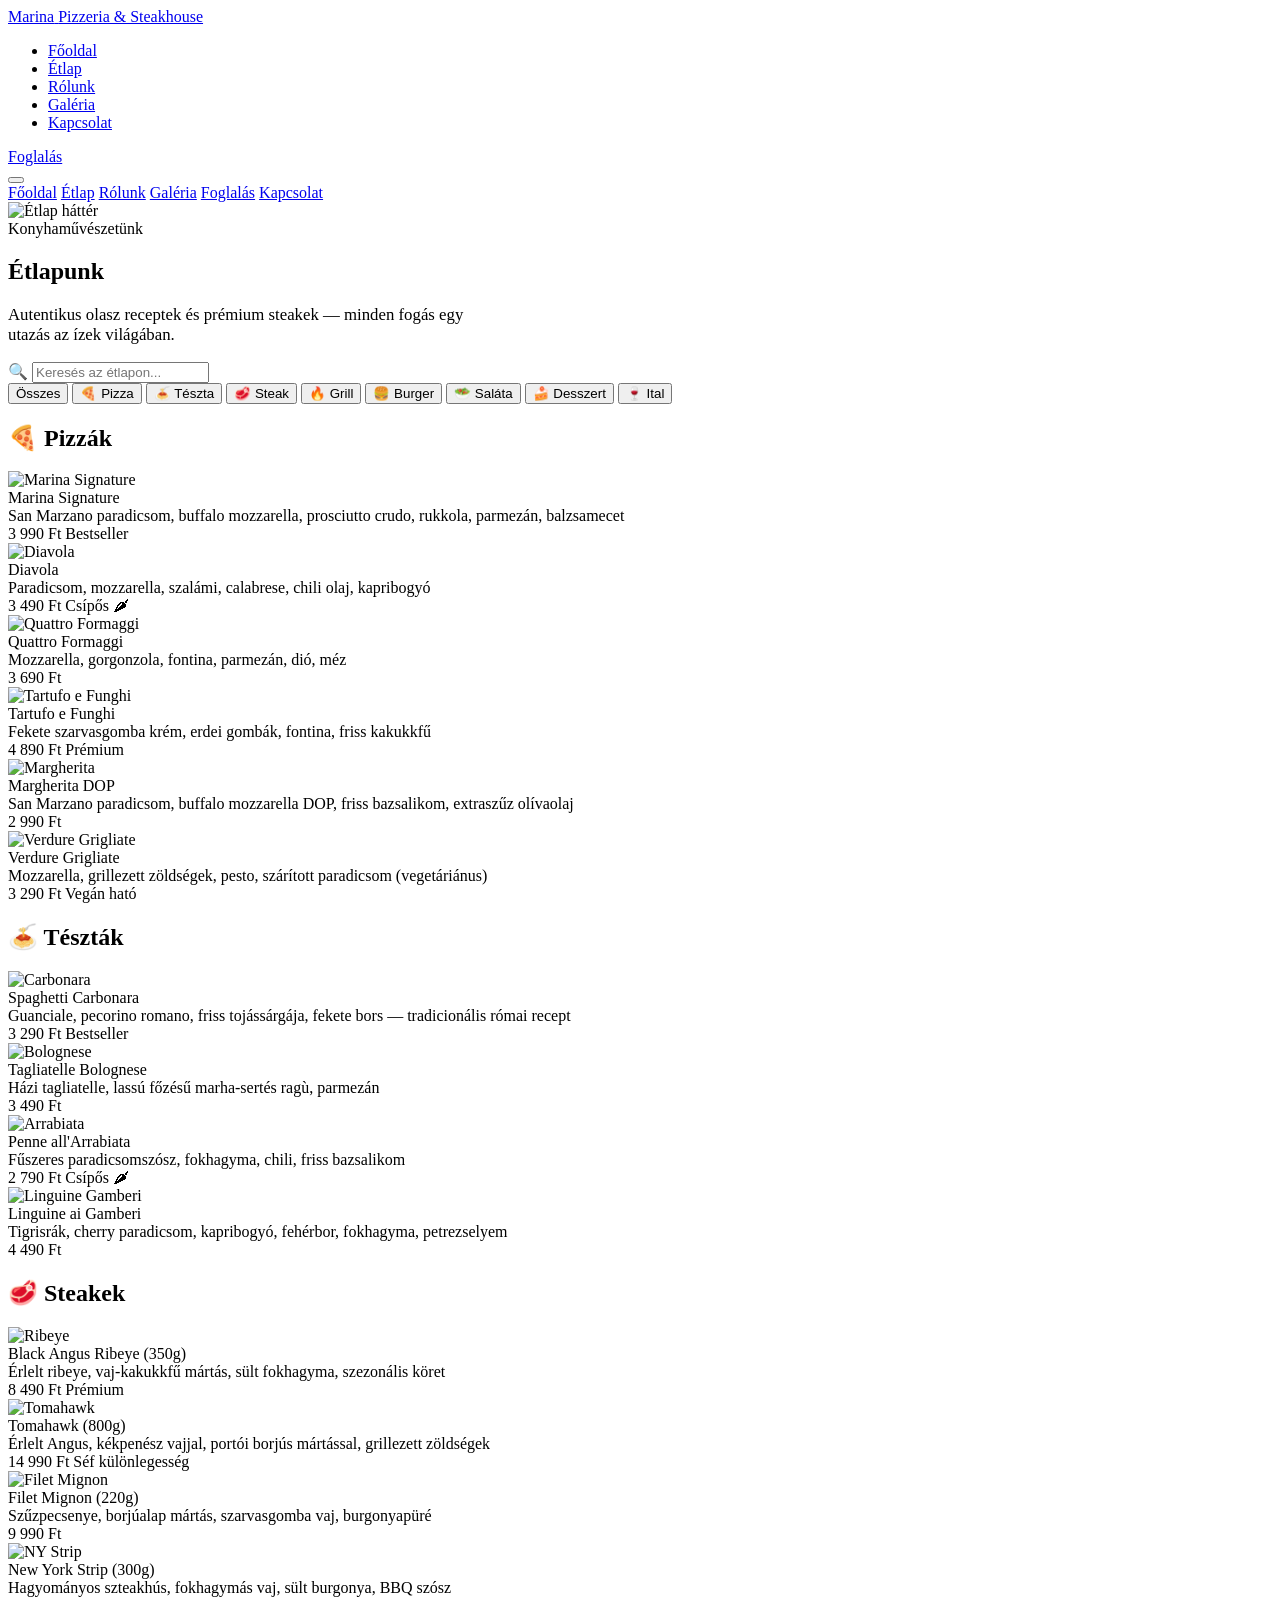
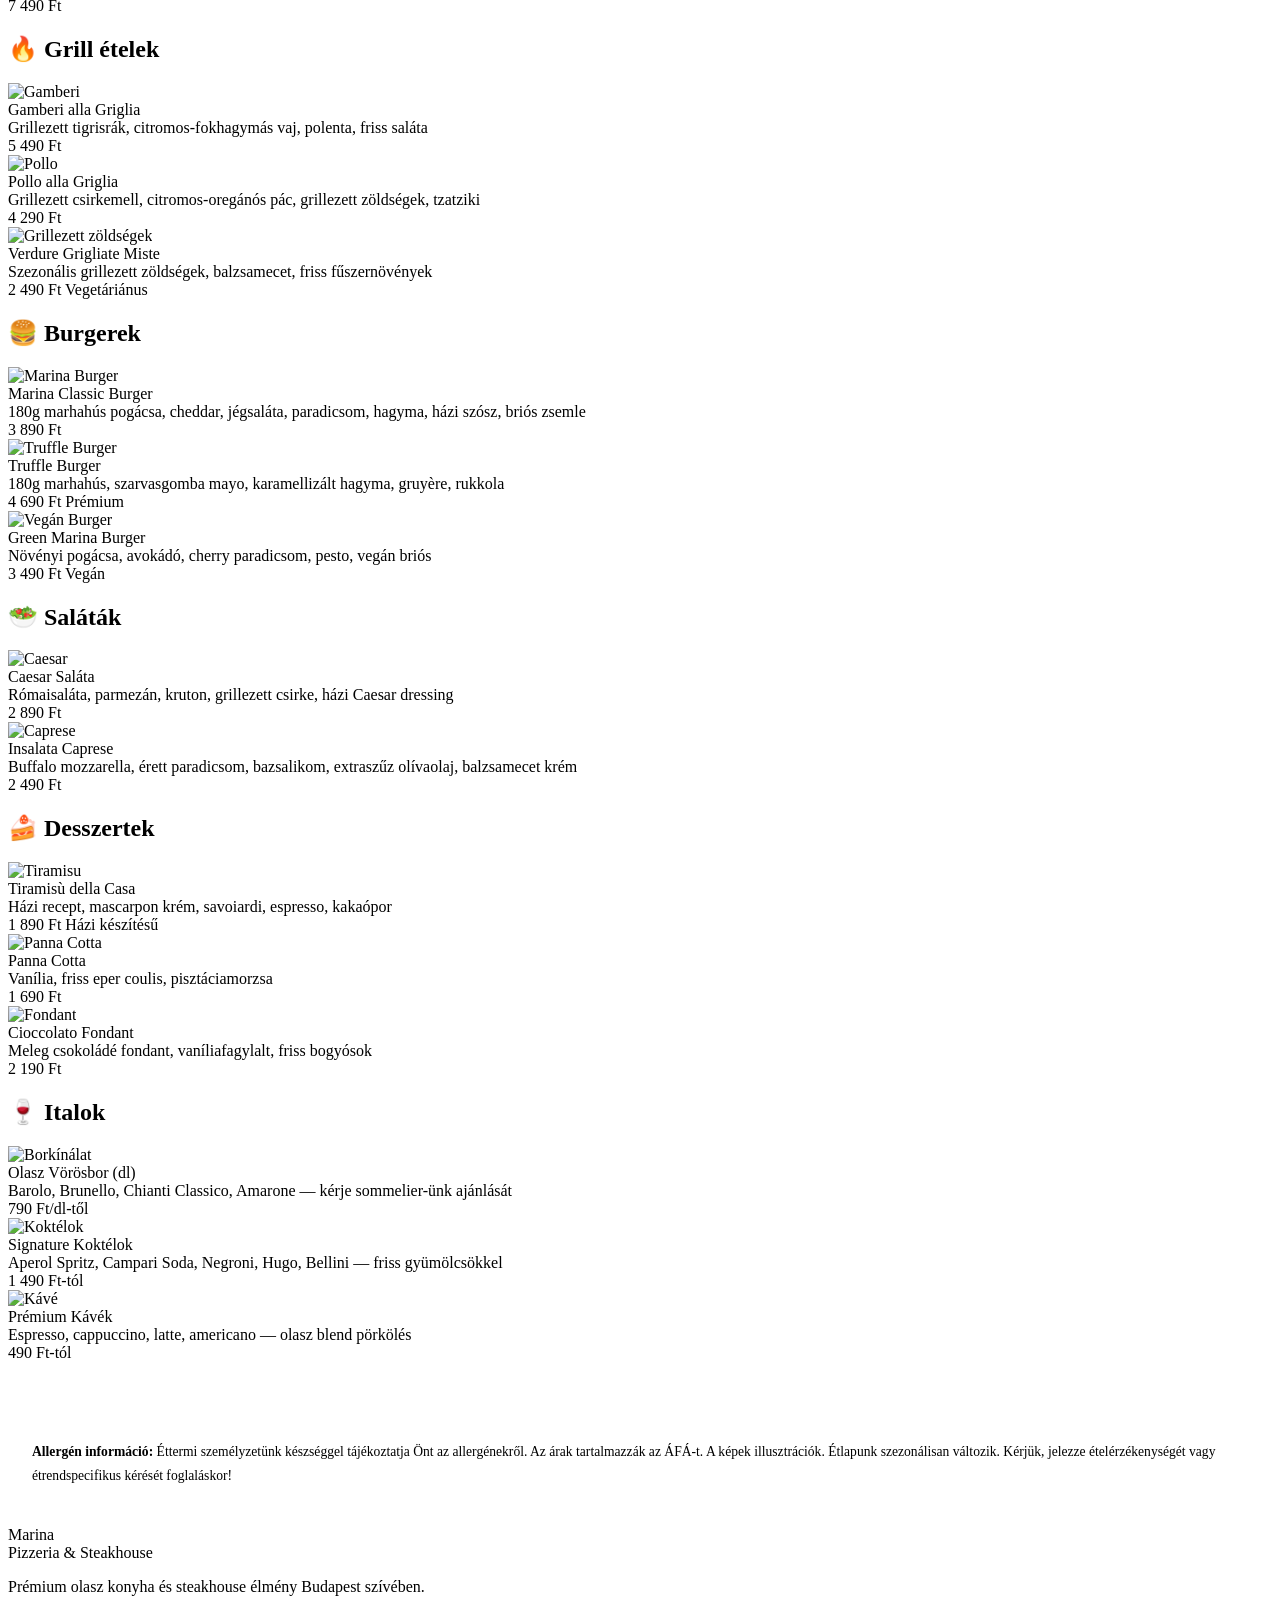
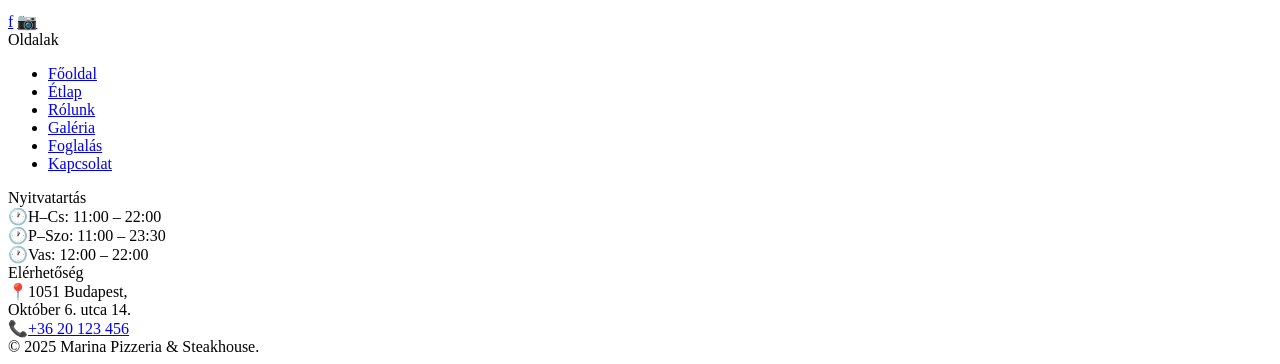
==== etlap.html @ 5c14a761 "Add files via upload" ====
<!DOCTYPE html>
<html lang="hu">
<head>
  <meta charset="UTF-8"/>
  <meta name="viewport" content="width=device-width, initial-scale=1.0"/>
  <meta name="description" content="Marina Pizzeria &amp; Steakhouse étlapja – Pizzák, steakek, tészták, saláták, desszertek és italok."/>
  <title>Étlap – Marina Pizzeria &amp; Steakhouse</title>
  <link rel="stylesheet" href="assets/css/style.css"/>
</head>
<body>

<!-- ── NAVIGATION ── -->
<nav class="nav scrolled">
  <div class="container">
    <div class="nav__inner">
      <a href="index.html" class="nav__logo">
        <span class="nav__logo-main">Marina</span>
        <span class="nav__logo-sub">Pizzeria &amp; Steakhouse</span>
      </a>
      <ul class="nav__links">
        <li><a href="index.html" class="nav__link">Főoldal</a></li>
        <li><a href="etlap.html" class="nav__link active">Étlap</a></li>
        <li><a href="rolunk.html" class="nav__link">Rólunk</a></li>
        <li><a href="galeria.html" class="nav__link">Galéria</a></li>
        <li><a href="kapcsolat.html" class="nav__link">Kapcsolat</a></li>
      </ul>
      <div class="nav__cta">
        <a href="foglalas.html" class="btn btn-gold"><span>Foglalás</span></a>
      </div>
      <button class="nav__hamburger" aria-label="Menü" aria-expanded="false">
        <span></span><span></span><span></span>
      </button>
    </div>
  </div>
</nav>
<div class="nav__mobile">
  <a href="index.html" class="nav__mobile-link">Főoldal</a>
  <a href="etlap.html" class="nav__mobile-link">Étlap</a>
  <a href="rolunk.html" class="nav__mobile-link">Rólunk</a>
  <a href="galeria.html" class="nav__mobile-link">Galéria</a>
  <a href="foglalas.html" class="nav__mobile-link">Foglalás</a>
  <a href="kapcsolat.html" class="nav__mobile-link">Kapcsolat</a>
</div>

<!-- ── PAGE HERO ── -->
<section class="page-hero">
  <div class="page-hero__bg">
    <img src="https://images.unsplash.com/photo-1555396273-367ea4eb4db5?w=1600&q=85" alt="Étlap háttér" loading="eager"/>
  </div>
  <div class="container">
    <div class="page-hero__content">
      <div class="label">Konyhaművészetünk</div>
      <h1 class="page-hero__title">Étlapunk</h1>
      <p style="color:var(--white-dim);font-size:1.05rem;margin-top:16px;max-width:500px;">
        Autentikus olasz receptek és prémium steakek — minden fogás egy utazás az ízek világában.
      </p>
    </div>
  </div>
</section>

<!-- ── MENU ── -->
<div class="menu-page">
  <div class="container">
    <!-- Controls -->
    <div class="menu-controls reveal">
      <div class="menu-search">
        <span class="menu-search-icon">🔍</span>
        <input type="search" id="menuSearch" placeholder="Keresés az étlapon..." autocomplete="off" aria-label="Étlap keresés"/>
      </div>
      <div class="menu-cats">
        <button class="menu-cat active" data-cat="all">Összes</button>
        <button class="menu-cat" data-cat="pizza">🍕 Pizza</button>
        <button class="menu-cat" data-cat="pasta">🍝 Tészta</button>
        <button class="menu-cat" data-cat="steak">🥩 Steak</button>
        <button class="menu-cat" data-cat="grill">🔥 Grill</button>
        <button class="menu-cat" data-cat="burger">🍔 Burger</button>
        <button class="menu-cat" data-cat="salata">🥗 Saláta</button>
        <button class="menu-cat" data-cat="dessert">🍰 Desszert</button>
        <button class="menu-cat" data-cat="ital">🍷 Ital</button>
      </div>
    </div>

    <!-- PIZZÁK -->
    <div class="menu-section" id="sec-pizza">
      <h2 class="menu-section-title reveal">🍕 Pizzák</h2>
      <div class="menu-grid">
        <div class="menu-item reveal" data-cat="pizza" data-name="marina signature pizza">
          <img class="menu-item__img" src="https://images.unsplash.com/photo-1574071318508-1cdbab80d002?w=200&q=80" alt="Marina Signature" loading="lazy"/>
          <div class="menu-item__body">
            <div class="menu-item__name">Marina Signature</div>
            <div class="menu-item__desc">San Marzano paradicsom, buffalo mozzarella, prosciutto crudo, rukkola, parmezán, balzsamecet</div>
            <div class="menu-item__footer">
              <span class="menu-item__price">3 990 Ft</span>
              <span class="menu-item__tag">Bestseller</span>
            </div>
          </div>
        </div>
        <div class="menu-item reveal" data-cat="pizza" data-name="diavola pizza">
          <img class="menu-item__img" src="https://images.unsplash.com/photo-1513104890138-7c749659a591?w=200&q=80" alt="Diavola" loading="lazy"/>
          <div class="menu-item__body">
            <div class="menu-item__name">Diavola</div>
            <div class="menu-item__desc">Paradicsom, mozzarella, szalámi, calabrese, chili olaj, kapribogyó</div>
            <div class="menu-item__footer">
              <span class="menu-item__price">3 490 Ft</span>
              <span class="menu-item__tag">Csípős 🌶</span>
            </div>
          </div>
        </div>
        <div class="menu-item reveal" data-cat="pizza" data-name="quattro formaggi pizza">
          <img class="menu-item__img" src="https://images.unsplash.com/photo-1548369937-47519962c11a?w=200&q=80" alt="Quattro Formaggi" loading="lazy"/>
          <div class="menu-item__body">
            <div class="menu-item__name">Quattro Formaggi</div>
            <div class="menu-item__desc">Mozzarella, gorgonzola, fontina, parmezán, dió, méz</div>
            <div class="menu-item__footer">
              <span class="menu-item__price">3 690 Ft</span>
            </div>
          </div>
        </div>
        <div class="menu-item reveal" data-cat="pizza" data-name="tartufo funghi pizza">
          <img class="menu-item__img" src="https://images.unsplash.com/photo-1565299624946-b28f40a0ae38?w=200&q=80" alt="Tartufo e Funghi" loading="lazy"/>
          <div class="menu-item__body">
            <div class="menu-item__name">Tartufo e Funghi</div>
            <div class="menu-item__desc">Fekete szarvasgomba krém, erdei gombák, fontina, friss kakukkfű</div>
            <div class="menu-item__footer">
              <span class="menu-item__price">4 890 Ft</span>
              <span class="menu-item__tag">Prémium</span>
            </div>
          </div>
        </div>
        <div class="menu-item reveal" data-cat="pizza" data-name="margherita pizza">
          <img class="menu-item__img" src="https://images.unsplash.com/photo-1574071318508-1cdbab80d002?w=200&q=80" alt="Margherita" loading="lazy"/>
          <div class="menu-item__body">
            <div class="menu-item__name">Margherita DOP</div>
            <div class="menu-item__desc">San Marzano paradicsom, buffalo mozzarella DOP, friss bazsalikom, extraszűz olívaolaj</div>
            <div class="menu-item__footer">
              <span class="menu-item__price">2 990 Ft</span>
            </div>
          </div>
        </div>
        <div class="menu-item reveal" data-cat="pizza" data-name="pizza verdure grigliate">
          <img class="menu-item__img" src="https://images.unsplash.com/photo-1565299624946-b28f40a0ae38?w=200&q=80" alt="Verdure Grigliate" loading="lazy"/>
          <div class="menu-item__body">
            <div class="menu-item__name">Verdure Grigliate</div>
            <div class="menu-item__desc">Mozzarella, grillezett zöldségek, pesto, szárított paradicsom (vegetáriánus)</div>
            <div class="menu-item__footer">
              <span class="menu-item__price">3 290 Ft</span>
              <span class="menu-item__tag">Vegán ható</span>
            </div>
          </div>
        </div>
      </div>
    </div>

    <!-- TÉSZTÁK -->
    <div class="menu-section" id="sec-pasta">
      <h2 class="menu-section-title reveal">🍝 Tészták</h2>
      <div class="menu-grid">
        <div class="menu-item reveal" data-cat="pasta" data-name="spaghetti carbonara">
          <img class="menu-item__img" src="https://images.unsplash.com/photo-1621996346565-e3dbc646d9a9?w=200&q=80" alt="Carbonara" loading="lazy"/>
          <div class="menu-item__body">
            <div class="menu-item__name">Spaghetti Carbonara</div>
            <div class="menu-item__desc">Guanciale, pecorino romano, friss tojássárgája, fekete bors — tradicionális római recept</div>
            <div class="menu-item__footer">
              <span class="menu-item__price">3 290 Ft</span>
              <span class="menu-item__tag">Bestseller</span>
            </div>
          </div>
        </div>
        <div class="menu-item reveal" data-cat="pasta" data-name="tagliatelle ragu bolognese">
          <img class="menu-item__img" src="https://images.unsplash.com/photo-1548943487-a2e4e43b4853?w=200&q=80" alt="Bolognese" loading="lazy"/>
          <div class="menu-item__body">
            <div class="menu-item__name">Tagliatelle Bolognese</div>
            <div class="menu-item__desc">Házi tagliatelle, lassú főzésű marha-sertés ragù, parmezán</div>
            <div class="menu-item__footer">
              <span class="menu-item__price">3 490 Ft</span>
            </div>
          </div>
        </div>
        <div class="menu-item reveal" data-cat="pasta" data-name="penne arrabiata">
          <img class="menu-item__img" src="https://images.unsplash.com/photo-1563379926898-05f4575a45d8?w=200&q=80" alt="Arrabiata" loading="lazy"/>
          <div class="menu-item__body">
            <div class="menu-item__name">Penne all'Arrabiata</div>
            <div class="menu-item__desc">Fűszeres paradicsomszósz, fokhagyma, chili, friss bazsalikom</div>
            <div class="menu-item__footer">
              <span class="menu-item__price">2 790 Ft</span>
              <span class="menu-item__tag">Csípős 🌶</span>
            </div>
          </div>
        </div>
        <div class="menu-item reveal" data-cat="pasta" data-name="linguine gamberi">
          <img class="menu-item__img" src="https://images.unsplash.com/photo-1555949258-eb67b1ef0ceb?w=200&q=80" alt="Linguine Gamberi" loading="lazy"/>
          <div class="menu-item__body">
            <div class="menu-item__name">Linguine ai Gamberi</div>
            <div class="menu-item__desc">Tigrisrák, cherry paradicsom, kapribogyó, fehérbor, fokhagyma, petrezselyem</div>
            <div class="menu-item__footer">
              <span class="menu-item__price">4 490 Ft</span>
            </div>
          </div>
        </div>
      </div>
    </div>

    <!-- STEAKEK -->
    <div class="menu-section" id="sec-steak">
      <h2 class="menu-section-title reveal">🥩 Steakek</h2>
      <div class="menu-grid">
        <div class="menu-item reveal" data-cat="steak" data-name="ribeye black angus steak">
          <img class="menu-item__img" src="https://images.unsplash.com/photo-1558030006-450675393462?w=200&q=80" alt="Ribeye" loading="lazy"/>
          <div class="menu-item__body">
            <div class="menu-item__name">Black Angus Ribeye (350g)</div>
            <div class="menu-item__desc">Érlelt ribeye, vaj-kakukkfű mártás, sült fokhagyma, szezonális köret</div>
            <div class="menu-item__footer">
              <span class="menu-item__price">8 490 Ft</span>
              <span class="menu-item__tag">Prémium</span>
            </div>
          </div>
        </div>
        <div class="menu-item reveal" data-cat="steak" data-name="tomahawk steak">
          <img class="menu-item__img" src="https://images.unsplash.com/photo-1544025162-d76538b2a681?w=200&q=80" alt="Tomahawk" loading="lazy"/>
          <div class="menu-item__body">
            <div class="menu-item__name">Tomahawk (800g)</div>
            <div class="menu-item__desc">Érlelt Angus, kékpenész vajjal, portói borjús mártással, grillezett zöldségek</div>
            <div class="menu-item__footer">
              <span class="menu-item__price">14 990 Ft</span>
              <span class="menu-item__tag">Séf különlegesség</span>
            </div>
          </div>
        </div>
        <div class="menu-item reveal" data-cat="steak" data-name="filet mignon tenderloin steak">
          <img class="menu-item__img" src="https://images.unsplash.com/photo-1558030006-450675393462?w=200&q=80" alt="Filet Mignon" loading="lazy"/>
          <div class="menu-item__body">
            <div class="menu-item__name">Filet Mignon (220g)</div>
            <div class="menu-item__desc">Szűzpecsenye, borjúalap mártás, szarvasgomba vaj, burgonyapüré</div>
            <div class="menu-item__footer">
              <span class="menu-item__price">9 990 Ft</span>
            </div>
          </div>
        </div>
        <div class="menu-item reveal" data-cat="steak" data-name="new york strip steak">
          <img class="menu-item__img" src="https://images.unsplash.com/photo-1544025162-d76538b2a681?w=200&q=80" alt="NY Strip" loading="lazy"/>
          <div class="menu-item__body">
            <div class="menu-item__name">New York Strip (300g)</div>
            <div class="menu-item__desc">Hagyományos szteakhús, fokhagymás vaj, sült burgonya, BBQ szósz</div>
            <div class="menu-item__footer">
              <span class="menu-item__price">7 490 Ft</span>
            </div>
          </div>
        </div>
      </div>
    </div>

    <!-- GRILL -->
    <div class="menu-section" id="sec-grill">
      <h2 class="menu-section-title reveal">🔥 Grill ételek</h2>
      <div class="menu-grid">
        <div class="menu-item reveal" data-cat="grill" data-name="gamberi alla griglia grillezett tigrisrák">
          <img class="menu-item__img" src="https://images.unsplash.com/photo-1565680018434-b513d5e5fd47?w=200&q=80" alt="Gamberi" loading="lazy"/>
          <div class="menu-item__body">
            <div class="menu-item__name">Gamberi alla Griglia</div>
            <div class="menu-item__desc">Grillezett tigrisrák, citromos-fokhagymás vaj, polenta, friss saláta</div>
            <div class="menu-item__footer">
              <span class="menu-item__price">5 490 Ft</span>
            </div>
          </div>
        </div>
        <div class="menu-item reveal" data-cat="grill" data-name="csirke grillezett">
          <img class="menu-item__img" src="https://images.unsplash.com/photo-1518492104633-130d0cc84637?w=200&q=80" alt="Pollo" loading="lazy"/>
          <div class="menu-item__body">
            <div class="menu-item__name">Pollo alla Griglia</div>
            <div class="menu-item__desc">Grillezett csirkemell, citromos-oregánós pác, grillezett zöldségek, tzatziki</div>
            <div class="menu-item__footer">
              <span class="menu-item__price">4 290 Ft</span>
            </div>
          </div>
        </div>
        <div class="menu-item reveal" data-cat="grill" data-name="grillezett zöldségek">
          <img class="menu-item__img" src="https://images.unsplash.com/photo-1490645935967-10de6ba17061?w=200&q=80" alt="Grillezett zöldségek" loading="lazy"/>
          <div class="menu-item__body">
            <div class="menu-item__name">Verdure Grigliate Miste</div>
            <div class="menu-item__desc">Szezonális grillezett zöldségek, balzsamecet, friss fűszernövények</div>
            <div class="menu-item__footer">
              <span class="menu-item__price">2 490 Ft</span>
              <span class="menu-item__tag">Vegetáriánus</span>
            </div>
          </div>
        </div>
      </div>
    </div>

    <!-- BURGEREK -->
    <div class="menu-section" id="sec-burger">
      <h2 class="menu-section-title reveal">🍔 Burgerek</h2>
      <div class="menu-grid">
        <div class="menu-item reveal" data-cat="burger" data-name="marina burger">
          <img class="menu-item__img" src="https://images.unsplash.com/photo-1568901346375-23c9450c58cd?w=200&q=80" alt="Marina Burger" loading="lazy"/>
          <div class="menu-item__body">
            <div class="menu-item__name">Marina Classic Burger</div>
            <div class="menu-item__desc">180g marhahús pogácsa, cheddar, jégsaláta, paradicsom, hagyma, házi szósz, briós zsemle</div>
            <div class="menu-item__footer">
              <span class="menu-item__price">3 890 Ft</span>
            </div>
          </div>
        </div>
        <div class="menu-item reveal" data-cat="burger" data-name="truffle burger szarvasgomba">
          <img class="menu-item__img" src="https://images.unsplash.com/photo-1551782450-a2132b4ba21d?w=200&q=80" alt="Truffle Burger" loading="lazy"/>
          <div class="menu-item__body">
            <div class="menu-item__name">Truffle Burger</div>
            <div class="menu-item__desc">180g marhahús, szarvasgomba mayo, karamellizált hagyma, gruyère, rukkola</div>
            <div class="menu-item__footer">
              <span class="menu-item__price">4 690 Ft</span>
              <span class="menu-item__tag">Prémium</span>
            </div>
          </div>
        </div>
        <div class="menu-item reveal" data-cat="burger" data-name="vegán burger">
          <img class="menu-item__img" src="https://images.unsplash.com/photo-1550547660-d9450f859349?w=200&q=80" alt="Vegán Burger" loading="lazy"/>
          <div class="menu-item__body">
            <div class="menu-item__name">Green Marina Burger</div>
            <div class="menu-item__desc">Növényi pogácsa, avokádó, cherry paradicsom, pesto, vegán briós</div>
            <div class="menu-item__footer">
              <span class="menu-item__price">3 490 Ft</span>
              <span class="menu-item__tag">Vegán</span>
            </div>
          </div>
        </div>
      </div>
    </div>

    <!-- SALÁTÁK -->
    <div class="menu-section" id="sec-salata">
      <h2 class="menu-section-title reveal">🥗 Saláták</h2>
      <div class="menu-grid">
        <div class="menu-item reveal" data-cat="salata" data-name="caesar saláta">
          <img class="menu-item__img" src="https://images.unsplash.com/photo-1550304943-4f24f54ddde9?w=200&q=80" alt="Caesar" loading="lazy"/>
          <div class="menu-item__body">
            <div class="menu-item__name">Caesar Saláta</div>
            <div class="menu-item__desc">Rómaisaláta, parmezán, kruton, grillezett csirke, házi Caesar dressing</div>
            <div class="menu-item__footer">
              <span class="menu-item__price">2 890 Ft</span>
            </div>
          </div>
        </div>
        <div class="menu-item reveal" data-cat="salata" data-name="caprese saláta">
          <img class="menu-item__img" src="https://images.unsplash.com/photo-1565299585323-38d6b0865b47?w=200&q=80" alt="Caprese" loading="lazy"/>
          <div class="menu-item__body">
            <div class="menu-item__name">Insalata Caprese</div>
            <div class="menu-item__desc">Buffalo mozzarella, érett paradicsom, bazsalikom, extraszűz olívaolaj, balzsamecet krém</div>
            <div class="menu-item__footer">
              <span class="menu-item__price">2 490 Ft</span>
            </div>
          </div>
        </div>
      </div>
    </div>

    <!-- DESSZERTEK -->
    <div class="menu-section" id="sec-dessert">
      <h2 class="menu-section-title reveal">🍰 Desszertek</h2>
      <div class="menu-grid">
        <div class="menu-item reveal" data-cat="dessert" data-name="tiramisu desszert">
          <img class="menu-item__img" src="https://images.unsplash.com/photo-1571877227200-a0d98ea607e9?w=200&q=80" alt="Tiramisu" loading="lazy"/>
          <div class="menu-item__body">
            <div class="menu-item__name">Tiramisù della Casa</div>
            <div class="menu-item__desc">Házi recept, mascarpon krém, savoiardi, espresso, kakaópor</div>
            <div class="menu-item__footer">
              <span class="menu-item__price">1 890 Ft</span>
              <span class="menu-item__tag">Házi készítésű</span>
            </div>
          </div>
        </div>
        <div class="menu-item reveal" data-cat="dessert" data-name="panna cotta desszert">
          <img class="menu-item__img" src="https://images.unsplash.com/photo-1488477181946-6428a0291777?w=200&q=80" alt="Panna Cotta" loading="lazy"/>
          <div class="menu-item__body">
            <div class="menu-item__name">Panna Cotta</div>
            <div class="menu-item__desc">Vanília, friss eper coulis, pisztáciamorzsa</div>
            <div class="menu-item__footer">
              <span class="menu-item__price">1 690 Ft</span>
            </div>
          </div>
        </div>
        <div class="menu-item reveal" data-cat="dessert" data-name="csokoládé fondant desszert">
          <img class="menu-item__img" src="https://images.unsplash.com/photo-1624353365286-3f8d62daad51?w=200&q=80" alt="Fondant" loading="lazy"/>
          <div class="menu-item__body">
            <div class="menu-item__name">Cioccolato Fondant</div>
            <div class="menu-item__desc">Meleg csokoládé fondant, vaníliafagylalt, friss bogyósok</div>
            <div class="menu-item__footer">
              <span class="menu-item__price">2 190 Ft</span>
            </div>
          </div>
        </div>
      </div>
    </div>

    <!-- ITALOK -->
    <div class="menu-section" id="sec-ital">
      <h2 class="menu-section-title reveal">🍷 Italok</h2>
      <div class="menu-grid">
        <div class="menu-item reveal" data-cat="ital" data-name="bor vörösbor fehérbor">
          <img class="menu-item__img" src="https://images.unsplash.com/photo-1510812431401-41d2bd2722f3?w=200&q=80" alt="Borkínálat" loading="lazy"/>
          <div class="menu-item__body">
            <div class="menu-item__name">Olasz Vörösbor (dl)</div>
            <div class="menu-item__desc">Barolo, Brunello, Chianti Classico, Amarone — kérje sommelier-ünk ajánlását</div>
            <div class="menu-item__footer">
              <span class="menu-item__price">790 Ft/dl-től</span>
            </div>
          </div>
        </div>
        <div class="menu-item reveal" data-cat="ital" data-name="cocktail aperol spritz campari">
          <img class="menu-item__img" src="https://images.unsplash.com/photo-1514362545857-3bc16c4c7d1b?w=200&q=80" alt="Koktélok" loading="lazy"/>
          <div class="menu-item__body">
            <div class="menu-item__name">Signature Koktélok</div>
            <div class="menu-item__desc">Aperol Spritz, Campari Soda, Negroni, Hugo, Bellini — friss gyümölcsökkel</div>
            <div class="menu-item__footer">
              <span class="menu-item__price">1 490 Ft-tól</span>
            </div>
          </div>
        </div>
        <div class="menu-item reveal" data-cat="ital" data-name="espresso kávé cappuccino">
          <img class="menu-item__img" src="https://images.unsplash.com/photo-1509042239860-f550ce710b93?w=200&q=80" alt="Kávé" loading="lazy"/>
          <div class="menu-item__body">
            <div class="menu-item__name">Prémium Kávék</div>
            <div class="menu-item__desc">Espresso, cappuccino, latte, americano — olasz blend pörkölés</div>
            <div class="menu-item__footer">
              <span class="menu-item__price">490 Ft-tól</span>
            </div>
          </div>
        </div>
      </div>
    </div>

    <!-- Allergen note -->
    <div style="border:1px solid var(--border);border-radius:4px;padding:24px;margin-top:40px;" class="reveal">
      <p style="font-size:0.85rem;color:var(--white-dim);line-height:1.8;">
        <strong style="color:var(--gold);">Allergén információ:</strong> Éttermi személyzetünk készséggel tájékoztatja Önt az allergénekről. Az árak tartalmazzák az ÁFÁ-t. A képek illusztrációk.
        Étlapunk szezonálisan változik. Kérjük, jelezze ételérzékenységét vagy étrendspecifikus kérését foglaláskor!
      </p>
    </div>
  </div>
</div>

<!-- ── FOOTER ── -->
<footer class="footer">
  <div class="container">
    <div class="footer__grid">
      <div>
        <div class="footer__brand-name">Marina</div>
        <div class="footer__brand-sub">Pizzeria &amp; Steakhouse</div>
        <p class="footer__brand-text">Prémium olasz konyha és steakhouse élmény Budapest szívében.</p>
        <div class="footer__social">
          <a href="#" class="footer__social-link" aria-label="Facebook">f</a>
          <a href="#" class="footer__social-link" aria-label="Instagram">📷</a>
        </div>
      </div>
      <div>
        <div class="footer__col-title">Oldalak</div>
        <ul class="footer__links">
          <li><a href="index.html" class="footer__link">Főoldal</a></li>
          <li><a href="etlap.html" class="footer__link">Étlap</a></li>
          <li><a href="rolunk.html" class="footer__link">Rólunk</a></li>
          <li><a href="galeria.html" class="footer__link">Galéria</a></li>
          <li><a href="foglalas.html" class="footer__link">Foglalás</a></li>
          <li><a href="kapcsolat.html" class="footer__link">Kapcsolat</a></li>
        </ul>
      </div>
      <div>
        <div class="footer__col-title">Nyitvatartás</div>
        <div class="footer__info">
          <div class="footer__info-item"><span class="footer__info-icon">🕐</span><span>H–Cs: 11:00 – 22:00</span></div>
          <div class="footer__info-item"><span class="footer__info-icon">🕐</span><span>P–Szo: 11:00 – 23:30</span></div>
          <div class="footer__info-item"><span class="footer__info-icon">🕐</span><span>Vas: 12:00 – 22:00</span></div>
        </div>
      </div>
      <div>
        <div class="footer__col-title">Elérhetőség</div>
        <div class="footer__info">
          <div class="footer__info-item"><span class="footer__info-icon">📍</span><span>1051 Budapest,<br/>Október 6. utca 14.</span></div>
          <div class="footer__info-item"><span class="footer__info-icon">📞</span><a href="tel:+3620123456" class="footer__link">+36 20 123 456</a></div>
        </div>
      </div>
    </div>
    <div class="footer__bottom">
      <span>© 2025 Marina Pizzeria &amp; Steakhouse.</span>
    </div>
  </div>
</footer>

<script src="assets/js/main.js"></script>
</body>
</html>
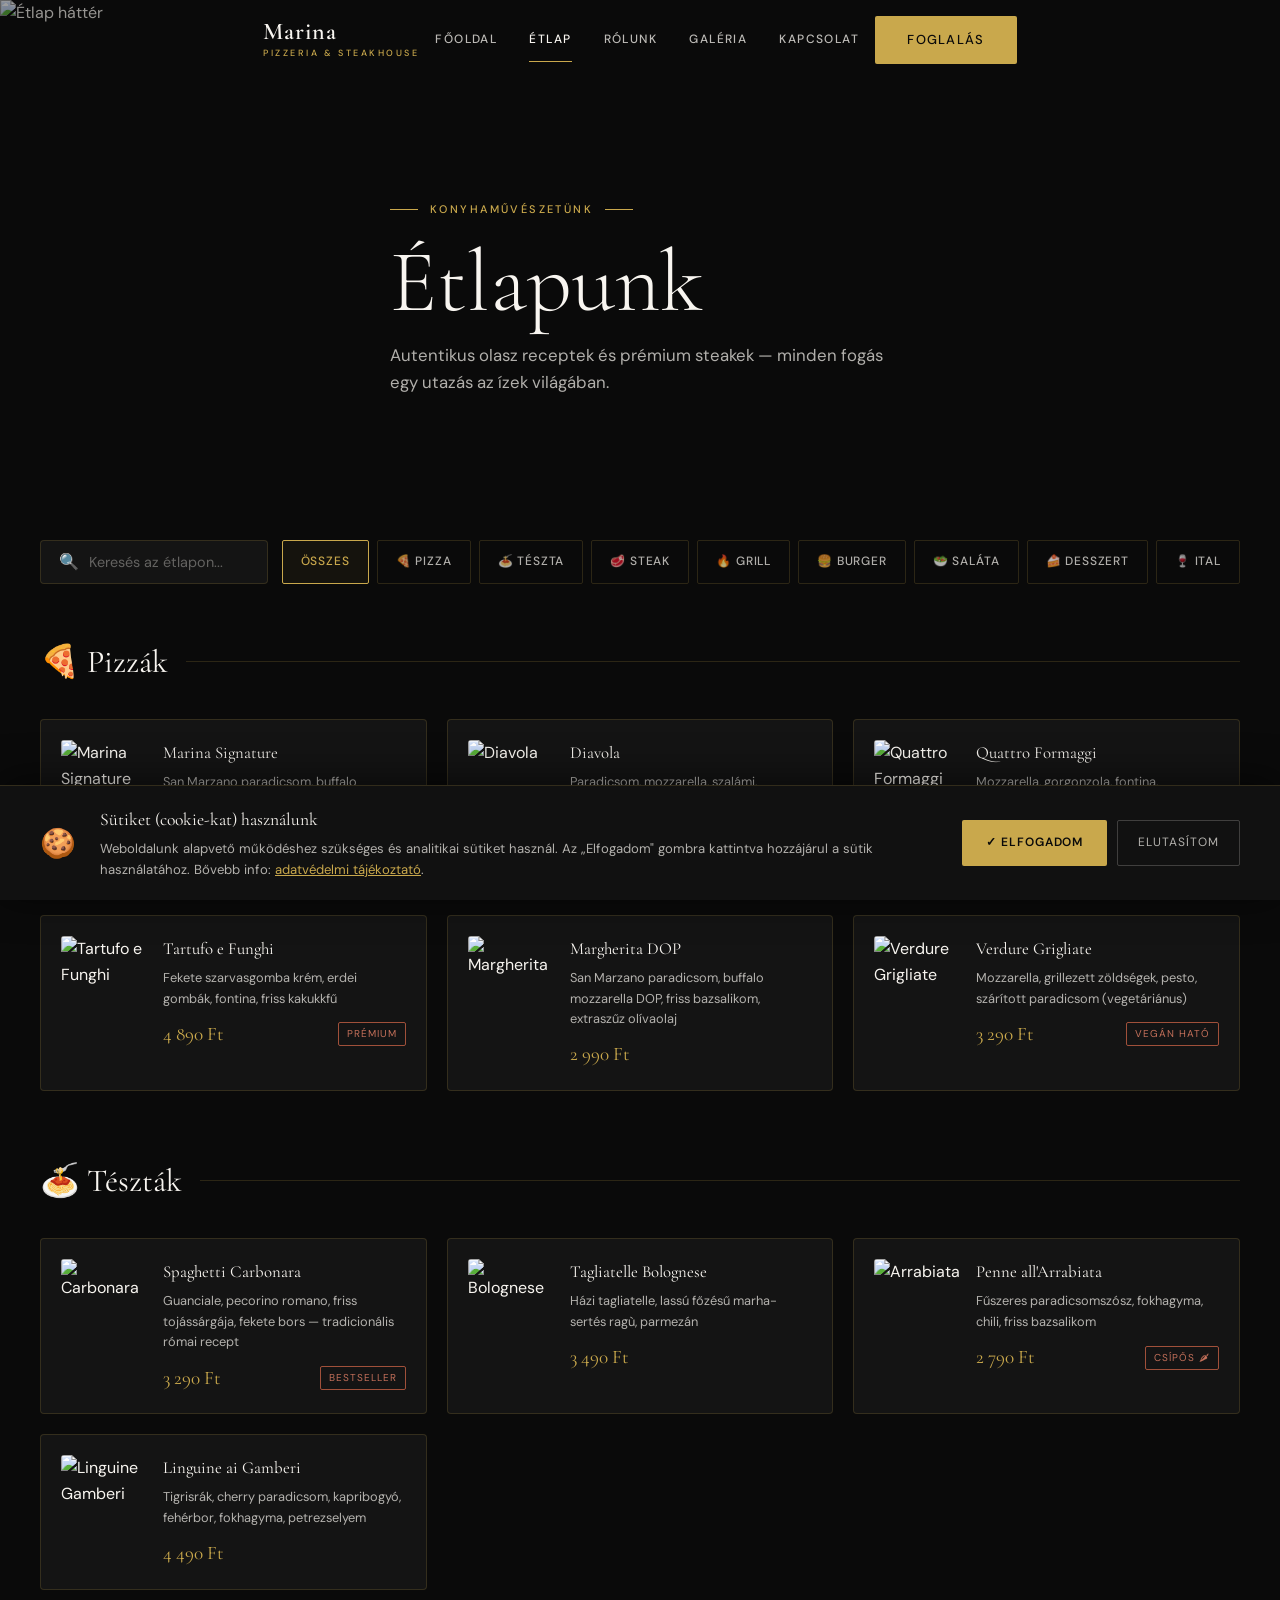
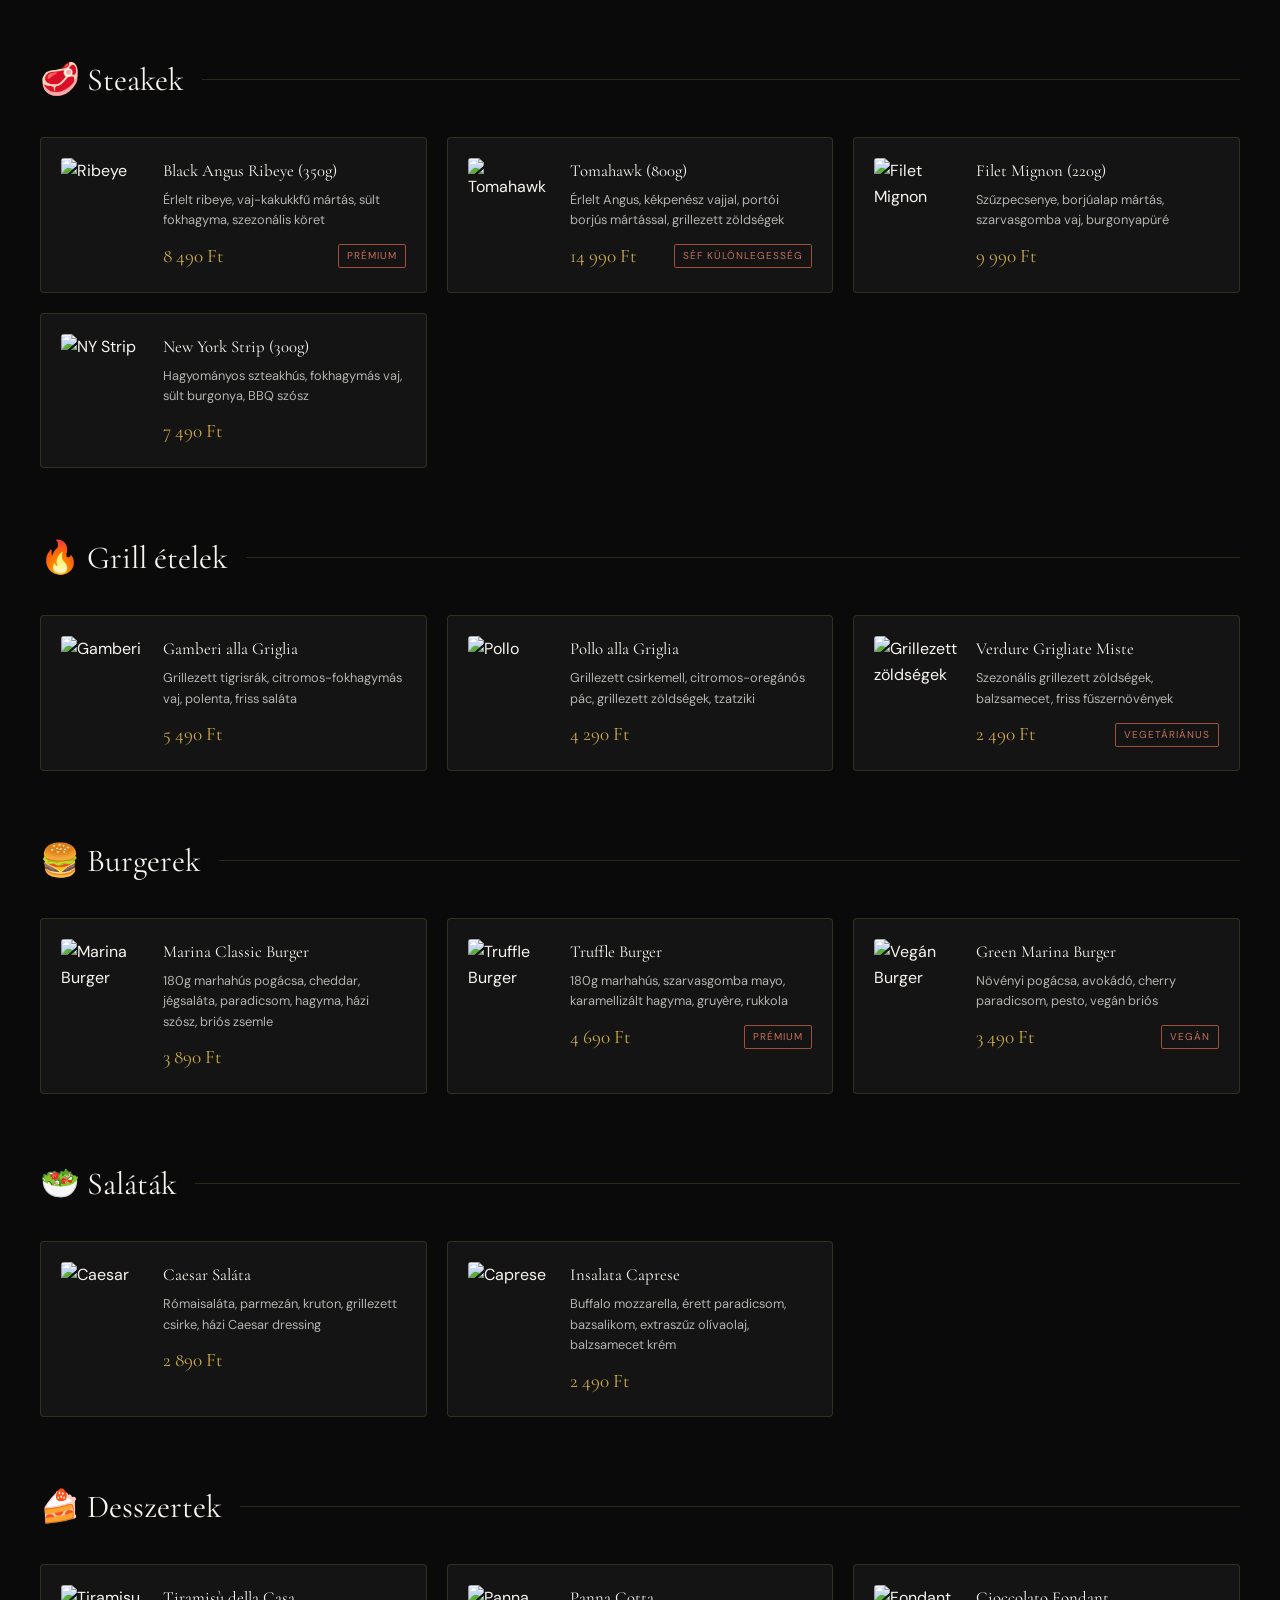
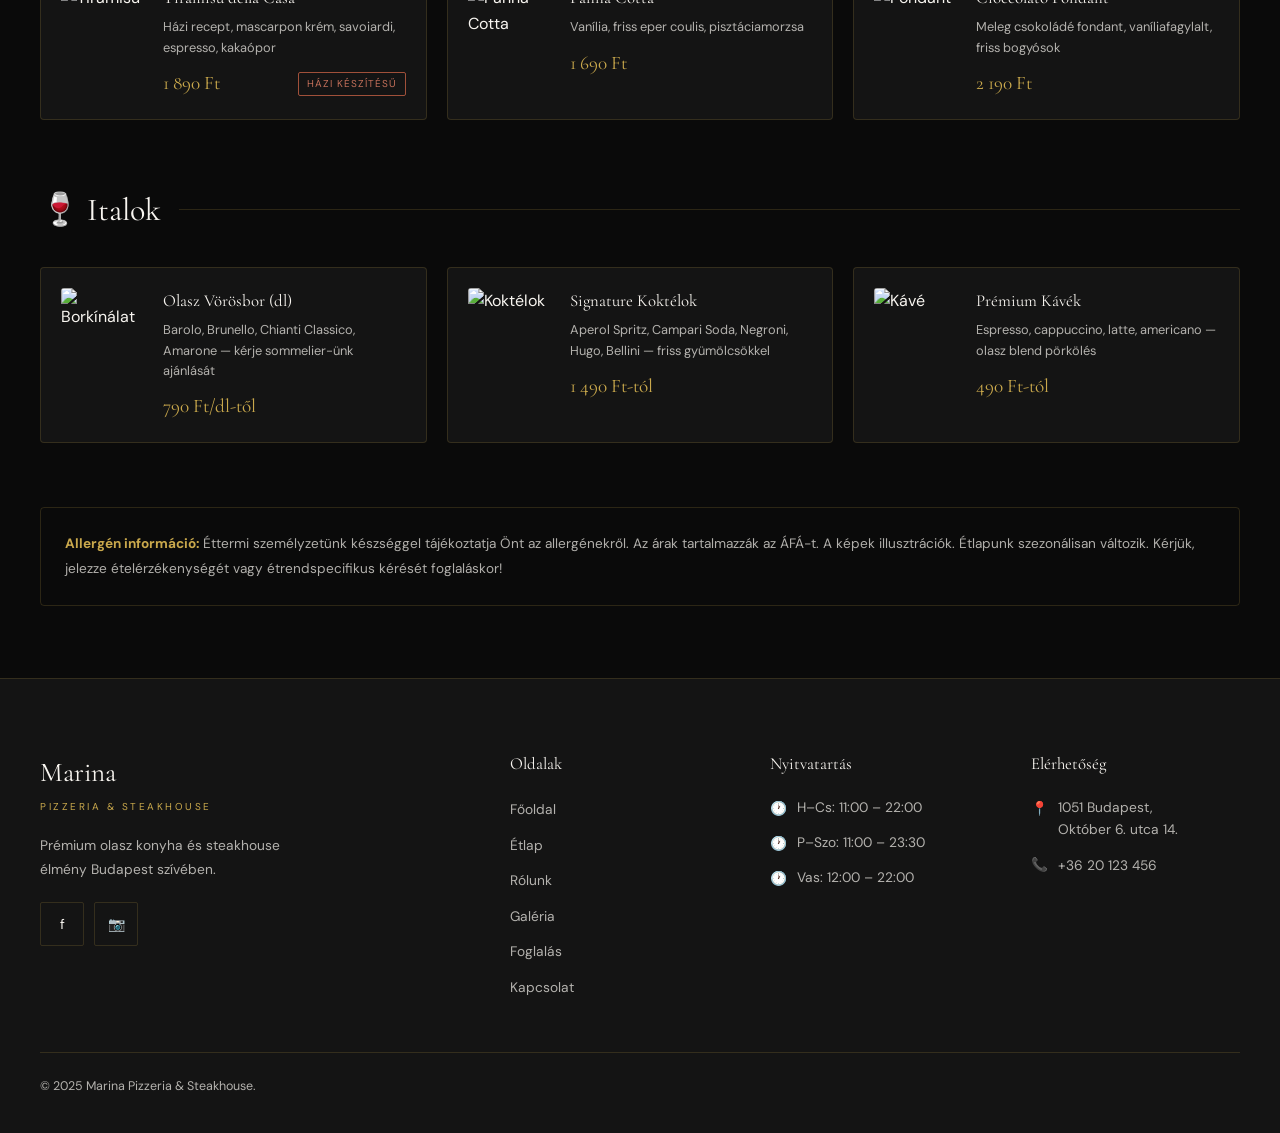
==== commit 070c11af: "Add files via upload" ====
--- a/etlap.html
+++ b/etlap.html
@@ -2,6 +2,9 @@
 <html lang="hu">
 <head>
   <meta charset="UTF-8"/>
+  <link rel="preconnect" href="https://fonts.googleapis.com"/>
+  <link rel="preconnect" href="https://fonts.gstatic.com" crossorigin/>
+  <meta name="theme-color" content="#0a0a0a"/>
   <meta name="viewport" content="width=device-width, initial-scale=1.0"/>
   <meta name="description" content="Marina Pizzeria &amp; Steakhouse étlapja – Pizzák, steakek, tészták, saláták, desszertek és italok."/>
   <title>Étlap – Marina Pizzeria &amp; Steakhouse</title>
@@ -9,17 +12,19 @@
 </head>
 <body>
 
-<!-- ── NAVIGATION ── -->
-<nav class="nav scrolled">
+<a href="#main" class="skip-link">Ugrás a tartalomhoz</a>
+
+
+<nav class="nav scrolled" role="navigation" aria-label="Főnavigáció">
   <div class="container">
     <div class="nav__inner">
-      <a href="index.html" class="nav__logo">
+      <a href="index.html" class="nav__logo" aria-label="Marina Pizzeria főoldal">
         <span class="nav__logo-main">Marina</span>
         <span class="nav__logo-sub">Pizzeria &amp; Steakhouse</span>
       </a>
-      <ul class="nav__links">
+      <ul class="nav__links" role="list">
         <li><a href="index.html" class="nav__link">Főoldal</a></li>
-        <li><a href="etlap.html" class="nav__link active">Étlap</a></li>
+        <li><a href="etlap.html" class="nav__link" aria-current="page">Étlap</a></li>
         <li><a href="rolunk.html" class="nav__link">Rólunk</a></li>
         <li><a href="galeria.html" class="nav__link">Galéria</a></li>
         <li><a href="kapcsolat.html" class="nav__link">Kapcsolat</a></li>
@@ -27,21 +32,25 @@
       <div class="nav__cta">
         <a href="foglalas.html" class="btn btn-gold"><span>Foglalás</span></a>
       </div>
-      <button class="nav__hamburger" aria-label="Menü" aria-expanded="false">
+      <button class="nav__hamburger" aria-label="Menü megnyitása" aria-expanded="false" aria-controls="mobileNav">
         <span></span><span></span><span></span>
       </button>
     </div>
   </div>
 </nav>
-<div class="nav__mobile">
+<nav class="nav__mobile" id="mobileNav" aria-label="Mobilnavigáció">
   <a href="index.html" class="nav__mobile-link">Főoldal</a>
-  <a href="etlap.html" class="nav__mobile-link">Étlap</a>
+  <a href="etlap.html" class="nav__mobile-link" aria-current="page">Étlap</a>
   <a href="rolunk.html" class="nav__mobile-link">Rólunk</a>
   <a href="galeria.html" class="nav__mobile-link">Galéria</a>
   <a href="foglalas.html" class="nav__mobile-link">Foglalás</a>
   <a href="kapcsolat.html" class="nav__mobile-link">Kapcsolat</a>
-</div>
-
+  <div class="nav__mobile-cta">
+    <a href="foglalas.html" class="btn btn-gold" style="width:100%;justify-content:center;"><span>Asztalt foglalok</span></a>
+  </div>
+</nav>
+
+<main id="main">
 <!-- ── PAGE HERO ── -->
 <section class="page-hero">
   <div class="page-hero__bg">
@@ -437,6 +446,8 @@
     </div>
   </div>
 </div>
+
+</main>
 
 <!-- ── FOOTER ── -->
 <footer class="footer">
@@ -455,7 +466,7 @@
         <div class="footer__col-title">Oldalak</div>
         <ul class="footer__links">
           <li><a href="index.html" class="footer__link">Főoldal</a></li>
-          <li><a href="etlap.html" class="footer__link">Étlap</a></li>
+          <li><a href="etlap.html" class="footer__link" aria-current="page">Étlap</a></li>
           <li><a href="rolunk.html" class="footer__link">Rólunk</a></li>
           <li><a href="galeria.html" class="footer__link">Galéria</a></li>
           <li><a href="foglalas.html" class="footer__link">Foglalás</a></li>
@@ -484,6 +495,24 @@
   </div>
 </footer>
 
+
+<!-- ── COOKIE BANNER ── -->
+<div class="cookie-banner" role="dialog" aria-live="polite" aria-label="Cookie tájékoztató">
+  <div class="container">
+    <div class="cookie-banner__inner">
+      <div class="cookie-banner__icon" aria-hidden="true">🍪</div>
+      <div class="cookie-banner__text">
+        <div class="cookie-banner__title">Sütiket (cookie-kat) használunk</div>
+        <div class="cookie-banner__desc">Weboldalunk alapvető működéshez szükséges és analitikai sütiket használ. Az „Elfogadom" gombra kattintva hozzájárul a sütik használatához. Bővebb info: <a href="#">adatvédelmi tájékoztató</a>.</div>
+      </div>
+      <div class="cookie-banner__actions">
+        <button class="cookie-btn-accept">✓ Elfogadom</button>
+        <button class="cookie-btn-decline">Elutasítom</button>
+      </div>
+    </div>
+  </div>
+</div>
+
 <script src="assets/js/main.js"></script>
 </body>
 </html>
--- a/assets/css/style.css
+++ b/assets/css/style.css
@@ -0,0 +1,588 @@
+/* ============================================================
+   MARINA PIZZERIA & STEAKHOUSE – Premium CSS v2
+   Fixes: CLS, mobile nav, touch targets, accessibility,
+          cookie banner, hamburger animation, font-display
+   ============================================================ */
+
+@import url('https://fonts.googleapis.com/css2?family=Cormorant+Garamond:ital,wght@0,300;0,400;0,500;0,600;0,700;1,300;1,400;1,600&family=DM+Sans:wght@300;400;500;600&display=swap&display=swap');
+
+/* ── CSS Variables ── */
+:root {
+  --black:        #0a0a0a;
+  --graphite:     #141414;
+  --graphite-2:   #1c1c1c;
+  --graphite-3:   #242424;
+  --graphite-4:   #2e2e2e;
+  --gold:         #c9a84c;
+  --gold-light:   #e2c57a;
+  --gold-dark:    #9c7a2e;
+  --terra:        #a0503a;
+  --terra-light:  #c4705a;
+  --white:        #f8f5f0;
+  --white-dim:    rgba(248,245,240,0.7);
+  --white-faint:  rgba(248,245,240,0.12);
+  --border:       rgba(201,168,76,0.18);
+  --border-hover: rgba(201,168,76,0.45);
+  --cookie-bg:    #111111;
+
+  --font-display: 'Cormorant Garamond', Georgia, serif;
+  --font-body:    'DM Sans', sans-serif;
+
+  --ease-out:    cubic-bezier(0.16, 1, 0.3, 1);
+  --ease-in-out: cubic-bezier(0.4, 0, 0.2, 1);
+
+  --nav-h:        80px;
+  --section-gap:  120px;
+  --touch-min:    44px;
+}
+
+/* ── Reset & Base ── */
+*, *::before, *::after { box-sizing: border-box; margin: 0; padding: 0; }
+html { scroll-behavior: smooth; font-size: 16px; }
+body {
+  background: var(--black);
+  color: var(--white);
+  font-family: var(--font-body);
+  font-weight: 400;
+  line-height: 1.6;
+  overflow-x: hidden;
+  -webkit-font-smoothing: antialiased;
+}
+img { display: block; max-width: 100%; height: auto; }
+a { text-decoration: none; color: inherit; }
+ul { list-style: none; }
+button { border: none; background: none; cursor: pointer; font: inherit; color: inherit; }
+input, textarea, select { font: inherit; }
+
+/* ── Skip link (a11y) ── */
+.skip-link {
+  position: absolute; top: -100px; left: 16px; z-index: 9999;
+  background: var(--gold); color: var(--black);
+  padding: 12px 20px; border-radius: 2px; font-weight: 600;
+  transition: top 0.2s;
+}
+.skip-link:focus { top: 16px; }
+
+/* ── Scrollbar ── */
+::-webkit-scrollbar { width: 6px; }
+::-webkit-scrollbar-track { background: var(--black); }
+::-webkit-scrollbar-thumb { background: var(--gold-dark); border-radius: 3px; }
+
+/* ── Selection ── */
+::selection { background: var(--gold); color: var(--black); }
+
+/* ── Utility ── */
+.container { max-width: 1280px; margin: 0 auto; padding: 0 40px; }
+.section { padding: var(--section-gap) 0; }
+.section--tight { padding: 80px 0; }
+.text-gold { color: var(--gold); }
+.sr-only { position: absolute; width: 1px; height: 1px; overflow: hidden; clip: rect(0,0,0,0); white-space: nowrap; }
+
+/* ── Reveal animations ── */
+.reveal { opacity: 0; transform: translateY(36px); transition: opacity 0.8s var(--ease-out), transform 0.8s var(--ease-out); }
+.reveal.visible { opacity: 1; transform: translateY(0); }
+.reveal-left { opacity: 0; transform: translateX(-36px); transition: opacity 0.8s var(--ease-out), transform 0.8s var(--ease-out); }
+.reveal-left.visible { opacity: 1; transform: translateX(0); }
+.reveal-right { opacity: 0; transform: translateX(36px); transition: opacity 0.8s var(--ease-out), transform 0.8s var(--ease-out); }
+.reveal-right.visible { opacity: 1; transform: translateX(0); }
+
+/* Respect reduced motion */
+@media (prefers-reduced-motion: reduce) {
+  .reveal, .reveal-left, .reveal-right { transition: opacity 0.3s; transform: none !important; }
+  .hero__title, .hero__eyebrow, .hero__subtitle, .hero__actions, .hero__badge { animation: none !important; opacity: 1 !important; }
+  .reviews__track { animation: none !important; }
+}
+
+/* ── Section Labels ── */
+.label {
+  display: inline-flex; align-items: center; gap: 12px;
+  font-size: 11px; font-weight: 500; letter-spacing: 0.22em;
+  text-transform: uppercase; color: var(--gold); margin-bottom: 20px;
+}
+.label::before, .label::after { content: ''; display: block; width: 28px; height: 1px; background: var(--gold); }
+
+/* ── Headings ── */
+.h-display { font-family: var(--font-display); font-size: clamp(3rem, 7vw, 6rem); font-weight: 300; line-height: 1.05; letter-spacing: -0.02em; }
+.h-section  { font-family: var(--font-display); font-size: clamp(2rem, 4.5vw, 3.8rem); font-weight: 400; line-height: 1.1; letter-spacing: -0.01em; }
+
+/* ── Buttons ── */
+.btn {
+  display: inline-flex; align-items: center; justify-content: center; gap: 10px;
+  padding: 14px 32px; min-height: var(--touch-min);
+  font-family: var(--font-body); font-size: 13px; font-weight: 500;
+  letter-spacing: 0.1em; text-transform: uppercase; border-radius: 2px;
+  transition: all 0.35s var(--ease-out); position: relative; overflow: hidden;
+  cursor: pointer; white-space: nowrap;
+}
+.btn:focus-visible { outline: 2px solid var(--gold); outline-offset: 3px; }
+.btn-gold { background: var(--gold); color: var(--black); }
+.btn-gold::after { content: ''; position: absolute; inset: 0; background: var(--gold-light); transform: translateX(-101%); transition: transform 0.4s var(--ease-out); }
+.btn-gold:hover::after { transform: translateX(0); }
+.btn-gold span { position: relative; z-index: 1; }
+.btn-outline { background: transparent; color: var(--white); border: 1px solid rgba(248,245,240,0.35); }
+.btn-outline:hover { border-color: var(--gold); color: var(--gold); background: rgba(201,168,76,0.06); }
+.btn-outline-gold { background: transparent; color: var(--gold); border: 1px solid var(--gold); }
+.btn-outline-gold:hover { background: var(--gold); color: var(--black); }
+
+/* ══════════════════════════════════════════════
+   NAVIGATION
+══════════════════════════════════════════════ */
+.nav {
+  position: fixed; top: 0; left: 0; right: 0; z-index: 1000;
+  height: var(--nav-h); display: flex; align-items: center;
+  transition: background 0.4s, backdrop-filter 0.4s, box-shadow 0.4s;
+}
+.nav.scrolled { background: rgba(10,10,10,0.95); backdrop-filter: blur(20px); box-shadow: 0 1px 0 var(--border); }
+.nav__inner { display: flex; align-items: center; justify-content: space-between; width: 100%; gap: 16px; }
+.nav__logo { display: flex; flex-direction: column; gap: 2px; text-decoration: none; min-height: var(--touch-min); justify-content: center; }
+.nav__logo-main { font-family: var(--font-display); font-size: 1.5rem; font-weight: 600; letter-spacing: 0.04em; color: var(--white); line-height: 1; }
+.nav__logo-sub  { font-size: 9px; letter-spacing: 0.28em; text-transform: uppercase; color: var(--gold); font-weight: 500; }
+.nav__links { display: flex; align-items: center; gap: 32px; }
+.nav__link {
+  font-size: 12px; font-weight: 500; letter-spacing: 0.12em; text-transform: uppercase;
+  color: rgba(248,245,240,0.75); transition: color 0.25s; position: relative;
+  padding: 6px 0; min-height: var(--touch-min); display: flex; align-items: center;
+}
+.nav__link::after { content: ''; position: absolute; left: 0; bottom: 0; width: 0; height: 1px; background: var(--gold); transition: width 0.3s var(--ease-out); }
+.nav__link:hover, .nav__link.active { color: var(--white); }
+.nav__link:hover::after, .nav__link.active::after { width: 100%; }
+.nav__link:focus-visible { outline: 2px solid var(--gold); outline-offset: 4px; border-radius: 2px; }
+.nav__cta { display: flex; align-items: center; gap: 12px; }
+
+/* ── Hamburger ── */
+.nav__hamburger {
+  display: none; flex-direction: column; justify-content: center; gap: 5px;
+  width: var(--touch-min); height: var(--touch-min); padding: 10px;
+  cursor: pointer; border-radius: 2px; transition: background 0.2s;
+  flex-shrink: 0;
+}
+.nav__hamburger:focus-visible { outline: 2px solid var(--gold); }
+.nav__hamburger span { display: block; width: 22px; height: 1.5px; background: var(--white); transition: transform 0.35s var(--ease-out), opacity 0.25s; transform-origin: center; }
+.nav__hamburger.open span:nth-child(1) { transform: translateY(6.5px) rotate(45deg); }
+.nav__hamburger.open span:nth-child(2) { opacity: 0; transform: scaleX(0); }
+.nav__hamburger.open span:nth-child(3) { transform: translateY(-6.5px) rotate(-45deg); }
+
+/* ── Mobile menu ── */
+.nav__mobile {
+  position: fixed; top: var(--nav-h); left: 0; right: 0; bottom: 0; z-index: 998;
+  background: var(--graphite);
+  padding: 40px 28px 40px;
+  display: flex; flex-direction: column; gap: 0;
+  overflow-y: auto;
+  transform: translateX(100%);
+  transition: transform 0.4s var(--ease-out);
+  visibility: hidden;
+}
+.nav__mobile.open { transform: translateX(0); visibility: visible; }
+.nav__mobile-link {
+  font-family: var(--font-display); font-size: 2rem; font-weight: 300;
+  color: var(--white); border-bottom: 1px solid var(--border);
+  padding: 20px 0; transition: color 0.25s; display: block;
+  min-height: var(--touch-min);
+}
+.nav__mobile-link:hover, .nav__mobile-link:focus-visible { color: var(--gold); outline: none; }
+.nav__mobile-cta { margin-top: 36px; }
+
+/* ══════════════════════════════════════════════
+   HERO
+══════════════════════════════════════════════ */
+.hero { position: relative; min-height: 100svh; display: flex; align-items: center; overflow: hidden; }
+.hero__bg { position: absolute; inset: 0; z-index: 0; }
+.hero__bg img { width: 100%; height: 100%; object-fit: cover; }
+.hero__bg::after { content: ''; position: absolute; inset: 0; background: linear-gradient(135deg, rgba(10,10,10,0.9) 0%, rgba(10,10,10,0.6) 55%, rgba(10,10,10,0.82) 100%); }
+.hero__content { position: relative; z-index: 1; padding-top: var(--nav-h); max-width: 760px; }
+.hero__eyebrow {
+  display: inline-flex; align-items: center; gap: 12px;
+  font-size: 11px; letter-spacing: 0.25em; text-transform: uppercase; color: var(--gold); margin-bottom: 28px;
+  opacity: 0; animation: fadeUp 0.9s 0.3s var(--ease-out) forwards;
+}
+.hero__eyebrow::before { content: ''; display: block; width: 36px; height: 1px; background: var(--gold); }
+.hero__title {
+  font-family: var(--font-display); font-size: clamp(3.2rem, 8vw, 7rem);
+  font-weight: 300; line-height: 0.95; letter-spacing: -0.02em; margin-bottom: 24px;
+  opacity: 0; animation: fadeUp 0.9s 0.5s var(--ease-out) forwards;
+}
+.hero__title em { font-style: italic; color: var(--gold-light); }
+.hero__subtitle {
+  font-size: clamp(0.95rem, 2vw, 1.1rem); color: var(--white-dim); font-weight: 300;
+  max-width: 500px; line-height: 1.75; margin-bottom: 40px;
+  opacity: 0; animation: fadeUp 0.9s 0.7s var(--ease-out) forwards;
+}
+.hero__actions {
+  display: flex; align-items: center; gap: 16px; flex-wrap: wrap;
+  opacity: 0; animation: fadeUp 0.9s 0.9s var(--ease-out) forwards;
+}
+.hero__scroll {
+  position: absolute; bottom: 36px; left: 50%; transform: translateX(-50%);
+  display: flex; flex-direction: column; align-items: center; gap: 10px;
+  color: var(--white-dim); font-size: 10px; letter-spacing: 0.2em; text-transform: uppercase; z-index: 1;
+  animation: bounce 2.5s 2s infinite;
+}
+.hero__scroll-line { width: 1px; height: 44px; background: linear-gradient(to bottom, var(--gold), transparent); }
+.hero__badge {
+  position: absolute; right: 60px; top: 50%; transform: translateY(-50%) rotate(12deg);
+  width: 130px; height: 130px; border-radius: 50%; border: 1px solid var(--border);
+  display: flex; flex-direction: column; align-items: center; justify-content: center;
+  gap: 4px; z-index: 1; opacity: 0; animation: fadeUp 1s 1.1s var(--ease-out) forwards;
+}
+.hero__badge-year { font-family: var(--font-display); font-size: 1.8rem; font-weight: 600; color: var(--gold); line-height: 1; }
+.hero__badge-text { font-size: 8px; letter-spacing: 0.2em; text-transform: uppercase; color: var(--white-dim); text-align: center; line-height: 1.5; }
+
+@keyframes fadeUp {
+  from { opacity: 0; transform: translateY(28px); }
+  to   { opacity: 1; transform: translateY(0); }
+}
+@keyframes bounce {
+  0%, 100% { transform: translateX(-50%) translateY(0); }
+  50%       { transform: translateX(-50%) translateY(8px); }
+}
+
+/* ══════════════════════════════════════════════
+   WHY MARINA
+══════════════════════════════════════════════ */
+.why { background: var(--graphite); }
+.why__grid { display: grid; grid-template-columns: 1fr 1fr; gap: 80px; align-items: center; }
+.why__features { display: grid; grid-template-columns: 1fr 1fr; gap: 24px; margin-top: 44px; }
+.why__feature { padding: 24px; border: 1px solid var(--border); border-radius: 4px; transition: border-color 0.3s, background 0.3s; }
+.why__feature:hover { border-color: var(--border-hover); background: var(--white-faint); }
+.why__feature-icon { font-size: 1.8rem; margin-bottom: 12px; }
+.why__feature-title { font-family: var(--font-display); font-size: 1.1rem; font-weight: 500; color: var(--white); margin-bottom: 6px; }
+.why__feature-text { font-size: 0.85rem; color: var(--white-dim); line-height: 1.7; }
+.why__image { position: relative; }
+.why__img-main { width: 100%; aspect-ratio: 4/5; object-fit: cover; border-radius: 4px; }
+.why__img-accent { position: absolute; bottom: -24px; left: -24px; width: 52%; aspect-ratio: 1; object-fit: cover; border-radius: 4px; border: 4px solid var(--graphite); }
+.why__stat-row { display: flex; gap: 36px; margin-top: 40px; flex-wrap: wrap; }
+.why__stat { display: flex; flex-direction: column; gap: 4px; }
+.why__stat-num { font-family: var(--font-display); font-size: 2.6rem; font-weight: 300; color: var(--gold); line-height: 1; }
+.why__stat-label { font-size: 11px; letter-spacing: 0.15em; text-transform: uppercase; color: var(--white-dim); }
+
+/* ══════════════════════════════════════════════
+   POPULAR DISHES
+══════════════════════════════════════════════ */
+.popular { background: var(--black); }
+.popular__header { display: flex; justify-content: space-between; align-items: flex-end; margin-bottom: 56px; gap: 20px; flex-wrap: wrap; }
+.popular__tabs { display: flex; gap: 4px; background: var(--graphite); border-radius: 4px; padding: 4px; flex-wrap: wrap; }
+.popular__tab { padding: 10px 18px; min-height: var(--touch-min); border-radius: 2px; font-size: 12px; letter-spacing: 0.08em; text-transform: uppercase; color: var(--white-dim); transition: all 0.25s; cursor: pointer; display: flex; align-items: center; }
+.popular__tab.active { background: var(--gold); color: var(--black); font-weight: 600; }
+.popular__grid { display: grid; grid-template-columns: repeat(3, 1fr); gap: 24px; }
+.dish-card { background: var(--graphite); border-radius: 4px; overflow: hidden; border: 1px solid var(--border); transition: transform 0.35s var(--ease-out), border-color 0.3s; }
+.dish-card:hover { transform: translateY(-5px); border-color: var(--border-hover); }
+.dish-card__img-wrap { overflow: hidden; position: relative; }
+.dish-card__img { width: 100%; aspect-ratio: 4/3; object-fit: cover; transition: transform 0.5s var(--ease-out); }
+.dish-card:hover .dish-card__img { transform: scale(1.04); }
+.dish-card__badge { position: absolute; top: 14px; left: 14px; background: var(--terra); color: var(--white); font-size: 10px; font-weight: 600; letter-spacing: 0.12em; text-transform: uppercase; padding: 5px 10px; border-radius: 2px; }
+.dish-card__body { padding: 22px; }
+.dish-card__cat { font-size: 10px; letter-spacing: 0.18em; text-transform: uppercase; color: var(--gold); margin-bottom: 6px; }
+.dish-card__name { font-family: var(--font-display); font-size: 1.25rem; font-weight: 500; color: var(--white); margin-bottom: 8px; }
+.dish-card__desc { font-size: 0.84rem; color: var(--white-dim); line-height: 1.6; margin-bottom: 18px; }
+.dish-card__footer { display: flex; align-items: center; justify-content: space-between; gap: 10px; }
+.dish-card__price { font-family: var(--font-display); font-size: 1.4rem; color: var(--gold); white-space: nowrap; }
+
+/* ══════════════════════════════════════════════
+   CHEF
+══════════════════════════════════════════════ */
+.chef { background: var(--graphite-2); position: relative; overflow: hidden; }
+.chef::before { content: ''; position: absolute; top: -50%; right: -10%; width: 60vw; height: 180%; background: radial-gradient(ellipse at center, rgba(201,168,76,0.05) 0%, transparent 65%); pointer-events: none; }
+.chef__inner { display: grid; grid-template-columns: 1fr 1fr; gap: 80px; align-items: center; }
+.chef__img-wrap { position: relative; }
+.chef__img { width: 100%; aspect-ratio: 3/4; object-fit: cover; border-radius: 4px; }
+.chef__img-overlay { position: absolute; bottom: 28px; right: -24px; background: var(--graphite-3); border: 1px solid var(--border); padding: 20px 24px; border-radius: 4px; min-width: 190px; }
+.chef__img-overlay-name { font-family: var(--font-display); font-size: 1.3rem; color: var(--white); }
+.chef__img-overlay-role { font-size: 11px; letter-spacing: 0.15em; text-transform: uppercase; color: var(--gold); margin-top: 4px; }
+.chef__quote { font-family: var(--font-display); font-size: clamp(1.2rem, 2.2vw, 1.8rem); font-weight: 300; font-style: italic; line-height: 1.55; color: var(--white-dim); border-left: 2px solid var(--gold); padding-left: 24px; margin: 32px 0; }
+.chef__special { display: grid; gap: 14px; margin-top: 32px; }
+.chef__special-item { display: flex; align-items: center; gap: 18px; padding: 18px 20px; background: var(--graphite-3); border: 1px solid var(--border); border-radius: 4px; transition: border-color 0.3s; }
+.chef__special-item:hover { border-color: var(--border-hover); }
+.chef__special-name { font-family: var(--font-display); font-size: 1.05rem; color: var(--white); }
+.chef__special-desc { font-size: 0.8rem; color: var(--white-dim); margin-top: 2px; }
+.chef__special-price { margin-left: auto; font-family: var(--font-display); font-size: 1.3rem; color: var(--gold); white-space: nowrap; }
+
+/* ══════════════════════════════════════════════
+   REVIEWS
+══════════════════════════════════════════════ */
+.reviews { background: var(--black); overflow: hidden; }
+.reviews__track-wrap { overflow: hidden; margin-top: 56px; -webkit-mask: linear-gradient(to right, transparent, black 8%, black 92%, transparent); mask: linear-gradient(to right, transparent, black 8%, black 92%, transparent); }
+.reviews__track { display: flex; gap: 20px; animation: scroll-track 45s linear infinite; width: max-content; }
+.reviews__track:hover { animation-play-state: paused; }
+@keyframes scroll-track { from { transform: translateX(0); } to { transform: translateX(-50%); } }
+.review-card { flex: 0 0 360px; background: var(--graphite); border: 1px solid var(--border); border-radius: 4px; padding: 28px; }
+.review-card__stars { color: var(--gold); font-size: 14px; letter-spacing: 2px; margin-bottom: 16px; }
+.review-card__text { font-family: var(--font-display); font-size: 1rem; font-weight: 300; font-style: italic; color: var(--white); line-height: 1.65; margin-bottom: 20px; }
+.review-card__author { display: flex; align-items: center; gap: 12px; }
+.review-card__avatar { width: 42px; height: 42px; border-radius: 50%; object-fit: cover; border: 2px solid var(--border); flex-shrink: 0; }
+.review-card__name { font-weight: 500; font-size: 0.88rem; }
+.review-card__source { font-size: 10px; letter-spacing: 0.1em; color: var(--gold); text-transform: uppercase; margin-top: 2px; }
+
+/* ══════════════════════════════════════════════
+   GALLERY PREVIEW
+══════════════════════════════════════════════ */
+.gallery-preview { background: var(--graphite); }
+.gallery-preview__grid { display: grid; grid-template-columns: repeat(4, 1fr); grid-template-rows: repeat(2, 240px); gap: 10px; margin-top: 56px; }
+.gallery-preview__item { overflow: hidden; border-radius: 4px; cursor: pointer; position: relative; }
+.gallery-preview__item:first-child { grid-column: span 2; grid-row: span 2; }
+.gallery-preview__item img { width: 100%; height: 100%; object-fit: cover; transition: transform 0.5s var(--ease-out); }
+.gallery-preview__item:hover img { transform: scale(1.05); }
+.gallery-preview__item::after { content: ''; position: absolute; inset: 0; background: rgba(10,10,10,0.25); opacity: 0; transition: opacity 0.3s; }
+.gallery-preview__item:hover::after { opacity: 1; }
+
+/* ══════════════════════════════════════════════
+   CTA BOOKING
+══════════════════════════════════════════════ */
+.cta-booking { position: relative; overflow: hidden; background: url('https://images.unsplash.com/photo-1559339352-11d035aa65de?w=1920&q=80') center/cover no-repeat; }
+.cta-booking::before { content: ''; position: absolute; inset: 0; background: rgba(10,10,10,0.84); }
+.cta-booking__inner { position: relative; z-index: 1; text-align: center; max-width: 680px; margin: 0 auto; }
+.cta-booking__title { font-family: var(--font-display); font-size: clamp(2.2rem, 5vw, 4.2rem); font-weight: 300; margin-bottom: 18px; }
+.cta-booking__subtitle { color: var(--white-dim); font-size: 1rem; margin-bottom: 36px; }
+.cta-booking__actions { display: flex; gap: 14px; justify-content: center; flex-wrap: wrap; }
+.cta-booking__tel { display: flex; align-items: center; gap: 10px; font-family: var(--font-display); font-size: 1.3rem; color: var(--gold); margin-top: 24px; justify-content: center; }
+
+/* ══════════════════════════════════════════════
+   FOOTER
+══════════════════════════════════════════════ */
+.footer { background: var(--graphite); border-top: 1px solid var(--border); padding: 72px 0 36px; }
+.footer__grid { display: grid; grid-template-columns: 2fr 1fr 1fr 1fr; gap: 52px; margin-bottom: 52px; }
+.footer__brand-name { font-family: var(--font-display); font-size: 1.7rem; color: var(--white); margin-bottom: 4px; }
+.footer__brand-sub { font-size: 10px; letter-spacing: 0.25em; text-transform: uppercase; color: var(--gold); margin-bottom: 18px; }
+.footer__brand-text { font-size: 0.86rem; color: var(--white-dim); line-height: 1.8; max-width: 280px; }
+.footer__social { display: flex; gap: 10px; margin-top: 20px; }
+.footer__social-link { width: 40px; height: 40px; min-width: var(--touch-min); min-height: var(--touch-min); border-radius: 2px; border: 1px solid var(--border); display: flex; align-items: center; justify-content: center; font-size: 14px; transition: all 0.25s; }
+.footer__social-link:hover { border-color: var(--gold); color: var(--gold); background: rgba(201,168,76,0.08); }
+.footer__col-title { font-family: var(--font-display); font-size: 1.05rem; color: var(--white); margin-bottom: 18px; }
+.footer__links { display: flex; flex-direction: column; gap: 10px; }
+.footer__link { font-size: 0.86rem; color: var(--white-dim); transition: color 0.25s; padding: 2px 0; }
+.footer__link:hover { color: var(--gold); }
+.footer__info { display: flex; flex-direction: column; gap: 12px; }
+.footer__info-item { display: flex; gap: 10px; font-size: 0.86rem; color: var(--white-dim); align-items: flex-start; }
+.footer__info-icon { color: var(--gold); flex-shrink: 0; margin-top: 1px; }
+.footer__bottom { border-top: 1px solid var(--border); padding-top: 24px; display: flex; justify-content: space-between; align-items: center; font-size: 0.78rem; color: var(--white-dim); flex-wrap: wrap; gap: 10px; }
+
+/* ══════════════════════════════════════════════
+   PAGE HERO (inner pages)
+══════════════════════════════════════════════ */
+.page-hero { min-height: 52vh; display: flex; align-items: flex-end; position: relative; overflow: hidden; padding-bottom: 72px; padding-top: var(--nav-h); }
+.page-hero__bg { position: absolute; inset: 0; z-index: 0; }
+.page-hero__bg img { width: 100%; height: 100%; object-fit: cover; }
+.page-hero__bg::after { content: ''; position: absolute; inset: 0; background: linear-gradient(to top, rgba(10,10,10,1) 0%, rgba(10,10,10,0.55) 55%, rgba(10,10,10,0.4) 100%); }
+.page-hero__content { position: relative; z-index: 1; }
+.page-hero__title { font-family: var(--font-display); font-size: clamp(2.8rem, 7vw, 5.5rem); font-weight: 300; line-height: 1; }
+
+/* ══════════════════════════════════════════════
+   MENU PAGE
+══════════════════════════════════════════════ */
+.menu-page { background: var(--black); padding: 72px 0; }
+.menu-controls { display: flex; gap: 14px; align-items: center; margin-bottom: 52px; flex-wrap: wrap; }
+.menu-search { flex: 1; min-width: 200px; display: flex; align-items: center; gap: 10px; background: var(--graphite); border: 1px solid var(--border); border-radius: 4px; padding: 0 18px; height: var(--touch-min); }
+.menu-search input { background: none; border: none; outline: none; color: var(--white); flex: 1; font-size: 0.9rem; height: 100%; }
+.menu-search input::placeholder { color: rgba(248,245,240,0.35); }
+.menu-search-icon { color: var(--gold); flex-shrink: 0; }
+.menu-cats { display: flex; gap: 8px; flex-wrap: wrap; }
+.menu-cat { padding: 0 18px; height: var(--touch-min); border-radius: 2px; border: 1px solid var(--border); font-size: 12px; font-weight: 500; letter-spacing: 0.07em; text-transform: uppercase; color: var(--white-dim); cursor: pointer; transition: all 0.25s; display: flex; align-items: center; gap: 6px; }
+.menu-cat.active, .menu-cat:hover { border-color: var(--gold); color: var(--gold); background: rgba(201,168,76,0.06); }
+.menu-section-title { font-family: var(--font-display); font-size: 2rem; font-weight: 400; color: var(--white); margin-bottom: 32px; display: flex; align-items: center; gap: 18px; }
+.menu-section-title::after { content: ''; flex: 1; height: 1px; background: var(--border); }
+.menu-grid { display: grid; grid-template-columns: repeat(auto-fill, minmax(300px, 1fr)); gap: 20px; margin-bottom: 64px; }
+.menu-item { display: flex; gap: 16px; align-items: flex-start; padding: 20px; background: var(--graphite); border: 1px solid var(--border); border-radius: 4px; transition: border-color 0.3s, transform 0.3s; }
+.menu-item:hover { border-color: var(--border-hover); transform: translateY(-3px); }
+.menu-item__img { width: 86px; height: 86px; object-fit: cover; border-radius: 3px; flex-shrink: 0; }
+.menu-item__body { flex: 1; min-width: 0; }
+.menu-item__name { font-family: var(--font-display); font-size: 1.05rem; color: var(--white); margin-bottom: 5px; }
+.menu-item__desc { font-size: 0.8rem; color: var(--white-dim); line-height: 1.6; margin-bottom: 10px; }
+.menu-item__footer { display: flex; justify-content: space-between; align-items: center; gap: 8px; flex-wrap: wrap; }
+.menu-item__price { font-family: var(--font-display); font-size: 1.2rem; color: var(--gold); }
+.menu-item__tag { font-size: 10px; letter-spacing: 0.1em; text-transform: uppercase; color: var(--terra-light); border: 1px solid var(--terra); padding: 3px 8px; border-radius: 2px; white-space: nowrap; }
+
+/* ══════════════════════════════════════════════
+   ABOUT PAGE
+══════════════════════════════════════════════ */
+.about-story { background: var(--black); }
+.about-story__inner { display: grid; grid-template-columns: 1fr 1fr; gap: 80px; align-items: center; }
+.about-timeline { margin-top: 44px; }
+.timeline-item { display: flex; gap: 20px; padding-bottom: 32px; position: relative; }
+.timeline-item::before { content: ''; position: absolute; left: 15px; top: 32px; width: 1px; height: 100%; background: var(--border); }
+.timeline-item:last-child::before { display: none; }
+.timeline-dot { width: 32px; height: 32px; border-radius: 50%; flex-shrink: 0; border: 2px solid var(--gold); background: var(--black); display: flex; align-items: center; justify-content: center; font-family: var(--font-display); font-size: 0.65rem; color: var(--gold); font-weight: 600; position: relative; z-index: 1; }
+.timeline-year { font-size: 10px; letter-spacing: 0.18em; color: var(--gold); text-transform: uppercase; margin-bottom: 4px; }
+.timeline-text { font-size: 0.88rem; color: var(--white-dim); line-height: 1.7; }
+.about-values { background: var(--graphite); }
+.about-values__grid { display: grid; grid-template-columns: repeat(3, 1fr); gap: 28px; margin-top: 56px; }
+.value-card { padding: 36px 28px; border: 1px solid var(--border); border-radius: 4px; text-align: center; transition: border-color 0.3s, background 0.3s; }
+.value-card:hover { border-color: var(--border-hover); background: var(--white-faint); }
+.value-card__icon { font-size: 2.2rem; margin-bottom: 18px; }
+.value-card__title { font-family: var(--font-display); font-size: 1.3rem; color: var(--white); margin-bottom: 12px; }
+.value-card__text { font-size: 0.85rem; color: var(--white-dim); line-height: 1.7; }
+.about-team { background: var(--black); }
+.about-team__grid { display: grid; grid-template-columns: repeat(3, 1fr); gap: 24px; margin-top: 56px; }
+.team-card { overflow: hidden; border-radius: 4px; border: 1px solid var(--border); transition: transform 0.35s var(--ease-out), border-color 0.3s; }
+.team-card:hover { transform: translateY(-5px); border-color: var(--border-hover); }
+.team-card__img { width: 100%; aspect-ratio: 3/4; object-fit: cover; }
+.team-card__body { padding: 22px; background: var(--graphite); }
+.team-card__name { font-family: var(--font-display); font-size: 1.25rem; color: var(--white); }
+.team-card__role { font-size: 11px; letter-spacing: 0.15em; text-transform: uppercase; color: var(--gold); margin-top: 4px; }
+.team-card__bio { font-size: 0.83rem; color: var(--white-dim); line-height: 1.7; margin-top: 10px; }
+
+/* ══════════════════════════════════════════════
+   GALLERY PAGE
+══════════════════════════════════════════════ */
+.gallery-page { background: var(--black); padding: 72px 0; }
+.gallery-filter { display: flex; gap: 8px; margin-bottom: 44px; flex-wrap: wrap; }
+.gallery-filter-btn { padding: 0 18px; height: var(--touch-min); border-radius: 2px; border: 1px solid var(--border); font-size: 12px; font-weight: 500; letter-spacing: 0.07em; text-transform: uppercase; color: var(--white-dim); cursor: pointer; transition: all 0.25s; display: flex; align-items: center; }
+.gallery-filter-btn.active, .gallery-filter-btn:hover { border-color: var(--gold); color: var(--gold); background: rgba(201,168,76,0.06); }
+.masonry { columns: 3; column-gap: 14px; }
+.masonry-item { break-inside: avoid; margin-bottom: 14px; position: relative; overflow: hidden; border-radius: 4px; cursor: pointer; }
+.masonry-item img { width: 100%; display: block; transition: transform 0.5s var(--ease-out); }
+.masonry-item:hover img { transform: scale(1.04); }
+.masonry-item__overlay { position: absolute; inset: 0; background: rgba(10,10,10,0.5); display: flex; align-items: center; justify-content: center; opacity: 0; transition: opacity 0.3s; }
+.masonry-item:hover .masonry-item__overlay { opacity: 1; }
+.masonry-item__overlay-icon { font-size: 2rem; color: var(--white); }
+
+/* Lightbox */
+.lightbox { position: fixed; inset: 0; z-index: 9999; background: rgba(0,0,0,0.96); display: flex; align-items: center; justify-content: center; opacity: 0; pointer-events: none; transition: opacity 0.3s; }
+.lightbox.open { opacity: 1; pointer-events: all; }
+.lightbox__img { max-width: 90vw; max-height: 88vh; object-fit: contain; border-radius: 4px; }
+.lightbox__close { position: absolute; top: 20px; right: 24px; color: var(--white); font-size: 1.8rem; cursor: pointer; transition: color 0.25s; width: var(--touch-min); height: var(--touch-min); display: flex; align-items: center; justify-content: center; }
+.lightbox__close:hover { color: var(--gold); }
+.lightbox__nav { position: absolute; top: 50%; transform: translateY(-50%); color: var(--white); font-size: 2.5rem; cursor: pointer; padding: 16px; transition: color 0.25s; min-width: var(--touch-min); min-height: var(--touch-min); display: flex; align-items: center; }
+.lightbox__nav:hover { color: var(--gold); }
+.lightbox__prev { left: 8px; }
+.lightbox__next { right: 8px; }
+
+/* ══════════════════════════════════════════════
+   BOOKING PAGE
+══════════════════════════════════════════════ */
+.booking-page { background: var(--black); padding: 72px 0; }
+.booking-page__inner { display: grid; grid-template-columns: 1fr 1fr; gap: 72px; align-items: start; }
+.booking-info__item { display: flex; gap: 16px; margin-bottom: 24px; align-items: flex-start; }
+.booking-info__icon { width: var(--touch-min); height: var(--touch-min); border-radius: 50%; border: 1px solid var(--border); display: flex; align-items: center; justify-content: center; color: var(--gold); font-size: 1rem; flex-shrink: 0; }
+.booking-info__label { font-size: 10px; letter-spacing: 0.15em; text-transform: uppercase; color: var(--gold); margin-bottom: 4px; }
+.booking-info__value { font-family: var(--font-display); font-size: 1.05rem; color: var(--white); line-height: 1.4; }
+.booking-hours { margin-top: 36px; }
+.booking-hours-grid { display: grid; gap: 0; margin-top: 16px; }
+.booking-hour-row { display: flex; justify-content: space-between; font-size: 0.88rem; padding: 11px 0; border-bottom: 1px solid var(--border); gap: 10px; }
+.booking-hour-row:last-child { border-bottom: none; }
+.booking-hour-day { color: var(--white-dim); }
+.booking-hour-time { color: var(--white); font-weight: 500; }
+.booking-form { background: var(--graphite); border: 1px solid var(--border); border-radius: 4px; padding: 44px; }
+.booking-form__title { font-family: var(--font-display); font-size: 1.7rem; color: var(--white); margin-bottom: 6px; }
+.booking-form__sub { font-size: 0.86rem; color: var(--white-dim); margin-bottom: 32px; }
+.form-group { margin-bottom: 20px; }
+.form-row { display: grid; grid-template-columns: 1fr 1fr; gap: 18px; }
+.form-label { display: block; font-size: 10px; letter-spacing: 0.15em; text-transform: uppercase; color: var(--gold); margin-bottom: 8px; }
+.form-input, .form-select, .form-textarea { width: 100%; background: var(--graphite-3); border: 1px solid var(--border); border-radius: 2px; padding: 0 16px; height: var(--touch-min); color: var(--white); font-size: 0.9rem; transition: border-color 0.25s; outline: none; appearance: none; }
+.form-textarea { height: auto; min-height: 100px; padding: 12px 16px; resize: vertical; }
+.form-input:focus, .form-select:focus, .form-textarea:focus { border-color: var(--gold); }
+.form-input::placeholder, .form-textarea::placeholder { color: rgba(248,245,240,0.3); }
+.form-select { background-image: url("data:image/svg+xml,%3Csvg xmlns='http://www.w3.org/2000/svg' width='12' height='8' viewBox='0 0 12 8'%3E%3Cpath d='M1 1l5 5 5-5' stroke='%23c9a84c' stroke-width='1.5' fill='none' stroke-linecap='round'/%3E%3C/svg%3E"); background-repeat: no-repeat; background-position: right 16px center; padding-right: 40px; cursor: pointer; }
+.form-select option { background: var(--graphite-3); }
+.form-submit { width: 100%; margin-top: 8px; }
+.form-success { display: none; text-align: center; padding: 24px 16px; }
+
+/* ══════════════════════════════════════════════
+   CONTACT PAGE
+══════════════════════════════════════════════ */
+.contact-page { background: var(--black); padding: 72px 0; }
+.contact-page__inner { display: grid; grid-template-columns: 1fr 1fr; gap: 72px; }
+.contact-cards { display: grid; gap: 14px; margin-top: 36px; }
+.contact-card { display: flex; gap: 18px; align-items: flex-start; padding: 24px; background: var(--graphite); border: 1px solid var(--border); border-radius: 4px; transition: border-color 0.3s; }
+.contact-card:hover { border-color: var(--border-hover); }
+.contact-card__icon { width: 46px; height: 46px; border-radius: 50%; border: 1px solid var(--gold); color: var(--gold); display: flex; align-items: center; justify-content: center; font-size: 1.1rem; flex-shrink: 0; }
+.contact-card__label { font-size: 10px; letter-spacing: 0.18em; text-transform: uppercase; color: var(--gold); margin-bottom: 5px; }
+.contact-card__value { font-family: var(--font-display); font-size: 1.05rem; color: var(--white); line-height: 1.5; }
+.contact-card__link { color: var(--white); transition: color 0.25s; }
+.contact-card__link:hover { color: var(--gold); }
+.contact-map { border-radius: 4px; overflow: hidden; border: 1px solid var(--border); height: 340px; margin-top: 36px; }
+.contact-map iframe { width: 100%; height: 100%; border: none; filter: invert(90%) hue-rotate(180deg) saturate(0.6); }
+.contact-social { margin-top: 32px; }
+.contact-social__grid { display: flex; gap: 12px; margin-top: 14px; flex-wrap: wrap; }
+.contact-social__item { display: flex; flex-direction: column; align-items: center; gap: 6px; }
+.contact-social__icon { width: var(--touch-min); height: var(--touch-min); border-radius: 4px; border: 1px solid var(--border); font-size: 1.2rem; display: flex; align-items: center; justify-content: center; transition: all 0.25s; }
+.contact-social__icon:hover { border-color: var(--gold); color: var(--gold); background: rgba(201,168,76,0.08); }
+.contact-social__name { font-size: 10px; letter-spacing: 0.1em; color: var(--white-dim); }
+
+/* ══════════════════════════════════════════════
+   COOKIE BANNER
+══════════════════════════════════════════════ */
+.cookie-banner {
+  position: fixed; bottom: 0; left: 0; right: 0; z-index: 8888;
+  background: var(--cookie-bg);
+  border-top: 1px solid var(--border);
+  padding: 20px 0;
+  transform: translateY(100%);
+  transition: transform 0.5s var(--ease-out);
+  box-shadow: 0 -4px 40px rgba(0,0,0,0.6);
+}
+.cookie-banner.visible { transform: translateY(0); }
+.cookie-banner__inner {
+  display: flex; align-items: center; gap: 24px; flex-wrap: wrap;
+}
+.cookie-banner__icon { font-size: 1.8rem; flex-shrink: 0; }
+.cookie-banner__text { flex: 1; min-width: 220px; }
+.cookie-banner__title { font-family: var(--font-display); font-size: 1.1rem; color: var(--white); margin-bottom: 4px; }
+.cookie-banner__desc { font-size: 0.82rem; color: var(--white-dim); line-height: 1.6; }
+.cookie-banner__desc a { color: var(--gold); text-decoration: underline; }
+.cookie-banner__actions { display: flex; gap: 10px; flex-wrap: wrap; flex-shrink: 0; }
+.cookie-btn-accept { background: var(--gold); color: var(--black); padding: 12px 24px; border-radius: 2px; font-size: 12px; font-weight: 600; letter-spacing: 0.08em; text-transform: uppercase; cursor: pointer; min-height: var(--touch-min); transition: background 0.25s; white-space: nowrap; }
+.cookie-btn-accept:hover { background: var(--gold-light); }
+.cookie-btn-decline { background: transparent; color: var(--white-dim); border: 1px solid rgba(248,245,240,0.2); padding: 12px 20px; border-radius: 2px; font-size: 12px; letter-spacing: 0.08em; text-transform: uppercase; cursor: pointer; min-height: var(--touch-min); transition: all 0.25s; white-space: nowrap; }
+.cookie-btn-decline:hover { border-color: var(--white-dim); color: var(--white); }
+
+/* ══════════════════════════════════════════════
+   RESPONSIVE
+══════════════════════════════════════════════ */
+@media (max-width: 1024px) {
+  :root { --section-gap: 88px; }
+  .why__grid, .chef__inner, .about-story__inner,
+  .booking-page__inner, .contact-page__inner { grid-template-columns: 1fr; gap: 56px; }
+  .popular__grid { grid-template-columns: repeat(2, 1fr); }
+  .about-values__grid { grid-template-columns: repeat(2, 1fr); }
+  .about-team__grid { grid-template-columns: repeat(2, 1fr); }
+  .footer__grid { grid-template-columns: 1fr 1fr; gap: 36px; }
+  .gallery-preview__grid { grid-template-columns: repeat(2, 1fr); grid-template-rows: auto; }
+  .gallery-preview__item:first-child { grid-column: span 2; grid-row: span 1; height: 280px; }
+  .masonry { columns: 2; }
+  .hero__badge { display: none; }
+  .why__img-accent { display: none; }
+  .chef__img-overlay { display: none; }
+  .chef__inner { gap: 52px; }
+}
+
+@media (max-width: 768px) {
+  :root { --section-gap: 64px; --nav-h: 64px; }
+  .container { padding: 0 18px; }
+  .nav__links, .nav__cta { display: none; }
+  .nav__hamburger { display: flex; }
+  .popular__grid { grid-template-columns: 1fr; }
+  .about-values__grid, .about-team__grid { grid-template-columns: 1fr; }
+  .footer__grid { grid-template-columns: 1fr; gap: 32px; }
+  .gallery-preview__grid { grid-template-columns: 1fr 1fr; }
+  .gallery-preview__item:first-child { grid-column: span 2; height: 220px; }
+  .masonry { columns: 2; }
+  .form-row { grid-template-columns: 1fr; }
+  .booking-form { padding: 28px 20px; }
+  .menu-grid { grid-template-columns: 1fr; }
+  .why__features { grid-template-columns: 1fr; }
+  .hero__actions { flex-direction: column; align-items: flex-start; }
+  .hero__actions .btn { width: 100%; max-width: 300px; }
+  .review-card { flex: 0 0 300px; }
+  .cookie-banner__inner { flex-direction: column; align-items: flex-start; }
+  .cookie-banner__actions { width: 100%; }
+  .cookie-btn-accept, .cookie-btn-decline { flex: 1; justify-content: center; display: flex; align-items: center; }
+}
+
+@media (max-width: 480px) {
+  :root { --nav-h: 60px; }
+  .popular__tabs { gap: 4px; }
+  .popular__tab { padding: 8px 12px; font-size: 11px; }
+  .cta-booking__actions { flex-direction: column; align-items: center; }
+  .cta-booking__actions .btn { width: 100%; max-width: 280px; }
+  .hero__title { font-size: 2.6rem; }
+  .masonry { columns: 1; }
+  .page-hero { min-height: 44vh; }
+  .menu-cat { font-size: 11px; padding: 0 12px; }
+  .gallery-preview__grid { grid-template-columns: 1fr; }
+  .gallery-preview__item:first-child { grid-column: span 1; height: 200px; }
+}
+
+/* ── Focus styles global ── */
+a:focus-visible, button:focus-visible, input:focus-visible, select:focus-visible, textarea:focus-visible {
+  outline: 2px solid var(--gold); outline-offset: 3px; border-radius: 2px;
+}
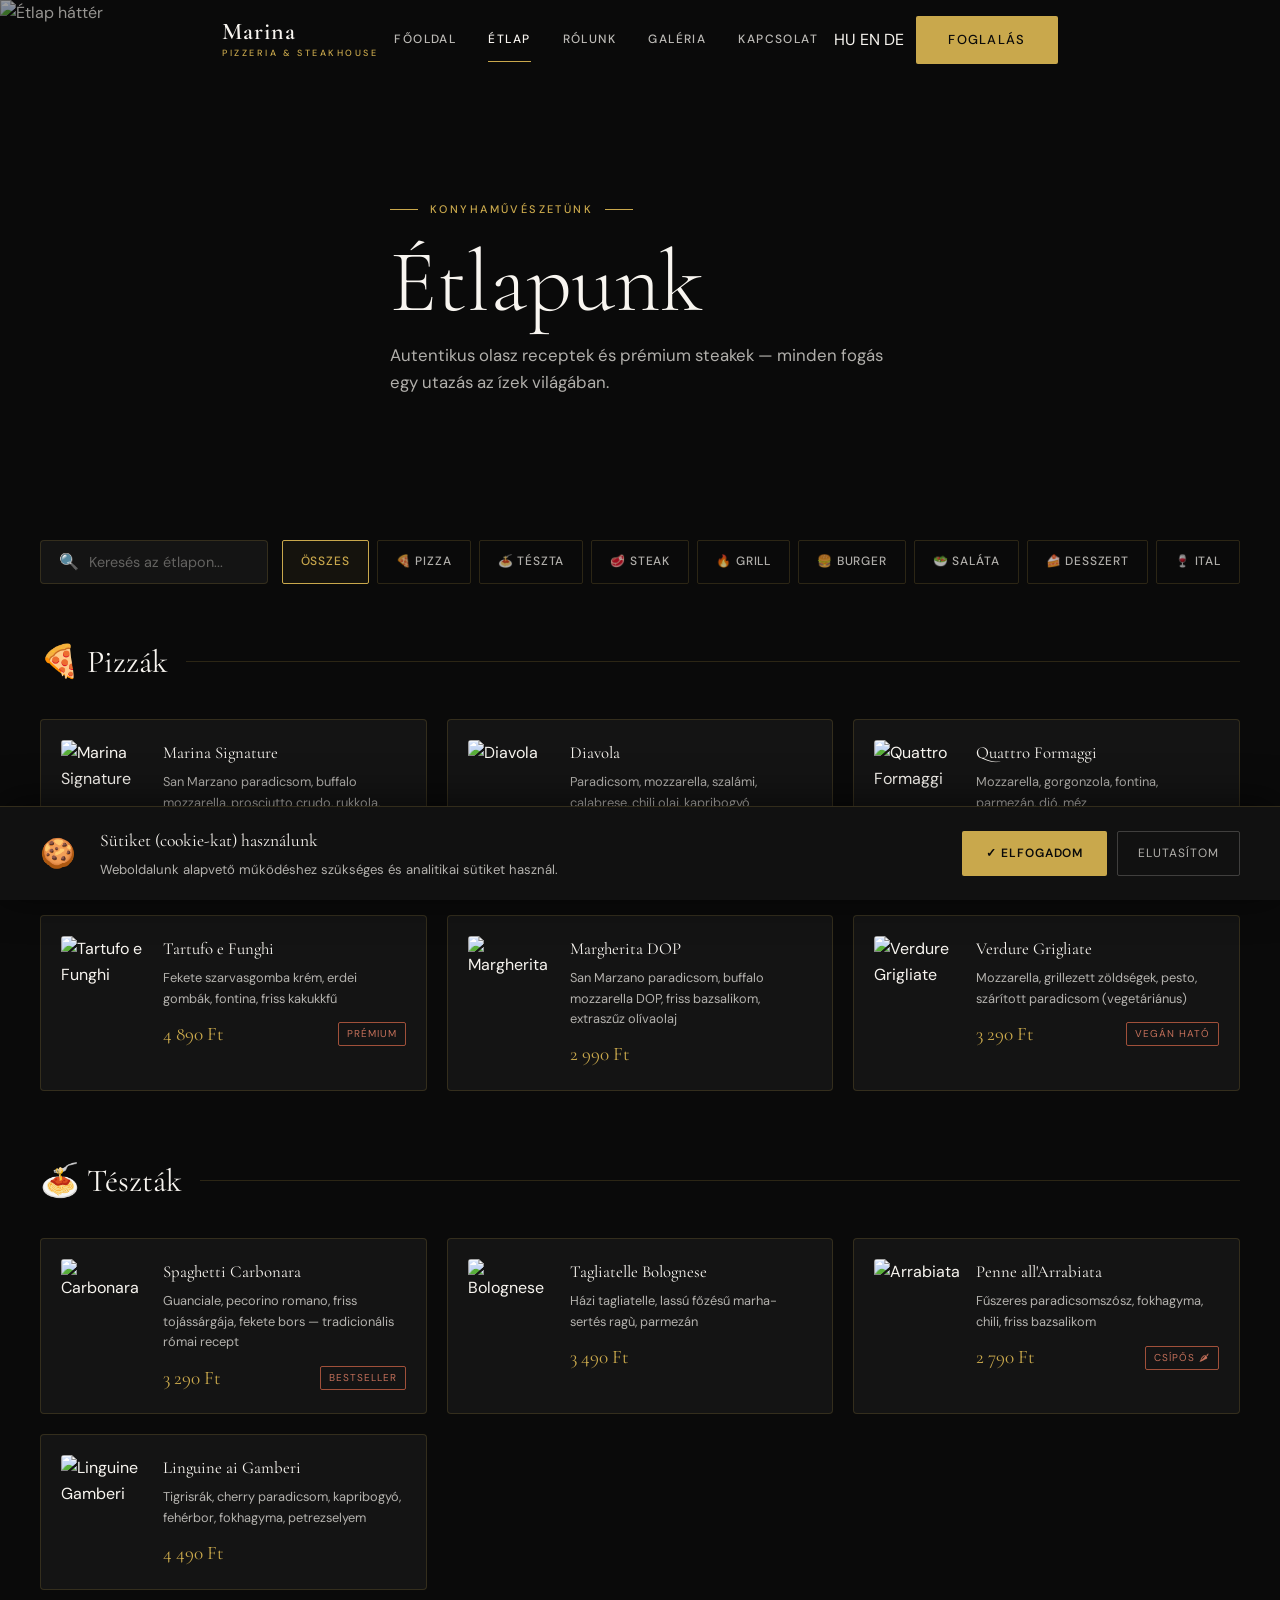
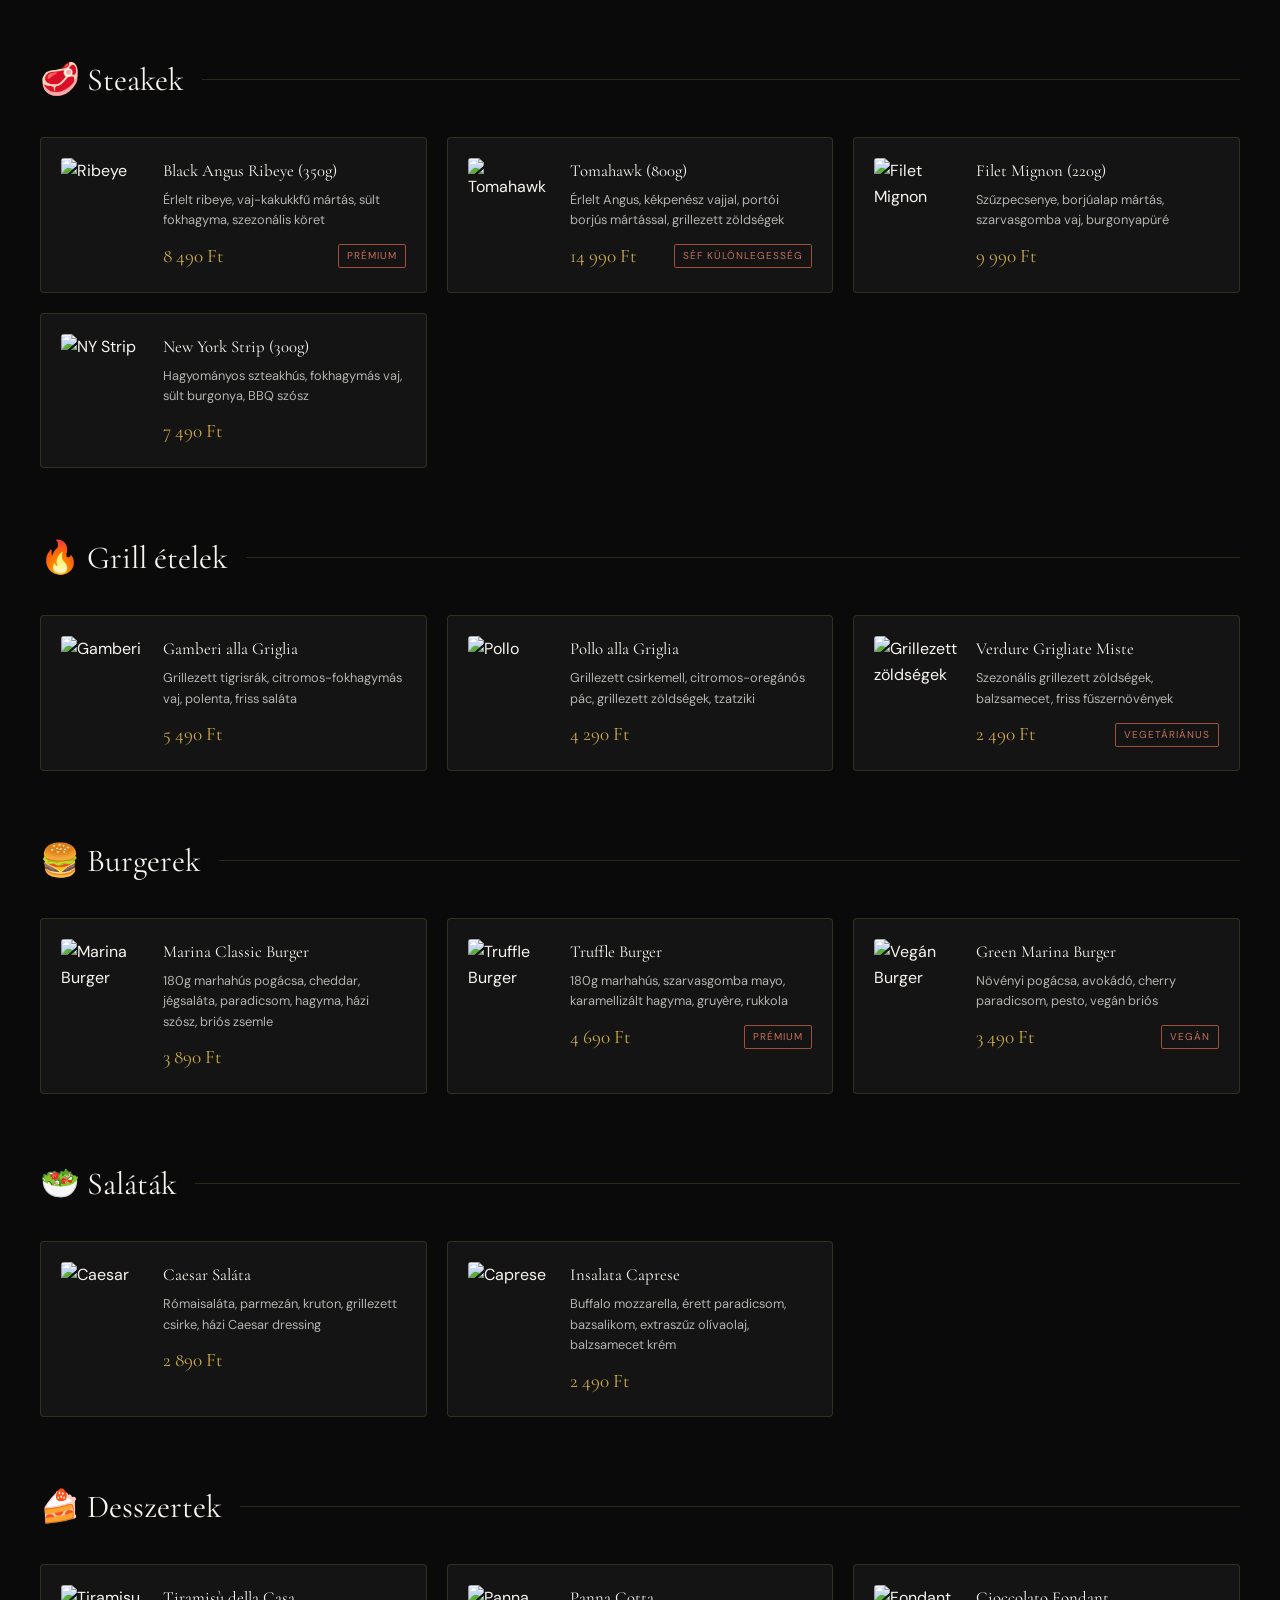
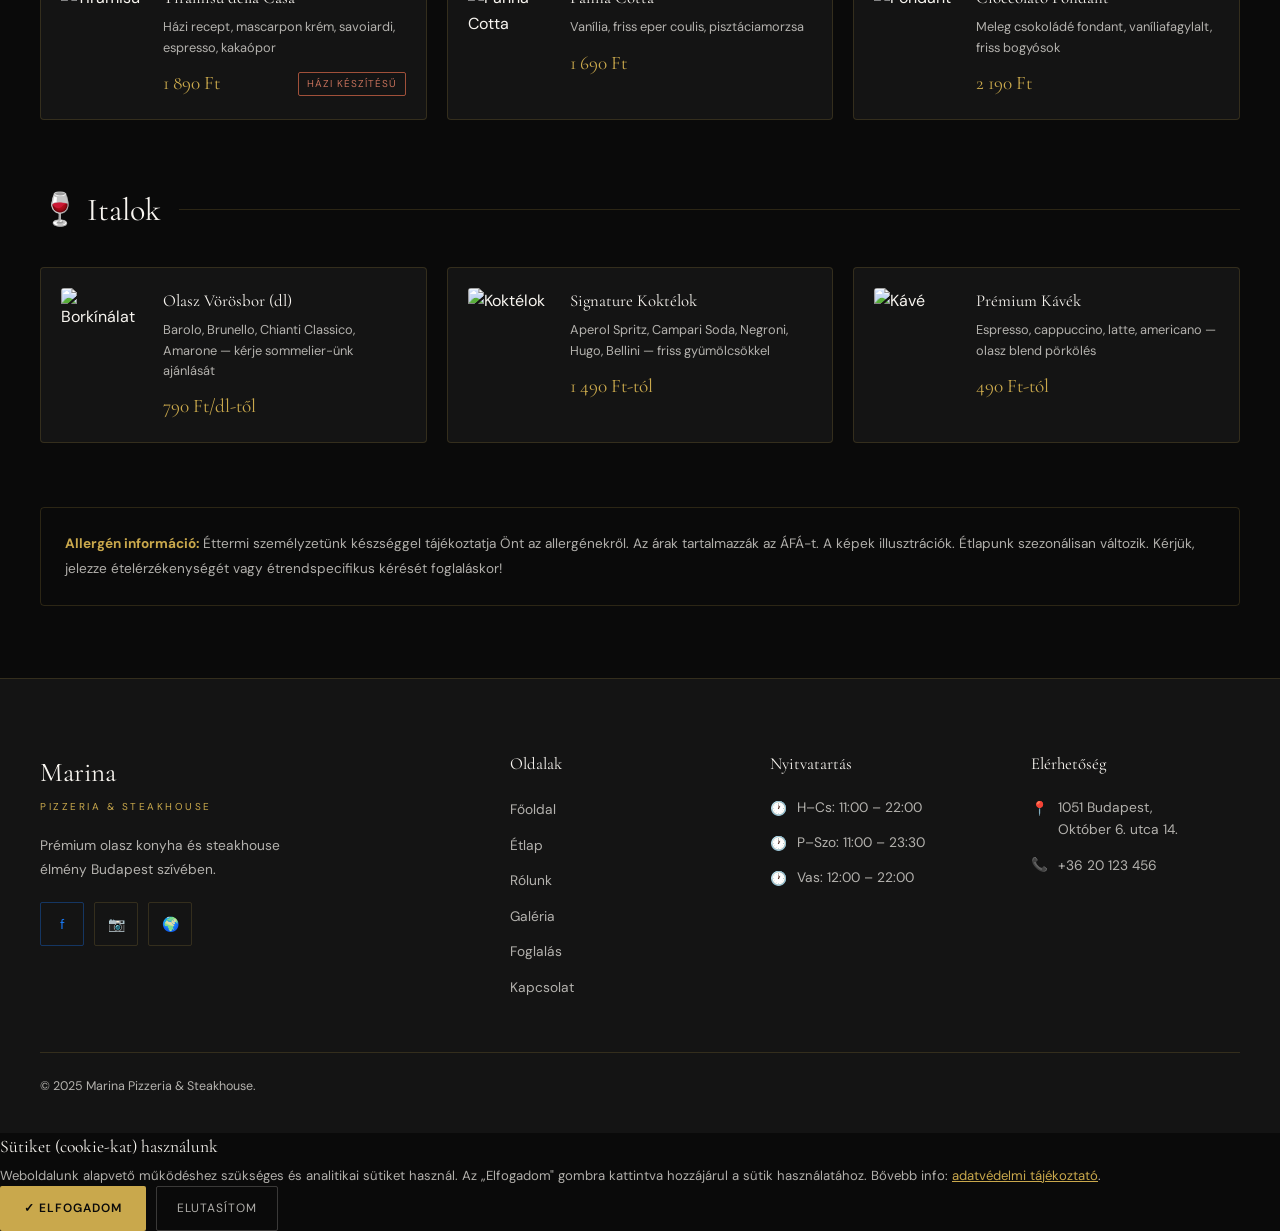
==== commit e7054291: "Add files via upload" ====
--- a/etlap.html
+++ b/etlap.html
@@ -16,37 +16,42 @@
 
 
 <nav class="nav scrolled" role="navigation" aria-label="Főnavigáció">
-  <div class="container">
-    <div class="nav__inner">
-      <a href="index.html" class="nav__logo" aria-label="Marina Pizzeria főoldal">
-        <span class="nav__logo-main">Marina</span>
-        <span class="nav__logo-sub">Pizzeria &amp; Steakhouse</span>
-      </a>
-      <ul class="nav__links" role="list">
-        <li><a href="index.html" class="nav__link">Főoldal</a></li>
-        <li><a href="etlap.html" class="nav__link" aria-current="page">Étlap</a></li>
-        <li><a href="rolunk.html" class="nav__link">Rólunk</a></li>
-        <li><a href="galeria.html" class="nav__link">Galéria</a></li>
-        <li><a href="kapcsolat.html" class="nav__link">Kapcsolat</a></li>
-      </ul>
-      <div class="nav__cta">
-        <a href="foglalas.html" class="btn btn-gold"><span>Foglalás</span></a>
-      </div>
-      <button class="nav__hamburger" aria-label="Menü megnyitása" aria-expanded="false" aria-controls="mobileNav">
-        <span></span><span></span><span></span>
-      </button>
-    </div>
-  </div>
+  <div class="container"><div class="nav__inner">
+    <a href="index.html" class="nav__logo" aria-label="Marina főoldal">
+      <span class="nav__logo-main">Marina</span>
+      <span class="nav__logo-sub">Pizzeria &amp; Steakhouse</span>
+    </a>
+    <ul class="nav__links" role="list">
+      <li><a href="index.html" class="nav__link" data-i18n="nav_home">Főoldal</a></li>
+      <li><a href="etlap.html" class="nav__link" data-i18n="nav_menu">Étlap</a></li>
+      <li><a href="rolunk.html" class="nav__link" data-i18n="nav_about">Rólunk</a></li>
+      <li><a href="galeria.html" class="nav__link" data-i18n="nav_gallery">Galéria</a></li>
+      <li><a href="kapcsolat.html" class="nav__link" data-i18n="nav_contact">Kapcsolat</a></li>
+    </ul>
+    <div class="nav__cta">
+      <div class="lang-switcher" role="group" aria-label="Nyelvválasztó">
+        <button class="lang-btn active" data-lang="hu">HU</button>
+        <button class="lang-btn" data-lang="en">EN</button>
+        <button class="lang-btn" data-lang="de">DE</button>
+      </div>
+      <a href="tel:+3620123456" class="btn btn-gold"><span data-i18n="nav_book">Foglalás</span></a>
+    </div>
+    <button class="nav__hamburger" aria-label="Menü megnyitása" aria-expanded="false" aria-controls="mobileNav">
+      <span></span><span></span><span></span>
+    </button>
+  </div></div>
 </nav>
 <nav class="nav__mobile" id="mobileNav" aria-label="Mobilnavigáció">
-  <a href="index.html" class="nav__mobile-link">Főoldal</a>
-  <a href="etlap.html" class="nav__mobile-link" aria-current="page">Étlap</a>
-  <a href="rolunk.html" class="nav__mobile-link">Rólunk</a>
-  <a href="galeria.html" class="nav__mobile-link">Galéria</a>
-  <a href="foglalas.html" class="nav__mobile-link">Foglalás</a>
-  <a href="kapcsolat.html" class="nav__mobile-link">Kapcsolat</a>
-  <div class="nav__mobile-cta">
-    <a href="foglalas.html" class="btn btn-gold" style="width:100%;justify-content:center;"><span>Asztalt foglalok</span></a>
+  <a href="index.html" class="nav__mobile-link" data-i18n="nav_home">Főoldal</a>
+  <a href="etlap.html" class="nav__mobile-link" data-i18n="nav_menu">Étlap</a>
+  <a href="rolunk.html" class="nav__mobile-link" data-i18n="nav_about">Rólunk</a>
+  <a href="galeria.html" class="nav__mobile-link" data-i18n="nav_gallery">Galéria</a>
+  <a href="kapcsolat.html" class="nav__mobile-link" data-i18n="nav_contact">Kapcsolat</a>
+  <a href="tel:+3620123456" class="btn btn-gold" style="margin-top:24px;justify-content:center;" data-i18n="nav_book">Foglalás</a>
+  <div class="lang-switcher" style="margin-top:24px;" role="group">
+    <button class="lang-btn active" data-lang="hu">HU</button>
+    <button class="lang-btn" data-lang="en">EN</button>
+    <button class="lang-btn" data-lang="de">DE</button>
   </div>
 </nav>
 
@@ -457,9 +462,10 @@
         <div class="footer__brand-name">Marina</div>
         <div class="footer__brand-sub">Pizzeria &amp; Steakhouse</div>
         <p class="footer__brand-text">Prémium olasz konyha és steakhouse élmény Budapest szívében.</p>
-        <div class="footer__social">
-          <a href="#" class="footer__social-link" aria-label="Facebook">f</a>
+                <div class="footer__social">
+          <a href="https://www.facebook.com/share/1BSnPin1i3/?mibextid=wwXIfr" class="footer__social-link" aria-label="Facebook" target="_blank" rel="noopener noreferrer" style="color:#1877F2;border-color:rgba(24,119,242,0.35);">f</a>
           <a href="#" class="footer__social-link" aria-label="Instagram">📷</a>
+          <a href="#" class="footer__social-link" aria-label="TripAdvisor">🌍</a>
         </div>
       </div>
       <div>
@@ -496,23 +502,35 @@
 </footer>
 
 
-<!-- ── COOKIE BANNER ── -->
+      <div class="cookie-banner__text">
+        <div class="cookie-banner__title">Sütiket (cookie-kat) használunk</div>
+        <div class="cookie-banner__desc">Weboldalunk alapvető működéshez szükséges és analitikai sütiket használ. Az „Elfogadom" gombra kattintva hozzájárul a sütik használatához. Bővebb info: <a href="#">adatvédelmi tájékoztató</a>.</div>
+      </div>
+      <div class="cookie-banner__actions">
+        <button class="cookie-btn-accept">✓ Elfogadom</button>
+        <button class="cookie-btn-decline">Elutasítom</button>
+      </div>
+    </div>
+  </div>
+</div>
+
+
+<!-- COOKIE -->
 <div class="cookie-banner" role="dialog" aria-live="polite" aria-label="Cookie tájékoztató">
   <div class="container">
     <div class="cookie-banner__inner">
       <div class="cookie-banner__icon" aria-hidden="true">🍪</div>
       <div class="cookie-banner__text">
-        <div class="cookie-banner__title">Sütiket (cookie-kat) használunk</div>
-        <div class="cookie-banner__desc">Weboldalunk alapvető működéshez szükséges és analitikai sütiket használ. Az „Elfogadom" gombra kattintva hozzájárul a sütik használatához. Bővebb info: <a href="#">adatvédelmi tájékoztató</a>.</div>
+        <div class="cookie-banner__title" data-i18n="ck_title">Sütiket (cookie-kat) használunk</div>
+        <div class="cookie-banner__desc" data-i18n="ck_desc">Weboldalunk alapvető működéshez szükséges és analitikai sütiket használ.</div>
       </div>
       <div class="cookie-banner__actions">
-        <button class="cookie-btn-accept">✓ Elfogadom</button>
-        <button class="cookie-btn-decline">Elutasítom</button>
+        <button class="cookie-btn-accept" data-i18n="ck_accept">✓ Elfogadom</button>
+        <button class="cookie-btn-decline" data-i18n="ck_decline">Elutasítom</button>
       </div>
     </div>
   </div>
 </div>
-
 <script src="assets/js/main.js"></script>
 </body>
 </html>
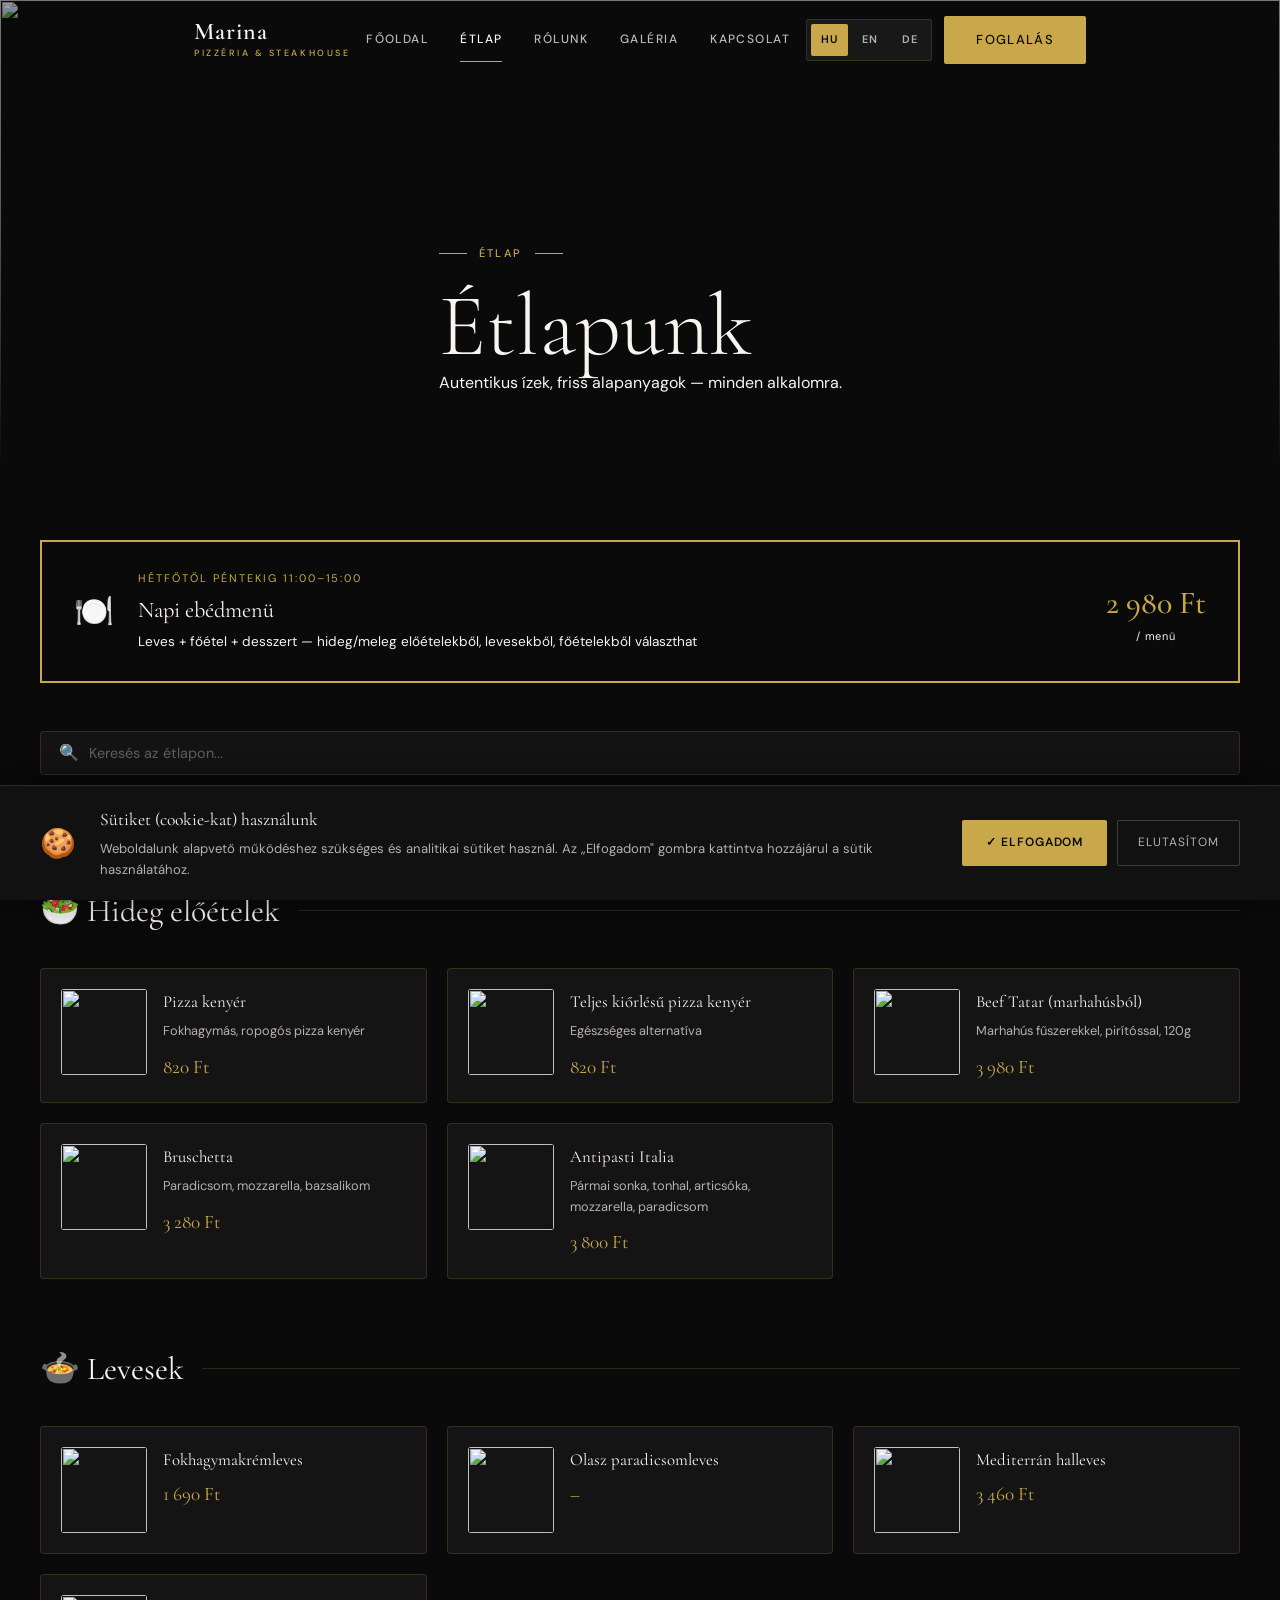
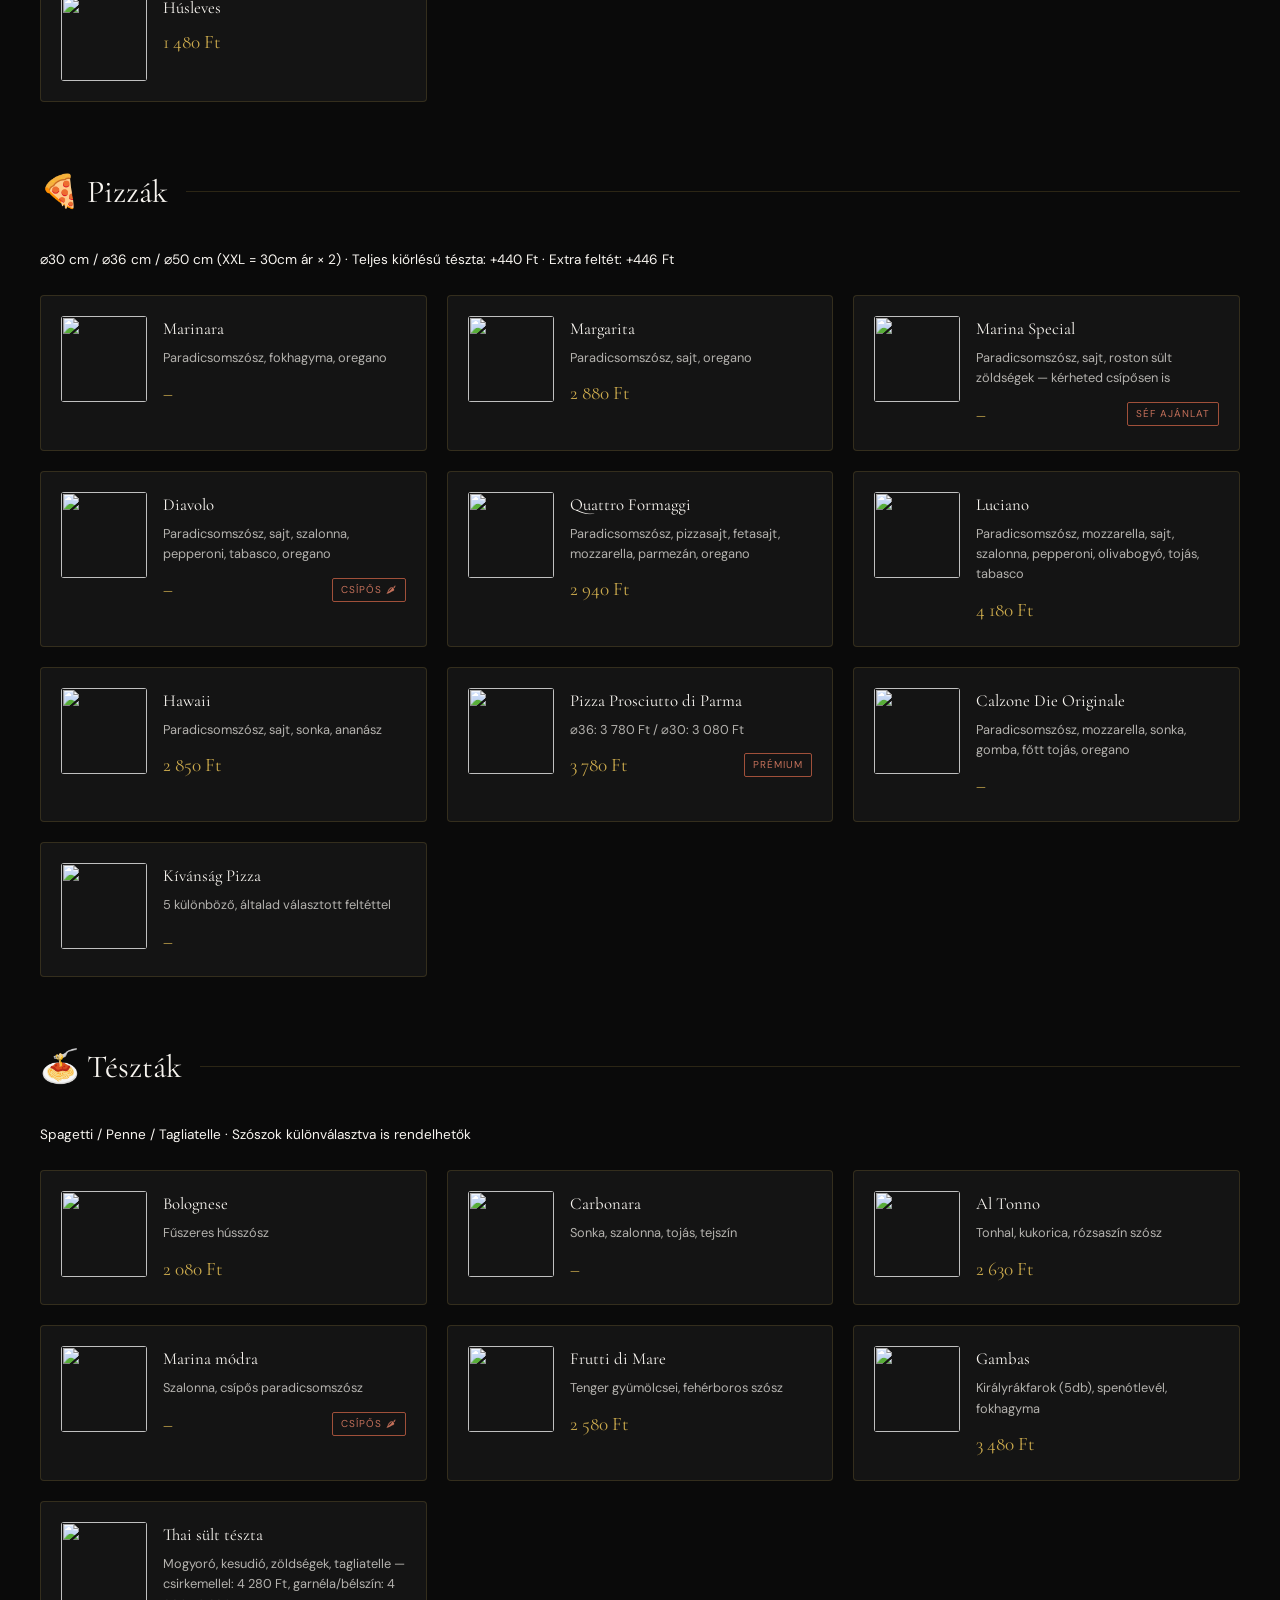
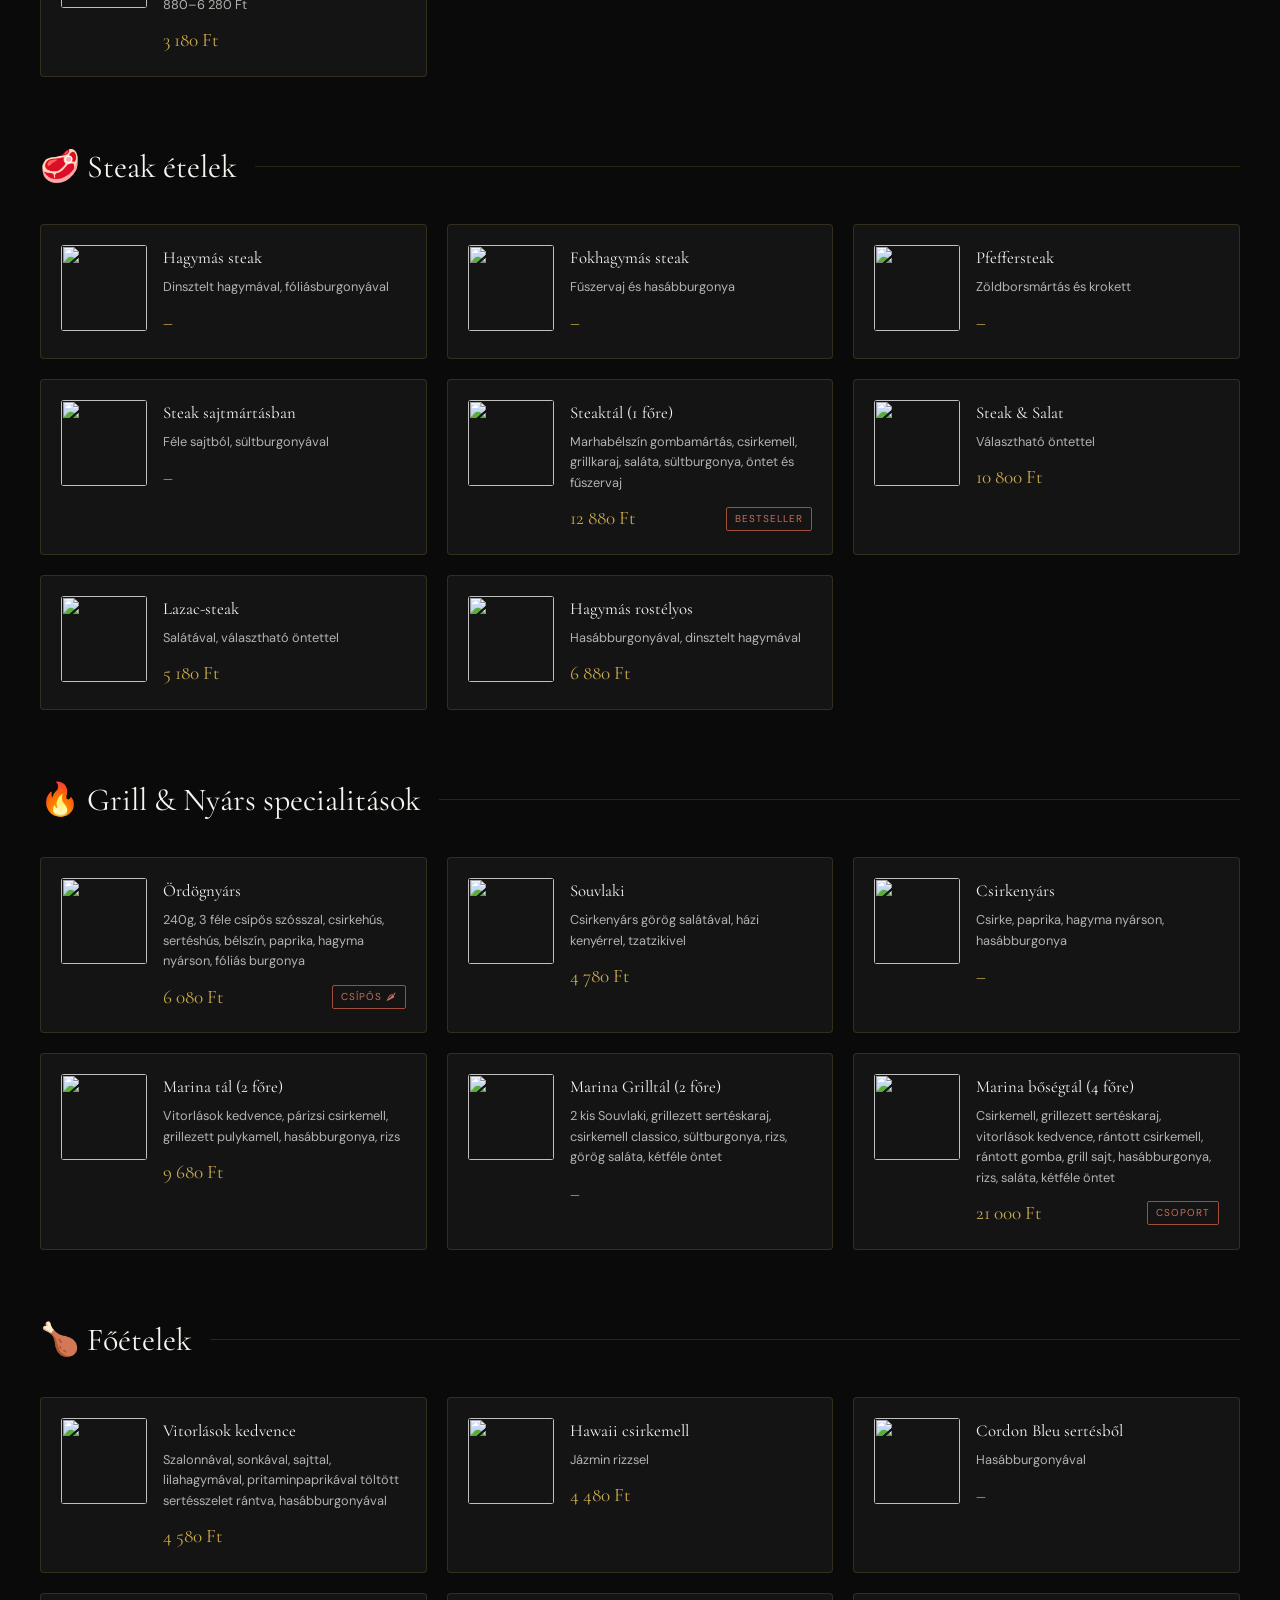
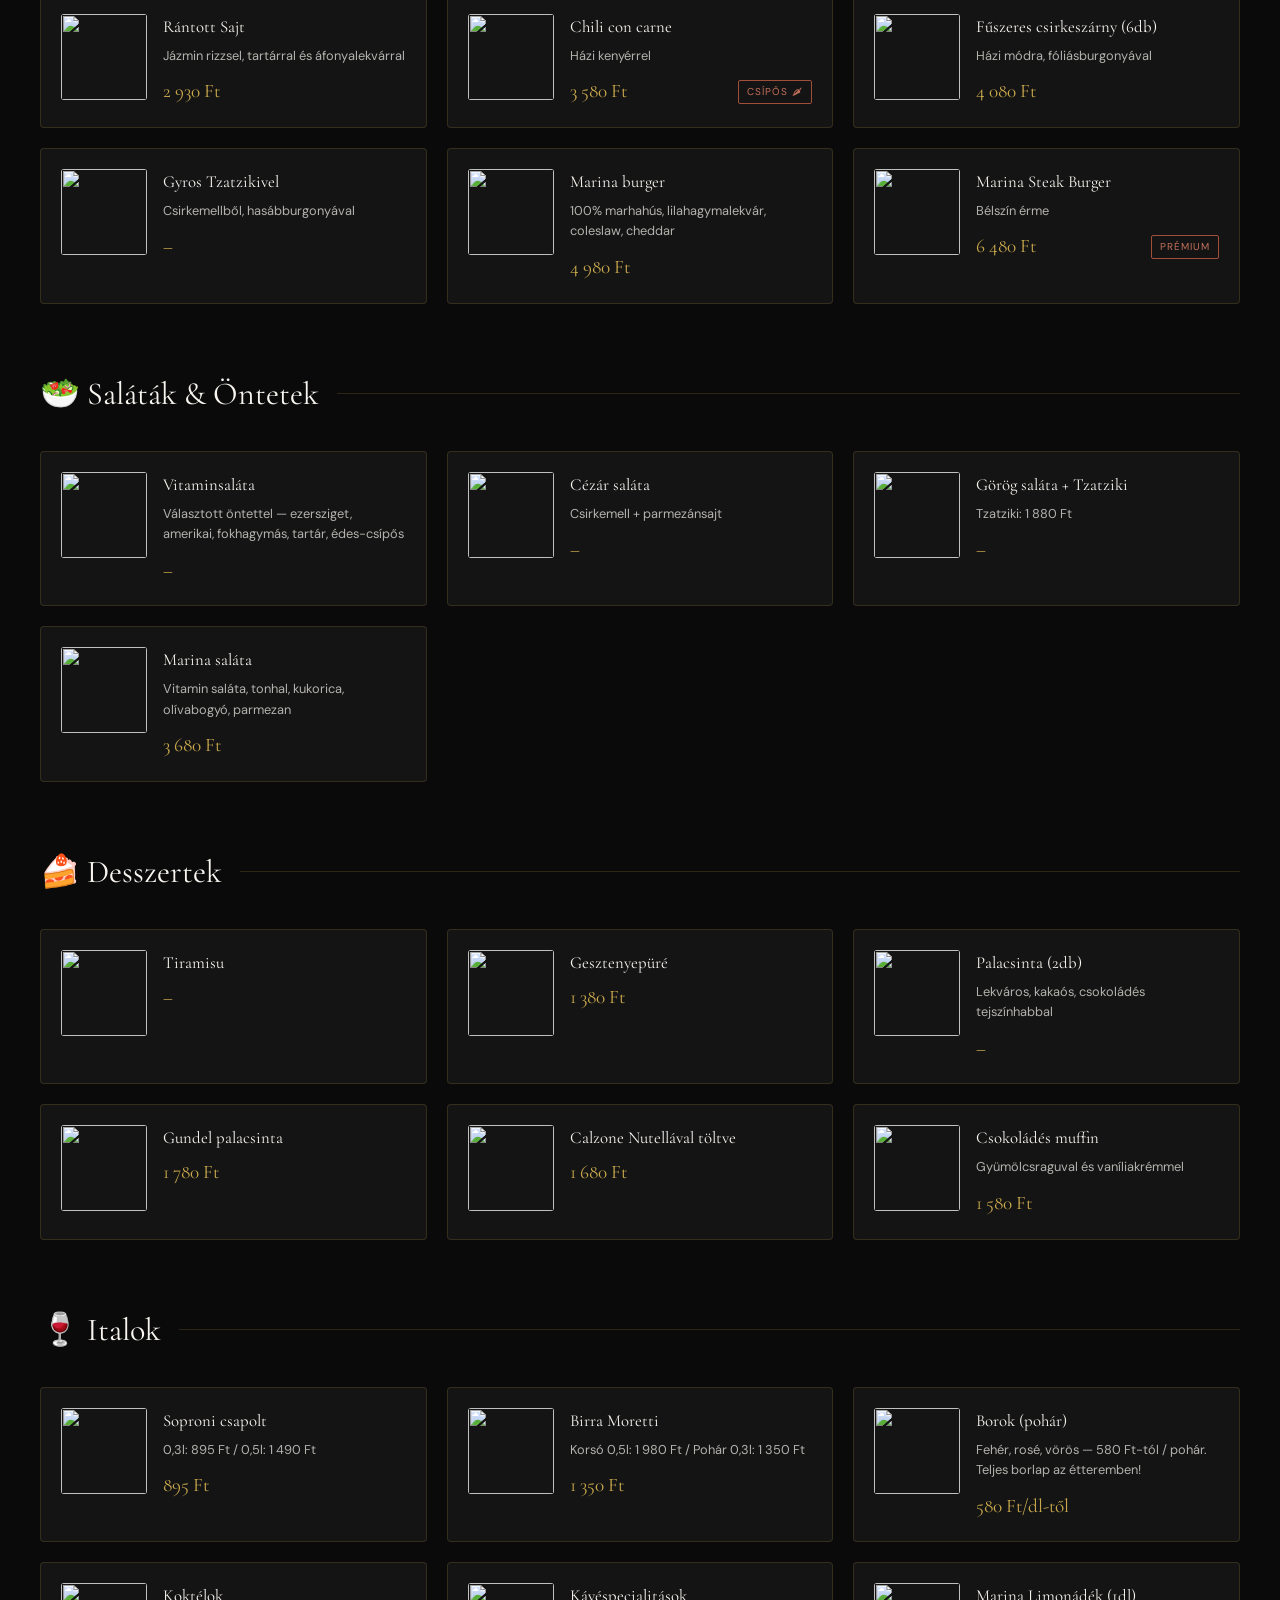
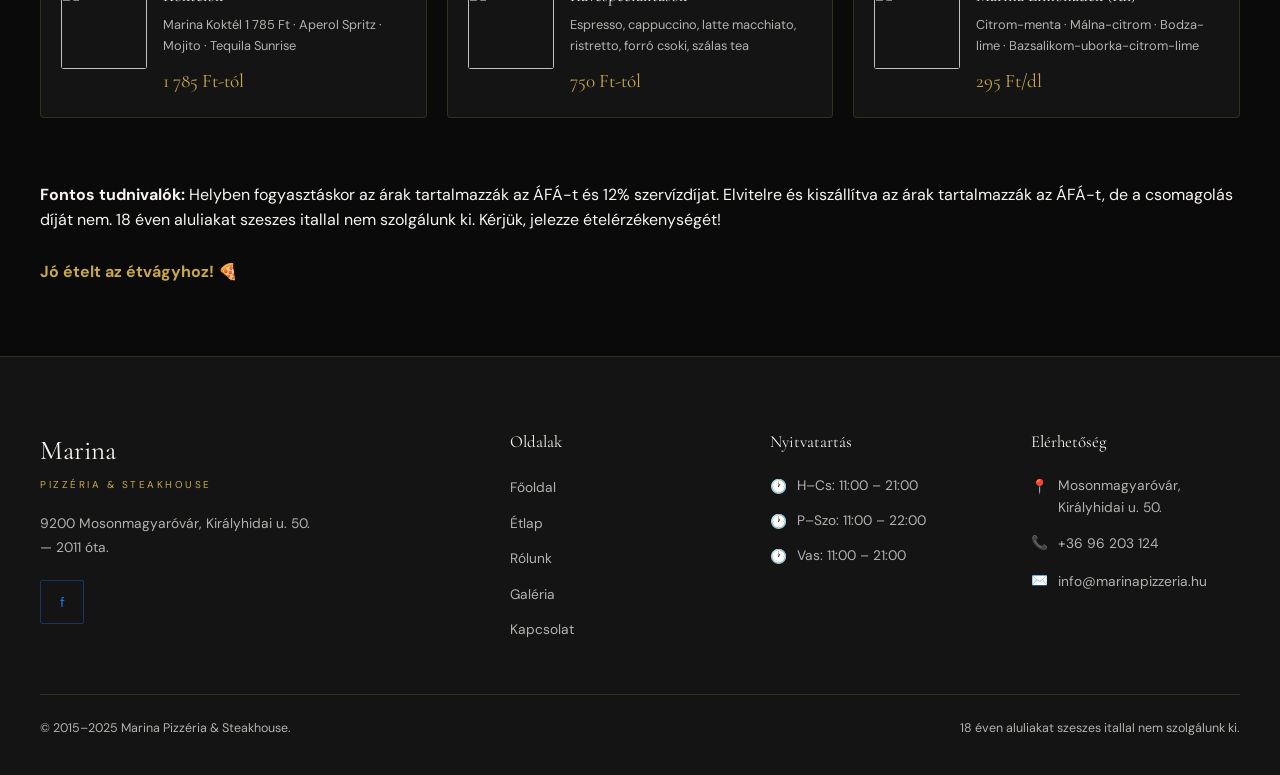
==== commit e2499b32: "Add files via upload" ====
--- a/etlap.html
+++ b/etlap.html
@@ -2,406 +2,212 @@
 <html lang="hu">
 <head>
   <meta charset="UTF-8"/>
+  <meta name="viewport" content="width=device-width, initial-scale=1.0"/>
+  <meta name="description" content="Marina Pizzéria & Steakhouse étlapja – Pizzák, steakek, tészták, grill, saláták, desszertek és italok. Mosonmagyaróvár."/>
+  <meta name="theme-color" content="#FAFAF8"/>
+  <title>Étlap – Marina Pizzéria &amp; Steakhouse</title>
   <link rel="preconnect" href="https://fonts.googleapis.com"/>
   <link rel="preconnect" href="https://fonts.gstatic.com" crossorigin/>
-  <meta name="theme-color" content="#0a0a0a"/>
-  <meta name="viewport" content="width=device-width, initial-scale=1.0"/>
-  <meta name="description" content="Marina Pizzeria &amp; Steakhouse étlapja – Pizzák, steakek, tészták, saláták, desszertek és italok."/>
-  <title>Étlap – Marina Pizzeria &amp; Steakhouse</title>
   <link rel="stylesheet" href="assets/css/style.css"/>
 </head>
 <body>
-
 <a href="#main" class="skip-link">Ugrás a tartalomhoz</a>
-
-
 <nav class="nav scrolled" role="navigation" aria-label="Főnavigáció">
   <div class="container"><div class="nav__inner">
-    <a href="index.html" class="nav__logo" aria-label="Marina főoldal">
-      <span class="nav__logo-main">Marina</span>
-      <span class="nav__logo-sub">Pizzeria &amp; Steakhouse</span>
-    </a>
+    <a href="index.html" class="nav__logo"><span class="nav__logo-main">Marina</span><span class="nav__logo-sub">Pizzéria &amp; Steakhouse</span></a>
     <ul class="nav__links" role="list">
       <li><a href="index.html" class="nav__link" data-i18n="nav_home">Főoldal</a></li>
-      <li><a href="etlap.html" class="nav__link" data-i18n="nav_menu">Étlap</a></li>
+      <li><a href="etlap.html" class="nav__link active" aria-current="page" data-i18n="nav_menu">Étlap</a></li>
       <li><a href="rolunk.html" class="nav__link" data-i18n="nav_about">Rólunk</a></li>
       <li><a href="galeria.html" class="nav__link" data-i18n="nav_gallery">Galéria</a></li>
       <li><a href="kapcsolat.html" class="nav__link" data-i18n="nav_contact">Kapcsolat</a></li>
     </ul>
     <div class="nav__cta">
-      <div class="lang-switcher" role="group" aria-label="Nyelvválasztó">
-        <button class="lang-btn active" data-lang="hu">HU</button>
-        <button class="lang-btn" data-lang="en">EN</button>
-        <button class="lang-btn" data-lang="de">DE</button>
-      </div>
-      <a href="tel:+3620123456" class="btn btn-gold"><span data-i18n="nav_book">Foglalás</span></a>
-    </div>
-    <button class="nav__hamburger" aria-label="Menü megnyitása" aria-expanded="false" aria-controls="mobileNav">
-      <span></span><span></span><span></span>
-    </button>
+      <div class="lang-switcher" role="group"><button class="lang-btn active" data-lang="hu">HU</button><button class="lang-btn" data-lang="en">EN</button><button class="lang-btn" data-lang="de">DE</button></div>
+      <a href="tel:+36962031124" class="btn btn-gold"><span data-i18n="nav_book">Foglalás</span></a>
+    </div>
+    <button class="nav__hamburger" aria-label="Menü" aria-expanded="false" aria-controls="mobileNav"><span></span><span></span><span></span></button>
   </div></div>
 </nav>
-<nav class="nav__mobile" id="mobileNav" aria-label="Mobilnavigáció">
+<nav class="nav__mobile" id="mobileNav">
   <a href="index.html" class="nav__mobile-link" data-i18n="nav_home">Főoldal</a>
   <a href="etlap.html" class="nav__mobile-link" data-i18n="nav_menu">Étlap</a>
   <a href="rolunk.html" class="nav__mobile-link" data-i18n="nav_about">Rólunk</a>
   <a href="galeria.html" class="nav__mobile-link" data-i18n="nav_gallery">Galéria</a>
   <a href="kapcsolat.html" class="nav__mobile-link" data-i18n="nav_contact">Kapcsolat</a>
-  <a href="tel:+3620123456" class="btn btn-gold" style="margin-top:24px;justify-content:center;" data-i18n="nav_book">Foglalás</a>
-  <div class="lang-switcher" style="margin-top:24px;" role="group">
-    <button class="lang-btn active" data-lang="hu">HU</button>
-    <button class="lang-btn" data-lang="en">EN</button>
-    <button class="lang-btn" data-lang="de">DE</button>
-  </div>
+  <a href="tel:+36962031124" class="btn btn-gold" style="margin-top:24px;justify-content:center;">📞 Foglalás</a>
+  <div class="lang-switcher" style="margin-top:24px;"><button class="lang-btn active" data-lang="hu">HU</button><button class="lang-btn" data-lang="en">EN</button><button class="lang-btn" data-lang="de">DE</button></div>
 </nav>
 
 <main id="main">
-<!-- ── PAGE HERO ── -->
 <section class="page-hero">
-  <div class="page-hero__bg">
-    <img src="https://images.unsplash.com/photo-1555396273-367ea4eb4db5?w=1600&q=85" alt="Étlap háttér" loading="eager"/>
-  </div>
-  <div class="container">
-    <div class="page-hero__content">
-      <div class="label">Konyhaművészetünk</div>
-      <h1 class="page-hero__title">Étlapunk</h1>
-      <p style="color:var(--white-dim);font-size:1.05rem;margin-top:16px;max-width:500px;">
-        Autentikus olasz receptek és prémium steakek — minden fogás egy utazás az ízek világában.
-      </p>
-    </div>
-  </div>
+  <div class="page-hero__bg"><img src="https://images.unsplash.com/photo-1555396273-367ea4eb4db5?w=1600&q=85" alt="" width="1600" height="900" loading="eager"/></div>
+  <div class="container"><div class="page-hero__content">
+    <div class="label" data-i18n="nav_menu">Étlap</div>
+    <h1 class="page-hero__title">Étlapunk</h1>
+    <p class="page-hero__sub">Autentikus ízek, friss alapanyagok — minden alkalomra.</p>
+  </div></div>
 </section>
 
-<!-- ── MENU ── -->
 <div class="menu-page">
   <div class="container">
+
+    <!-- Napi menü -->
+    <div style="background:var(--surface);border:2px solid var(--gold);border-radius:var(--radius);padding:28px 32px;margin-bottom:48px;display:flex;align-items:center;gap:24px;flex-wrap:wrap;" class="reveal">
+      <div style="font-size:2rem;">🍽️</div>
+      <div>
+        <div style="font-size:11px;letter-spacing:0.18em;text-transform:uppercase;color:var(--gold);margin-bottom:4px;">Hétfőtől péntekig 11:00–15:00</div>
+        <div style="font-family:var(--font-display);font-size:1.4rem;color:var(--ink);">Napi ebédmenü</div>
+        <div style="font-size:0.85rem;color:var(--ink-dim);margin-top:4px;">Leves + főétel + desszert — hideg/meleg előételekből, levesekből, főételekből választhat</div>
+      </div>
+      <div style="margin-left:auto;text-align:center;">
+        <div style="font-family:var(--font-display);font-size:2rem;color:var(--gold);font-weight:500;">2 980 Ft</div>
+        <div style="font-size:11px;color:var(--ink-dim);letter-spacing:0.08em;">/ menü</div>
+      </div>
+    </div>
+
     <!-- Controls -->
     <div class="menu-controls reveal">
       <div class="menu-search">
         <span class="menu-search-icon">🔍</span>
-        <input type="search" id="menuSearch" placeholder="Keresés az étlapon..." autocomplete="off" aria-label="Étlap keresés"/>
+        <input type="search" id="menuSearch" placeholder="Keresés az étlapon..." autocomplete="off" aria-label="Keresés"/>
       </div>
       <div class="menu-cats">
-        <button class="menu-cat active" data-cat="all">Összes</button>
+        <button class="menu-cat active" data-cat="all">🍽 Összes</button>
+        <button class="menu-cat" data-cat="eloetel">🥗 Előétel</button>
+        <button class="menu-cat" data-cat="leves">🍲 Leves</button>
         <button class="menu-cat" data-cat="pizza">🍕 Pizza</button>
         <button class="menu-cat" data-cat="pasta">🍝 Tészta</button>
         <button class="menu-cat" data-cat="steak">🥩 Steak</button>
         <button class="menu-cat" data-cat="grill">🔥 Grill</button>
-        <button class="menu-cat" data-cat="burger">🍔 Burger</button>
+        <button class="menu-cat" data-cat="foetes">🍗 Főétel</button>
         <button class="menu-cat" data-cat="salata">🥗 Saláta</button>
-        <button class="menu-cat" data-cat="dessert">🍰 Desszert</button>
+        <button class="menu-cat" data-cat="desszert">🍰 Desszert</button>
         <button class="menu-cat" data-cat="ital">🍷 Ital</button>
+      </div>
+    </div>
+
+    <!-- ELŐÉTELEK -->
+    <div class="menu-section" id="sec-eloetel">
+      <h2 class="menu-section-title reveal">🥗 Hideg előételek</h2>
+      <div class="menu-grid">
+        <div class="menu-item reveal" data-cat="eloetel" data-name="pizza kenyér"><img class="menu-item__img" src="https://images.unsplash.com/photo-1565299585323-38d6b0865b47?w=180&q=80" alt="" width="80" height="80" loading="lazy"/><div class="menu-item__body"><div class="menu-item__name">Pizza kenyér</div><div class="menu-item__desc">Fokhagymás, ropogós pizza kenyér</div><div class="menu-item__footer"><span class="menu-item__price">820 Ft</span></div></div></div>
+        <div class="menu-item reveal" data-cat="eloetel" data-name="teljes kiőrlésű pizza kenyér"><img class="menu-item__img" src="https://images.unsplash.com/photo-1565299585323-38d6b0865b47?w=180&q=80" alt="" width="80" height="80" loading="lazy"/><div class="menu-item__body"><div class="menu-item__name">Teljes kiőrlésű pizza kenyér</div><div class="menu-item__desc">Egészséges alternatíva</div><div class="menu-item__footer"><span class="menu-item__price">820 Ft</span></div></div></div>
+        <div class="menu-item reveal" data-cat="eloetel" data-name="beef tatar"><img class="menu-item__img" src="https://images.unsplash.com/photo-1544025162-d76538b2a681?w=180&q=80" alt="" width="80" height="80" loading="lazy"/><div class="menu-item__body"><div class="menu-item__name">Beef Tatar (marhahúsból)</div><div class="menu-item__desc">Marhahús fűszerekkel, pirítóssal, 120g</div><div class="menu-item__footer"><span class="menu-item__price">3 980 Ft</span></div></div></div>
+        <div class="menu-item reveal" data-cat="eloetel" data-name="bruschetta"><img class="menu-item__img" src="https://images.unsplash.com/photo-1565299585323-38d6b0865b47?w=180&q=80" alt="" width="80" height="80" loading="lazy"/><div class="menu-item__body"><div class="menu-item__name">Bruschetta</div><div class="menu-item__desc">Paradicsom, mozzarella, bazsalikom</div><div class="menu-item__footer"><span class="menu-item__price">3 280 Ft</span></div></div></div>
+        <div class="menu-item reveal" data-cat="eloetel" data-name="antipasti italia"><img class="menu-item__img" src="https://images.unsplash.com/photo-1565299585323-38d6b0865b47?w=180&q=80" alt="" width="80" height="80" loading="lazy"/><div class="menu-item__body"><div class="menu-item__name">Antipasti Italia</div><div class="menu-item__desc">Pármai sonka, tonhal, articsóka, mozzarella, paradicsom</div><div class="menu-item__footer"><span class="menu-item__price">3 800 Ft</span></div></div></div>
+      </div>
+    </div>
+
+    <!-- LEVESEK -->
+    <div class="menu-section" id="sec-leves">
+      <h2 class="menu-section-title reveal">🍲 Levesek</h2>
+      <div class="menu-grid">
+        <div class="menu-item reveal" data-cat="leves" data-name="fokhagymakrémleves"><img class="menu-item__img" src="https://images.unsplash.com/photo-1547592166-23ac45744acd?w=180&q=80" alt="" width="80" height="80" loading="lazy"/><div class="menu-item__body"><div class="menu-item__name">Fokhagymakrémleves</div><div class="menu-item__footer"><span class="menu-item__price">1 690 Ft</span></div></div></div>
+        <div class="menu-item reveal" data-cat="leves" data-name="olasz paradicsomleves"><img class="menu-item__img" src="https://images.unsplash.com/photo-1547592166-23ac45744acd?w=180&q=80" alt="" width="80" height="80" loading="lazy"/><div class="menu-item__body"><div class="menu-item__name">Olasz paradicsomleves</div><div class="menu-item__footer"><span class="menu-item__price">–</span></div></div></div>
+        <div class="menu-item reveal" data-cat="leves" data-name="mediterrán halleves"><img class="menu-item__img" src="https://images.unsplash.com/photo-1547592166-23ac45744acd?w=180&q=80" alt="" width="80" height="80" loading="lazy"/><div class="menu-item__body"><div class="menu-item__name">Mediterrán halleves</div><div class="menu-item__footer"><span class="menu-item__price">3 460 Ft</span></div></div></div>
+        <div class="menu-item reveal" data-cat="leves" data-name="húsleves"><img class="menu-item__img" src="https://images.unsplash.com/photo-1547592166-23ac45744acd?w=180&q=80" alt="" width="80" height="80" loading="lazy"/><div class="menu-item__body"><div class="menu-item__name">Húsleves</div><div class="menu-item__footer"><span class="menu-item__price">1 480 Ft</span></div></div></div>
       </div>
     </div>
 
     <!-- PIZZÁK -->
     <div class="menu-section" id="sec-pizza">
       <h2 class="menu-section-title reveal">🍕 Pizzák</h2>
-      <div class="menu-grid">
-        <div class="menu-item reveal" data-cat="pizza" data-name="marina signature pizza">
-          <img class="menu-item__img" src="https://images.unsplash.com/photo-1574071318508-1cdbab80d002?w=200&q=80" alt="Marina Signature" loading="lazy"/>
-          <div class="menu-item__body">
-            <div class="menu-item__name">Marina Signature</div>
-            <div class="menu-item__desc">San Marzano paradicsom, buffalo mozzarella, prosciutto crudo, rukkola, parmezán, balzsamecet</div>
-            <div class="menu-item__footer">
-              <span class="menu-item__price">3 990 Ft</span>
-              <span class="menu-item__tag">Bestseller</span>
-            </div>
-          </div>
-        </div>
-        <div class="menu-item reveal" data-cat="pizza" data-name="diavola pizza">
-          <img class="menu-item__img" src="https://images.unsplash.com/photo-1513104890138-7c749659a591?w=200&q=80" alt="Diavola" loading="lazy"/>
-          <div class="menu-item__body">
-            <div class="menu-item__name">Diavola</div>
-            <div class="menu-item__desc">Paradicsom, mozzarella, szalámi, calabrese, chili olaj, kapribogyó</div>
-            <div class="menu-item__footer">
-              <span class="menu-item__price">3 490 Ft</span>
-              <span class="menu-item__tag">Csípős 🌶</span>
-            </div>
-          </div>
-        </div>
-        <div class="menu-item reveal" data-cat="pizza" data-name="quattro formaggi pizza">
-          <img class="menu-item__img" src="https://images.unsplash.com/photo-1548369937-47519962c11a?w=200&q=80" alt="Quattro Formaggi" loading="lazy"/>
-          <div class="menu-item__body">
-            <div class="menu-item__name">Quattro Formaggi</div>
-            <div class="menu-item__desc">Mozzarella, gorgonzola, fontina, parmezán, dió, méz</div>
-            <div class="menu-item__footer">
-              <span class="menu-item__price">3 690 Ft</span>
-            </div>
-          </div>
-        </div>
-        <div class="menu-item reveal" data-cat="pizza" data-name="tartufo funghi pizza">
-          <img class="menu-item__img" src="https://images.unsplash.com/photo-1565299624946-b28f40a0ae38?w=200&q=80" alt="Tartufo e Funghi" loading="lazy"/>
-          <div class="menu-item__body">
-            <div class="menu-item__name">Tartufo e Funghi</div>
-            <div class="menu-item__desc">Fekete szarvasgomba krém, erdei gombák, fontina, friss kakukkfű</div>
-            <div class="menu-item__footer">
-              <span class="menu-item__price">4 890 Ft</span>
-              <span class="menu-item__tag">Prémium</span>
-            </div>
-          </div>
-        </div>
-        <div class="menu-item reveal" data-cat="pizza" data-name="margherita pizza">
-          <img class="menu-item__img" src="https://images.unsplash.com/photo-1574071318508-1cdbab80d002?w=200&q=80" alt="Margherita" loading="lazy"/>
-          <div class="menu-item__body">
-            <div class="menu-item__name">Margherita DOP</div>
-            <div class="menu-item__desc">San Marzano paradicsom, buffalo mozzarella DOP, friss bazsalikom, extraszűz olívaolaj</div>
-            <div class="menu-item__footer">
-              <span class="menu-item__price">2 990 Ft</span>
-            </div>
-          </div>
-        </div>
-        <div class="menu-item reveal" data-cat="pizza" data-name="pizza verdure grigliate">
-          <img class="menu-item__img" src="https://images.unsplash.com/photo-1565299624946-b28f40a0ae38?w=200&q=80" alt="Verdure Grigliate" loading="lazy"/>
-          <div class="menu-item__body">
-            <div class="menu-item__name">Verdure Grigliate</div>
-            <div class="menu-item__desc">Mozzarella, grillezett zöldségek, pesto, szárított paradicsom (vegetáriánus)</div>
-            <div class="menu-item__footer">
-              <span class="menu-item__price">3 290 Ft</span>
-              <span class="menu-item__tag">Vegán ható</span>
-            </div>
-          </div>
-        </div>
+      <p style="color:var(--ink-dim);font-size:0.85rem;margin-bottom:24px;">⌀30 cm / ⌀36 cm / ⌀50 cm (XXL = 30cm ár × 2) · Teljes kiőrlésű tészta: +440 Ft · Extra feltét: +446 Ft</p>
+      <div class="menu-grid">
+        <div class="menu-item reveal" data-cat="pizza" data-name="marinara pizza"><img class="menu-item__img" src="https://images.unsplash.com/photo-1574071318508-1cdbab80d002?w=180&q=80" alt="" width="80" height="80" loading="lazy"/><div class="menu-item__body"><div class="menu-item__name">Marinara</div><div class="menu-item__desc">Paradicsomszósz, fokhagyma, oregano</div><div class="menu-item__footer"><span class="menu-item__price">–</span></div></div></div>
+        <div class="menu-item reveal" data-cat="pizza" data-name="margarita pizza"><img class="menu-item__img" src="https://images.unsplash.com/photo-1574071318508-1cdbab80d002?w=180&q=80" alt="" width="80" height="80" loading="lazy"/><div class="menu-item__body"><div class="menu-item__name">Margarita</div><div class="menu-item__desc">Paradicsomszósz, sajt, oregano</div><div class="menu-item__footer"><span class="menu-item__price">2 880 Ft</span></div></div></div>
+        <div class="menu-item reveal" data-cat="pizza" data-name="marina special pizza"><img class="menu-item__img" src="https://images.unsplash.com/photo-1574071318508-1cdbab80d002?w=180&q=80" alt="" width="80" height="80" loading="lazy"/><div class="menu-item__body"><div class="menu-item__name">Marina Special</div><div class="menu-item__desc">Paradicsomszósz, sajt, roston sült zöldségek — kérheted csípősen is</div><div class="menu-item__footer"><span class="menu-item__price">–</span><span class="menu-item__tag">Séf ajánlat</span></div></div></div>
+        <div class="menu-item reveal" data-cat="pizza" data-name="diavolo pizza csípős"><img class="menu-item__img" src="https://images.unsplash.com/photo-1574071318508-1cdbab80d002?w=180&q=80" alt="" width="80" height="80" loading="lazy"/><div class="menu-item__body"><div class="menu-item__name">Diavolo</div><div class="menu-item__desc">Paradicsomszósz, sajt, szalonna, pepperoni, tabasco, oregano</div><div class="menu-item__footer"><span class="menu-item__price">–</span><span class="menu-item__tag">Csípős 🌶</span></div></div></div>
+        <div class="menu-item reveal" data-cat="pizza" data-name="quattro formaggi pizza"><img class="menu-item__img" src="https://images.unsplash.com/photo-1574071318508-1cdbab80d002?w=180&q=80" alt="" width="80" height="80" loading="lazy"/><div class="menu-item__body"><div class="menu-item__name">Quattro Formaggi</div><div class="menu-item__desc">Paradicsomszósz, pizzasajt, fetasajt, mozzarella, parmezán, oregano</div><div class="menu-item__footer"><span class="menu-item__price">2 940 Ft</span></div></div></div>
+        <div class="menu-item reveal" data-cat="pizza" data-name="luciano pizza"><img class="menu-item__img" src="https://images.unsplash.com/photo-1574071318508-1cdbab80d002?w=180&q=80" alt="" width="80" height="80" loading="lazy"/><div class="menu-item__body"><div class="menu-item__name">Luciano</div><div class="menu-item__desc">Paradicsomszósz, mozzarella, sajt, szalonna, pepperoni, olivabogyó, tojás, tabasco</div><div class="menu-item__footer"><span class="menu-item__price">4 180 Ft</span></div></div></div>
+        <div class="menu-item reveal" data-cat="pizza" data-name="hawaii pizza"><img class="menu-item__img" src="https://images.unsplash.com/photo-1574071318508-1cdbab80d002?w=180&q=80" alt="" width="80" height="80" loading="lazy"/><div class="menu-item__body"><div class="menu-item__name">Hawaii</div><div class="menu-item__desc">Paradicsomszósz, sajt, sonka, ananász</div><div class="menu-item__footer"><span class="menu-item__price">2 850 Ft</span></div></div></div>
+        <div class="menu-item reveal" data-cat="pizza" data-name="prosciutto di parma pizza"><img class="menu-item__img" src="https://images.unsplash.com/photo-1574071318508-1cdbab80d002?w=180&q=80" alt="" width="80" height="80" loading="lazy"/><div class="menu-item__body"><div class="menu-item__name">Pizza Prosciutto di Parma</div><div class="menu-item__desc">⌀36: 3 780 Ft / ⌀30: 3 080 Ft</div><div class="menu-item__footer"><span class="menu-item__price">3 780 Ft</span><span class="menu-item__tag">Prémium</span></div></div></div>
+        <div class="menu-item reveal" data-cat="pizza" data-name="calzone pizza töltött"><img class="menu-item__img" src="https://images.unsplash.com/photo-1574071318508-1cdbab80d002?w=180&q=80" alt="" width="80" height="80" loading="lazy"/><div class="menu-item__body"><div class="menu-item__name">Calzone Die Originale</div><div class="menu-item__desc">Paradicsomszósz, mozzarella, sonka, gomba, főtt tojás, oregano</div><div class="menu-item__footer"><span class="menu-item__price">–</span></div></div></div>
+        <div class="menu-item reveal" data-cat="pizza" data-name="kívánság pizza feltét"><img class="menu-item__img" src="https://images.unsplash.com/photo-1574071318508-1cdbab80d002?w=180&q=80" alt="" width="80" height="80" loading="lazy"/><div class="menu-item__body"><div class="menu-item__name">Kívánság Pizza</div><div class="menu-item__desc">5 különböző, általad választott feltéttel</div><div class="menu-item__footer"><span class="menu-item__price">–</span></div></div></div>
       </div>
     </div>
 
     <!-- TÉSZTÁK -->
     <div class="menu-section" id="sec-pasta">
       <h2 class="menu-section-title reveal">🍝 Tészták</h2>
-      <div class="menu-grid">
-        <div class="menu-item reveal" data-cat="pasta" data-name="spaghetti carbonara">
-          <img class="menu-item__img" src="https://images.unsplash.com/photo-1621996346565-e3dbc646d9a9?w=200&q=80" alt="Carbonara" loading="lazy"/>
-          <div class="menu-item__body">
-            <div class="menu-item__name">Spaghetti Carbonara</div>
-            <div class="menu-item__desc">Guanciale, pecorino romano, friss tojássárgája, fekete bors — tradicionális római recept</div>
-            <div class="menu-item__footer">
-              <span class="menu-item__price">3 290 Ft</span>
-              <span class="menu-item__tag">Bestseller</span>
-            </div>
-          </div>
-        </div>
-        <div class="menu-item reveal" data-cat="pasta" data-name="tagliatelle ragu bolognese">
-          <img class="menu-item__img" src="https://images.unsplash.com/photo-1548943487-a2e4e43b4853?w=200&q=80" alt="Bolognese" loading="lazy"/>
-          <div class="menu-item__body">
-            <div class="menu-item__name">Tagliatelle Bolognese</div>
-            <div class="menu-item__desc">Házi tagliatelle, lassú főzésű marha-sertés ragù, parmezán</div>
-            <div class="menu-item__footer">
-              <span class="menu-item__price">3 490 Ft</span>
-            </div>
-          </div>
-        </div>
-        <div class="menu-item reveal" data-cat="pasta" data-name="penne arrabiata">
-          <img class="menu-item__img" src="https://images.unsplash.com/photo-1563379926898-05f4575a45d8?w=200&q=80" alt="Arrabiata" loading="lazy"/>
-          <div class="menu-item__body">
-            <div class="menu-item__name">Penne all'Arrabiata</div>
-            <div class="menu-item__desc">Fűszeres paradicsomszósz, fokhagyma, chili, friss bazsalikom</div>
-            <div class="menu-item__footer">
-              <span class="menu-item__price">2 790 Ft</span>
-              <span class="menu-item__tag">Csípős 🌶</span>
-            </div>
-          </div>
-        </div>
-        <div class="menu-item reveal" data-cat="pasta" data-name="linguine gamberi">
-          <img class="menu-item__img" src="https://images.unsplash.com/photo-1555949258-eb67b1ef0ceb?w=200&q=80" alt="Linguine Gamberi" loading="lazy"/>
-          <div class="menu-item__body">
-            <div class="menu-item__name">Linguine ai Gamberi</div>
-            <div class="menu-item__desc">Tigrisrák, cherry paradicsom, kapribogyó, fehérbor, fokhagyma, petrezselyem</div>
-            <div class="menu-item__footer">
-              <span class="menu-item__price">4 490 Ft</span>
-            </div>
-          </div>
-        </div>
+      <p style="color:var(--ink-dim);font-size:0.85rem;margin-bottom:24px;">Spagetti / Penne / Tagliatelle · Szószok különválasztva is rendelhetők</p>
+      <div class="menu-grid">
+        <div class="menu-item reveal" data-cat="pasta" data-name="bolognese tészta"><img class="menu-item__img" src="https://images.unsplash.com/photo-1621996346565-e3dbc646d9a9?w=180&q=80" alt="" width="80" height="80" loading="lazy"/><div class="menu-item__body"><div class="menu-item__name">Bolognese</div><div class="menu-item__desc">Fűszeres hússzósz</div><div class="menu-item__footer"><span class="menu-item__price">2 080 Ft</span></div></div></div>
+        <div class="menu-item reveal" data-cat="pasta" data-name="carbonara tészta"><img class="menu-item__img" src="https://images.unsplash.com/photo-1621996346565-e3dbc646d9a9?w=180&q=80" alt="" width="80" height="80" loading="lazy"/><div class="menu-item__body"><div class="menu-item__name">Carbonara</div><div class="menu-item__desc">Sonka, szalonna, tojás, tejszín</div><div class="menu-item__footer"><span class="menu-item__price">–</span></div></div></div>
+        <div class="menu-item reveal" data-cat="pasta" data-name="al tonno tészta tonhal"><img class="menu-item__img" src="https://images.unsplash.com/photo-1621996346565-e3dbc646d9a9?w=180&q=80" alt="" width="80" height="80" loading="lazy"/><div class="menu-item__body"><div class="menu-item__name">Al Tonno</div><div class="menu-item__desc">Tonhal, kukorica, rózsaszín szósz</div><div class="menu-item__footer"><span class="menu-item__price">2 630 Ft</span></div></div></div>
+        <div class="menu-item reveal" data-cat="pasta" data-name="marina módra tészta csípős"><img class="menu-item__img" src="https://images.unsplash.com/photo-1621996346565-e3dbc646d9a9?w=180&q=80" alt="" width="80" height="80" loading="lazy"/><div class="menu-item__body"><div class="menu-item__name">Marina módra</div><div class="menu-item__desc">Szalonna, csípős paradicsomszósz</div><div class="menu-item__footer"><span class="menu-item__price">–</span><span class="menu-item__tag">Csípős 🌶</span></div></div></div>
+        <div class="menu-item reveal" data-cat="pasta" data-name="frutti di mare tenger gyümölcsei"><img class="menu-item__img" src="https://images.unsplash.com/photo-1621996346565-e3dbc646d9a9?w=180&q=80" alt="" width="80" height="80" loading="lazy"/><div class="menu-item__body"><div class="menu-item__name">Frutti di Mare</div><div class="menu-item__desc">Tenger gyümölcsei, fehérboros szósz</div><div class="menu-item__footer"><span class="menu-item__price">2 580 Ft</span></div></div></div>
+        <div class="menu-item reveal" data-cat="pasta" data-name="gambas garnéla rák tészta"><img class="menu-item__img" src="https://images.unsplash.com/photo-1621996346565-e3dbc646d9a9?w=180&q=80" alt="" width="80" height="80" loading="lazy"/><div class="menu-item__body"><div class="menu-item__name">Gambas</div><div class="menu-item__desc">Királyrákfarok (5db), spenótlevél, fokhagyma</div><div class="menu-item__footer"><span class="menu-item__price">3 480 Ft</span></div></div></div>
+        <div class="menu-item reveal" data-cat="pasta" data-name="thai sült tészta wok"><img class="menu-item__img" src="https://images.unsplash.com/photo-1621996346565-e3dbc646d9a9?w=180&q=80" alt="" width="80" height="80" loading="lazy"/><div class="menu-item__body"><div class="menu-item__name">Thai sült tészta</div><div class="menu-item__desc">Mogyoró, kesudió, zöldségek, tagliatelle — csirkemellel: 4 280 Ft, garnéla/bélszín: 4 880–6 280 Ft</div><div class="menu-item__footer"><span class="menu-item__price">3 180 Ft</span></div></div></div>
       </div>
     </div>
 
     <!-- STEAKEK -->
     <div class="menu-section" id="sec-steak">
-      <h2 class="menu-section-title reveal">🥩 Steakek</h2>
-      <div class="menu-grid">
-        <div class="menu-item reveal" data-cat="steak" data-name="ribeye black angus steak">
-          <img class="menu-item__img" src="https://images.unsplash.com/photo-1558030006-450675393462?w=200&q=80" alt="Ribeye" loading="lazy"/>
-          <div class="menu-item__body">
-            <div class="menu-item__name">Black Angus Ribeye (350g)</div>
-            <div class="menu-item__desc">Érlelt ribeye, vaj-kakukkfű mártás, sült fokhagyma, szezonális köret</div>
-            <div class="menu-item__footer">
-              <span class="menu-item__price">8 490 Ft</span>
-              <span class="menu-item__tag">Prémium</span>
-            </div>
-          </div>
-        </div>
-        <div class="menu-item reveal" data-cat="steak" data-name="tomahawk steak">
-          <img class="menu-item__img" src="https://images.unsplash.com/photo-1544025162-d76538b2a681?w=200&q=80" alt="Tomahawk" loading="lazy"/>
-          <div class="menu-item__body">
-            <div class="menu-item__name">Tomahawk (800g)</div>
-            <div class="menu-item__desc">Érlelt Angus, kékpenész vajjal, portói borjús mártással, grillezett zöldségek</div>
-            <div class="menu-item__footer">
-              <span class="menu-item__price">14 990 Ft</span>
-              <span class="menu-item__tag">Séf különlegesség</span>
-            </div>
-          </div>
-        </div>
-        <div class="menu-item reveal" data-cat="steak" data-name="filet mignon tenderloin steak">
-          <img class="menu-item__img" src="https://images.unsplash.com/photo-1558030006-450675393462?w=200&q=80" alt="Filet Mignon" loading="lazy"/>
-          <div class="menu-item__body">
-            <div class="menu-item__name">Filet Mignon (220g)</div>
-            <div class="menu-item__desc">Szűzpecsenye, borjúalap mártás, szarvasgomba vaj, burgonyapüré</div>
-            <div class="menu-item__footer">
-              <span class="menu-item__price">9 990 Ft</span>
-            </div>
-          </div>
-        </div>
-        <div class="menu-item reveal" data-cat="steak" data-name="new york strip steak">
-          <img class="menu-item__img" src="https://images.unsplash.com/photo-1544025162-d76538b2a681?w=200&q=80" alt="NY Strip" loading="lazy"/>
-          <div class="menu-item__body">
-            <div class="menu-item__name">New York Strip (300g)</div>
-            <div class="menu-item__desc">Hagyományos szteakhús, fokhagymás vaj, sült burgonya, BBQ szósz</div>
-            <div class="menu-item__footer">
-              <span class="menu-item__price">7 490 Ft</span>
-            </div>
-          </div>
-        </div>
+      <h2 class="menu-section-title reveal">🥩 Steak ételek</h2>
+      <div class="menu-grid">
+        <div class="menu-item reveal" data-cat="steak" data-name="hagymás steak"><img class="menu-item__img" src="https://images.unsplash.com/photo-1558030006-450675393462?w=180&q=80" alt="" width="80" height="80" loading="lazy"/><div class="menu-item__body"><div class="menu-item__name">Hagymás steak</div><div class="menu-item__desc">Dinsztelt hagymával, fóliásburgonyával</div><div class="menu-item__footer"><span class="menu-item__price">–</span></div></div></div>
+        <div class="menu-item reveal" data-cat="steak" data-name="fokhagymás steak"><img class="menu-item__img" src="https://images.unsplash.com/photo-1558030006-450675393462?w=180&q=80" alt="" width="80" height="80" loading="lazy"/><div class="menu-item__body"><div class="menu-item__name">Fokhagymás steak</div><div class="menu-item__desc">Fűszervaj és hasábburgonya</div><div class="menu-item__footer"><span class="menu-item__price">–</span></div></div></div>
+        <div class="menu-item reveal" data-cat="steak" data-name="pfeffersteak zöldbors"><img class="menu-item__img" src="https://images.unsplash.com/photo-1558030006-450675393462?w=180&q=80" alt="" width="80" height="80" loading="lazy"/><div class="menu-item__body"><div class="menu-item__name">Pfeffersteak</div><div class="menu-item__desc">Zöldborsmártás és krokett</div><div class="menu-item__footer"><span class="menu-item__price">–</span></div></div></div>
+        <div class="menu-item reveal" data-cat="steak" data-name="steak sajtmártásban"><img class="menu-item__img" src="https://images.unsplash.com/photo-1558030006-450675393462?w=180&q=80" alt="" width="80" height="80" loading="lazy"/><div class="menu-item__body"><div class="menu-item__name">Steak sajtmártásban</div><div class="menu-item__desc">Féle sajtból, sültburgonyával</div><div class="menu-item__footer"><span class="menu-item__price">–</span></div></div></div>
+        <div class="menu-item reveal" data-cat="steak" data-name="steaktál 1 fő marhabélszín"><img class="menu-item__img" src="https://images.unsplash.com/photo-1558030006-450675393462?w=180&q=80" alt="" width="80" height="80" loading="lazy"/><div class="menu-item__body"><div class="menu-item__name">Steaktál (1 főre)</div><div class="menu-item__desc">Marhabélszín gombamártás, csirkemell, grillkaraj, saláta, sültburgonya, öntet és fűszervaj</div><div class="menu-item__footer"><span class="menu-item__price">12 880 Ft</span><span class="menu-item__tag">Bestseller</span></div></div></div>
+        <div class="menu-item reveal" data-cat="steak" data-name="steak salat marha"><img class="menu-item__img" src="https://images.unsplash.com/photo-1558030006-450675393462?w=180&q=80" alt="" width="80" height="80" loading="lazy"/><div class="menu-item__body"><div class="menu-item__name">Steak &amp; Salat</div><div class="menu-item__desc">Választható öntettel</div><div class="menu-item__footer"><span class="menu-item__price">10 800 Ft</span></div></div></div>
+        <div class="menu-item reveal" data-cat="steak" data-name="lazac steak hal"><img class="menu-item__img" src="https://images.unsplash.com/photo-1558030006-450675393462?w=180&q=80" alt="" width="80" height="80" loading="lazy"/><div class="menu-item__body"><div class="menu-item__name">Lazac-steak</div><div class="menu-item__desc">Salátával, választható öntettel</div><div class="menu-item__footer"><span class="menu-item__price">5 180 Ft</span></div></div></div>
+        <div class="menu-item reveal" data-cat="steak" data-name="hagymás rostélyos"><img class="menu-item__img" src="https://images.unsplash.com/photo-1558030006-450675393462?w=180&q=80" alt="" width="80" height="80" loading="lazy"/><div class="menu-item__body"><div class="menu-item__name">Hagymás rostélyos</div><div class="menu-item__desc">Hasábburgonyával, dinsztelt hagymával</div><div class="menu-item__footer"><span class="menu-item__price">6 880 Ft</span></div></div></div>
       </div>
     </div>
 
     <!-- GRILL -->
     <div class="menu-section" id="sec-grill">
-      <h2 class="menu-section-title reveal">🔥 Grill ételek</h2>
-      <div class="menu-grid">
-        <div class="menu-item reveal" data-cat="grill" data-name="gamberi alla griglia grillezett tigrisrák">
-          <img class="menu-item__img" src="https://images.unsplash.com/photo-1565680018434-b513d5e5fd47?w=200&q=80" alt="Gamberi" loading="lazy"/>
-          <div class="menu-item__body">
-            <div class="menu-item__name">Gamberi alla Griglia</div>
-            <div class="menu-item__desc">Grillezett tigrisrák, citromos-fokhagymás vaj, polenta, friss saláta</div>
-            <div class="menu-item__footer">
-              <span class="menu-item__price">5 490 Ft</span>
-            </div>
-          </div>
-        </div>
-        <div class="menu-item reveal" data-cat="grill" data-name="csirke grillezett">
-          <img class="menu-item__img" src="https://images.unsplash.com/photo-1518492104633-130d0cc84637?w=200&q=80" alt="Pollo" loading="lazy"/>
-          <div class="menu-item__body">
-            <div class="menu-item__name">Pollo alla Griglia</div>
-            <div class="menu-item__desc">Grillezett csirkemell, citromos-oregánós pác, grillezett zöldségek, tzatziki</div>
-            <div class="menu-item__footer">
-              <span class="menu-item__price">4 290 Ft</span>
-            </div>
-          </div>
-        </div>
-        <div class="menu-item reveal" data-cat="grill" data-name="grillezett zöldségek">
-          <img class="menu-item__img" src="https://images.unsplash.com/photo-1490645935967-10de6ba17061?w=200&q=80" alt="Grillezett zöldségek" loading="lazy"/>
-          <div class="menu-item__body">
-            <div class="menu-item__name">Verdure Grigliate Miste</div>
-            <div class="menu-item__desc">Szezonális grillezett zöldségek, balzsamecet, friss fűszernövények</div>
-            <div class="menu-item__footer">
-              <span class="menu-item__price">2 490 Ft</span>
-              <span class="menu-item__tag">Vegetáriánus</span>
-            </div>
-          </div>
-        </div>
-      </div>
-    </div>
-
-    <!-- BURGEREK -->
-    <div class="menu-section" id="sec-burger">
-      <h2 class="menu-section-title reveal">🍔 Burgerek</h2>
-      <div class="menu-grid">
-        <div class="menu-item reveal" data-cat="burger" data-name="marina burger">
-          <img class="menu-item__img" src="https://images.unsplash.com/photo-1568901346375-23c9450c58cd?w=200&q=80" alt="Marina Burger" loading="lazy"/>
-          <div class="menu-item__body">
-            <div class="menu-item__name">Marina Classic Burger</div>
-            <div class="menu-item__desc">180g marhahús pogácsa, cheddar, jégsaláta, paradicsom, hagyma, házi szósz, briós zsemle</div>
-            <div class="menu-item__footer">
-              <span class="menu-item__price">3 890 Ft</span>
-            </div>
-          </div>
-        </div>
-        <div class="menu-item reveal" data-cat="burger" data-name="truffle burger szarvasgomba">
-          <img class="menu-item__img" src="https://images.unsplash.com/photo-1551782450-a2132b4ba21d?w=200&q=80" alt="Truffle Burger" loading="lazy"/>
-          <div class="menu-item__body">
-            <div class="menu-item__name">Truffle Burger</div>
-            <div class="menu-item__desc">180g marhahús, szarvasgomba mayo, karamellizált hagyma, gruyère, rukkola</div>
-            <div class="menu-item__footer">
-              <span class="menu-item__price">4 690 Ft</span>
-              <span class="menu-item__tag">Prémium</span>
-            </div>
-          </div>
-        </div>
-        <div class="menu-item reveal" data-cat="burger" data-name="vegán burger">
-          <img class="menu-item__img" src="https://images.unsplash.com/photo-1550547660-d9450f859349?w=200&q=80" alt="Vegán Burger" loading="lazy"/>
-          <div class="menu-item__body">
-            <div class="menu-item__name">Green Marina Burger</div>
-            <div class="menu-item__desc">Növényi pogácsa, avokádó, cherry paradicsom, pesto, vegán briós</div>
-            <div class="menu-item__footer">
-              <span class="menu-item__price">3 490 Ft</span>
-              <span class="menu-item__tag">Vegán</span>
-            </div>
-          </div>
-        </div>
+      <h2 class="menu-section-title reveal">🔥 Grill &amp; Nyárs specialitások</h2>
+      <div class="menu-grid">
+        <div class="menu-item reveal" data-cat="grill" data-name="ördögnyárs csípős"><img class="menu-item__img" src="https://images.unsplash.com/photo-1565680018434-b513d5e5fd47?w=180&q=80" alt="" width="80" height="80" loading="lazy"/><div class="menu-item__body"><div class="menu-item__name">Ördögnyárs</div><div class="menu-item__desc">240g, 3 féle csípős szósszal, csirkehús, sertéshús, bélszín, paprika, hagyma nyárson, fóliás burgonya</div><div class="menu-item__footer"><span class="menu-item__price">6 080 Ft</span><span class="menu-item__tag">Csípős 🌶</span></div></div></div>
+        <div class="menu-item reveal" data-cat="grill" data-name="souvlaki görög nyárs"><img class="menu-item__img" src="https://images.unsplash.com/photo-1565680018434-b513d5e5fd47?w=180&q=80" alt="" width="80" height="80" loading="lazy"/><div class="menu-item__body"><div class="menu-item__name">Souvlaki</div><div class="menu-item__desc">Csirkenyárs görög salátával, házi kenyérrel, tzatzikivel</div><div class="menu-item__footer"><span class="menu-item__price">4 780 Ft</span></div></div></div>
+        <div class="menu-item reveal" data-cat="grill" data-name="csirkenyárs grill paprika hagyma"><img class="menu-item__img" src="https://images.unsplash.com/photo-1565680018434-b513d5e5fd47?w=180&q=80" alt="" width="80" height="80" loading="lazy"/><div class="menu-item__body"><div class="menu-item__name">Csirkenyárs</div><div class="menu-item__desc">Csirke, paprika, hagyma nyárson, hasábburgonya</div><div class="menu-item__footer"><span class="menu-item__price">–</span></div></div></div>
+        <div class="menu-item reveal" data-cat="grill" data-name="marina tál 2 főre"><img class="menu-item__img" src="https://images.unsplash.com/photo-1565680018434-b513d5e5fd47?w=180&q=80" alt="" width="80" height="80" loading="lazy"/><div class="menu-item__body"><div class="menu-item__name">Marina tál (2 főre)</div><div class="menu-item__desc">Vitorlások kedvence, párizsi csirkemell, grillezett pulykamell, hasábburgonya, rizs</div><div class="menu-item__footer"><span class="menu-item__price">9 680 Ft</span></div></div></div>
+        <div class="menu-item reveal" data-cat="grill" data-name="marina grilltál 2 főre"><img class="menu-item__img" src="https://images.unsplash.com/photo-1565680018434-b513d5e5fd47?w=180&q=80" alt="" width="80" height="80" loading="lazy"/><div class="menu-item__body"><div class="menu-item__name">Marina Grilltál (2 főre)</div><div class="menu-item__desc">2 kis Souvlaki, grillezett sertéskaraj, csirkemell classico, sültburgonya, rizs, görög saláta, kétféle öntet</div><div class="menu-item__footer"><span class="menu-item__price">–</span></div></div></div>
+        <div class="menu-item reveal" data-cat="grill" data-name="marina bőségtál 4 főre"><img class="menu-item__img" src="https://images.unsplash.com/photo-1565680018434-b513d5e5fd47?w=180&q=80" alt="" width="80" height="80" loading="lazy"/><div class="menu-item__body"><div class="menu-item__name">Marina bőségtál (4 főre)</div><div class="menu-item__desc">Csirkemell, grillezett sertéskaraj, vitorlások kedvence, rántott csirkemell, rántott gomba, grill sajt, hasábburgonya, rizs, saláta, kétféle öntet</div><div class="menu-item__footer"><span class="menu-item__price">21 000 Ft</span><span class="menu-item__tag">Csoport</span></div></div></div>
+      </div>
+    </div>
+
+    <!-- FŐÉTELEK -->
+    <div class="menu-section" id="sec-foetes">
+      <h2 class="menu-section-title reveal">🍗 Főételek</h2>
+      <div class="menu-grid">
+        <div class="menu-item reveal" data-cat="foetes" data-name="vitorlások kedvence rántott sertés"><img class="menu-item__img" src="https://images.unsplash.com/photo-1518492104633-130d0cc84637?w=180&q=80" alt="" width="80" height="80" loading="lazy"/><div class="menu-item__body"><div class="menu-item__name">Vitorlások kedvence</div><div class="menu-item__desc">Szalonnával, sonkával, sajttal, lilahagymával, pritaminpaprikával töltött sertésszelet rántva, hasábburgonyával</div><div class="menu-item__footer"><span class="menu-item__price">4 580 Ft</span></div></div></div>
+        <div class="menu-item reveal" data-cat="foetes" data-name="hawaii csirkemell rizs"><img class="menu-item__img" src="https://images.unsplash.com/photo-1518492104633-130d0cc84637?w=180&q=80" alt="" width="80" height="80" loading="lazy"/><div class="menu-item__body"><div class="menu-item__name">Hawaii csirkemell</div><div class="menu-item__desc">Jázmin rizzsel</div><div class="menu-item__footer"><span class="menu-item__price">4 480 Ft</span></div></div></div>
+        <div class="menu-item reveal" data-cat="foetes" data-name="cordon bleu sertés hasáb"><img class="menu-item__img" src="https://images.unsplash.com/photo-1518492104633-130d0cc84637?w=180&q=80" alt="" width="80" height="80" loading="lazy"/><div class="menu-item__body"><div class="menu-item__name">Cordon Bleu sertésből</div><div class="menu-item__desc">Hasábburgonyával</div><div class="menu-item__footer"><span class="menu-item__price">–</span></div></div></div>
+        <div class="menu-item reveal" data-cat="foetes" data-name="rántott sajt rizs tartár"><img class="menu-item__img" src="https://images.unsplash.com/photo-1518492104633-130d0cc84637?w=180&q=80" alt="" width="80" height="80" loading="lazy"/><div class="menu-item__body"><div class="menu-item__name">Rántott Sajt</div><div class="menu-item__desc">Jázmin rizzsel, tartárral és áfonyalekvárral</div><div class="menu-item__footer"><span class="menu-item__price">2 930 Ft</span></div></div></div>
+        <div class="menu-item reveal" data-cat="foetes" data-name="chili con carne házi kenyér"><img class="menu-item__img" src="https://images.unsplash.com/photo-1518492104633-130d0cc84637?w=180&q=80" alt="" width="80" height="80" loading="lazy"/><div class="menu-item__body"><div class="menu-item__name">Chili con carne</div><div class="menu-item__desc">Házi kenyérrel</div><div class="menu-item__footer"><span class="menu-item__price">3 580 Ft</span><span class="menu-item__tag">Csípős 🌶</span></div></div></div>
+        <div class="menu-item reveal" data-cat="foetes" data-name="fűszeres csirkeszárny házi módra foliás burgonya"><img class="menu-item__img" src="https://images.unsplash.com/photo-1518492104633-130d0cc84637?w=180&q=80" alt="" width="80" height="80" loading="lazy"/><div class="menu-item__body"><div class="menu-item__name">Fűszeres csirkeszárny (6db)</div><div class="menu-item__desc">Házi módra, fóliásburgonyával</div><div class="menu-item__footer"><span class="menu-item__price">4 080 Ft</span></div></div></div>
+        <div class="menu-item reveal" data-cat="foetes" data-name="gyros tzatziki csirkemell hasáb"><img class="menu-item__img" src="https://images.unsplash.com/photo-1518492104633-130d0cc84637?w=180&q=80" alt="" width="80" height="80" loading="lazy"/><div class="menu-item__body"><div class="menu-item__name">Gyros Tzatzikivel</div><div class="menu-item__desc">Csirkemellből, hasábburgonyával</div><div class="menu-item__footer"><span class="menu-item__price">–</span></div></div></div>
+        <div class="menu-item reveal" data-cat="foetes" data-name="burger marina csirke marha"><img class="menu-item__img" src="https://images.unsplash.com/photo-1568901346375-23c9450c58cd?w=180&q=80" alt="" width="80" height="80" loading="lazy"/><div class="menu-item__body"><div class="menu-item__name">Marina burger</div><div class="menu-item__desc">100% marhahús, lilahagymalekvár, coleslaw, cheddar</div><div class="menu-item__footer"><span class="menu-item__price">4 980 Ft</span></div></div></div>
+        <div class="menu-item reveal" data-cat="foetes" data-name="marina steak burger bélszín"><img class="menu-item__img" src="https://images.unsplash.com/photo-1568901346375-23c9450c58cd?w=180&q=80" alt="" width="80" height="80" loading="lazy"/><div class="menu-item__body"><div class="menu-item__name">Marina Steak Burger</div><div class="menu-item__desc">Bélszín érme</div><div class="menu-item__footer"><span class="menu-item__price">6 480 Ft</span><span class="menu-item__tag">Prémium</span></div></div></div>
       </div>
     </div>
 
     <!-- SALÁTÁK -->
     <div class="menu-section" id="sec-salata">
-      <h2 class="menu-section-title reveal">🥗 Saláták</h2>
-      <div class="menu-grid">
-        <div class="menu-item reveal" data-cat="salata" data-name="caesar saláta">
-          <img class="menu-item__img" src="https://images.unsplash.com/photo-1550304943-4f24f54ddde9?w=200&q=80" alt="Caesar" loading="lazy"/>
-          <div class="menu-item__body">
-            <div class="menu-item__name">Caesar Saláta</div>
-            <div class="menu-item__desc">Rómaisaláta, parmezán, kruton, grillezett csirke, házi Caesar dressing</div>
-            <div class="menu-item__footer">
-              <span class="menu-item__price">2 890 Ft</span>
-            </div>
-          </div>
-        </div>
-        <div class="menu-item reveal" data-cat="salata" data-name="caprese saláta">
-          <img class="menu-item__img" src="https://images.unsplash.com/photo-1565299585323-38d6b0865b47?w=200&q=80" alt="Caprese" loading="lazy"/>
-          <div class="menu-item__body">
-            <div class="menu-item__name">Insalata Caprese</div>
-            <div class="menu-item__desc">Buffalo mozzarella, érett paradicsom, bazsalikom, extraszűz olívaolaj, balzsamecet krém</div>
-            <div class="menu-item__footer">
-              <span class="menu-item__price">2 490 Ft</span>
-            </div>
-          </div>
-        </div>
+      <h2 class="menu-section-title reveal">🥗 Saláták &amp; Öntetek</h2>
+      <div class="menu-grid">
+        <div class="menu-item reveal" data-cat="salata" data-name="vitaminsaláta"><img class="menu-item__img" src="https://images.unsplash.com/photo-1550304943-4f24f54ddde9?w=180&q=80" alt="" width="80" height="80" loading="lazy"/><div class="menu-item__body"><div class="menu-item__name">Vitaminsaláta</div><div class="menu-item__desc">Választott öntettel — ezersziget, amerikai, fokhagymás, tartár, édes-csípős</div><div class="menu-item__footer"><span class="menu-item__price">–</span></div></div></div>
+        <div class="menu-item reveal" data-cat="salata" data-name="cézár saláta csirkemell parmezán"><img class="menu-item__img" src="https://images.unsplash.com/photo-1550304943-4f24f54ddde9?w=180&q=80" alt="" width="80" height="80" loading="lazy"/><div class="menu-item__body"><div class="menu-item__name">Cézár saláta</div><div class="menu-item__desc">Csirkemell + parmezánsajt</div><div class="menu-item__footer"><span class="menu-item__price">–</span></div></div></div>
+        <div class="menu-item reveal" data-cat="salata" data-name="görög saláta tzatziki"><img class="menu-item__img" src="https://images.unsplash.com/photo-1550304943-4f24f54ddde9?w=180&q=80" alt="" width="80" height="80" loading="lazy"/><div class="menu-item__body"><div class="menu-item__name">Görög saláta + Tzatziki</div><div class="menu-item__desc">Tzatziki: 1 880 Ft</div><div class="menu-item__footer"><span class="menu-item__price">–</span></div></div></div>
+        <div class="menu-item reveal" data-cat="salata" data-name="marina saláta tonhal kukorica olíva"><img class="menu-item__img" src="https://images.unsplash.com/photo-1550304943-4f24f54ddde9?w=180&q=80" alt="" width="80" height="80" loading="lazy"/><div class="menu-item__body"><div class="menu-item__name">Marina saláta</div><div class="menu-item__desc">Vitamin saláta, tonhal, kukorica, olívabogyó, parmezan</div><div class="menu-item__footer"><span class="menu-item__price">3 680 Ft</span></div></div></div>
       </div>
     </div>
 
     <!-- DESSZERTEK -->
-    <div class="menu-section" id="sec-dessert">
+    <div class="menu-section" id="sec-desszert">
       <h2 class="menu-section-title reveal">🍰 Desszertek</h2>
       <div class="menu-grid">
-        <div class="menu-item reveal" data-cat="dessert" data-name="tiramisu desszert">
-          <img class="menu-item__img" src="https://images.unsplash.com/photo-1571877227200-a0d98ea607e9?w=200&q=80" alt="Tiramisu" loading="lazy"/>
-          <div class="menu-item__body">
-            <div class="menu-item__name">Tiramisù della Casa</div>
-            <div class="menu-item__desc">Házi recept, mascarpon krém, savoiardi, espresso, kakaópor</div>
-            <div class="menu-item__footer">
-              <span class="menu-item__price">1 890 Ft</span>
-              <span class="menu-item__tag">Házi készítésű</span>
-            </div>
-          </div>
-        </div>
-        <div class="menu-item reveal" data-cat="dessert" data-name="panna cotta desszert">
-          <img class="menu-item__img" src="https://images.unsplash.com/photo-1488477181946-6428a0291777?w=200&q=80" alt="Panna Cotta" loading="lazy"/>
-          <div class="menu-item__body">
-            <div class="menu-item__name">Panna Cotta</div>
-            <div class="menu-item__desc">Vanília, friss eper coulis, pisztáciamorzsa</div>
-            <div class="menu-item__footer">
-              <span class="menu-item__price">1 690 Ft</span>
-            </div>
-          </div>
-        </div>
-        <div class="menu-item reveal" data-cat="dessert" data-name="csokoládé fondant desszert">
-          <img class="menu-item__img" src="https://images.unsplash.com/photo-1624353365286-3f8d62daad51?w=200&q=80" alt="Fondant" loading="lazy"/>
-          <div class="menu-item__body">
-            <div class="menu-item__name">Cioccolato Fondant</div>
-            <div class="menu-item__desc">Meleg csokoládé fondant, vaníliafagylalt, friss bogyósok</div>
-            <div class="menu-item__footer">
-              <span class="menu-item__price">2 190 Ft</span>
-            </div>
-          </div>
-        </div>
+        <div class="menu-item reveal" data-cat="desszert" data-name="tiramisu desszert"><img class="menu-item__img" src="https://images.unsplash.com/photo-1571877227200-a0d98ea607e9?w=180&q=80" alt="" width="80" height="80" loading="lazy"/><div class="menu-item__body"><div class="menu-item__name">Tiramisu</div><div class="menu-item__footer"><span class="menu-item__price">–</span></div></div></div>
+        <div class="menu-item reveal" data-cat="desszert" data-name="gesztenyepüré desszert"><img class="menu-item__img" src="https://images.unsplash.com/photo-1488477181946-6428a0291777?w=180&q=80" alt="" width="80" height="80" loading="lazy"/><div class="menu-item__body"><div class="menu-item__name">Gesztenyepüré</div><div class="menu-item__footer"><span class="menu-item__price">1 380 Ft</span></div></div></div>
+        <div class="menu-item reveal" data-cat="desszert" data-name="palacsinta lekvár kakaó csokoládé"><img class="menu-item__img" src="https://images.unsplash.com/photo-1488477181946-6428a0291777?w=180&q=80" alt="" width="80" height="80" loading="lazy"/><div class="menu-item__body"><div class="menu-item__name">Palacsinta (2db)</div><div class="menu-item__desc">Lekváros, kakaós, csokoládés tejszínhabbal</div><div class="menu-item__footer"><span class="menu-item__price">–</span></div></div></div>
+        <div class="menu-item reveal" data-cat="desszert" data-name="gundel palacsinta"><img class="menu-item__img" src="https://images.unsplash.com/photo-1488477181946-6428a0291777?w=180&q=80" alt="" width="80" height="80" loading="lazy"/><div class="menu-item__body"><div class="menu-item__name">Gundel palacsinta</div><div class="menu-item__footer"><span class="menu-item__price">1 780 Ft</span></div></div></div>
+        <div class="menu-item reveal" data-cat="desszert" data-name="calzone nutella töltött"><img class="menu-item__img" src="https://images.unsplash.com/photo-1624353365286-3f8d62daad51?w=180&q=80" alt="" width="80" height="80" loading="lazy"/><div class="menu-item__body"><div class="menu-item__name">Calzone Nutellával töltve</div><div class="menu-item__footer"><span class="menu-item__price">1 680 Ft</span></div></div></div>
+        <div class="menu-item reveal" data-cat="desszert" data-name="csokoládés muffin gyümölcs vanília"><img class="menu-item__img" src="https://images.unsplash.com/photo-1624353365286-3f8d62daad51?w=180&q=80" alt="" width="80" height="80" loading="lazy"/><div class="menu-item__body"><div class="menu-item__name">Csokoládés muffin</div><div class="menu-item__desc">Gyümölcsraguval és vaníliakrémmel</div><div class="menu-item__footer"><span class="menu-item__price">1 580 Ft</span></div></div></div>
       </div>
     </div>
 
@@ -409,127 +215,41 @@
     <div class="menu-section" id="sec-ital">
       <h2 class="menu-section-title reveal">🍷 Italok</h2>
       <div class="menu-grid">
-        <div class="menu-item reveal" data-cat="ital" data-name="bor vörösbor fehérbor">
-          <img class="menu-item__img" src="https://images.unsplash.com/photo-1510812431401-41d2bd2722f3?w=200&q=80" alt="Borkínálat" loading="lazy"/>
-          <div class="menu-item__body">
-            <div class="menu-item__name">Olasz Vörösbor (dl)</div>
-            <div class="menu-item__desc">Barolo, Brunello, Chianti Classico, Amarone — kérje sommelier-ünk ajánlását</div>
-            <div class="menu-item__footer">
-              <span class="menu-item__price">790 Ft/dl-től</span>
-            </div>
-          </div>
-        </div>
-        <div class="menu-item reveal" data-cat="ital" data-name="cocktail aperol spritz campari">
-          <img class="menu-item__img" src="https://images.unsplash.com/photo-1514362545857-3bc16c4c7d1b?w=200&q=80" alt="Koktélok" loading="lazy"/>
-          <div class="menu-item__body">
-            <div class="menu-item__name">Signature Koktélok</div>
-            <div class="menu-item__desc">Aperol Spritz, Campari Soda, Negroni, Hugo, Bellini — friss gyümölcsökkel</div>
-            <div class="menu-item__footer">
-              <span class="menu-item__price">1 490 Ft-tól</span>
-            </div>
-          </div>
-        </div>
-        <div class="menu-item reveal" data-cat="ital" data-name="espresso kávé cappuccino">
-          <img class="menu-item__img" src="https://images.unsplash.com/photo-1509042239860-f550ce710b93?w=200&q=80" alt="Kávé" loading="lazy"/>
-          <div class="menu-item__body">
-            <div class="menu-item__name">Prémium Kávék</div>
-            <div class="menu-item__desc">Espresso, cappuccino, latte, americano — olasz blend pörkölés</div>
-            <div class="menu-item__footer">
-              <span class="menu-item__price">490 Ft-tól</span>
-            </div>
-          </div>
-        </div>
-      </div>
-    </div>
-
-    <!-- Allergen note -->
-    <div style="border:1px solid var(--border);border-radius:4px;padding:24px;margin-top:40px;" class="reveal">
-      <p style="font-size:0.85rem;color:var(--white-dim);line-height:1.8;">
-        <strong style="color:var(--gold);">Allergén információ:</strong> Éttermi személyzetünk készséggel tájékoztatja Önt az allergénekről. Az árak tartalmazzák az ÁFÁ-t. A képek illusztrációk.
-        Étlapunk szezonálisan változik. Kérjük, jelezze ételérzékenységét vagy étrendspecifikus kérését foglaláskor!
-      </p>
+        <div class="menu-item reveal" data-cat="ital" data-name="soproni csapolt sör"><img class="menu-item__img" src="https://images.unsplash.com/photo-1510812431401-41d2bd2722f3?w=180&q=80" alt="" width="80" height="80" loading="lazy"/><div class="menu-item__body"><div class="menu-item__name">Soproni csapolt</div><div class="menu-item__desc">0,3l: 895 Ft / 0,5l: 1 490 Ft</div><div class="menu-item__footer"><span class="menu-item__price">895 Ft</span></div></div></div>
+        <div class="menu-item reveal" data-cat="ital" data-name="birra moretti olasz sör"><img class="menu-item__img" src="https://images.unsplash.com/photo-1510812431401-41d2bd2722f3?w=180&q=80" alt="" width="80" height="80" loading="lazy"/><div class="menu-item__body"><div class="menu-item__name">Birra Moretti</div><div class="menu-item__desc">Korsó 0,5l: 1 980 Ft / Pohár 0,3l: 1 350 Ft</div><div class="menu-item__footer"><span class="menu-item__price">1 350 Ft</span></div></div></div>
+        <div class="menu-item reveal" data-cat="ital" data-name="bor fehér vörös rosé pohár"><img class="menu-item__img" src="https://images.unsplash.com/photo-1510812431401-41d2bd2722f3?w=180&q=80" alt="" width="80" height="80" loading="lazy"/><div class="menu-item__body"><div class="menu-item__name">Borok (pohár)</div><div class="menu-item__desc">Fehér, rosé, vörös — 580 Ft-tól / pohár. Teljes borlap az étteremben!</div><div class="menu-item__footer"><span class="menu-item__price">580 Ft/dl-től</span></div></div></div>
+        <div class="menu-item reveal" data-cat="ital" data-name="marina koktél aperol mojito"><img class="menu-item__img" src="https://images.unsplash.com/photo-1514362545857-3bc16c4c7d1b?w=180&q=80" alt="" width="80" height="80" loading="lazy"/><div class="menu-item__body"><div class="menu-item__name">Koktélok</div><div class="menu-item__desc">Marina Koktél 1 785 Ft · Aperol Spritz · Mojito · Tequila Sunrise</div><div class="menu-item__footer"><span class="menu-item__price">1 785 Ft-tól</span></div></div></div>
+        <div class="menu-item reveal" data-cat="ital" data-name="espresso kávé cappuccino latte"><img class="menu-item__img" src="https://images.unsplash.com/photo-1509042239860-f550ce710b93?w=180&q=80" alt="" width="80" height="80" loading="lazy"/><div class="menu-item__body"><div class="menu-item__name">Kávéspecialitások</div><div class="menu-item__desc">Espresso, cappuccino, latte macchiato, ristretto, forró csoki, szálas tea</div><div class="menu-item__footer"><span class="menu-item__price">750 Ft-tól</span></div></div></div>
+        <div class="menu-item reveal" data-cat="ital" data-name="limonádé citrom málna bodza uborka"><img class="menu-item__img" src="https://images.unsplash.com/photo-1514362545857-3bc16c4c7d1b?w=180&q=80" alt="" width="80" height="80" loading="lazy"/><div class="menu-item__body"><div class="menu-item__name">Marina Limonádék (1dl)</div><div class="menu-item__desc">Citrom-menta · Málna-citrom · Bodza-lime · Bazsalikom-uborka-citrom-lime</div><div class="menu-item__footer"><span class="menu-item__price">295 Ft/dl</span></div></div></div>
+      </div>
+    </div>
+
+    <div class="menu-note reveal">
+      <strong style="color:var(--ink);">Fontos tudnivalók:</strong> Helyben fogyasztáskor az árak tartalmazzák az ÁFÁ-t és 12% szervízdíjat. Elvitelre és kiszállítva az árak tartalmazzák az ÁFÁ-t, de a csomagolás díját nem. 18 éven aluliakat szeszes itallal nem szolgálunk ki. Kérjük, jelezze ételérzékenységét!<br/><br/>
+      <strong style="color:var(--gold);">Jó ételt az étvágyhoz! 🍕</strong>
     </div>
   </div>
 </div>
-
 </main>
 
-<!-- ── FOOTER ── -->
-<footer class="footer">
+<footer class="footer" role="contentinfo">
   <div class="container">
     <div class="footer__grid">
-      <div>
-        <div class="footer__brand-name">Marina</div>
-        <div class="footer__brand-sub">Pizzeria &amp; Steakhouse</div>
-        <p class="footer__brand-text">Prémium olasz konyha és steakhouse élmény Budapest szívében.</p>
-                <div class="footer__social">
-          <a href="https://www.facebook.com/share/1BSnPin1i3/?mibextid=wwXIfr" class="footer__social-link" aria-label="Facebook" target="_blank" rel="noopener noreferrer" style="color:#1877F2;border-color:rgba(24,119,242,0.35);">f</a>
-          <a href="#" class="footer__social-link" aria-label="Instagram">📷</a>
-          <a href="#" class="footer__social-link" aria-label="TripAdvisor">🌍</a>
-        </div>
-      </div>
-      <div>
-        <div class="footer__col-title">Oldalak</div>
-        <ul class="footer__links">
-          <li><a href="index.html" class="footer__link">Főoldal</a></li>
-          <li><a href="etlap.html" class="footer__link" aria-current="page">Étlap</a></li>
-          <li><a href="rolunk.html" class="footer__link">Rólunk</a></li>
-          <li><a href="galeria.html" class="footer__link">Galéria</a></li>
-          <li><a href="foglalas.html" class="footer__link">Foglalás</a></li>
-          <li><a href="kapcsolat.html" class="footer__link">Kapcsolat</a></li>
-        </ul>
-      </div>
-      <div>
-        <div class="footer__col-title">Nyitvatartás</div>
-        <div class="footer__info">
-          <div class="footer__info-item"><span class="footer__info-icon">🕐</span><span>H–Cs: 11:00 – 22:00</span></div>
-          <div class="footer__info-item"><span class="footer__info-icon">🕐</span><span>P–Szo: 11:00 – 23:30</span></div>
-          <div class="footer__info-item"><span class="footer__info-icon">🕐</span><span>Vas: 12:00 – 22:00</span></div>
-        </div>
-      </div>
-      <div>
-        <div class="footer__col-title">Elérhetőség</div>
-        <div class="footer__info">
-          <div class="footer__info-item"><span class="footer__info-icon">📍</span><span>1051 Budapest,<br/>Október 6. utca 14.</span></div>
-          <div class="footer__info-item"><span class="footer__info-icon">📞</span><a href="tel:+3620123456" class="footer__link">+36 20 123 456</a></div>
-        </div>
-      </div>
-    </div>
-    <div class="footer__bottom">
-      <span>© 2025 Marina Pizzeria &amp; Steakhouse.</span>
-    </div>
+      <div><div class="footer__brand-name">Marina</div><div class="footer__brand-sub">Pizzéria &amp; Steakhouse</div><p class="footer__brand-text">9200 Mosonmagyaróvár, Királyhidai u. 50. — 2011 óta.</p><div class="footer__social"><a href="https://www.facebook.com/share/1BSnPin1i3/?mibextid=wwXIfr" class="footer__social-link" target="_blank" rel="noopener" style="color:#1877F2;border-color:rgba(24,119,242,0.35);">f</a></div></div>
+      <div><div class="footer__col-title" data-i18n="foot_pages">Oldalak</div><ul class="footer__links"><li><a href="index.html" class="footer__link">Főoldal</a></li><li><a href="etlap.html" class="footer__link">Étlap</a></li><li><a href="rolunk.html" class="footer__link">Rólunk</a></li><li><a href="galeria.html" class="footer__link">Galéria</a></li><li><a href="kapcsolat.html" class="footer__link">Kapcsolat</a></li></ul></div>
+      <div><div class="footer__col-title">Nyitvatartás</div><div class="footer__info"><div class="footer__info-item"><span class="footer__info-icon">🕐</span><span>H–Cs: 11:00 – 21:00</span></div><div class="footer__info-item"><span class="footer__info-icon">🕐</span><span>P–Szo: 11:00 – 22:00</span></div><div class="footer__info-item"><span class="footer__info-icon">🕐</span><span>Vas: 11:00 – 21:00</span></div></div></div>
+      <div><div class="footer__col-title">Elérhetőség</div><div class="footer__info"><div class="footer__info-item"><span class="footer__info-icon">📍</span><span>Mosonmagyaróvár,<br/>Királyhidai u. 50.</span></div><div class="footer__info-item"><span class="footer__info-icon">📞</span><a href="tel:+36962031124" class="footer__link">+36 96 203 124</a></div><div class="footer__info-item"><span class="footer__info-icon">✉️</span><a href="mailto:info@marinapizzeria.hu" class="footer__link">info@marinapizzeria.hu</a></div></div></div>
+    </div>
+    <div class="footer__bottom"><span>© 2015–2025 Marina Pizzéria &amp; Steakhouse.</span><span>18 éven aluliakat szeszes itallal nem szolgálunk ki.</span></div>
   </div>
 </footer>
 
-
-      <div class="cookie-banner__text">
-        <div class="cookie-banner__title">Sütiket (cookie-kat) használunk</div>
-        <div class="cookie-banner__desc">Weboldalunk alapvető működéshez szükséges és analitikai sütiket használ. Az „Elfogadom" gombra kattintva hozzájárul a sütik használatához. Bővebb info: <a href="#">adatvédelmi tájékoztató</a>.</div>
-      </div>
-      <div class="cookie-banner__actions">
-        <button class="cookie-btn-accept">✓ Elfogadom</button>
-        <button class="cookie-btn-decline">Elutasítom</button>
-      </div>
-    </div>
-  </div>
-</div>
-
-
-<!-- COOKIE -->
-<div class="cookie-banner" role="dialog" aria-live="polite" aria-label="Cookie tájékoztató">
-  <div class="container">
-    <div class="cookie-banner__inner">
-      <div class="cookie-banner__icon" aria-hidden="true">🍪</div>
-      <div class="cookie-banner__text">
-        <div class="cookie-banner__title" data-i18n="ck_title">Sütiket (cookie-kat) használunk</div>
-        <div class="cookie-banner__desc" data-i18n="ck_desc">Weboldalunk alapvető működéshez szükséges és analitikai sütiket használ.</div>
-      </div>
-      <div class="cookie-banner__actions">
-        <button class="cookie-btn-accept" data-i18n="ck_accept">✓ Elfogadom</button>
-        <button class="cookie-btn-decline" data-i18n="ck_decline">Elutasítom</button>
-      </div>
-    </div>
-  </div>
+<div class="cookie-banner" role="dialog" aria-live="polite">
+  <div class="container"><div class="cookie-banner__inner">
+    <div class="cookie-banner__icon">🍪</div>
+    <div class="cookie-banner__text"><div class="cookie-banner__title" data-i18n="ck_title">Sütiket használunk</div><div class="cookie-banner__desc" data-i18n="ck_desc">Weboldalunk sütiket használ a jobb működés érdekében.</div></div>
+    <div class="cookie-banner__actions"><button class="cookie-btn-accept" data-i18n="ck_accept">✓ Elfogadom</button><button class="cookie-btn-decline" data-i18n="ck_decline">Elutasítom</button></div>
+  </div></div>
 </div>
 <script src="assets/js/main.js"></script>
 </body>
--- a/assets/css/style.css
+++ b/assets/css/style.css
@@ -586,3 +586,180 @@
 a:focus-visible, button:focus-visible, input:focus-visible, select:focus-visible, textarea:focus-visible {
   outline: 2px solid var(--gold); outline-offset: 3px; border-radius: 2px;
 }
+
+/* ══════════════════════════════════════════════
+   LANGUAGE SWITCHER
+══════════════════════════════════════════════ */
+.lang-switcher {
+  display: flex; align-items: center; gap: 4px;
+  background: rgba(248,245,240,0.06);
+  border: 1px solid var(--border);
+  border-radius: 3px; padding: 4px;
+}
+.lang-btn {
+  padding: 6px 10px; border-radius: 2px;
+  font-size: 11px; font-weight: 600; letter-spacing: 0.08em;
+  text-transform: uppercase; color: var(--white-dim);
+  cursor: pointer; transition: all 0.2s;
+  min-height: 32px; display: flex; align-items: center;
+  background: transparent; border: none;
+}
+.lang-btn:hover { color: var(--white); }
+.lang-btn.active {
+  background: var(--gold); color: var(--black);
+}
+.lang-btn:focus-visible { outline: 2px solid var(--gold); outline-offset: 2px; }
+
+/* Mobile lang switcher */
+.nav__mobile .lang-switcher {
+  margin-top: 32px; align-self: flex-start;
+}
+
+/* ══════════════════════════════════════════════
+   BOOKING – PHONE ONLY (replaces form)
+══════════════════════════════════════════════ */
+.book-phone {
+  background: var(--black); padding: 80px 0;
+}
+.book-phone__inner {
+  display: grid; grid-template-columns: 1fr 1fr; gap: 80px; align-items: center;
+}
+.book-phone__info { }
+.book-phone__cards { display: grid; gap: 20px; margin-top: 40px; }
+.book-phone__card {
+  display: flex; gap: 20px; align-items: center;
+  padding: 28px 32px; border-radius: 4px;
+  border: 1px solid var(--border);
+  transition: border-color 0.3s, background 0.3s;
+}
+.book-phone__card:hover { border-color: var(--border-hover); background: var(--white-faint); }
+.book-phone__card-icon {
+  width: 52px; height: 52px; border-radius: 50%;
+  border: 1px solid var(--gold); color: var(--gold);
+  display: flex; align-items: center; justify-content: center;
+  font-size: 1.3rem; flex-shrink: 0;
+}
+.book-phone__card-label {
+  font-size: 10px; letter-spacing: 0.18em; text-transform: uppercase;
+  color: var(--gold); margin-bottom: 6px;
+}
+.book-phone__card-value {
+  font-family: var(--font-display); font-size: 1.15rem; color: var(--white); line-height: 1.4;
+}
+.book-phone__card-link { color: var(--white); transition: color 0.25s; }
+.book-phone__card-link:hover { color: var(--gold); }
+.book-phone__note {
+  margin-top: 36px; padding: 24px 28px;
+  border-left: 2px solid var(--gold);
+  background: var(--graphite); border-radius: 0 4px 4px 0;
+  font-size: 0.9rem; color: var(--white-dim); line-height: 1.75;
+}
+.book-phone__hours {
+  margin-top: 32px;
+}
+.book-phone__hour-row {
+  display: flex; justify-content: space-between;
+  font-size: 0.88rem; padding: 10px 0;
+  border-bottom: 1px solid var(--border);
+}
+.book-phone__hour-row:last-child { border-bottom: none; }
+.book-phone__hour-day { color: var(--white-dim); }
+.book-phone__hour-time { color: var(--white); font-weight: 500; }
+.book-phone__visual {
+  position: relative;
+}
+.book-phone__img {
+  width: 100%; border-radius: 4px; object-fit: cover; aspect-ratio: 4/5;
+}
+.book-phone__cta-box {
+  position: absolute; bottom: 32px; left: -24px;
+  background: var(--graphite-3); border: 1px solid var(--border);
+  border-radius: 4px; padding: 24px 28px; text-align: center;
+  min-width: 200px;
+}
+.book-phone__cta-box .label { justify-content: center; margin-bottom: 12px; }
+.book-phone__big-btn {
+  display: flex; align-items: center; justify-content: center; gap: 10px;
+  width: 100%; padding: 16px; border-radius: 2px;
+  background: var(--gold); color: var(--black);
+  font-size: 14px; font-weight: 700; letter-spacing: 0.08em;
+  text-transform: uppercase; text-decoration: none;
+  transition: background 0.25s; margin-top: 12px;
+  min-height: var(--touch-min);
+}
+.book-phone__big-btn:hover { background: var(--gold-light); }
+
+/* ══════════════════════════════════════════════
+   FACEBOOK SECTION
+══════════════════════════════════════════════ */
+.facebook-section {
+  background: var(--graphite-2); padding: 72px 0;
+  border-top: 1px solid var(--border);
+}
+.facebook-section__inner {
+  display: flex; align-items: center; gap: 60px; flex-wrap: wrap;
+}
+.facebook-section__text { flex: 1; min-width: 240px; }
+.facebook-section__icon {
+  font-size: 4rem; color: #1877F2; line-height: 1;
+  margin-bottom: 16px;
+}
+.facebook-section__title {
+  font-family: var(--font-display); font-size: 2rem; color: var(--white);
+  margin-bottom: 12px;
+}
+.facebook-section__desc {
+  font-size: 0.92rem; color: var(--white-dim); line-height: 1.8;
+  max-width: 420px; margin-bottom: 28px;
+}
+.facebook-section__btn {
+  display: inline-flex; align-items: center; gap: 10px;
+  padding: 14px 28px; border-radius: 2px;
+  background: #1877F2; color: #fff;
+  font-size: 13px; font-weight: 600; letter-spacing: 0.06em;
+  text-transform: uppercase; transition: background 0.25s;
+  min-height: var(--touch-min);
+}
+.facebook-section__btn:hover { background: #1565d8; }
+.facebook-section__preview {
+  flex: 0 0 320px; max-width: 320px;
+}
+.facebook-section__preview-card {
+  background: var(--graphite-3); border: 1px solid var(--border);
+  border-radius: 8px; overflow: hidden;
+}
+.facebook-section__preview-header {
+  display: flex; align-items: center; gap: 12px;
+  padding: 16px; border-bottom: 1px solid var(--border);
+}
+.facebook-section__preview-avatar {
+  width: 44px; height: 44px; border-radius: 50%;
+  background: #1877F2; display: flex; align-items: center; justify-content: center;
+  font-size: 1.4rem; color: #fff; flex-shrink: 0;
+}
+.facebook-section__preview-name { font-weight: 600; font-size: 0.9rem; }
+.facebook-section__preview-page { font-size: 11px; color: var(--gold); }
+.facebook-section__preview-img {
+  width: 100%; aspect-ratio: 4/3; object-fit: cover;
+}
+.facebook-section__preview-text {
+  padding: 16px; font-size: 0.84rem; color: var(--white-dim); line-height: 1.65;
+}
+.facebook-section__preview-link {
+  display: block; padding: 12px 16px; border-top: 1px solid var(--border);
+  color: #1877F2; font-size: 12px; font-weight: 500; text-align: center;
+  transition: background 0.2s;
+}
+.facebook-section__preview-link:hover { background: rgba(24,119,242,0.08); }
+
+@media (max-width: 768px) {
+  .book-phone__inner { grid-template-columns: 1fr; gap: 48px; }
+  .book-phone__cta-box { display: none; }
+  .facebook-section__inner { flex-direction: column; gap: 36px; }
+  .facebook-section__preview { max-width: 100%; flex: none; width: 100%; }
+  .lang-switcher { gap: 2px; }
+  .lang-btn { padding: 5px 8px; font-size: 10px; }
+}
+@media (max-width: 480px) {
+  .book-phone__card { padding: 20px; }
+}
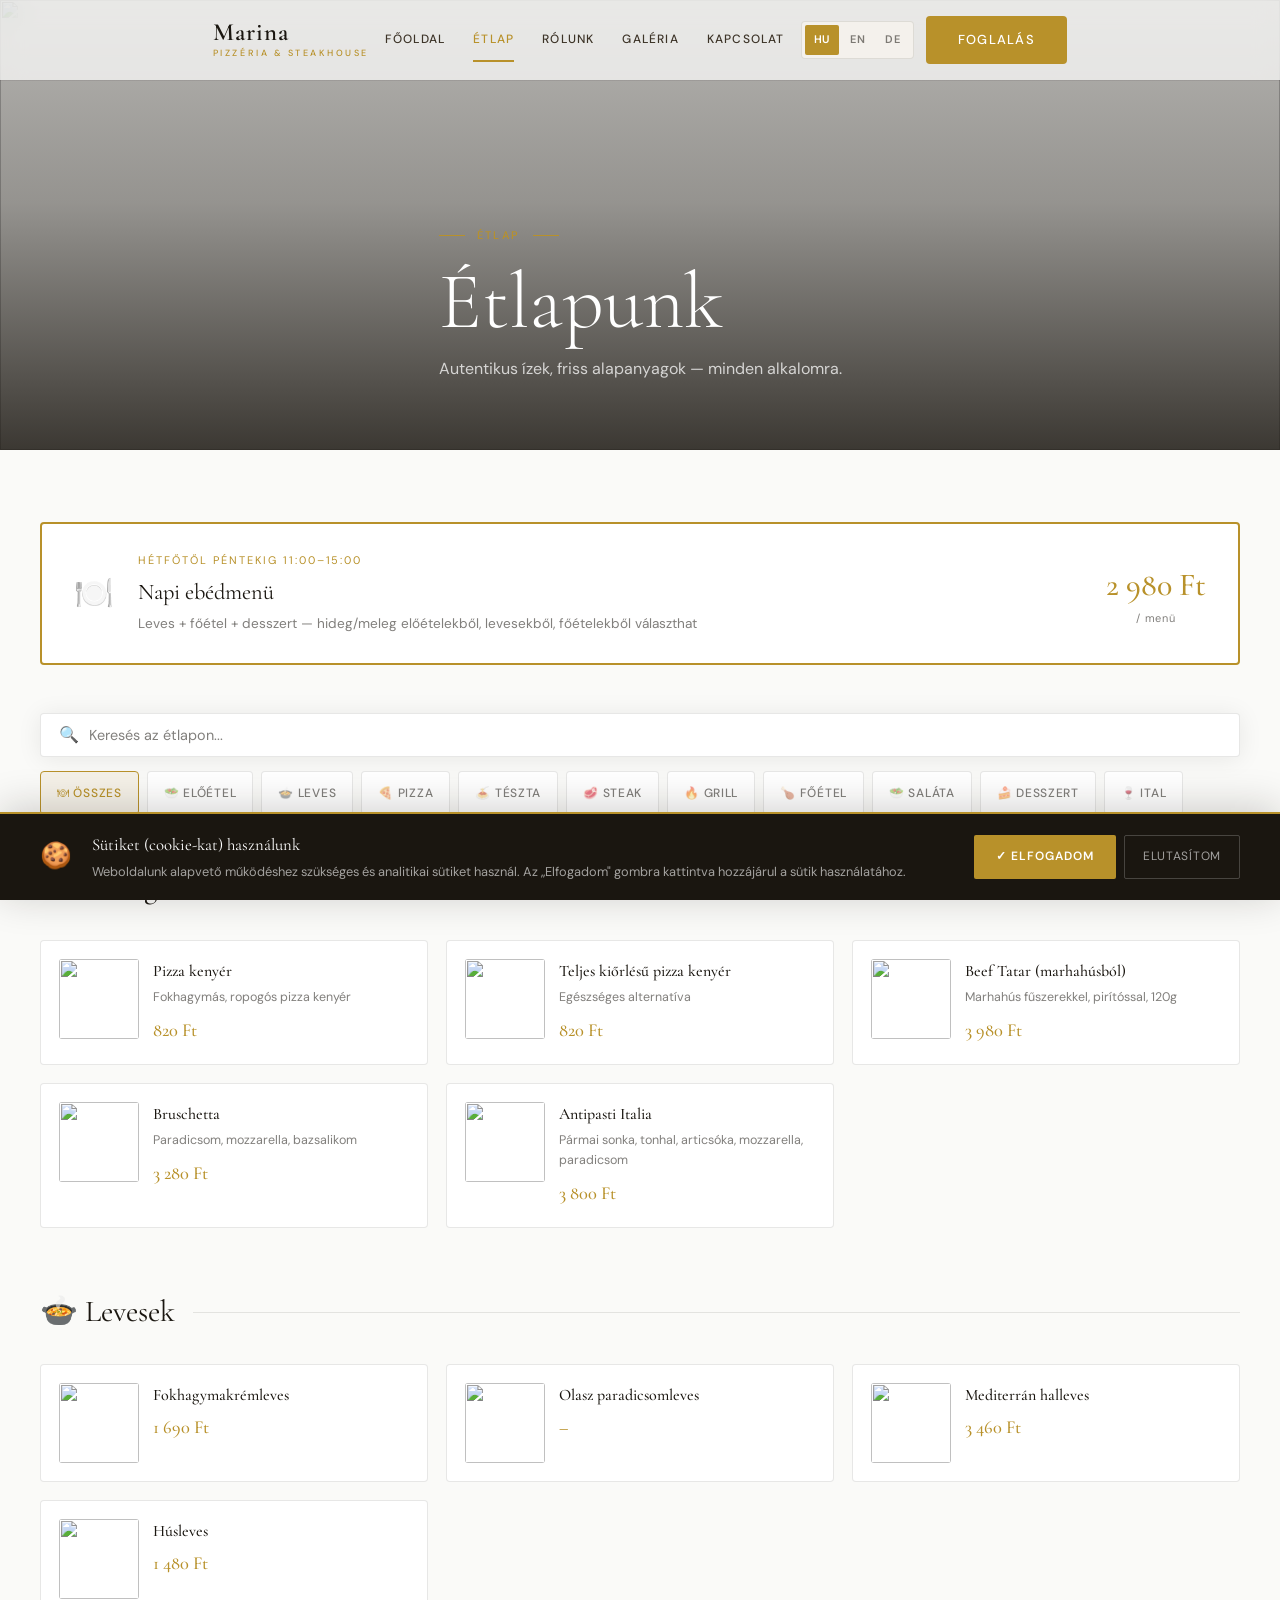
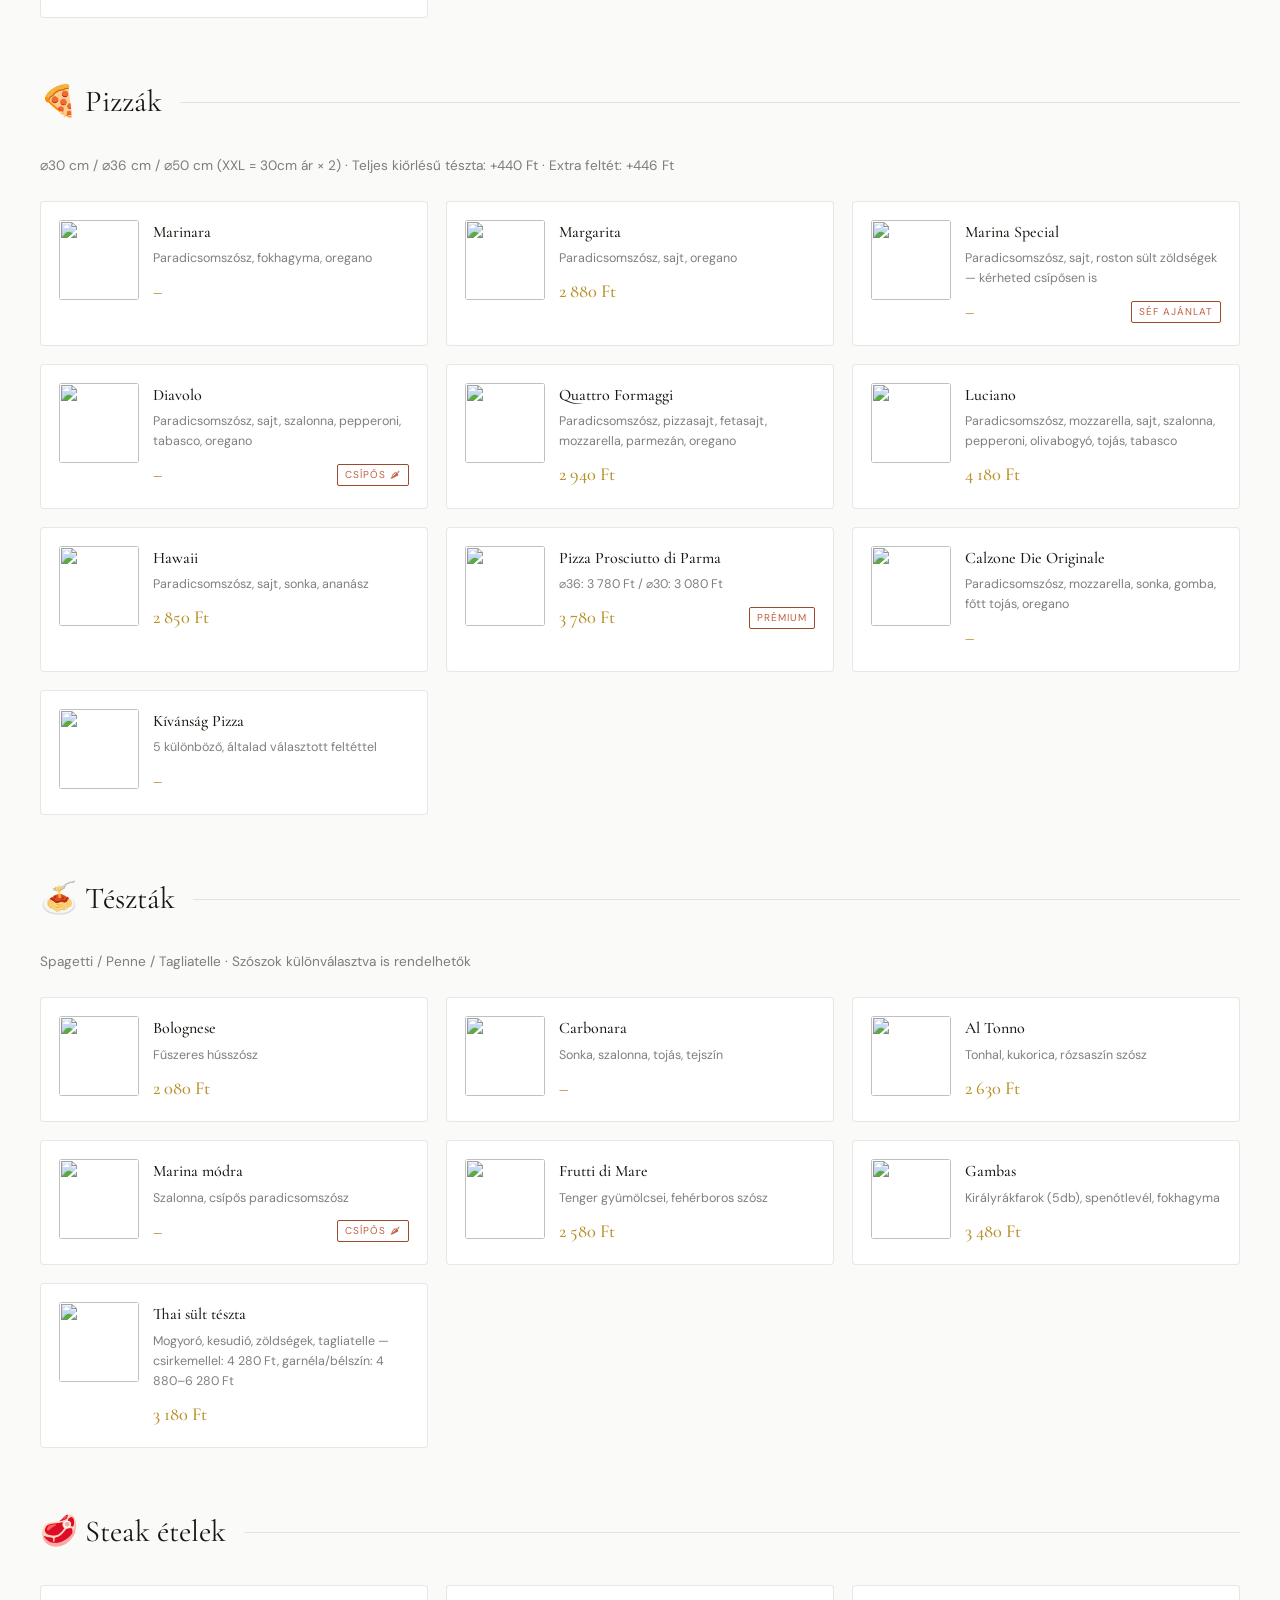
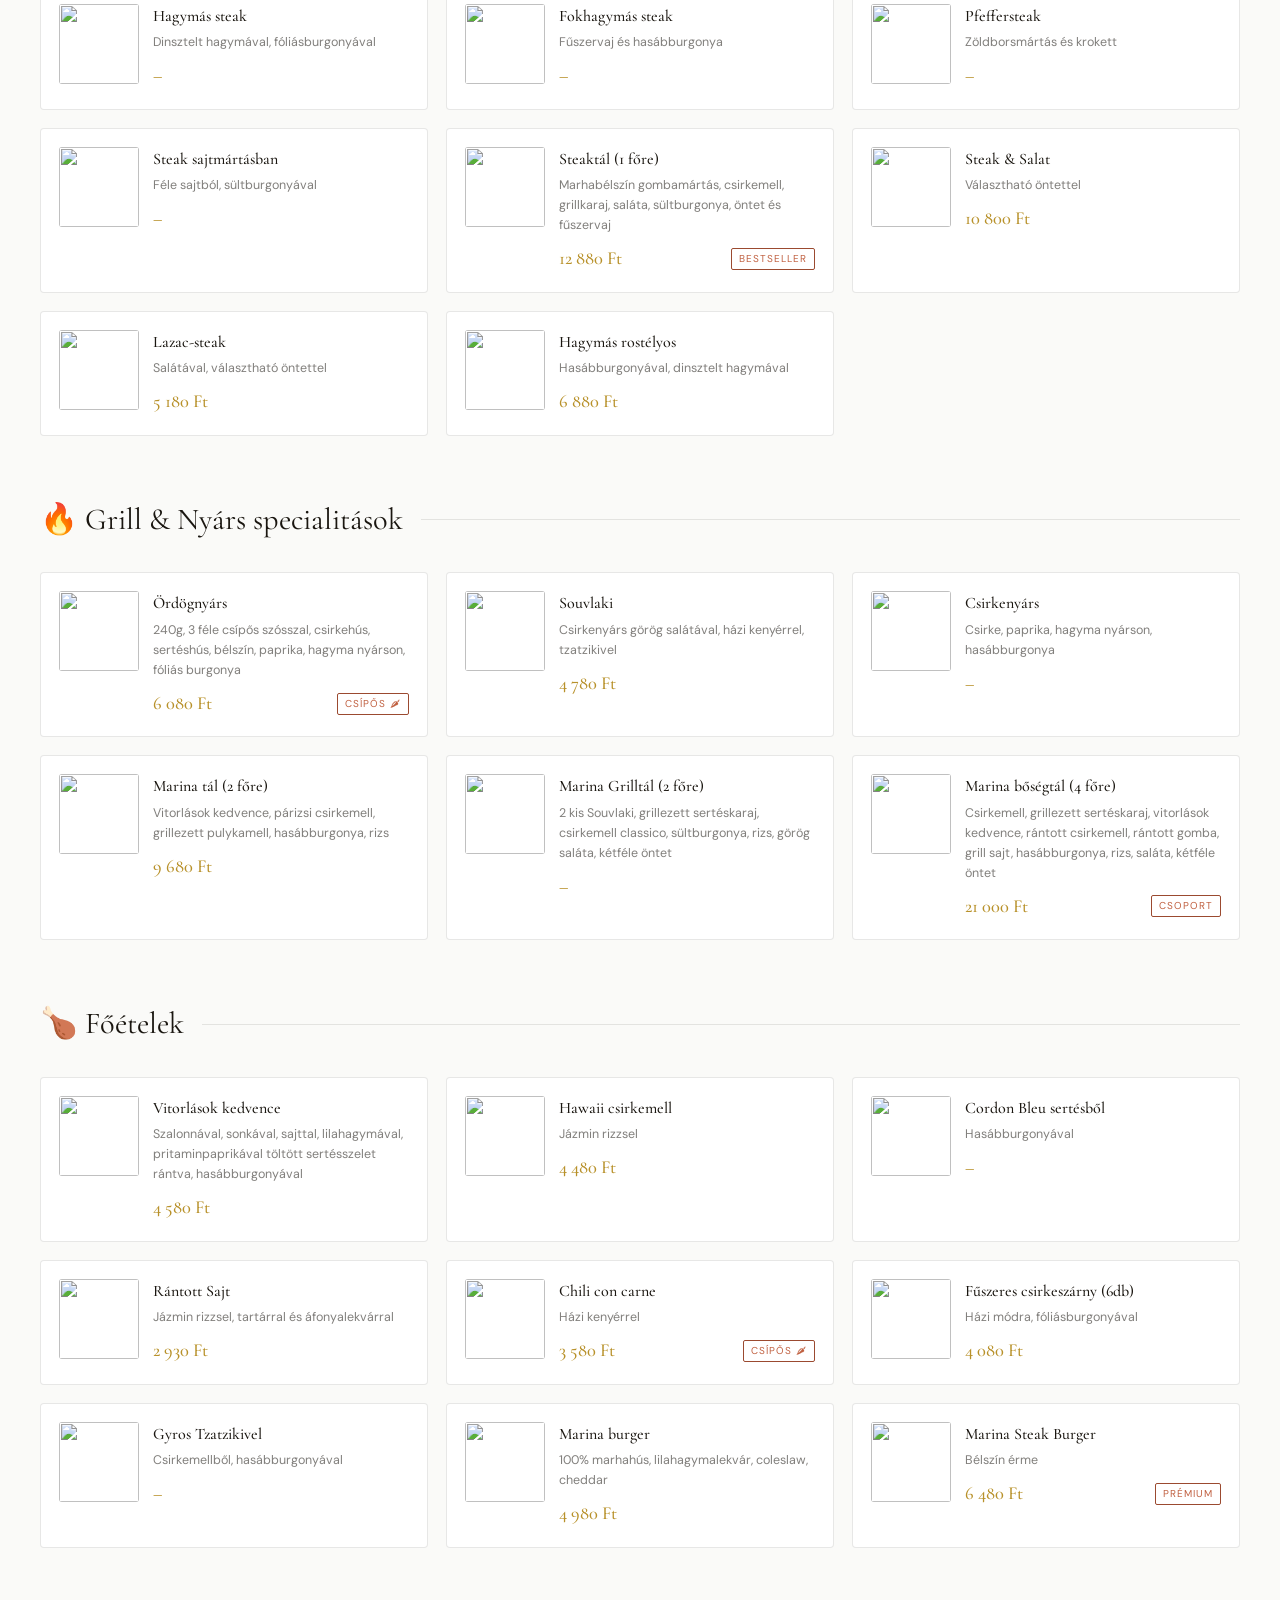
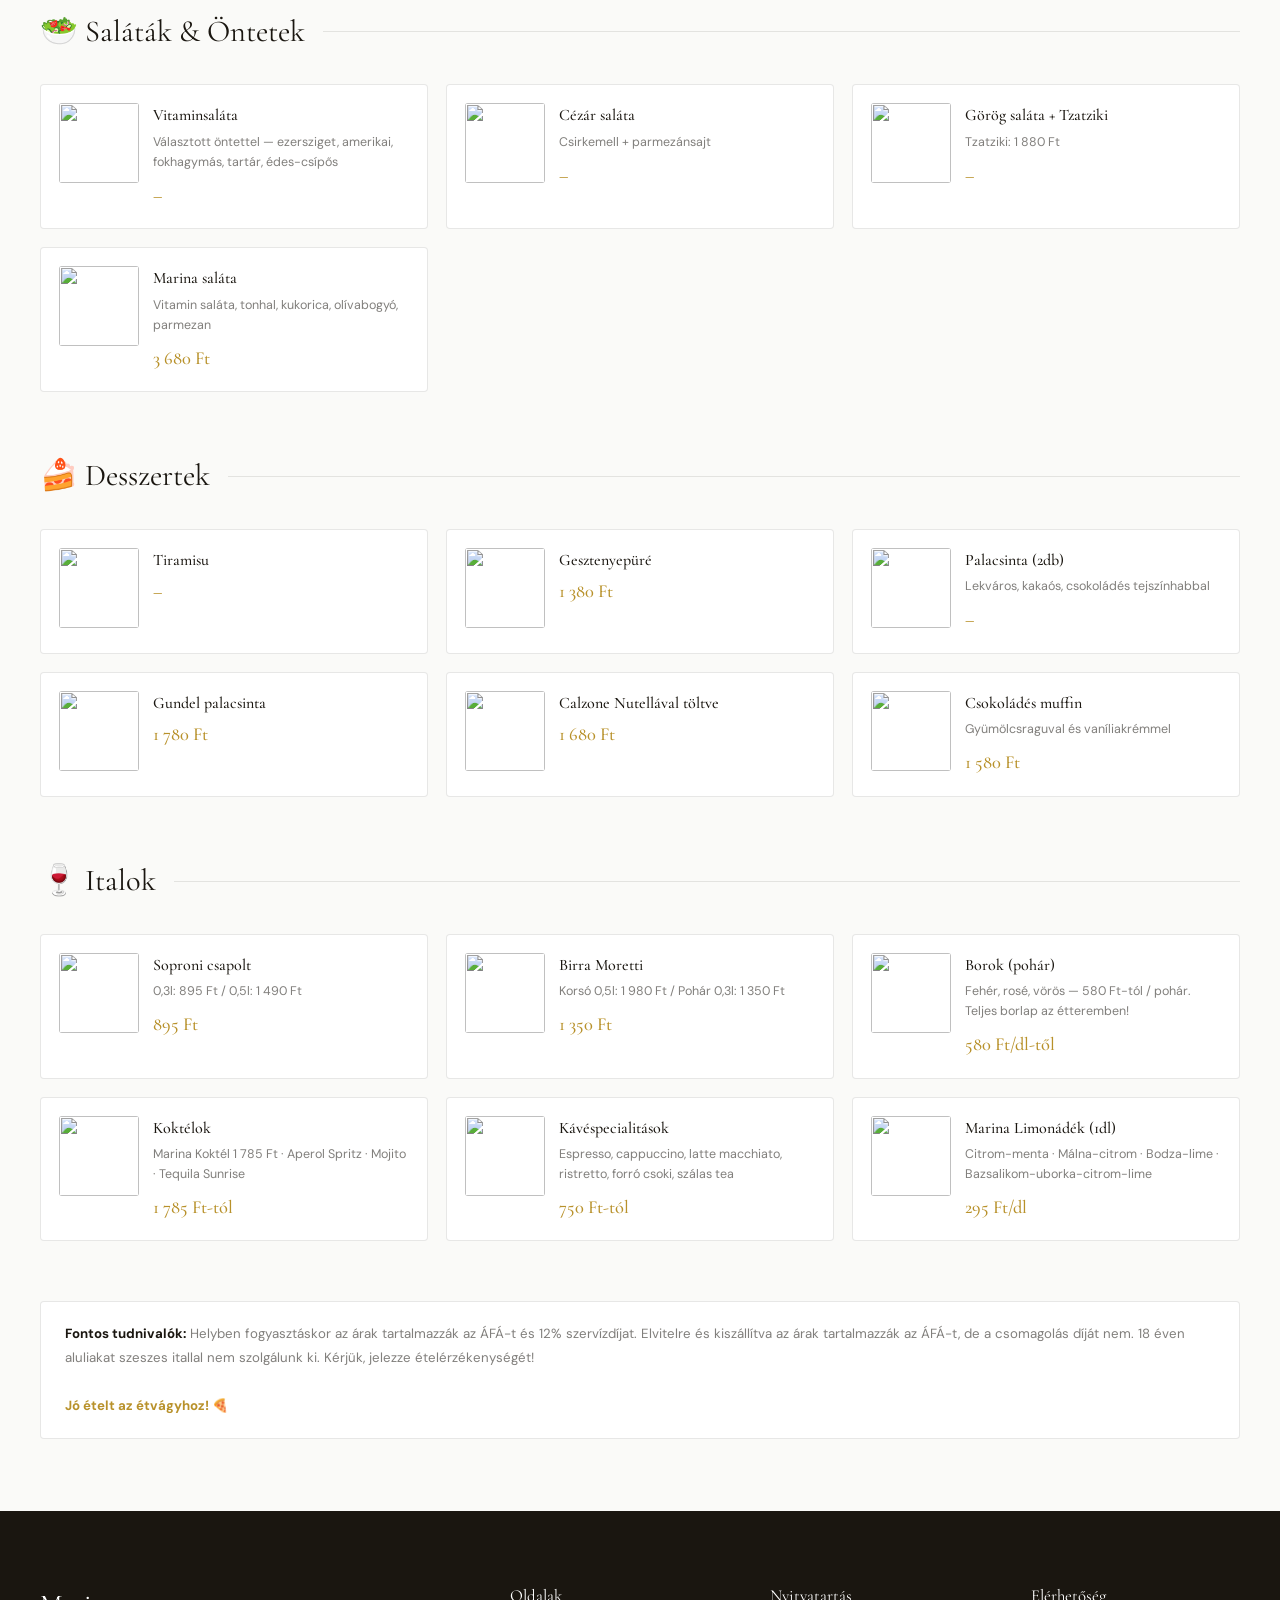
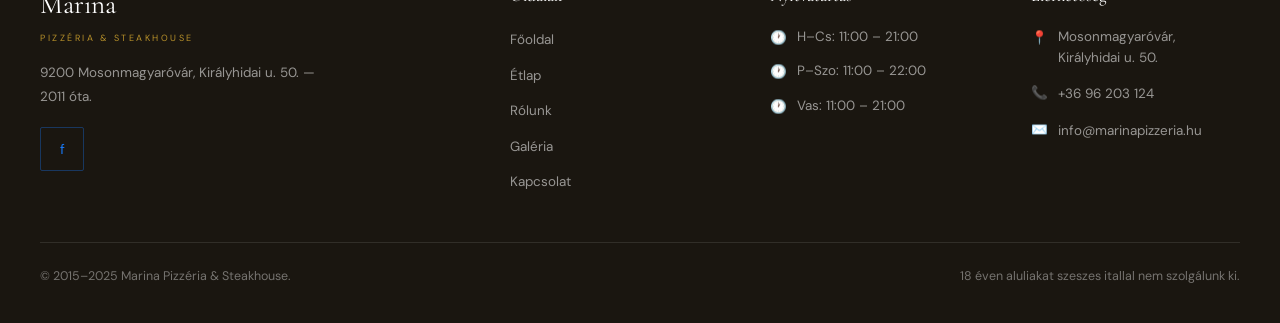
==== commit e629c056: "Add files via upload" ====
--- a/etlap.html
+++ b/etlap.html
@@ -41,7 +41,7 @@
 
 <main id="main">
 <section class="page-hero">
-  <div class="page-hero__bg"><img src="https://images.unsplash.com/photo-1555396273-367ea4eb4db5?w=1600&q=85" alt="" width="1600" height="900" loading="eager"/></div>
+  <div class="page-hero__bg"><img src="https://www.marinapizzeria.hu/img/gallery/galeria-marina-2019-02-26-13-33-33.jpg" alt="" width="1600" height="900" loading="eager"/></div>
   <div class="container"><div class="page-hero__content">
     <div class="label" data-i18n="nav_menu">Étlap</div>
     <h1 class="page-hero__title">Étlapunk</h1>
@@ -91,11 +91,11 @@
     <div class="menu-section" id="sec-eloetel">
       <h2 class="menu-section-title reveal">🥗 Hideg előételek</h2>
       <div class="menu-grid">
-        <div class="menu-item reveal" data-cat="eloetel" data-name="pizza kenyér"><img class="menu-item__img" src="https://images.unsplash.com/photo-1565299585323-38d6b0865b47?w=180&q=80" alt="" width="80" height="80" loading="lazy"/><div class="menu-item__body"><div class="menu-item__name">Pizza kenyér</div><div class="menu-item__desc">Fokhagymás, ropogós pizza kenyér</div><div class="menu-item__footer"><span class="menu-item__price">820 Ft</span></div></div></div>
-        <div class="menu-item reveal" data-cat="eloetel" data-name="teljes kiőrlésű pizza kenyér"><img class="menu-item__img" src="https://images.unsplash.com/photo-1565299585323-38d6b0865b47?w=180&q=80" alt="" width="80" height="80" loading="lazy"/><div class="menu-item__body"><div class="menu-item__name">Teljes kiőrlésű pizza kenyér</div><div class="menu-item__desc">Egészséges alternatíva</div><div class="menu-item__footer"><span class="menu-item__price">820 Ft</span></div></div></div>
-        <div class="menu-item reveal" data-cat="eloetel" data-name="beef tatar"><img class="menu-item__img" src="https://images.unsplash.com/photo-1544025162-d76538b2a681?w=180&q=80" alt="" width="80" height="80" loading="lazy"/><div class="menu-item__body"><div class="menu-item__name">Beef Tatar (marhahúsból)</div><div class="menu-item__desc">Marhahús fűszerekkel, pirítóssal, 120g</div><div class="menu-item__footer"><span class="menu-item__price">3 980 Ft</span></div></div></div>
-        <div class="menu-item reveal" data-cat="eloetel" data-name="bruschetta"><img class="menu-item__img" src="https://images.unsplash.com/photo-1565299585323-38d6b0865b47?w=180&q=80" alt="" width="80" height="80" loading="lazy"/><div class="menu-item__body"><div class="menu-item__name">Bruschetta</div><div class="menu-item__desc">Paradicsom, mozzarella, bazsalikom</div><div class="menu-item__footer"><span class="menu-item__price">3 280 Ft</span></div></div></div>
-        <div class="menu-item reveal" data-cat="eloetel" data-name="antipasti italia"><img class="menu-item__img" src="https://images.unsplash.com/photo-1565299585323-38d6b0865b47?w=180&q=80" alt="" width="80" height="80" loading="lazy"/><div class="menu-item__body"><div class="menu-item__name">Antipasti Italia</div><div class="menu-item__desc">Pármai sonka, tonhal, articsóka, mozzarella, paradicsom</div><div class="menu-item__footer"><span class="menu-item__price">3 800 Ft</span></div></div></div>
+        <div class="menu-item reveal" data-cat="eloetel" data-name="pizza kenyér"><img class="menu-item__img" src="https://www.marinapizzeria.hu/img/gallery/galeria-bruscetta-2022-03-18-14-52-57.jpg" alt="" width="80" height="80" loading="lazy"/><div class="menu-item__body"><div class="menu-item__name">Pizza kenyér</div><div class="menu-item__desc">Fokhagymás, ropogós pizza kenyér</div><div class="menu-item__footer"><span class="menu-item__price">820 Ft</span></div></div></div>
+        <div class="menu-item reveal" data-cat="eloetel" data-name="teljes kiőrlésű pizza kenyér"><img class="menu-item__img" src="https://www.marinapizzeria.hu/img/gallery/galeria-bruscetta-2022-03-18-14-52-57.jpg" alt="" width="80" height="80" loading="lazy"/><div class="menu-item__body"><div class="menu-item__name">Teljes kiőrlésű pizza kenyér</div><div class="menu-item__desc">Egészséges alternatíva</div><div class="menu-item__footer"><span class="menu-item__price">820 Ft</span></div></div></div>
+        <div class="menu-item reveal" data-cat="eloetel" data-name="beef tatar"><img class="menu-item__img" src="https://www.marinapizzeria.hu/img/gallery/galeria-tatar-2022-03-18-14-52-34.jpg" alt="" width="80" height="80" loading="lazy"/><div class="menu-item__body"><div class="menu-item__name">Beef Tatar (marhahúsból)</div><div class="menu-item__desc">Marhahús fűszerekkel, pirítóssal, 120g</div><div class="menu-item__footer"><span class="menu-item__price">3 980 Ft</span></div></div></div>
+        <div class="menu-item reveal" data-cat="eloetel" data-name="bruschetta"><img class="menu-item__img" src="https://www.marinapizzeria.hu/img/gallery/galeria-bruscetta-2022-03-18-14-52-57.jpg" alt="" width="80" height="80" loading="lazy"/><div class="menu-item__body"><div class="menu-item__name">Bruschetta</div><div class="menu-item__desc">Paradicsom, mozzarella, bazsalikom</div><div class="menu-item__footer"><span class="menu-item__price">3 280 Ft</span></div></div></div>
+        <div class="menu-item reveal" data-cat="eloetel" data-name="antipasti italia"><img class="menu-item__img" src="https://www.marinapizzeria.hu/img/gallery/galeria-bruscetta-2022-03-18-14-52-57.jpg" alt="" width="80" height="80" loading="lazy"/><div class="menu-item__body"><div class="menu-item__name">Antipasti Italia</div><div class="menu-item__desc">Pármai sonka, tonhal, articsóka, mozzarella, paradicsom</div><div class="menu-item__footer"><span class="menu-item__price">3 800 Ft</span></div></div></div>
       </div>
     </div>
 
@@ -103,10 +103,10 @@
     <div class="menu-section" id="sec-leves">
       <h2 class="menu-section-title reveal">🍲 Levesek</h2>
       <div class="menu-grid">
-        <div class="menu-item reveal" data-cat="leves" data-name="fokhagymakrémleves"><img class="menu-item__img" src="https://images.unsplash.com/photo-1547592166-23ac45744acd?w=180&q=80" alt="" width="80" height="80" loading="lazy"/><div class="menu-item__body"><div class="menu-item__name">Fokhagymakrémleves</div><div class="menu-item__footer"><span class="menu-item__price">1 690 Ft</span></div></div></div>
-        <div class="menu-item reveal" data-cat="leves" data-name="olasz paradicsomleves"><img class="menu-item__img" src="https://images.unsplash.com/photo-1547592166-23ac45744acd?w=180&q=80" alt="" width="80" height="80" loading="lazy"/><div class="menu-item__body"><div class="menu-item__name">Olasz paradicsomleves</div><div class="menu-item__footer"><span class="menu-item__price">–</span></div></div></div>
-        <div class="menu-item reveal" data-cat="leves" data-name="mediterrán halleves"><img class="menu-item__img" src="https://images.unsplash.com/photo-1547592166-23ac45744acd?w=180&q=80" alt="" width="80" height="80" loading="lazy"/><div class="menu-item__body"><div class="menu-item__name">Mediterrán halleves</div><div class="menu-item__footer"><span class="menu-item__price">3 460 Ft</span></div></div></div>
-        <div class="menu-item reveal" data-cat="leves" data-name="húsleves"><img class="menu-item__img" src="https://images.unsplash.com/photo-1547592166-23ac45744acd?w=180&q=80" alt="" width="80" height="80" loading="lazy"/><div class="menu-item__body"><div class="menu-item__name">Húsleves</div><div class="menu-item__footer"><span class="menu-item__price">1 480 Ft</span></div></div></div>
+        <div class="menu-item reveal" data-cat="leves" data-name="fokhagymakrémleves"><img class="menu-item__img" src="https://www.marinapizzeria.hu/img/gallery/galeria-vitamin-salata-2022-03-18-15-05-29.jpg" alt="" width="80" height="80" loading="lazy"/><div class="menu-item__body"><div class="menu-item__name">Fokhagymakrémleves</div><div class="menu-item__footer"><span class="menu-item__price">1 690 Ft</span></div></div></div>
+        <div class="menu-item reveal" data-cat="leves" data-name="olasz paradicsomleves"><img class="menu-item__img" src="https://www.marinapizzeria.hu/img/gallery/galeria-vitamin-salata-2022-03-18-15-05-29.jpg" alt="" width="80" height="80" loading="lazy"/><div class="menu-item__body"><div class="menu-item__name">Olasz paradicsomleves</div><div class="menu-item__footer"><span class="menu-item__price">–</span></div></div></div>
+        <div class="menu-item reveal" data-cat="leves" data-name="mediterrán halleves"><img class="menu-item__img" src="https://www.marinapizzeria.hu/img/gallery/galeria-vitamin-salata-2022-03-18-15-05-29.jpg" alt="" width="80" height="80" loading="lazy"/><div class="menu-item__body"><div class="menu-item__name">Mediterrán halleves</div><div class="menu-item__footer"><span class="menu-item__price">3 460 Ft</span></div></div></div>
+        <div class="menu-item reveal" data-cat="leves" data-name="húsleves"><img class="menu-item__img" src="https://www.marinapizzeria.hu/img/gallery/galeria-vitamin-salata-2022-03-18-15-05-29.jpg" alt="" width="80" height="80" loading="lazy"/><div class="menu-item__body"><div class="menu-item__name">Húsleves</div><div class="menu-item__footer"><span class="menu-item__price">1 480 Ft</span></div></div></div>
       </div>
     </div>
 
@@ -115,16 +115,16 @@
       <h2 class="menu-section-title reveal">🍕 Pizzák</h2>
       <p style="color:var(--ink-dim);font-size:0.85rem;margin-bottom:24px;">⌀30 cm / ⌀36 cm / ⌀50 cm (XXL = 30cm ár × 2) · Teljes kiőrlésű tészta: +440 Ft · Extra feltét: +446 Ft</p>
       <div class="menu-grid">
-        <div class="menu-item reveal" data-cat="pizza" data-name="marinara pizza"><img class="menu-item__img" src="https://images.unsplash.com/photo-1574071318508-1cdbab80d002?w=180&q=80" alt="" width="80" height="80" loading="lazy"/><div class="menu-item__body"><div class="menu-item__name">Marinara</div><div class="menu-item__desc">Paradicsomszósz, fokhagyma, oregano</div><div class="menu-item__footer"><span class="menu-item__price">–</span></div></div></div>
-        <div class="menu-item reveal" data-cat="pizza" data-name="margarita pizza"><img class="menu-item__img" src="https://images.unsplash.com/photo-1574071318508-1cdbab80d002?w=180&q=80" alt="" width="80" height="80" loading="lazy"/><div class="menu-item__body"><div class="menu-item__name">Margarita</div><div class="menu-item__desc">Paradicsomszósz, sajt, oregano</div><div class="menu-item__footer"><span class="menu-item__price">2 880 Ft</span></div></div></div>
-        <div class="menu-item reveal" data-cat="pizza" data-name="marina special pizza"><img class="menu-item__img" src="https://images.unsplash.com/photo-1574071318508-1cdbab80d002?w=180&q=80" alt="" width="80" height="80" loading="lazy"/><div class="menu-item__body"><div class="menu-item__name">Marina Special</div><div class="menu-item__desc">Paradicsomszósz, sajt, roston sült zöldségek — kérheted csípősen is</div><div class="menu-item__footer"><span class="menu-item__price">–</span><span class="menu-item__tag">Séf ajánlat</span></div></div></div>
-        <div class="menu-item reveal" data-cat="pizza" data-name="diavolo pizza csípős"><img class="menu-item__img" src="https://images.unsplash.com/photo-1574071318508-1cdbab80d002?w=180&q=80" alt="" width="80" height="80" loading="lazy"/><div class="menu-item__body"><div class="menu-item__name">Diavolo</div><div class="menu-item__desc">Paradicsomszósz, sajt, szalonna, pepperoni, tabasco, oregano</div><div class="menu-item__footer"><span class="menu-item__price">–</span><span class="menu-item__tag">Csípős 🌶</span></div></div></div>
-        <div class="menu-item reveal" data-cat="pizza" data-name="quattro formaggi pizza"><img class="menu-item__img" src="https://images.unsplash.com/photo-1574071318508-1cdbab80d002?w=180&q=80" alt="" width="80" height="80" loading="lazy"/><div class="menu-item__body"><div class="menu-item__name">Quattro Formaggi</div><div class="menu-item__desc">Paradicsomszósz, pizzasajt, fetasajt, mozzarella, parmezán, oregano</div><div class="menu-item__footer"><span class="menu-item__price">2 940 Ft</span></div></div></div>
-        <div class="menu-item reveal" data-cat="pizza" data-name="luciano pizza"><img class="menu-item__img" src="https://images.unsplash.com/photo-1574071318508-1cdbab80d002?w=180&q=80" alt="" width="80" height="80" loading="lazy"/><div class="menu-item__body"><div class="menu-item__name">Luciano</div><div class="menu-item__desc">Paradicsomszósz, mozzarella, sajt, szalonna, pepperoni, olivabogyó, tojás, tabasco</div><div class="menu-item__footer"><span class="menu-item__price">4 180 Ft</span></div></div></div>
-        <div class="menu-item reveal" data-cat="pizza" data-name="hawaii pizza"><img class="menu-item__img" src="https://images.unsplash.com/photo-1574071318508-1cdbab80d002?w=180&q=80" alt="" width="80" height="80" loading="lazy"/><div class="menu-item__body"><div class="menu-item__name">Hawaii</div><div class="menu-item__desc">Paradicsomszósz, sajt, sonka, ananász</div><div class="menu-item__footer"><span class="menu-item__price">2 850 Ft</span></div></div></div>
-        <div class="menu-item reveal" data-cat="pizza" data-name="prosciutto di parma pizza"><img class="menu-item__img" src="https://images.unsplash.com/photo-1574071318508-1cdbab80d002?w=180&q=80" alt="" width="80" height="80" loading="lazy"/><div class="menu-item__body"><div class="menu-item__name">Pizza Prosciutto di Parma</div><div class="menu-item__desc">⌀36: 3 780 Ft / ⌀30: 3 080 Ft</div><div class="menu-item__footer"><span class="menu-item__price">3 780 Ft</span><span class="menu-item__tag">Prémium</span></div></div></div>
-        <div class="menu-item reveal" data-cat="pizza" data-name="calzone pizza töltött"><img class="menu-item__img" src="https://images.unsplash.com/photo-1574071318508-1cdbab80d002?w=180&q=80" alt="" width="80" height="80" loading="lazy"/><div class="menu-item__body"><div class="menu-item__name">Calzone Die Originale</div><div class="menu-item__desc">Paradicsomszósz, mozzarella, sonka, gomba, főtt tojás, oregano</div><div class="menu-item__footer"><span class="menu-item__price">–</span></div></div></div>
-        <div class="menu-item reveal" data-cat="pizza" data-name="kívánság pizza feltét"><img class="menu-item__img" src="https://images.unsplash.com/photo-1574071318508-1cdbab80d002?w=180&q=80" alt="" width="80" height="80" loading="lazy"/><div class="menu-item__body"><div class="menu-item__name">Kívánság Pizza</div><div class="menu-item__desc">5 különböző, általad választott feltéttel</div><div class="menu-item__footer"><span class="menu-item__price">–</span></div></div></div>
+        <div class="menu-item reveal" data-cat="pizza" data-name="marinara pizza"><img class="menu-item__img" src="https://www.marinapizzeria.hu/img/gallery/galeria-calzone-nutella-2023-06-28-21-25-47.jpg" alt="" width="80" height="80" loading="lazy"/><div class="menu-item__body"><div class="menu-item__name">Marinara</div><div class="menu-item__desc">Paradicsomszósz, fokhagyma, oregano</div><div class="menu-item__footer"><span class="menu-item__price">–</span></div></div></div>
+        <div class="menu-item reveal" data-cat="pizza" data-name="margarita pizza"><img class="menu-item__img" src="https://www.marinapizzeria.hu/img/gallery/galeria-calzone-nutella-2023-06-28-21-25-47.jpg" alt="" width="80" height="80" loading="lazy"/><div class="menu-item__body"><div class="menu-item__name">Margarita</div><div class="menu-item__desc">Paradicsomszósz, sajt, oregano</div><div class="menu-item__footer"><span class="menu-item__price">2 880 Ft</span></div></div></div>
+        <div class="menu-item reveal" data-cat="pizza" data-name="marina special pizza"><img class="menu-item__img" src="https://www.marinapizzeria.hu/img/gallery/galeria-calzone-nutella-2023-06-28-21-25-47.jpg" alt="" width="80" height="80" loading="lazy"/><div class="menu-item__body"><div class="menu-item__name">Marina Special</div><div class="menu-item__desc">Paradicsomszósz, sajt, roston sült zöldségek — kérheted csípősen is</div><div class="menu-item__footer"><span class="menu-item__price">–</span><span class="menu-item__tag">Séf ajánlat</span></div></div></div>
+        <div class="menu-item reveal" data-cat="pizza" data-name="diavolo pizza csípős"><img class="menu-item__img" src="https://www.marinapizzeria.hu/img/gallery/galeria-calzone-nutella-2023-06-28-21-25-47.jpg" alt="" width="80" height="80" loading="lazy"/><div class="menu-item__body"><div class="menu-item__name">Diavolo</div><div class="menu-item__desc">Paradicsomszósz, sajt, szalonna, pepperoni, tabasco, oregano</div><div class="menu-item__footer"><span class="menu-item__price">–</span><span class="menu-item__tag">Csípős 🌶</span></div></div></div>
+        <div class="menu-item reveal" data-cat="pizza" data-name="quattro formaggi pizza"><img class="menu-item__img" src="https://www.marinapizzeria.hu/img/gallery/galeria-calzone-nutella-2023-06-28-21-25-47.jpg" alt="" width="80" height="80" loading="lazy"/><div class="menu-item__body"><div class="menu-item__name">Quattro Formaggi</div><div class="menu-item__desc">Paradicsomszósz, pizzasajt, fetasajt, mozzarella, parmezán, oregano</div><div class="menu-item__footer"><span class="menu-item__price">2 940 Ft</span></div></div></div>
+        <div class="menu-item reveal" data-cat="pizza" data-name="luciano pizza"><img class="menu-item__img" src="https://www.marinapizzeria.hu/img/gallery/galeria-calzone-nutella-2023-06-28-21-25-47.jpg" alt="" width="80" height="80" loading="lazy"/><div class="menu-item__body"><div class="menu-item__name">Luciano</div><div class="menu-item__desc">Paradicsomszósz, mozzarella, sajt, szalonna, pepperoni, olivabogyó, tojás, tabasco</div><div class="menu-item__footer"><span class="menu-item__price">4 180 Ft</span></div></div></div>
+        <div class="menu-item reveal" data-cat="pizza" data-name="hawaii pizza"><img class="menu-item__img" src="https://www.marinapizzeria.hu/img/gallery/galeria-calzone-nutella-2023-06-28-21-25-47.jpg" alt="" width="80" height="80" loading="lazy"/><div class="menu-item__body"><div class="menu-item__name">Hawaii</div><div class="menu-item__desc">Paradicsomszósz, sajt, sonka, ananász</div><div class="menu-item__footer"><span class="menu-item__price">2 850 Ft</span></div></div></div>
+        <div class="menu-item reveal" data-cat="pizza" data-name="prosciutto di parma pizza"><img class="menu-item__img" src="https://www.marinapizzeria.hu/img/gallery/galeria-calzone-nutella-2023-06-28-21-25-47.jpg" alt="" width="80" height="80" loading="lazy"/><div class="menu-item__body"><div class="menu-item__name">Pizza Prosciutto di Parma</div><div class="menu-item__desc">⌀36: 3 780 Ft / ⌀30: 3 080 Ft</div><div class="menu-item__footer"><span class="menu-item__price">3 780 Ft</span><span class="menu-item__tag">Prémium</span></div></div></div>
+        <div class="menu-item reveal" data-cat="pizza" data-name="calzone pizza töltött"><img class="menu-item__img" src="https://www.marinapizzeria.hu/img/gallery/galeria-calzone-nutella-2023-06-28-21-25-47.jpg" alt="" width="80" height="80" loading="lazy"/><div class="menu-item__body"><div class="menu-item__name">Calzone Die Originale</div><div class="menu-item__desc">Paradicsomszósz, mozzarella, sonka, gomba, főtt tojás, oregano</div><div class="menu-item__footer"><span class="menu-item__price">–</span></div></div></div>
+        <div class="menu-item reveal" data-cat="pizza" data-name="kívánság pizza feltét"><img class="menu-item__img" src="https://www.marinapizzeria.hu/img/gallery/galeria-calzone-nutella-2023-06-28-21-25-47.jpg" alt="" width="80" height="80" loading="lazy"/><div class="menu-item__body"><div class="menu-item__name">Kívánság Pizza</div><div class="menu-item__desc">5 különböző, általad választott feltéttel</div><div class="menu-item__footer"><span class="menu-item__price">–</span></div></div></div>
       </div>
     </div>
 
@@ -133,13 +133,13 @@
       <h2 class="menu-section-title reveal">🍝 Tészták</h2>
       <p style="color:var(--ink-dim);font-size:0.85rem;margin-bottom:24px;">Spagetti / Penne / Tagliatelle · Szószok különválasztva is rendelhetők</p>
       <div class="menu-grid">
-        <div class="menu-item reveal" data-cat="pasta" data-name="bolognese tészta"><img class="menu-item__img" src="https://images.unsplash.com/photo-1621996346565-e3dbc646d9a9?w=180&q=80" alt="" width="80" height="80" loading="lazy"/><div class="menu-item__body"><div class="menu-item__name">Bolognese</div><div class="menu-item__desc">Fűszeres hússzósz</div><div class="menu-item__footer"><span class="menu-item__price">2 080 Ft</span></div></div></div>
-        <div class="menu-item reveal" data-cat="pasta" data-name="carbonara tészta"><img class="menu-item__img" src="https://images.unsplash.com/photo-1621996346565-e3dbc646d9a9?w=180&q=80" alt="" width="80" height="80" loading="lazy"/><div class="menu-item__body"><div class="menu-item__name">Carbonara</div><div class="menu-item__desc">Sonka, szalonna, tojás, tejszín</div><div class="menu-item__footer"><span class="menu-item__price">–</span></div></div></div>
-        <div class="menu-item reveal" data-cat="pasta" data-name="al tonno tészta tonhal"><img class="menu-item__img" src="https://images.unsplash.com/photo-1621996346565-e3dbc646d9a9?w=180&q=80" alt="" width="80" height="80" loading="lazy"/><div class="menu-item__body"><div class="menu-item__name">Al Tonno</div><div class="menu-item__desc">Tonhal, kukorica, rózsaszín szósz</div><div class="menu-item__footer"><span class="menu-item__price">2 630 Ft</span></div></div></div>
-        <div class="menu-item reveal" data-cat="pasta" data-name="marina módra tészta csípős"><img class="menu-item__img" src="https://images.unsplash.com/photo-1621996346565-e3dbc646d9a9?w=180&q=80" alt="" width="80" height="80" loading="lazy"/><div class="menu-item__body"><div class="menu-item__name">Marina módra</div><div class="menu-item__desc">Szalonna, csípős paradicsomszósz</div><div class="menu-item__footer"><span class="menu-item__price">–</span><span class="menu-item__tag">Csípős 🌶</span></div></div></div>
-        <div class="menu-item reveal" data-cat="pasta" data-name="frutti di mare tenger gyümölcsei"><img class="menu-item__img" src="https://images.unsplash.com/photo-1621996346565-e3dbc646d9a9?w=180&q=80" alt="" width="80" height="80" loading="lazy"/><div class="menu-item__body"><div class="menu-item__name">Frutti di Mare</div><div class="menu-item__desc">Tenger gyümölcsei, fehérboros szósz</div><div class="menu-item__footer"><span class="menu-item__price">2 580 Ft</span></div></div></div>
-        <div class="menu-item reveal" data-cat="pasta" data-name="gambas garnéla rák tészta"><img class="menu-item__img" src="https://images.unsplash.com/photo-1621996346565-e3dbc646d9a9?w=180&q=80" alt="" width="80" height="80" loading="lazy"/><div class="menu-item__body"><div class="menu-item__name">Gambas</div><div class="menu-item__desc">Királyrákfarok (5db), spenótlevél, fokhagyma</div><div class="menu-item__footer"><span class="menu-item__price">3 480 Ft</span></div></div></div>
-        <div class="menu-item reveal" data-cat="pasta" data-name="thai sült tészta wok"><img class="menu-item__img" src="https://images.unsplash.com/photo-1621996346565-e3dbc646d9a9?w=180&q=80" alt="" width="80" height="80" loading="lazy"/><div class="menu-item__body"><div class="menu-item__name">Thai sült tészta</div><div class="menu-item__desc">Mogyoró, kesudió, zöldségek, tagliatelle — csirkemellel: 4 280 Ft, garnéla/bélszín: 4 880–6 280 Ft</div><div class="menu-item__footer"><span class="menu-item__price">3 180 Ft</span></div></div></div>
+        <div class="menu-item reveal" data-cat="pasta" data-name="bolognese tészta"><img class="menu-item__img" src="https://www.marinapizzeria.hu/img/gallery/galeria-penne-carbonara-2022-03-18-15-21-00.jpg" alt="" width="80" height="80" loading="lazy"/><div class="menu-item__body"><div class="menu-item__name">Bolognese</div><div class="menu-item__desc">Fűszeres hússzósz</div><div class="menu-item__footer"><span class="menu-item__price">2 080 Ft</span></div></div></div>
+        <div class="menu-item reveal" data-cat="pasta" data-name="carbonara tészta"><img class="menu-item__img" src="https://www.marinapizzeria.hu/img/gallery/galeria-penne-carbonara-2022-03-18-15-21-00.jpg" alt="" width="80" height="80" loading="lazy"/><div class="menu-item__body"><div class="menu-item__name">Carbonara</div><div class="menu-item__desc">Sonka, szalonna, tojás, tejszín</div><div class="menu-item__footer"><span class="menu-item__price">–</span></div></div></div>
+        <div class="menu-item reveal" data-cat="pasta" data-name="al tonno tészta tonhal"><img class="menu-item__img" src="https://www.marinapizzeria.hu/img/gallery/galeria-penne-carbonara-2022-03-18-15-21-00.jpg" alt="" width="80" height="80" loading="lazy"/><div class="menu-item__body"><div class="menu-item__name">Al Tonno</div><div class="menu-item__desc">Tonhal, kukorica, rózsaszín szósz</div><div class="menu-item__footer"><span class="menu-item__price">2 630 Ft</span></div></div></div>
+        <div class="menu-item reveal" data-cat="pasta" data-name="marina módra tészta csípős"><img class="menu-item__img" src="https://www.marinapizzeria.hu/img/gallery/galeria-penne-carbonara-2022-03-18-15-21-00.jpg" alt="" width="80" height="80" loading="lazy"/><div class="menu-item__body"><div class="menu-item__name">Marina módra</div><div class="menu-item__desc">Szalonna, csípős paradicsomszósz</div><div class="menu-item__footer"><span class="menu-item__price">–</span><span class="menu-item__tag">Csípős 🌶</span></div></div></div>
+        <div class="menu-item reveal" data-cat="pasta" data-name="frutti di mare tenger gyümölcsei"><img class="menu-item__img" src="https://www.marinapizzeria.hu/img/gallery/galeria-penne-carbonara-2022-03-18-15-21-00.jpg" alt="" width="80" height="80" loading="lazy"/><div class="menu-item__body"><div class="menu-item__name">Frutti di Mare</div><div class="menu-item__desc">Tenger gyümölcsei, fehérboros szósz</div><div class="menu-item__footer"><span class="menu-item__price">2 580 Ft</span></div></div></div>
+        <div class="menu-item reveal" data-cat="pasta" data-name="gambas garnéla rák tészta"><img class="menu-item__img" src="https://www.marinapizzeria.hu/img/gallery/galeria-penne-carbonara-2022-03-18-15-21-00.jpg" alt="" width="80" height="80" loading="lazy"/><div class="menu-item__body"><div class="menu-item__name">Gambas</div><div class="menu-item__desc">Királyrákfarok (5db), spenótlevél, fokhagyma</div><div class="menu-item__footer"><span class="menu-item__price">3 480 Ft</span></div></div></div>
+        <div class="menu-item reveal" data-cat="pasta" data-name="thai sült tészta wok"><img class="menu-item__img" src="https://www.marinapizzeria.hu/img/gallery/galeria-penne-carbonara-2022-03-18-15-21-00.jpg" alt="" width="80" height="80" loading="lazy"/><div class="menu-item__body"><div class="menu-item__name">Thai sült tészta</div><div class="menu-item__desc">Mogyoró, kesudió, zöldségek, tagliatelle — csirkemellel: 4 280 Ft, garnéla/bélszín: 4 880–6 280 Ft</div><div class="menu-item__footer"><span class="menu-item__price">3 180 Ft</span></div></div></div>
       </div>
     </div>
 
@@ -147,14 +147,14 @@
     <div class="menu-section" id="sec-steak">
       <h2 class="menu-section-title reveal">🥩 Steak ételek</h2>
       <div class="menu-grid">
-        <div class="menu-item reveal" data-cat="steak" data-name="hagymás steak"><img class="menu-item__img" src="https://images.unsplash.com/photo-1558030006-450675393462?w=180&q=80" alt="" width="80" height="80" loading="lazy"/><div class="menu-item__body"><div class="menu-item__name">Hagymás steak</div><div class="menu-item__desc">Dinsztelt hagymával, fóliásburgonyával</div><div class="menu-item__footer"><span class="menu-item__price">–</span></div></div></div>
-        <div class="menu-item reveal" data-cat="steak" data-name="fokhagymás steak"><img class="menu-item__img" src="https://images.unsplash.com/photo-1558030006-450675393462?w=180&q=80" alt="" width="80" height="80" loading="lazy"/><div class="menu-item__body"><div class="menu-item__name">Fokhagymás steak</div><div class="menu-item__desc">Fűszervaj és hasábburgonya</div><div class="menu-item__footer"><span class="menu-item__price">–</span></div></div></div>
-        <div class="menu-item reveal" data-cat="steak" data-name="pfeffersteak zöldbors"><img class="menu-item__img" src="https://images.unsplash.com/photo-1558030006-450675393462?w=180&q=80" alt="" width="80" height="80" loading="lazy"/><div class="menu-item__body"><div class="menu-item__name">Pfeffersteak</div><div class="menu-item__desc">Zöldborsmártás és krokett</div><div class="menu-item__footer"><span class="menu-item__price">–</span></div></div></div>
-        <div class="menu-item reveal" data-cat="steak" data-name="steak sajtmártásban"><img class="menu-item__img" src="https://images.unsplash.com/photo-1558030006-450675393462?w=180&q=80" alt="" width="80" height="80" loading="lazy"/><div class="menu-item__body"><div class="menu-item__name">Steak sajtmártásban</div><div class="menu-item__desc">Féle sajtból, sültburgonyával</div><div class="menu-item__footer"><span class="menu-item__price">–</span></div></div></div>
-        <div class="menu-item reveal" data-cat="steak" data-name="steaktál 1 fő marhabélszín"><img class="menu-item__img" src="https://images.unsplash.com/photo-1558030006-450675393462?w=180&q=80" alt="" width="80" height="80" loading="lazy"/><div class="menu-item__body"><div class="menu-item__name">Steaktál (1 főre)</div><div class="menu-item__desc">Marhabélszín gombamártás, csirkemell, grillkaraj, saláta, sültburgonya, öntet és fűszervaj</div><div class="menu-item__footer"><span class="menu-item__price">12 880 Ft</span><span class="menu-item__tag">Bestseller</span></div></div></div>
-        <div class="menu-item reveal" data-cat="steak" data-name="steak salat marha"><img class="menu-item__img" src="https://images.unsplash.com/photo-1558030006-450675393462?w=180&q=80" alt="" width="80" height="80" loading="lazy"/><div class="menu-item__body"><div class="menu-item__name">Steak &amp; Salat</div><div class="menu-item__desc">Választható öntettel</div><div class="menu-item__footer"><span class="menu-item__price">10 800 Ft</span></div></div></div>
-        <div class="menu-item reveal" data-cat="steak" data-name="lazac steak hal"><img class="menu-item__img" src="https://images.unsplash.com/photo-1558030006-450675393462?w=180&q=80" alt="" width="80" height="80" loading="lazy"/><div class="menu-item__body"><div class="menu-item__name">Lazac-steak</div><div class="menu-item__desc">Salátával, választható öntettel</div><div class="menu-item__footer"><span class="menu-item__price">5 180 Ft</span></div></div></div>
-        <div class="menu-item reveal" data-cat="steak" data-name="hagymás rostélyos"><img class="menu-item__img" src="https://images.unsplash.com/photo-1558030006-450675393462?w=180&q=80" alt="" width="80" height="80" loading="lazy"/><div class="menu-item__body"><div class="menu-item__name">Hagymás rostélyos</div><div class="menu-item__desc">Hasábburgonyával, dinsztelt hagymával</div><div class="menu-item__footer"><span class="menu-item__price">6 880 Ft</span></div></div></div>
+        <div class="menu-item reveal" data-cat="steak" data-name="hagymás steak"><img class="menu-item__img" src="https://www.marinapizzeria.hu/img/gallery/galeria-grillsteak-2022-03-18-15-23-38.jpg" alt="" width="80" height="80" loading="lazy"/><div class="menu-item__body"><div class="menu-item__name">Hagymás steak</div><div class="menu-item__desc">Dinsztelt hagymával, fóliásburgonyával</div><div class="menu-item__footer"><span class="menu-item__price">–</span></div></div></div>
+        <div class="menu-item reveal" data-cat="steak" data-name="fokhagymás steak"><img class="menu-item__img" src="https://www.marinapizzeria.hu/img/gallery/galeria-grillsteak-2022-03-18-15-23-38.jpg" alt="" width="80" height="80" loading="lazy"/><div class="menu-item__body"><div class="menu-item__name">Fokhagymás steak</div><div class="menu-item__desc">Fűszervaj és hasábburgonya</div><div class="menu-item__footer"><span class="menu-item__price">–</span></div></div></div>
+        <div class="menu-item reveal" data-cat="steak" data-name="pfeffersteak zöldbors"><img class="menu-item__img" src="https://www.marinapizzeria.hu/img/gallery/galeria-grillsteak-2022-03-18-15-23-38.jpg" alt="" width="80" height="80" loading="lazy"/><div class="menu-item__body"><div class="menu-item__name">Pfeffersteak</div><div class="menu-item__desc">Zöldborsmártás és krokett</div><div class="menu-item__footer"><span class="menu-item__price">–</span></div></div></div>
+        <div class="menu-item reveal" data-cat="steak" data-name="steak sajtmártásban"><img class="menu-item__img" src="https://www.marinapizzeria.hu/img/gallery/galeria-grillsteak-2022-03-18-15-23-38.jpg" alt="" width="80" height="80" loading="lazy"/><div class="menu-item__body"><div class="menu-item__name">Steak sajtmártásban</div><div class="menu-item__desc">Féle sajtból, sültburgonyával</div><div class="menu-item__footer"><span class="menu-item__price">–</span></div></div></div>
+        <div class="menu-item reveal" data-cat="steak" data-name="steaktál 1 fő marhabélszín"><img class="menu-item__img" src="https://www.marinapizzeria.hu/img/gallery/galeria-grillsteak-2022-03-18-15-23-38.jpg" alt="" width="80" height="80" loading="lazy"/><div class="menu-item__body"><div class="menu-item__name">Steaktál (1 főre)</div><div class="menu-item__desc">Marhabélszín gombamártás, csirkemell, grillkaraj, saláta, sültburgonya, öntet és fűszervaj</div><div class="menu-item__footer"><span class="menu-item__price">12 880 Ft</span><span class="menu-item__tag">Bestseller</span></div></div></div>
+        <div class="menu-item reveal" data-cat="steak" data-name="steak salat marha"><img class="menu-item__img" src="https://www.marinapizzeria.hu/img/gallery/galeria-grillsteak-2022-03-18-15-23-38.jpg" alt="" width="80" height="80" loading="lazy"/><div class="menu-item__body"><div class="menu-item__name">Steak &amp; Salat</div><div class="menu-item__desc">Választható öntettel</div><div class="menu-item__footer"><span class="menu-item__price">10 800 Ft</span></div></div></div>
+        <div class="menu-item reveal" data-cat="steak" data-name="lazac steak hal"><img class="menu-item__img" src="https://www.marinapizzeria.hu/img/gallery/galeria-grillsteak-2022-03-18-15-23-38.jpg" alt="" width="80" height="80" loading="lazy"/><div class="menu-item__body"><div class="menu-item__name">Lazac-steak</div><div class="menu-item__desc">Salátával, választható öntettel</div><div class="menu-item__footer"><span class="menu-item__price">5 180 Ft</span></div></div></div>
+        <div class="menu-item reveal" data-cat="steak" data-name="hagymás rostélyos"><img class="menu-item__img" src="https://www.marinapizzeria.hu/img/gallery/galeria-grillsteak-2022-03-18-15-23-38.jpg" alt="" width="80" height="80" loading="lazy"/><div class="menu-item__body"><div class="menu-item__name">Hagymás rostélyos</div><div class="menu-item__desc">Hasábburgonyával, dinsztelt hagymával</div><div class="menu-item__footer"><span class="menu-item__price">6 880 Ft</span></div></div></div>
       </div>
     </div>
 
@@ -162,12 +162,12 @@
     <div class="menu-section" id="sec-grill">
       <h2 class="menu-section-title reveal">🔥 Grill &amp; Nyárs specialitások</h2>
       <div class="menu-grid">
-        <div class="menu-item reveal" data-cat="grill" data-name="ördögnyárs csípős"><img class="menu-item__img" src="https://images.unsplash.com/photo-1565680018434-b513d5e5fd47?w=180&q=80" alt="" width="80" height="80" loading="lazy"/><div class="menu-item__body"><div class="menu-item__name">Ördögnyárs</div><div class="menu-item__desc">240g, 3 féle csípős szósszal, csirkehús, sertéshús, bélszín, paprika, hagyma nyárson, fóliás burgonya</div><div class="menu-item__footer"><span class="menu-item__price">6 080 Ft</span><span class="menu-item__tag">Csípős 🌶</span></div></div></div>
-        <div class="menu-item reveal" data-cat="grill" data-name="souvlaki görög nyárs"><img class="menu-item__img" src="https://images.unsplash.com/photo-1565680018434-b513d5e5fd47?w=180&q=80" alt="" width="80" height="80" loading="lazy"/><div class="menu-item__body"><div class="menu-item__name">Souvlaki</div><div class="menu-item__desc">Csirkenyárs görög salátával, házi kenyérrel, tzatzikivel</div><div class="menu-item__footer"><span class="menu-item__price">4 780 Ft</span></div></div></div>
-        <div class="menu-item reveal" data-cat="grill" data-name="csirkenyárs grill paprika hagyma"><img class="menu-item__img" src="https://images.unsplash.com/photo-1565680018434-b513d5e5fd47?w=180&q=80" alt="" width="80" height="80" loading="lazy"/><div class="menu-item__body"><div class="menu-item__name">Csirkenyárs</div><div class="menu-item__desc">Csirke, paprika, hagyma nyárson, hasábburgonya</div><div class="menu-item__footer"><span class="menu-item__price">–</span></div></div></div>
-        <div class="menu-item reveal" data-cat="grill" data-name="marina tál 2 főre"><img class="menu-item__img" src="https://images.unsplash.com/photo-1565680018434-b513d5e5fd47?w=180&q=80" alt="" width="80" height="80" loading="lazy"/><div class="menu-item__body"><div class="menu-item__name">Marina tál (2 főre)</div><div class="menu-item__desc">Vitorlások kedvence, párizsi csirkemell, grillezett pulykamell, hasábburgonya, rizs</div><div class="menu-item__footer"><span class="menu-item__price">9 680 Ft</span></div></div></div>
-        <div class="menu-item reveal" data-cat="grill" data-name="marina grilltál 2 főre"><img class="menu-item__img" src="https://images.unsplash.com/photo-1565680018434-b513d5e5fd47?w=180&q=80" alt="" width="80" height="80" loading="lazy"/><div class="menu-item__body"><div class="menu-item__name">Marina Grilltál (2 főre)</div><div class="menu-item__desc">2 kis Souvlaki, grillezett sertéskaraj, csirkemell classico, sültburgonya, rizs, görög saláta, kétféle öntet</div><div class="menu-item__footer"><span class="menu-item__price">–</span></div></div></div>
-        <div class="menu-item reveal" data-cat="grill" data-name="marina bőségtál 4 főre"><img class="menu-item__img" src="https://images.unsplash.com/photo-1565680018434-b513d5e5fd47?w=180&q=80" alt="" width="80" height="80" loading="lazy"/><div class="menu-item__body"><div class="menu-item__name">Marina bőségtál (4 főre)</div><div class="menu-item__desc">Csirkemell, grillezett sertéskaraj, vitorlások kedvence, rántott csirkemell, rántott gomba, grill sajt, hasábburgonya, rizs, saláta, kétféle öntet</div><div class="menu-item__footer"><span class="menu-item__price">21 000 Ft</span><span class="menu-item__tag">Csoport</span></div></div></div>
+        <div class="menu-item reveal" data-cat="grill" data-name="ördögnyárs csípős"><img class="menu-item__img" src="https://www.marinapizzeria.hu/img/gallery/galeria-csirknyars-2022-03-18-15-16-10.jpg" alt="" width="80" height="80" loading="lazy"/><div class="menu-item__body"><div class="menu-item__name">Ördögnyárs</div><div class="menu-item__desc">240g, 3 féle csípős szósszal, csirkehús, sertéshús, bélszín, paprika, hagyma nyárson, fóliás burgonya</div><div class="menu-item__footer"><span class="menu-item__price">6 080 Ft</span><span class="menu-item__tag">Csípős 🌶</span></div></div></div>
+        <div class="menu-item reveal" data-cat="grill" data-name="souvlaki görög nyárs"><img class="menu-item__img" src="https://www.marinapizzeria.hu/img/gallery/galeria-csirknyars-2022-03-18-15-16-10.jpg" alt="" width="80" height="80" loading="lazy"/><div class="menu-item__body"><div class="menu-item__name">Souvlaki</div><div class="menu-item__desc">Csirkenyárs görög salátával, házi kenyérrel, tzatzikivel</div><div class="menu-item__footer"><span class="menu-item__price">4 780 Ft</span></div></div></div>
+        <div class="menu-item reveal" data-cat="grill" data-name="csirkenyárs grill paprika hagyma"><img class="menu-item__img" src="https://www.marinapizzeria.hu/img/gallery/galeria-csirknyars-2022-03-18-15-16-10.jpg" alt="" width="80" height="80" loading="lazy"/><div class="menu-item__body"><div class="menu-item__name">Csirkenyárs</div><div class="menu-item__desc">Csirke, paprika, hagyma nyárson, hasábburgonya</div><div class="menu-item__footer"><span class="menu-item__price">–</span></div></div></div>
+        <div class="menu-item reveal" data-cat="grill" data-name="marina tál 2 főre"><img class="menu-item__img" src="https://www.marinapizzeria.hu/img/gallery/galeria-csirknyars-2022-03-18-15-16-10.jpg" alt="" width="80" height="80" loading="lazy"/><div class="menu-item__body"><div class="menu-item__name">Marina tál (2 főre)</div><div class="menu-item__desc">Vitorlások kedvence, párizsi csirkemell, grillezett pulykamell, hasábburgonya, rizs</div><div class="menu-item__footer"><span class="menu-item__price">9 680 Ft</span></div></div></div>
+        <div class="menu-item reveal" data-cat="grill" data-name="marina grilltál 2 főre"><img class="menu-item__img" src="https://www.marinapizzeria.hu/img/gallery/galeria-csirknyars-2022-03-18-15-16-10.jpg" alt="" width="80" height="80" loading="lazy"/><div class="menu-item__body"><div class="menu-item__name">Marina Grilltál (2 főre)</div><div class="menu-item__desc">2 kis Souvlaki, grillezett sertéskaraj, csirkemell classico, sültburgonya, rizs, görög saláta, kétféle öntet</div><div class="menu-item__footer"><span class="menu-item__price">–</span></div></div></div>
+        <div class="menu-item reveal" data-cat="grill" data-name="marina bőségtál 4 főre"><img class="menu-item__img" src="https://www.marinapizzeria.hu/img/gallery/galeria-csirknyars-2022-03-18-15-16-10.jpg" alt="" width="80" height="80" loading="lazy"/><div class="menu-item__body"><div class="menu-item__name">Marina bőségtál (4 főre)</div><div class="menu-item__desc">Csirkemell, grillezett sertéskaraj, vitorlások kedvence, rántott csirkemell, rántott gomba, grill sajt, hasábburgonya, rizs, saláta, kétféle öntet</div><div class="menu-item__footer"><span class="menu-item__price">21 000 Ft</span><span class="menu-item__tag">Csoport</span></div></div></div>
       </div>
     </div>
 
@@ -175,15 +175,15 @@
     <div class="menu-section" id="sec-foetes">
       <h2 class="menu-section-title reveal">🍗 Főételek</h2>
       <div class="menu-grid">
-        <div class="menu-item reveal" data-cat="foetes" data-name="vitorlások kedvence rántott sertés"><img class="menu-item__img" src="https://images.unsplash.com/photo-1518492104633-130d0cc84637?w=180&q=80" alt="" width="80" height="80" loading="lazy"/><div class="menu-item__body"><div class="menu-item__name">Vitorlások kedvence</div><div class="menu-item__desc">Szalonnával, sonkával, sajttal, lilahagymával, pritaminpaprikával töltött sertésszelet rántva, hasábburgonyával</div><div class="menu-item__footer"><span class="menu-item__price">4 580 Ft</span></div></div></div>
-        <div class="menu-item reveal" data-cat="foetes" data-name="hawaii csirkemell rizs"><img class="menu-item__img" src="https://images.unsplash.com/photo-1518492104633-130d0cc84637?w=180&q=80" alt="" width="80" height="80" loading="lazy"/><div class="menu-item__body"><div class="menu-item__name">Hawaii csirkemell</div><div class="menu-item__desc">Jázmin rizzsel</div><div class="menu-item__footer"><span class="menu-item__price">4 480 Ft</span></div></div></div>
-        <div class="menu-item reveal" data-cat="foetes" data-name="cordon bleu sertés hasáb"><img class="menu-item__img" src="https://images.unsplash.com/photo-1518492104633-130d0cc84637?w=180&q=80" alt="" width="80" height="80" loading="lazy"/><div class="menu-item__body"><div class="menu-item__name">Cordon Bleu sertésből</div><div class="menu-item__desc">Hasábburgonyával</div><div class="menu-item__footer"><span class="menu-item__price">–</span></div></div></div>
-        <div class="menu-item reveal" data-cat="foetes" data-name="rántott sajt rizs tartár"><img class="menu-item__img" src="https://images.unsplash.com/photo-1518492104633-130d0cc84637?w=180&q=80" alt="" width="80" height="80" loading="lazy"/><div class="menu-item__body"><div class="menu-item__name">Rántott Sajt</div><div class="menu-item__desc">Jázmin rizzsel, tartárral és áfonyalekvárral</div><div class="menu-item__footer"><span class="menu-item__price">2 930 Ft</span></div></div></div>
-        <div class="menu-item reveal" data-cat="foetes" data-name="chili con carne házi kenyér"><img class="menu-item__img" src="https://images.unsplash.com/photo-1518492104633-130d0cc84637?w=180&q=80" alt="" width="80" height="80" loading="lazy"/><div class="menu-item__body"><div class="menu-item__name">Chili con carne</div><div class="menu-item__desc">Házi kenyérrel</div><div class="menu-item__footer"><span class="menu-item__price">3 580 Ft</span><span class="menu-item__tag">Csípős 🌶</span></div></div></div>
-        <div class="menu-item reveal" data-cat="foetes" data-name="fűszeres csirkeszárny házi módra foliás burgonya"><img class="menu-item__img" src="https://images.unsplash.com/photo-1518492104633-130d0cc84637?w=180&q=80" alt="" width="80" height="80" loading="lazy"/><div class="menu-item__body"><div class="menu-item__name">Fűszeres csirkeszárny (6db)</div><div class="menu-item__desc">Házi módra, fóliásburgonyával</div><div class="menu-item__footer"><span class="menu-item__price">4 080 Ft</span></div></div></div>
-        <div class="menu-item reveal" data-cat="foetes" data-name="gyros tzatziki csirkemell hasáb"><img class="menu-item__img" src="https://images.unsplash.com/photo-1518492104633-130d0cc84637?w=180&q=80" alt="" width="80" height="80" loading="lazy"/><div class="menu-item__body"><div class="menu-item__name">Gyros Tzatzikivel</div><div class="menu-item__desc">Csirkemellből, hasábburgonyával</div><div class="menu-item__footer"><span class="menu-item__price">–</span></div></div></div>
-        <div class="menu-item reveal" data-cat="foetes" data-name="burger marina csirke marha"><img class="menu-item__img" src="https://images.unsplash.com/photo-1568901346375-23c9450c58cd?w=180&q=80" alt="" width="80" height="80" loading="lazy"/><div class="menu-item__body"><div class="menu-item__name">Marina burger</div><div class="menu-item__desc">100% marhahús, lilahagymalekvár, coleslaw, cheddar</div><div class="menu-item__footer"><span class="menu-item__price">4 980 Ft</span></div></div></div>
-        <div class="menu-item reveal" data-cat="foetes" data-name="marina steak burger bélszín"><img class="menu-item__img" src="https://images.unsplash.com/photo-1568901346375-23c9450c58cd?w=180&q=80" alt="" width="80" height="80" loading="lazy"/><div class="menu-item__body"><div class="menu-item__name">Marina Steak Burger</div><div class="menu-item__desc">Bélszín érme</div><div class="menu-item__footer"><span class="menu-item__price">6 480 Ft</span><span class="menu-item__tag">Prémium</span></div></div></div>
+        <div class="menu-item reveal" data-cat="foetes" data-name="vitorlások kedvence rántott sertés"><img class="menu-item__img" src="https://www.marinapizzeria.hu/img/gallery/galeria-csirkemell-classico-2022-03-18-15-25-16.jpg" alt="" width="80" height="80" loading="lazy"/><div class="menu-item__body"><div class="menu-item__name">Vitorlások kedvence</div><div class="menu-item__desc">Szalonnával, sonkával, sajttal, lilahagymával, pritaminpaprikával töltött sertésszelet rántva, hasábburgonyával</div><div class="menu-item__footer"><span class="menu-item__price">4 580 Ft</span></div></div></div>
+        <div class="menu-item reveal" data-cat="foetes" data-name="hawaii csirkemell rizs"><img class="menu-item__img" src="https://www.marinapizzeria.hu/img/gallery/galeria-csirkemell-classico-2022-03-18-15-25-16.jpg" alt="" width="80" height="80" loading="lazy"/><div class="menu-item__body"><div class="menu-item__name">Hawaii csirkemell</div><div class="menu-item__desc">Jázmin rizzsel</div><div class="menu-item__footer"><span class="menu-item__price">4 480 Ft</span></div></div></div>
+        <div class="menu-item reveal" data-cat="foetes" data-name="cordon bleu sertés hasáb"><img class="menu-item__img" src="https://www.marinapizzeria.hu/img/gallery/galeria-csirkemell-classico-2022-03-18-15-25-16.jpg" alt="" width="80" height="80" loading="lazy"/><div class="menu-item__body"><div class="menu-item__name">Cordon Bleu sertésből</div><div class="menu-item__desc">Hasábburgonyával</div><div class="menu-item__footer"><span class="menu-item__price">–</span></div></div></div>
+        <div class="menu-item reveal" data-cat="foetes" data-name="rántott sajt rizs tartár"><img class="menu-item__img" src="https://www.marinapizzeria.hu/img/gallery/galeria-csirkemell-classico-2022-03-18-15-25-16.jpg" alt="" width="80" height="80" loading="lazy"/><div class="menu-item__body"><div class="menu-item__name">Rántott Sajt</div><div class="menu-item__desc">Jázmin rizzsel, tartárral és áfonyalekvárral</div><div class="menu-item__footer"><span class="menu-item__price">2 930 Ft</span></div></div></div>
+        <div class="menu-item reveal" data-cat="foetes" data-name="chili con carne házi kenyér"><img class="menu-item__img" src="https://www.marinapizzeria.hu/img/gallery/galeria-csirkemell-classico-2022-03-18-15-25-16.jpg" alt="" width="80" height="80" loading="lazy"/><div class="menu-item__body"><div class="menu-item__name">Chili con carne</div><div class="menu-item__desc">Házi kenyérrel</div><div class="menu-item__footer"><span class="menu-item__price">3 580 Ft</span><span class="menu-item__tag">Csípős 🌶</span></div></div></div>
+        <div class="menu-item reveal" data-cat="foetes" data-name="fűszeres csirkeszárny házi módra foliás burgonya"><img class="menu-item__img" src="https://www.marinapizzeria.hu/img/gallery/galeria-csirkemell-classico-2022-03-18-15-25-16.jpg" alt="" width="80" height="80" loading="lazy"/><div class="menu-item__body"><div class="menu-item__name">Fűszeres csirkeszárny (6db)</div><div class="menu-item__desc">Házi módra, fóliásburgonyával</div><div class="menu-item__footer"><span class="menu-item__price">4 080 Ft</span></div></div></div>
+        <div class="menu-item reveal" data-cat="foetes" data-name="gyros tzatziki csirkemell hasáb"><img class="menu-item__img" src="https://www.marinapizzeria.hu/img/gallery/galeria-csirkemell-classico-2022-03-18-15-25-16.jpg" alt="" width="80" height="80" loading="lazy"/><div class="menu-item__body"><div class="menu-item__name">Gyros Tzatzikivel</div><div class="menu-item__desc">Csirkemellből, hasábburgonyával</div><div class="menu-item__footer"><span class="menu-item__price">–</span></div></div></div>
+        <div class="menu-item reveal" data-cat="foetes" data-name="burger marina csirke marha"><img class="menu-item__img" src="https://www.marinapizzeria.hu/img/gallery/galeria-vitorlasok-kedvence-2022-03-18-15-11-58.jpg" alt="" width="80" height="80" loading="lazy"/><div class="menu-item__body"><div class="menu-item__name">Marina burger</div><div class="menu-item__desc">100% marhahús, lilahagymalekvár, coleslaw, cheddar</div><div class="menu-item__footer"><span class="menu-item__price">4 980 Ft</span></div></div></div>
+        <div class="menu-item reveal" data-cat="foetes" data-name="marina steak burger bélszín"><img class="menu-item__img" src="https://www.marinapizzeria.hu/img/gallery/galeria-vitorlasok-kedvence-2022-03-18-15-11-58.jpg" alt="" width="80" height="80" loading="lazy"/><div class="menu-item__body"><div class="menu-item__name">Marina Steak Burger</div><div class="menu-item__desc">Bélszín érme</div><div class="menu-item__footer"><span class="menu-item__price">6 480 Ft</span><span class="menu-item__tag">Prémium</span></div></div></div>
       </div>
     </div>
 
@@ -191,10 +191,10 @@
     <div class="menu-section" id="sec-salata">
       <h2 class="menu-section-title reveal">🥗 Saláták &amp; Öntetek</h2>
       <div class="menu-grid">
-        <div class="menu-item reveal" data-cat="salata" data-name="vitaminsaláta"><img class="menu-item__img" src="https://images.unsplash.com/photo-1550304943-4f24f54ddde9?w=180&q=80" alt="" width="80" height="80" loading="lazy"/><div class="menu-item__body"><div class="menu-item__name">Vitaminsaláta</div><div class="menu-item__desc">Választott öntettel — ezersziget, amerikai, fokhagymás, tartár, édes-csípős</div><div class="menu-item__footer"><span class="menu-item__price">–</span></div></div></div>
-        <div class="menu-item reveal" data-cat="salata" data-name="cézár saláta csirkemell parmezán"><img class="menu-item__img" src="https://images.unsplash.com/photo-1550304943-4f24f54ddde9?w=180&q=80" alt="" width="80" height="80" loading="lazy"/><div class="menu-item__body"><div class="menu-item__name">Cézár saláta</div><div class="menu-item__desc">Csirkemell + parmezánsajt</div><div class="menu-item__footer"><span class="menu-item__price">–</span></div></div></div>
-        <div class="menu-item reveal" data-cat="salata" data-name="görög saláta tzatziki"><img class="menu-item__img" src="https://images.unsplash.com/photo-1550304943-4f24f54ddde9?w=180&q=80" alt="" width="80" height="80" loading="lazy"/><div class="menu-item__body"><div class="menu-item__name">Görög saláta + Tzatziki</div><div class="menu-item__desc">Tzatziki: 1 880 Ft</div><div class="menu-item__footer"><span class="menu-item__price">–</span></div></div></div>
-        <div class="menu-item reveal" data-cat="salata" data-name="marina saláta tonhal kukorica olíva"><img class="menu-item__img" src="https://images.unsplash.com/photo-1550304943-4f24f54ddde9?w=180&q=80" alt="" width="80" height="80" loading="lazy"/><div class="menu-item__body"><div class="menu-item__name">Marina saláta</div><div class="menu-item__desc">Vitamin saláta, tonhal, kukorica, olívabogyó, parmezan</div><div class="menu-item__footer"><span class="menu-item__price">3 680 Ft</span></div></div></div>
+        <div class="menu-item reveal" data-cat="salata" data-name="vitaminsaláta"><img class="menu-item__img" src="https://www.marinapizzeria.hu/img/gallery/galeria-vitamin-salata-2022-03-18-15-05-29.jpg" alt="" width="80" height="80" loading="lazy"/><div class="menu-item__body"><div class="menu-item__name">Vitaminsaláta</div><div class="menu-item__desc">Választott öntettel — ezersziget, amerikai, fokhagymás, tartár, édes-csípős</div><div class="menu-item__footer"><span class="menu-item__price">–</span></div></div></div>
+        <div class="menu-item reveal" data-cat="salata" data-name="cézár saláta csirkemell parmezán"><img class="menu-item__img" src="https://www.marinapizzeria.hu/img/gallery/galeria-vitamin-salata-2022-03-18-15-05-29.jpg" alt="" width="80" height="80" loading="lazy"/><div class="menu-item__body"><div class="menu-item__name">Cézár saláta</div><div class="menu-item__desc">Csirkemell + parmezánsajt</div><div class="menu-item__footer"><span class="menu-item__price">–</span></div></div></div>
+        <div class="menu-item reveal" data-cat="salata" data-name="görög saláta tzatziki"><img class="menu-item__img" src="https://www.marinapizzeria.hu/img/gallery/galeria-vitamin-salata-2022-03-18-15-05-29.jpg" alt="" width="80" height="80" loading="lazy"/><div class="menu-item__body"><div class="menu-item__name">Görög saláta + Tzatziki</div><div class="menu-item__desc">Tzatziki: 1 880 Ft</div><div class="menu-item__footer"><span class="menu-item__price">–</span></div></div></div>
+        <div class="menu-item reveal" data-cat="salata" data-name="marina saláta tonhal kukorica olíva"><img class="menu-item__img" src="https://www.marinapizzeria.hu/img/gallery/galeria-vitamin-salata-2022-03-18-15-05-29.jpg" alt="" width="80" height="80" loading="lazy"/><div class="menu-item__body"><div class="menu-item__name">Marina saláta</div><div class="menu-item__desc">Vitamin saláta, tonhal, kukorica, olívabogyó, parmezan</div><div class="menu-item__footer"><span class="menu-item__price">3 680 Ft</span></div></div></div>
       </div>
     </div>
 
@@ -202,12 +202,12 @@
     <div class="menu-section" id="sec-desszert">
       <h2 class="menu-section-title reveal">🍰 Desszertek</h2>
       <div class="menu-grid">
-        <div class="menu-item reveal" data-cat="desszert" data-name="tiramisu desszert"><img class="menu-item__img" src="https://images.unsplash.com/photo-1571877227200-a0d98ea607e9?w=180&q=80" alt="" width="80" height="80" loading="lazy"/><div class="menu-item__body"><div class="menu-item__name">Tiramisu</div><div class="menu-item__footer"><span class="menu-item__price">–</span></div></div></div>
-        <div class="menu-item reveal" data-cat="desszert" data-name="gesztenyepüré desszert"><img class="menu-item__img" src="https://images.unsplash.com/photo-1488477181946-6428a0291777?w=180&q=80" alt="" width="80" height="80" loading="lazy"/><div class="menu-item__body"><div class="menu-item__name">Gesztenyepüré</div><div class="menu-item__footer"><span class="menu-item__price">1 380 Ft</span></div></div></div>
-        <div class="menu-item reveal" data-cat="desszert" data-name="palacsinta lekvár kakaó csokoládé"><img class="menu-item__img" src="https://images.unsplash.com/photo-1488477181946-6428a0291777?w=180&q=80" alt="" width="80" height="80" loading="lazy"/><div class="menu-item__body"><div class="menu-item__name">Palacsinta (2db)</div><div class="menu-item__desc">Lekváros, kakaós, csokoládés tejszínhabbal</div><div class="menu-item__footer"><span class="menu-item__price">–</span></div></div></div>
-        <div class="menu-item reveal" data-cat="desszert" data-name="gundel palacsinta"><img class="menu-item__img" src="https://images.unsplash.com/photo-1488477181946-6428a0291777?w=180&q=80" alt="" width="80" height="80" loading="lazy"/><div class="menu-item__body"><div class="menu-item__name">Gundel palacsinta</div><div class="menu-item__footer"><span class="menu-item__price">1 780 Ft</span></div></div></div>
-        <div class="menu-item reveal" data-cat="desszert" data-name="calzone nutella töltött"><img class="menu-item__img" src="https://images.unsplash.com/photo-1624353365286-3f8d62daad51?w=180&q=80" alt="" width="80" height="80" loading="lazy"/><div class="menu-item__body"><div class="menu-item__name">Calzone Nutellával töltve</div><div class="menu-item__footer"><span class="menu-item__price">1 680 Ft</span></div></div></div>
-        <div class="menu-item reveal" data-cat="desszert" data-name="csokoládés muffin gyümölcs vanília"><img class="menu-item__img" src="https://images.unsplash.com/photo-1624353365286-3f8d62daad51?w=180&q=80" alt="" width="80" height="80" loading="lazy"/><div class="menu-item__body"><div class="menu-item__name">Csokoládés muffin</div><div class="menu-item__desc">Gyümölcsraguval és vaníliakrémmel</div><div class="menu-item__footer"><span class="menu-item__price">1 580 Ft</span></div></div></div>
+        <div class="menu-item reveal" data-cat="desszert" data-name="tiramisu desszert"><img class="menu-item__img" src="https://www.marinapizzeria.hu/img/gallery/galeria-gundel-palacsinta-2022-03-18-15-13-54.jpg" alt="" width="80" height="80" loading="lazy"/><div class="menu-item__body"><div class="menu-item__name">Tiramisu</div><div class="menu-item__footer"><span class="menu-item__price">–</span></div></div></div>
+        <div class="menu-item reveal" data-cat="desszert" data-name="gesztenyepüré desszert"><img class="menu-item__img" src="https://www.marinapizzeria.hu/img/gallery/galeria-lekvaros-palacsinta-2022-03-18-15-14-19.jpg" alt="" width="80" height="80" loading="lazy"/><div class="menu-item__body"><div class="menu-item__name">Gesztenyepüré</div><div class="menu-item__footer"><span class="menu-item__price">1 380 Ft</span></div></div></div>
+        <div class="menu-item reveal" data-cat="desszert" data-name="palacsinta lekvár kakaó csokoládé"><img class="menu-item__img" src="https://www.marinapizzeria.hu/img/gallery/galeria-lekvaros-palacsinta-2022-03-18-15-14-19.jpg" alt="" width="80" height="80" loading="lazy"/><div class="menu-item__body"><div class="menu-item__name">Palacsinta (2db)</div><div class="menu-item__desc">Lekváros, kakaós, csokoládés tejszínhabbal</div><div class="menu-item__footer"><span class="menu-item__price">–</span></div></div></div>
+        <div class="menu-item reveal" data-cat="desszert" data-name="gundel palacsinta"><img class="menu-item__img" src="https://www.marinapizzeria.hu/img/gallery/galeria-lekvaros-palacsinta-2022-03-18-15-14-19.jpg" alt="" width="80" height="80" loading="lazy"/><div class="menu-item__body"><div class="menu-item__name">Gundel palacsinta</div><div class="menu-item__footer"><span class="menu-item__price">1 780 Ft</span></div></div></div>
+        <div class="menu-item reveal" data-cat="desszert" data-name="calzone nutella töltött"><img class="menu-item__img" src="https://www.marinapizzeria.hu/img/gallery/galeria-csokis-muffin-2022-03-18-15-13-19.jpg" alt="" width="80" height="80" loading="lazy"/><div class="menu-item__body"><div class="menu-item__name">Calzone Nutellával töltve</div><div class="menu-item__footer"><span class="menu-item__price">1 680 Ft</span></div></div></div>
+        <div class="menu-item reveal" data-cat="desszert" data-name="csokoládés muffin gyümölcs vanília"><img class="menu-item__img" src="https://www.marinapizzeria.hu/img/gallery/galeria-csokis-muffin-2022-03-18-15-13-19.jpg" alt="" width="80" height="80" loading="lazy"/><div class="menu-item__body"><div class="menu-item__name">Csokoládés muffin</div><div class="menu-item__desc">Gyümölcsraguval és vaníliakrémmel</div><div class="menu-item__footer"><span class="menu-item__price">1 580 Ft</span></div></div></div>
       </div>
     </div>
 
@@ -215,12 +215,12 @@
     <div class="menu-section" id="sec-ital">
       <h2 class="menu-section-title reveal">🍷 Italok</h2>
       <div class="menu-grid">
-        <div class="menu-item reveal" data-cat="ital" data-name="soproni csapolt sör"><img class="menu-item__img" src="https://images.unsplash.com/photo-1510812431401-41d2bd2722f3?w=180&q=80" alt="" width="80" height="80" loading="lazy"/><div class="menu-item__body"><div class="menu-item__name">Soproni csapolt</div><div class="menu-item__desc">0,3l: 895 Ft / 0,5l: 1 490 Ft</div><div class="menu-item__footer"><span class="menu-item__price">895 Ft</span></div></div></div>
-        <div class="menu-item reveal" data-cat="ital" data-name="birra moretti olasz sör"><img class="menu-item__img" src="https://images.unsplash.com/photo-1510812431401-41d2bd2722f3?w=180&q=80" alt="" width="80" height="80" loading="lazy"/><div class="menu-item__body"><div class="menu-item__name">Birra Moretti</div><div class="menu-item__desc">Korsó 0,5l: 1 980 Ft / Pohár 0,3l: 1 350 Ft</div><div class="menu-item__footer"><span class="menu-item__price">1 350 Ft</span></div></div></div>
-        <div class="menu-item reveal" data-cat="ital" data-name="bor fehér vörös rosé pohár"><img class="menu-item__img" src="https://images.unsplash.com/photo-1510812431401-41d2bd2722f3?w=180&q=80" alt="" width="80" height="80" loading="lazy"/><div class="menu-item__body"><div class="menu-item__name">Borok (pohár)</div><div class="menu-item__desc">Fehér, rosé, vörös — 580 Ft-tól / pohár. Teljes borlap az étteremben!</div><div class="menu-item__footer"><span class="menu-item__price">580 Ft/dl-től</span></div></div></div>
-        <div class="menu-item reveal" data-cat="ital" data-name="marina koktél aperol mojito"><img class="menu-item__img" src="https://images.unsplash.com/photo-1514362545857-3bc16c4c7d1b?w=180&q=80" alt="" width="80" height="80" loading="lazy"/><div class="menu-item__body"><div class="menu-item__name">Koktélok</div><div class="menu-item__desc">Marina Koktél 1 785 Ft · Aperol Spritz · Mojito · Tequila Sunrise</div><div class="menu-item__footer"><span class="menu-item__price">1 785 Ft-tól</span></div></div></div>
-        <div class="menu-item reveal" data-cat="ital" data-name="espresso kávé cappuccino latte"><img class="menu-item__img" src="https://images.unsplash.com/photo-1509042239860-f550ce710b93?w=180&q=80" alt="" width="80" height="80" loading="lazy"/><div class="menu-item__body"><div class="menu-item__name">Kávéspecialitások</div><div class="menu-item__desc">Espresso, cappuccino, latte macchiato, ristretto, forró csoki, szálas tea</div><div class="menu-item__footer"><span class="menu-item__price">750 Ft-tól</span></div></div></div>
-        <div class="menu-item reveal" data-cat="ital" data-name="limonádé citrom málna bodza uborka"><img class="menu-item__img" src="https://images.unsplash.com/photo-1514362545857-3bc16c4c7d1b?w=180&q=80" alt="" width="80" height="80" loading="lazy"/><div class="menu-item__body"><div class="menu-item__name">Marina Limonádék (1dl)</div><div class="menu-item__desc">Citrom-menta · Málna-citrom · Bodza-lime · Bazsalikom-uborka-citrom-lime</div><div class="menu-item__footer"><span class="menu-item__price">295 Ft/dl</span></div></div></div>
+        <div class="menu-item reveal" data-cat="ital" data-name="soproni csapolt sör"><img class="menu-item__img" src="https://www.marinapizzeria.hu/img/gallery/galeria-marina-salata-2022-03-18-14-53-57.jpg" alt="" width="80" height="80" loading="lazy"/><div class="menu-item__body"><div class="menu-item__name">Soproni csapolt</div><div class="menu-item__desc">0,3l: 895 Ft / 0,5l: 1 490 Ft</div><div class="menu-item__footer"><span class="menu-item__price">895 Ft</span></div></div></div>
+        <div class="menu-item reveal" data-cat="ital" data-name="birra moretti olasz sör"><img class="menu-item__img" src="https://www.marinapizzeria.hu/img/gallery/galeria-marina-salata-2022-03-18-14-53-57.jpg" alt="" width="80" height="80" loading="lazy"/><div class="menu-item__body"><div class="menu-item__name">Birra Moretti</div><div class="menu-item__desc">Korsó 0,5l: 1 980 Ft / Pohár 0,3l: 1 350 Ft</div><div class="menu-item__footer"><span class="menu-item__price">1 350 Ft</span></div></div></div>
+        <div class="menu-item reveal" data-cat="ital" data-name="bor fehér vörös rosé pohár"><img class="menu-item__img" src="https://www.marinapizzeria.hu/img/gallery/galeria-marina-salata-2022-03-18-14-53-57.jpg" alt="" width="80" height="80" loading="lazy"/><div class="menu-item__body"><div class="menu-item__name">Borok (pohár)</div><div class="menu-item__desc">Fehér, rosé, vörös — 580 Ft-tól / pohár. Teljes borlap az étteremben!</div><div class="menu-item__footer"><span class="menu-item__price">580 Ft/dl-től</span></div></div></div>
+        <div class="menu-item reveal" data-cat="ital" data-name="marina koktél aperol mojito"><img class="menu-item__img" src="https://www.marinapizzeria.hu/img/gallery/galeria-forro-malna-vaniliaval-2022-03-18-15-12-53.jpg" alt="" width="80" height="80" loading="lazy"/><div class="menu-item__body"><div class="menu-item__name">Koktélok</div><div class="menu-item__desc">Marina Koktél 1 785 Ft · Aperol Spritz · Mojito · Tequila Sunrise</div><div class="menu-item__footer"><span class="menu-item__price">1 785 Ft-tól</span></div></div></div>
+        <div class="menu-item reveal" data-cat="ital" data-name="espresso kávé cappuccino latte"><img class="menu-item__img" src="https://www.marinapizzeria.hu/img/gallery/galeria-csokis-muffin-2022-03-18-15-13-19.jpg" alt="" width="80" height="80" loading="lazy"/><div class="menu-item__body"><div class="menu-item__name">Kávéspecialitások</div><div class="menu-item__desc">Espresso, cappuccino, latte macchiato, ristretto, forró csoki, szálas tea</div><div class="menu-item__footer"><span class="menu-item__price">750 Ft-tól</span></div></div></div>
+        <div class="menu-item reveal" data-cat="ital" data-name="limonádé citrom málna bodza uborka"><img class="menu-item__img" src="https://www.marinapizzeria.hu/img/gallery/galeria-forro-malna-vaniliaval-2022-03-18-15-12-53.jpg" alt="" width="80" height="80" loading="lazy"/><div class="menu-item__body"><div class="menu-item__name">Marina Limonádék (1dl)</div><div class="menu-item__desc">Citrom-menta · Málna-citrom · Bodza-lime · Bazsalikom-uborka-citrom-lime</div><div class="menu-item__footer"><span class="menu-item__price">295 Ft/dl</span></div></div></div>
       </div>
     </div>
 
--- a/assets/css/style.css
+++ b/assets/css/style.css
@@ -1,187 +1,150 @@
 /* ============================================================
-   MARINA PIZZERIA & STEAKHOUSE – Premium CSS v2
-   Fixes: CLS, mobile nav, touch targets, accessibility,
-          cookie banner, hamburger animation, font-display
+   MARINA PIZZERIA & STEAKHOUSE – Premium CSS v4
+   Design: LIGHT – fehér háttér, arany + fekete
    ============================================================ */
 
-@import url('https://fonts.googleapis.com/css2?family=Cormorant+Garamond:ital,wght@0,300;0,400;0,500;0,600;0,700;1,300;1,400;1,600&family=DM+Sans:wght@300;400;500;600&display=swap&display=swap');
-
-/* ── CSS Variables ── */
+@import url('https://fonts.googleapis.com/css2?family=Cormorant+Garamond:ital,wght@0,300;0,400;0,500;0,600;0,700;1,300;1,400;1,600&family=DM+Sans:wght@300;400;500;600&display=swap');
+
 :root {
-  --black:        #0a0a0a;
-  --graphite:     #141414;
-  --graphite-2:   #1c1c1c;
-  --graphite-3:   #242424;
-  --graphite-4:   #2e2e2e;
-  --gold:         #c9a84c;
-  --gold-light:   #e2c57a;
-  --gold-dark:    #9c7a2e;
-  --terra:        #a0503a;
-  --terra-light:  #c4705a;
-  --white:        #f8f5f0;
-  --white-dim:    rgba(248,245,240,0.7);
-  --white-faint:  rgba(248,245,240,0.12);
-  --border:       rgba(201,168,76,0.18);
-  --border-hover: rgba(201,168,76,0.45);
-  --cookie-bg:    #111111;
+  /* Light palette */
+  --bg:           #FAFAF8;
+  --bg-2:         #F4F1EC;
+  --bg-3:         #EDE9E1;
+  --surface:      #FFFFFF;
+  --surface-2:    #F8F5EF;
+
+  /* Text */
+  --ink:          #1A1610;
+  --ink-2:        #3D3428;
+  --ink-dim:      rgba(26,22,16,0.55);
+  --ink-faint:    rgba(26,22,16,0.12);
+
+  /* Gold */
+  --gold:         #B8912A;
+  --gold-light:   #D4A93C;
+  --gold-dark:    #8C6B1A;
+  --gold-bg:      rgba(184,145,42,0.08);
+  --gold-border:  rgba(184,145,42,0.25);
+  --gold-border-h:rgba(184,145,42,0.55);
+
+  /* Terra */
+  --terra:        #9B4A30;
+  --terra-light:  #C06040;
+
+  /* Borders */
+  --border:       rgba(26,22,16,0.10);
+  --border-hover: rgba(184,145,42,0.45);
 
   --font-display: 'Cormorant Garamond', Georgia, serif;
   --font-body:    'DM Sans', sans-serif;
-
-  --ease-out:    cubic-bezier(0.16, 1, 0.3, 1);
-  --ease-in-out: cubic-bezier(0.4, 0, 0.2, 1);
-
+  --ease-out:     cubic-bezier(0.16, 1, 0.3, 1);
+  --ease-in-out:  cubic-bezier(0.4, 0, 0.2, 1);
   --nav-h:        80px;
-  --section-gap:  120px;
+  --section-gap:  110px;
   --touch-min:    44px;
+  --radius:       4px;
+  --shadow:       0 2px 24px rgba(26,22,16,0.08);
+  --shadow-lg:    0 8px 48px rgba(26,22,16,0.12);
 }
 
-/* ── Reset & Base ── */
+/* ── Reset ── */
 *, *::before, *::after { box-sizing: border-box; margin: 0; padding: 0; }
 html { scroll-behavior: smooth; font-size: 16px; }
-body {
-  background: var(--black);
-  color: var(--white);
-  font-family: var(--font-body);
-  font-weight: 400;
-  line-height: 1.6;
-  overflow-x: hidden;
-  -webkit-font-smoothing: antialiased;
-}
+body { background: var(--bg); color: var(--ink); font-family: var(--font-body); font-weight: 400; line-height: 1.6; overflow-x: hidden; -webkit-font-smoothing: antialiased; }
 img { display: block; max-width: 100%; height: auto; }
 a { text-decoration: none; color: inherit; }
 ul { list-style: none; }
 button { border: none; background: none; cursor: pointer; font: inherit; color: inherit; }
 input, textarea, select { font: inherit; }
 
-/* ── Skip link (a11y) ── */
-.skip-link {
-  position: absolute; top: -100px; left: 16px; z-index: 9999;
-  background: var(--gold); color: var(--black);
-  padding: 12px 20px; border-radius: 2px; font-weight: 600;
-  transition: top 0.2s;
-}
+/* ── Skip link ── */
+.skip-link { position: absolute; top: -100px; left: 16px; z-index: 9999; background: var(--gold); color: #fff; padding: 12px 20px; border-radius: 2px; font-weight: 600; transition: top 0.2s; }
 .skip-link:focus { top: 16px; }
 
 /* ── Scrollbar ── */
-::-webkit-scrollbar { width: 6px; }
-::-webkit-scrollbar-track { background: var(--black); }
-::-webkit-scrollbar-thumb { background: var(--gold-dark); border-radius: 3px; }
-
-/* ── Selection ── */
-::selection { background: var(--gold); color: var(--black); }
+::-webkit-scrollbar { width: 5px; }
+::-webkit-scrollbar-track { background: var(--bg-2); }
+::-webkit-scrollbar-thumb { background: var(--gold); border-radius: 3px; }
+::selection { background: var(--gold); color: #fff; }
 
 /* ── Utility ── */
 .container { max-width: 1280px; margin: 0 auto; padding: 0 40px; }
 .section { padding: var(--section-gap) 0; }
-.section--tight { padding: 80px 0; }
-.text-gold { color: var(--gold); }
 .sr-only { position: absolute; width: 1px; height: 1px; overflow: hidden; clip: rect(0,0,0,0); white-space: nowrap; }
 
-/* ── Reveal animations ── */
-.reveal { opacity: 0; transform: translateY(36px); transition: opacity 0.8s var(--ease-out), transform 0.8s var(--ease-out); }
+/* ── Reveal ── */
+.reveal       { opacity: 0; transform: translateY(32px); transition: opacity 0.75s var(--ease-out), transform 0.75s var(--ease-out); }
 .reveal.visible { opacity: 1; transform: translateY(0); }
-.reveal-left { opacity: 0; transform: translateX(-36px); transition: opacity 0.8s var(--ease-out), transform 0.8s var(--ease-out); }
+.reveal-left  { opacity: 0; transform: translateX(-32px); transition: opacity 0.75s var(--ease-out), transform 0.75s var(--ease-out); }
 .reveal-left.visible { opacity: 1; transform: translateX(0); }
-.reveal-right { opacity: 0; transform: translateX(36px); transition: opacity 0.8s var(--ease-out), transform 0.8s var(--ease-out); }
+.reveal-right { opacity: 0; transform: translateX(32px); transition: opacity 0.75s var(--ease-out), transform 0.75s var(--ease-out); }
 .reveal-right.visible { opacity: 1; transform: translateX(0); }
-
-/* Respect reduced motion */
 @media (prefers-reduced-motion: reduce) {
   .reveal, .reveal-left, .reveal-right { transition: opacity 0.3s; transform: none !important; }
-  .hero__title, .hero__eyebrow, .hero__subtitle, .hero__actions, .hero__badge { animation: none !important; opacity: 1 !important; }
+  .hero__eyebrow, .hero__title, .hero__subtitle, .hero__actions, .hero__badge { animation: none !important; opacity: 1 !important; }
   .reviews__track { animation: none !important; }
 }
 
-/* ── Section Labels ── */
-.label {
-  display: inline-flex; align-items: center; gap: 12px;
-  font-size: 11px; font-weight: 500; letter-spacing: 0.22em;
-  text-transform: uppercase; color: var(--gold); margin-bottom: 20px;
-}
-.label::before, .label::after { content: ''; display: block; width: 28px; height: 1px; background: var(--gold); }
+/* ── Label ── */
+.label { display: inline-flex; align-items: center; gap: 12px; font-size: 11px; font-weight: 500; letter-spacing: 0.22em; text-transform: uppercase; color: var(--gold); margin-bottom: 18px; }
+.label::before, .label::after { content: ''; display: block; width: 26px; height: 1px; background: var(--gold); }
 
 /* ── Headings ── */
-.h-display { font-family: var(--font-display); font-size: clamp(3rem, 7vw, 6rem); font-weight: 300; line-height: 1.05; letter-spacing: -0.02em; }
-.h-section  { font-family: var(--font-display); font-size: clamp(2rem, 4.5vw, 3.8rem); font-weight: 400; line-height: 1.1; letter-spacing: -0.01em; }
+.h-display { font-family: var(--font-display); font-size: clamp(3rem, 7vw, 6rem); font-weight: 300; line-height: 1.05; letter-spacing: -0.02em; color: var(--ink); }
+.h-section  { font-family: var(--font-display); font-size: clamp(2rem, 4.5vw, 3.6rem); font-weight: 400; line-height: 1.1; letter-spacing: -0.01em; color: var(--ink); }
+
+/* ── Divider ── */
+.gold-line { width: 60px; height: 2px; background: var(--gold); margin: 20px 0; }
+.gold-line--center { margin: 20px auto; }
 
 /* ── Buttons ── */
-.btn {
-  display: inline-flex; align-items: center; justify-content: center; gap: 10px;
-  padding: 14px 32px; min-height: var(--touch-min);
-  font-family: var(--font-body); font-size: 13px; font-weight: 500;
-  letter-spacing: 0.1em; text-transform: uppercase; border-radius: 2px;
-  transition: all 0.35s var(--ease-out); position: relative; overflow: hidden;
-  cursor: pointer; white-space: nowrap;
-}
+.btn { display: inline-flex; align-items: center; justify-content: center; gap: 10px; padding: 14px 32px; min-height: var(--touch-min); font-size: 13px; font-weight: 500; letter-spacing: 0.1em; text-transform: uppercase; border-radius: var(--radius); transition: all 0.3s var(--ease-out); position: relative; overflow: hidden; cursor: pointer; white-space: nowrap; }
 .btn:focus-visible { outline: 2px solid var(--gold); outline-offset: 3px; }
-.btn-gold { background: var(--gold); color: var(--black); }
-.btn-gold::after { content: ''; position: absolute; inset: 0; background: var(--gold-light); transform: translateX(-101%); transition: transform 0.4s var(--ease-out); }
-.btn-gold:hover::after { transform: translateX(0); }
+.btn-gold { background: var(--gold); color: #fff; }
+.btn-gold:hover { background: var(--gold-dark); }
 .btn-gold span { position: relative; z-index: 1; }
-.btn-outline { background: transparent; color: var(--white); border: 1px solid rgba(248,245,240,0.35); }
-.btn-outline:hover { border-color: var(--gold); color: var(--gold); background: rgba(201,168,76,0.06); }
-.btn-outline-gold { background: transparent; color: var(--gold); border: 1px solid var(--gold); }
-.btn-outline-gold:hover { background: var(--gold); color: var(--black); }
+.btn-outline { background: transparent; color: var(--ink); border: 1.5px solid rgba(26,22,16,0.25); }
+.btn-outline:hover { border-color: var(--gold); color: var(--gold); background: var(--gold-bg); }
+.btn-outline-gold { background: transparent; color: var(--gold); border: 1.5px solid var(--gold); }
+.btn-outline-gold:hover { background: var(--gold); color: #fff; }
+.btn-dark { background: var(--ink); color: #fff; }
+.btn-dark:hover { background: var(--ink-2); }
 
 /* ══════════════════════════════════════════════
    NAVIGATION
 ══════════════════════════════════════════════ */
-.nav {
-  position: fixed; top: 0; left: 0; right: 0; z-index: 1000;
-  height: var(--nav-h); display: flex; align-items: center;
-  transition: background 0.4s, backdrop-filter 0.4s, box-shadow 0.4s;
-}
-.nav.scrolled { background: rgba(10,10,10,0.95); backdrop-filter: blur(20px); box-shadow: 0 1px 0 var(--border); }
+.nav { position: fixed; top: 0; left: 0; right: 0; z-index: 1000; height: var(--nav-h); display: flex; align-items: center; transition: background 0.4s, box-shadow 0.4s; background: rgba(250,250,248,0.75); backdrop-filter: blur(12px); -webkit-backdrop-filter: blur(12px); box-shadow: 0 1px 0 rgba(26,22,16,0.08); }
+.nav.scrolled { background: rgba(250,250,248,0.98); backdrop-filter: blur(20px); -webkit-backdrop-filter: blur(20px); box-shadow: 0 1px 0 var(--border), 0 4px 24px rgba(26,22,16,0.08); }
 .nav__inner { display: flex; align-items: center; justify-content: space-between; width: 100%; gap: 16px; }
-.nav__logo { display: flex; flex-direction: column; gap: 2px; text-decoration: none; min-height: var(--touch-min); justify-content: center; }
-.nav__logo-main { font-family: var(--font-display); font-size: 1.5rem; font-weight: 600; letter-spacing: 0.04em; color: var(--white); line-height: 1; }
+.nav__logo { display: flex; flex-direction: column; gap: 1px; min-height: var(--touch-min); justify-content: center; }
+.nav__logo-main { font-family: var(--font-display); font-size: 1.55rem; font-weight: 600; letter-spacing: 0.04em; color: var(--ink); line-height: 1; }
 .nav__logo-sub  { font-size: 9px; letter-spacing: 0.28em; text-transform: uppercase; color: var(--gold); font-weight: 500; }
-.nav__links { display: flex; align-items: center; gap: 32px; }
-.nav__link {
-  font-size: 12px; font-weight: 500; letter-spacing: 0.12em; text-transform: uppercase;
-  color: rgba(248,245,240,0.75); transition: color 0.25s; position: relative;
-  padding: 6px 0; min-height: var(--touch-min); display: flex; align-items: center;
-}
-.nav__link::after { content: ''; position: absolute; left: 0; bottom: 0; width: 0; height: 1px; background: var(--gold); transition: width 0.3s var(--ease-out); }
-.nav__link:hover, .nav__link.active { color: var(--white); }
+.nav__links { display: flex; align-items: center; gap: 28px; }
+.nav__link { font-size: 12px; font-weight: 500; letter-spacing: 0.1em; text-transform: uppercase; color: var(--ink-2); transition: color 0.2s; position: relative; padding: 6px 0; min-height: var(--touch-min); display: flex; align-items: center; }
+.nav__link::after { content: ''; position: absolute; left: 0; bottom: 0; width: 0; height: 1.5px; background: var(--gold); transition: width 0.3s var(--ease-out); }
+.nav__link:hover, .nav__link.active { color: var(--gold); }
 .nav__link:hover::after, .nav__link.active::after { width: 100%; }
-.nav__link:focus-visible { outline: 2px solid var(--gold); outline-offset: 4px; border-radius: 2px; }
 .nav__cta { display: flex; align-items: center; gap: 12px; }
 
-/* ── Hamburger ── */
-.nav__hamburger {
-  display: none; flex-direction: column; justify-content: center; gap: 5px;
-  width: var(--touch-min); height: var(--touch-min); padding: 10px;
-  cursor: pointer; border-radius: 2px; transition: background 0.2s;
-  flex-shrink: 0;
-}
-.nav__hamburger:focus-visible { outline: 2px solid var(--gold); }
-.nav__hamburger span { display: block; width: 22px; height: 1.5px; background: var(--white); transition: transform 0.35s var(--ease-out), opacity 0.25s; transform-origin: center; }
+/* Lang switcher */
+.lang-switcher { display: flex; align-items: center; gap: 2px; background: var(--bg-2); border: 1px solid var(--border); border-radius: var(--radius); padding: 3px; }
+.lang-btn { padding: 5px 9px; border-radius: 2px; font-size: 11px; font-weight: 600; letter-spacing: 0.06em; text-transform: uppercase; color: var(--ink-dim); cursor: pointer; transition: all 0.2s; min-height: 30px; display: flex; align-items: center; }
+.lang-btn:hover { color: var(--ink); }
+.lang-btn.active { background: var(--gold); color: #fff; }
+
+/* Hamburger */
+.nav__hamburger { display: none; flex-direction: column; justify-content: center; gap: 5px; width: var(--touch-min); height: var(--touch-min); padding: 10px; cursor: pointer; border-radius: 2px; flex-shrink: 0; }
+.nav__hamburger span { display: block; width: 22px; height: 1.5px; background: var(--ink); transition: transform 0.35s var(--ease-out), opacity 0.25s; transform-origin: center; }
 .nav__hamburger.open span:nth-child(1) { transform: translateY(6.5px) rotate(45deg); }
 .nav__hamburger.open span:nth-child(2) { opacity: 0; transform: scaleX(0); }
 .nav__hamburger.open span:nth-child(3) { transform: translateY(-6.5px) rotate(-45deg); }
 
-/* ── Mobile menu ── */
-.nav__mobile {
-  position: fixed; top: var(--nav-h); left: 0; right: 0; bottom: 0; z-index: 998;
-  background: var(--graphite);
-  padding: 40px 28px 40px;
-  display: flex; flex-direction: column; gap: 0;
-  overflow-y: auto;
-  transform: translateX(100%);
-  transition: transform 0.4s var(--ease-out);
-  visibility: hidden;
-}
+/* Mobile nav */
+.nav__mobile { position: fixed; top: var(--nav-h); left: 0; right: 0; bottom: 0; z-index: 998; background: var(--surface); padding: 36px 28px; display: flex; flex-direction: column; gap: 0; overflow-y: auto; transform: translateX(100%); transition: transform 0.4s var(--ease-out); visibility: hidden; box-shadow: -4px 0 40px rgba(26,22,16,0.12); }
 .nav__mobile.open { transform: translateX(0); visibility: visible; }
-.nav__mobile-link {
-  font-family: var(--font-display); font-size: 2rem; font-weight: 300;
-  color: var(--white); border-bottom: 1px solid var(--border);
-  padding: 20px 0; transition: color 0.25s; display: block;
-  min-height: var(--touch-min);
-}
-.nav__mobile-link:hover, .nav__mobile-link:focus-visible { color: var(--gold); outline: none; }
-.nav__mobile-cta { margin-top: 36px; }
+.nav__mobile-link { font-family: var(--font-display); font-size: 1.8rem; font-weight: 300; color: var(--ink); border-bottom: 1px solid var(--border); padding: 18px 0; transition: color 0.2s; display: block; }
+.nav__mobile-link:hover { color: var(--gold); }
+.nav__mobile .lang-switcher { margin-top: 28px; }
 
 /* ══════════════════════════════════════════════
    HERO
@@ -189,577 +152,390 @@
 .hero { position: relative; min-height: 100svh; display: flex; align-items: center; overflow: hidden; }
 .hero__bg { position: absolute; inset: 0; z-index: 0; }
 .hero__bg img { width: 100%; height: 100%; object-fit: cover; }
-.hero__bg::after { content: ''; position: absolute; inset: 0; background: linear-gradient(135deg, rgba(10,10,10,0.9) 0%, rgba(10,10,10,0.6) 55%, rgba(10,10,10,0.82) 100%); }
-.hero__content { position: relative; z-index: 1; padding-top: var(--nav-h); max-width: 760px; }
-.hero__eyebrow {
-  display: inline-flex; align-items: center; gap: 12px;
-  font-size: 11px; letter-spacing: 0.25em; text-transform: uppercase; color: var(--gold); margin-bottom: 28px;
-  opacity: 0; animation: fadeUp 0.9s 0.3s var(--ease-out) forwards;
-}
-.hero__eyebrow::before { content: ''; display: block; width: 36px; height: 1px; background: var(--gold); }
-.hero__title {
-  font-family: var(--font-display); font-size: clamp(3.2rem, 8vw, 7rem);
-  font-weight: 300; line-height: 0.95; letter-spacing: -0.02em; margin-bottom: 24px;
-  opacity: 0; animation: fadeUp 0.9s 0.5s var(--ease-out) forwards;
-}
-.hero__title em { font-style: italic; color: var(--gold-light); }
-.hero__subtitle {
-  font-size: clamp(0.95rem, 2vw, 1.1rem); color: var(--white-dim); font-weight: 300;
-  max-width: 500px; line-height: 1.75; margin-bottom: 40px;
-  opacity: 0; animation: fadeUp 0.9s 0.7s var(--ease-out) forwards;
-}
-.hero__actions {
-  display: flex; align-items: center; gap: 16px; flex-wrap: wrap;
-  opacity: 0; animation: fadeUp 0.9s 0.9s var(--ease-out) forwards;
-}
-.hero__scroll {
-  position: absolute; bottom: 36px; left: 50%; transform: translateX(-50%);
-  display: flex; flex-direction: column; align-items: center; gap: 10px;
-  color: var(--white-dim); font-size: 10px; letter-spacing: 0.2em; text-transform: uppercase; z-index: 1;
-  animation: bounce 2.5s 2s infinite;
-}
-.hero__scroll-line { width: 1px; height: 44px; background: linear-gradient(to bottom, var(--gold), transparent); }
-.hero__badge {
-  position: absolute; right: 60px; top: 50%; transform: translateY(-50%) rotate(12deg);
-  width: 130px; height: 130px; border-radius: 50%; border: 1px solid var(--border);
-  display: flex; flex-direction: column; align-items: center; justify-content: center;
-  gap: 4px; z-index: 1; opacity: 0; animation: fadeUp 1s 1.1s var(--ease-out) forwards;
-}
+.hero__bg::after { content: ''; position: absolute; inset: 0; background: linear-gradient(135deg, rgba(250,250,248,0.92) 0%, rgba(250,250,248,0.72) 50%, rgba(250,250,248,0.85) 100%); }
+.hero__content { position: relative; z-index: 1; padding-top: var(--nav-h); max-width: 740px; }
+.hero__eyebrow { display: inline-flex; align-items: center; gap: 12px; font-size: 11px; letter-spacing: 0.25em; text-transform: uppercase; color: var(--gold); margin-bottom: 24px; opacity: 0; animation: fadeUp 0.9s 0.3s var(--ease-out) forwards; }
+.hero__eyebrow::before { content: ''; display: block; width: 32px; height: 1px; background: var(--gold); }
+.hero__title { font-family: var(--font-display); font-size: clamp(3rem, 8vw, 6.5rem); font-weight: 300; line-height: 0.95; letter-spacing: -0.02em; margin-bottom: 22px; color: var(--ink); opacity: 0; animation: fadeUp 0.9s 0.5s var(--ease-out) forwards; }
+.hero__title em { font-style: italic; color: var(--gold); }
+.hero__subtitle { font-size: clamp(0.95rem, 2vw, 1.1rem); color: var(--ink-dim); font-weight: 300; max-width: 500px; line-height: 1.78; margin-bottom: 36px; opacity: 0; animation: fadeUp 0.9s 0.7s var(--ease-out) forwards; }
+.hero__actions { display: flex; align-items: center; gap: 14px; flex-wrap: wrap; opacity: 0; animation: fadeUp 0.9s 0.9s var(--ease-out) forwards; }
+.hero__badge { position: absolute; right: 60px; top: 50%; transform: translateY(-50%) rotate(10deg); width: 130px; height: 130px; border-radius: 50%; border: 1.5px solid var(--gold-border); background: rgba(255,255,255,0.85); backdrop-filter: blur(8px); display: flex; flex-direction: column; align-items: center; justify-content: center; gap: 4px; z-index: 1; opacity: 0; animation: fadeUp 1s 1.1s var(--ease-out) forwards; }
 .hero__badge-year { font-family: var(--font-display); font-size: 1.8rem; font-weight: 600; color: var(--gold); line-height: 1; }
-.hero__badge-text { font-size: 8px; letter-spacing: 0.2em; text-transform: uppercase; color: var(--white-dim); text-align: center; line-height: 1.5; }
-
-@keyframes fadeUp {
-  from { opacity: 0; transform: translateY(28px); }
-  to   { opacity: 1; transform: translateY(0); }
-}
-@keyframes bounce {
-  0%, 100% { transform: translateX(-50%) translateY(0); }
-  50%       { transform: translateX(-50%) translateY(8px); }
-}
-
-/* ══════════════════════════════════════════════
-   WHY MARINA
-══════════════════════════════════════════════ */
-.why { background: var(--graphite); }
+.hero__badge-text { font-size: 8px; letter-spacing: 0.2em; text-transform: uppercase; color: var(--ink-dim); text-align: center; line-height: 1.5; }
+.hero__scroll { position: absolute; bottom: 32px; left: 50%; transform: translateX(-50%); display: flex; flex-direction: column; align-items: center; gap: 8px; color: var(--ink-dim); font-size: 10px; letter-spacing: 0.2em; text-transform: uppercase; z-index: 1; animation: bounce 2.5s 2s infinite; }
+.hero__scroll-line { width: 1px; height: 40px; background: linear-gradient(to bottom, var(--gold), transparent); }
+@keyframes fadeUp { from { opacity: 0; transform: translateY(24px); } to { opacity: 1; transform: translateY(0); } }
+@keyframes bounce { 0%,100% { transform: translateX(-50%) translateY(0); } 50% { transform: translateX(-50%) translateY(7px); } }
+
+/* ══════════════════════════════════════════════
+   WHY
+══════════════════════════════════════════════ */
+.why { background: var(--bg); }
 .why__grid { display: grid; grid-template-columns: 1fr 1fr; gap: 80px; align-items: center; }
-.why__features { display: grid; grid-template-columns: 1fr 1fr; gap: 24px; margin-top: 44px; }
-.why__feature { padding: 24px; border: 1px solid var(--border); border-radius: 4px; transition: border-color 0.3s, background 0.3s; }
-.why__feature:hover { border-color: var(--border-hover); background: var(--white-faint); }
-.why__feature-icon { font-size: 1.8rem; margin-bottom: 12px; }
-.why__feature-title { font-family: var(--font-display); font-size: 1.1rem; font-weight: 500; color: var(--white); margin-bottom: 6px; }
-.why__feature-text { font-size: 0.85rem; color: var(--white-dim); line-height: 1.7; }
+.why__features { display: grid; grid-template-columns: 1fr 1fr; gap: 20px; margin-top: 40px; }
+.why__feature { padding: 22px; border: 1px solid var(--border); border-radius: var(--radius); transition: border-color 0.3s, box-shadow 0.3s; background: var(--surface); }
+.why__feature:hover { border-color: var(--gold-border-h); box-shadow: var(--shadow); }
+.why__feature-icon { font-size: 1.6rem; margin-bottom: 10px; }
+.why__feature-title { font-family: var(--font-display); font-size: 1.1rem; font-weight: 500; color: var(--ink); margin-bottom: 5px; }
+.why__feature-text { font-size: 0.84rem; color: var(--ink-dim); line-height: 1.7; }
 .why__image { position: relative; }
-.why__img-main { width: 100%; aspect-ratio: 4/5; object-fit: cover; border-radius: 4px; }
-.why__img-accent { position: absolute; bottom: -24px; left: -24px; width: 52%; aspect-ratio: 1; object-fit: cover; border-radius: 4px; border: 4px solid var(--graphite); }
-.why__stat-row { display: flex; gap: 36px; margin-top: 40px; flex-wrap: wrap; }
+.why__img-main { width: 100%; aspect-ratio: 4/5; object-fit: cover; border-radius: var(--radius); box-shadow: var(--shadow-lg); }
+.why__img-accent { position: absolute; bottom: -20px; left: -20px; width: 50%; aspect-ratio: 1; object-fit: cover; border-radius: var(--radius); border: 4px solid var(--bg); box-shadow: var(--shadow-lg); }
+.why__stat-row { display: flex; gap: 36px; margin-top: 36px; flex-wrap: wrap; }
 .why__stat { display: flex; flex-direction: column; gap: 4px; }
 .why__stat-num { font-family: var(--font-display); font-size: 2.6rem; font-weight: 300; color: var(--gold); line-height: 1; }
-.why__stat-label { font-size: 11px; letter-spacing: 0.15em; text-transform: uppercase; color: var(--white-dim); }
-
-/* ══════════════════════════════════════════════
-   POPULAR DISHES
-══════════════════════════════════════════════ */
-.popular { background: var(--black); }
-.popular__header { display: flex; justify-content: space-between; align-items: flex-end; margin-bottom: 56px; gap: 20px; flex-wrap: wrap; }
-.popular__tabs { display: flex; gap: 4px; background: var(--graphite); border-radius: 4px; padding: 4px; flex-wrap: wrap; }
-.popular__tab { padding: 10px 18px; min-height: var(--touch-min); border-radius: 2px; font-size: 12px; letter-spacing: 0.08em; text-transform: uppercase; color: var(--white-dim); transition: all 0.25s; cursor: pointer; display: flex; align-items: center; }
-.popular__tab.active { background: var(--gold); color: var(--black); font-weight: 600; }
+.why__stat-label { font-size: 11px; letter-spacing: 0.15em; text-transform: uppercase; color: var(--ink-dim); }
+
+/* ══════════════════════════════════════════════
+   POPULAR
+══════════════════════════════════════════════ */
+.popular { background: var(--bg-2); }
+.popular__header { display: flex; justify-content: space-between; align-items: flex-end; margin-bottom: 52px; gap: 20px; flex-wrap: wrap; }
+.popular__tabs { display: flex; gap: 4px; background: var(--bg-3); border-radius: var(--radius); padding: 4px; flex-wrap: wrap; }
+.popular__tab { padding: 9px 16px; min-height: 36px; border-radius: 2px; font-size: 12px; letter-spacing: 0.07em; text-transform: uppercase; color: var(--ink-dim); transition: all 0.22s; cursor: pointer; display: flex; align-items: center; }
+.popular__tab.active { background: var(--gold); color: #fff; font-weight: 600; }
 .popular__grid { display: grid; grid-template-columns: repeat(3, 1fr); gap: 24px; }
-.dish-card { background: var(--graphite); border-radius: 4px; overflow: hidden; border: 1px solid var(--border); transition: transform 0.35s var(--ease-out), border-color 0.3s; }
-.dish-card:hover { transform: translateY(-5px); border-color: var(--border-hover); }
+.dish-card { background: var(--surface); border-radius: var(--radius); overflow: hidden; border: 1px solid var(--border); transition: transform 0.35s var(--ease-out), box-shadow 0.35s; }
+.dish-card:hover { transform: translateY(-5px); box-shadow: var(--shadow-lg); }
 .dish-card__img-wrap { overflow: hidden; position: relative; }
 .dish-card__img { width: 100%; aspect-ratio: 4/3; object-fit: cover; transition: transform 0.5s var(--ease-out); }
 .dish-card:hover .dish-card__img { transform: scale(1.04); }
-.dish-card__badge { position: absolute; top: 14px; left: 14px; background: var(--terra); color: var(--white); font-size: 10px; font-weight: 600; letter-spacing: 0.12em; text-transform: uppercase; padding: 5px 10px; border-radius: 2px; }
+.dish-card__badge { position: absolute; top: 12px; left: 12px; background: var(--terra); color: #fff; font-size: 10px; font-weight: 600; letter-spacing: 0.1em; text-transform: uppercase; padding: 4px 10px; border-radius: 2px; }
 .dish-card__body { padding: 22px; }
 .dish-card__cat { font-size: 10px; letter-spacing: 0.18em; text-transform: uppercase; color: var(--gold); margin-bottom: 6px; }
-.dish-card__name { font-family: var(--font-display); font-size: 1.25rem; font-weight: 500; color: var(--white); margin-bottom: 8px; }
-.dish-card__desc { font-size: 0.84rem; color: var(--white-dim); line-height: 1.6; margin-bottom: 18px; }
+.dish-card__name { font-family: var(--font-display); font-size: 1.25rem; font-weight: 500; color: var(--ink); margin-bottom: 7px; }
+.dish-card__desc { font-size: 0.83rem; color: var(--ink-dim); line-height: 1.6; margin-bottom: 18px; }
 .dish-card__footer { display: flex; align-items: center; justify-content: space-between; gap: 10px; }
-.dish-card__price { font-family: var(--font-display); font-size: 1.4rem; color: var(--gold); white-space: nowrap; }
+.dish-card__price { font-family: var(--font-display); font-size: 1.4rem; color: var(--gold); white-space: nowrap; font-weight: 500; }
 
 /* ══════════════════════════════════════════════
    CHEF
 ══════════════════════════════════════════════ */
-.chef { background: var(--graphite-2); position: relative; overflow: hidden; }
-.chef::before { content: ''; position: absolute; top: -50%; right: -10%; width: 60vw; height: 180%; background: radial-gradient(ellipse at center, rgba(201,168,76,0.05) 0%, transparent 65%); pointer-events: none; }
+.chef { background: var(--bg); }
 .chef__inner { display: grid; grid-template-columns: 1fr 1fr; gap: 80px; align-items: center; }
 .chef__img-wrap { position: relative; }
-.chef__img { width: 100%; aspect-ratio: 3/4; object-fit: cover; border-radius: 4px; }
-.chef__img-overlay { position: absolute; bottom: 28px; right: -24px; background: var(--graphite-3); border: 1px solid var(--border); padding: 20px 24px; border-radius: 4px; min-width: 190px; }
-.chef__img-overlay-name { font-family: var(--font-display); font-size: 1.3rem; color: var(--white); }
-.chef__img-overlay-role { font-size: 11px; letter-spacing: 0.15em; text-transform: uppercase; color: var(--gold); margin-top: 4px; }
-.chef__quote { font-family: var(--font-display); font-size: clamp(1.2rem, 2.2vw, 1.8rem); font-weight: 300; font-style: italic; line-height: 1.55; color: var(--white-dim); border-left: 2px solid var(--gold); padding-left: 24px; margin: 32px 0; }
-.chef__special { display: grid; gap: 14px; margin-top: 32px; }
-.chef__special-item { display: flex; align-items: center; gap: 18px; padding: 18px 20px; background: var(--graphite-3); border: 1px solid var(--border); border-radius: 4px; transition: border-color 0.3s; }
-.chef__special-item:hover { border-color: var(--border-hover); }
-.chef__special-name { font-family: var(--font-display); font-size: 1.05rem; color: var(--white); }
-.chef__special-desc { font-size: 0.8rem; color: var(--white-dim); margin-top: 2px; }
-.chef__special-price { margin-left: auto; font-family: var(--font-display); font-size: 1.3rem; color: var(--gold); white-space: nowrap; }
+.chef__img { width: 100%; aspect-ratio: 3/4; object-fit: cover; border-radius: var(--radius); box-shadow: var(--shadow-lg); }
+.chef__img-overlay { position: absolute; bottom: 28px; right: -20px; background: var(--surface); border: 1px solid var(--border); padding: 18px 22px; border-radius: var(--radius); box-shadow: var(--shadow); min-width: 180px; }
+.chef__img-overlay-name { font-family: var(--font-display); font-size: 1.2rem; color: var(--ink); }
+.chef__img-overlay-role { font-size: 10px; letter-spacing: 0.15em; text-transform: uppercase; color: var(--gold); margin-top: 3px; }
+.chef__quote { font-family: var(--font-display); font-size: clamp(1.2rem, 2vw, 1.7rem); font-weight: 300; font-style: italic; line-height: 1.55; color: var(--ink-dim); border-left: 2px solid var(--gold); padding-left: 22px; margin: 28px 0; }
+.chef__special { display: grid; gap: 12px; margin-top: 28px; }
+.chef__special-item { display: flex; align-items: center; gap: 16px; padding: 16px 18px; background: var(--surface); border: 1px solid var(--border); border-radius: var(--radius); transition: border-color 0.3s, box-shadow 0.3s; }
+.chef__special-item:hover { border-color: var(--gold-border-h); box-shadow: var(--shadow); }
+.chef__special-name { font-family: var(--font-display); font-size: 1rem; color: var(--ink); }
+.chef__special-desc { font-size: 0.78rem; color: var(--ink-dim); margin-top: 2px; }
+.chef__special-price { margin-left: auto; font-family: var(--font-display); font-size: 1.25rem; color: var(--gold); white-space: nowrap; font-weight: 500; }
 
 /* ══════════════════════════════════════════════
    REVIEWS
 ══════════════════════════════════════════════ */
-.reviews { background: var(--black); overflow: hidden; }
-.reviews__track-wrap { overflow: hidden; margin-top: 56px; -webkit-mask: linear-gradient(to right, transparent, black 8%, black 92%, transparent); mask: linear-gradient(to right, transparent, black 8%, black 92%, transparent); }
+.reviews { background: var(--bg-2); overflow: hidden; }
+.reviews__track-wrap { overflow: hidden; margin-top: 52px; -webkit-mask: linear-gradient(to right, transparent, black 8%, black 92%, transparent); mask: linear-gradient(to right, transparent, black 8%, black 92%, transparent); }
 .reviews__track { display: flex; gap: 20px; animation: scroll-track 45s linear infinite; width: max-content; }
 .reviews__track:hover { animation-play-state: paused; }
 @keyframes scroll-track { from { transform: translateX(0); } to { transform: translateX(-50%); } }
-.review-card { flex: 0 0 360px; background: var(--graphite); border: 1px solid var(--border); border-radius: 4px; padding: 28px; }
-.review-card__stars { color: var(--gold); font-size: 14px; letter-spacing: 2px; margin-bottom: 16px; }
-.review-card__text { font-family: var(--font-display); font-size: 1rem; font-weight: 300; font-style: italic; color: var(--white); line-height: 1.65; margin-bottom: 20px; }
+.review-card { flex: 0 0 340px; background: var(--surface); border: 1px solid var(--border); border-radius: var(--radius); padding: 26px; box-shadow: var(--shadow); }
+.review-card__stars { color: var(--gold); font-size: 13px; letter-spacing: 2px; margin-bottom: 14px; }
+.review-card__text { font-family: var(--font-display); font-size: 1rem; font-weight: 300; font-style: italic; color: var(--ink); line-height: 1.65; margin-bottom: 18px; }
 .review-card__author { display: flex; align-items: center; gap: 12px; }
-.review-card__avatar { width: 42px; height: 42px; border-radius: 50%; object-fit: cover; border: 2px solid var(--border); flex-shrink: 0; }
-.review-card__name { font-weight: 500; font-size: 0.88rem; }
+.review-card__avatar { width: 40px; height: 40px; border-radius: 50%; object-fit: cover; border: 2px solid var(--gold-border); flex-shrink: 0; }
+.review-card__name { font-weight: 500; font-size: 0.88rem; color: var(--ink); }
 .review-card__source { font-size: 10px; letter-spacing: 0.1em; color: var(--gold); text-transform: uppercase; margin-top: 2px; }
 
 /* ══════════════════════════════════════════════
    GALLERY PREVIEW
 ══════════════════════════════════════════════ */
-.gallery-preview { background: var(--graphite); }
-.gallery-preview__grid { display: grid; grid-template-columns: repeat(4, 1fr); grid-template-rows: repeat(2, 240px); gap: 10px; margin-top: 56px; }
-.gallery-preview__item { overflow: hidden; border-radius: 4px; cursor: pointer; position: relative; }
+.gallery-preview { background: var(--bg); }
+.gallery-preview__grid { display: grid; grid-template-columns: repeat(4, 1fr); grid-template-rows: repeat(2, 230px); gap: 10px; margin-top: 52px; }
+.gallery-preview__item { overflow: hidden; border-radius: var(--radius); cursor: pointer; position: relative; }
 .gallery-preview__item:first-child { grid-column: span 2; grid-row: span 2; }
 .gallery-preview__item img { width: 100%; height: 100%; object-fit: cover; transition: transform 0.5s var(--ease-out); }
 .gallery-preview__item:hover img { transform: scale(1.05); }
-.gallery-preview__item::after { content: ''; position: absolute; inset: 0; background: rgba(10,10,10,0.25); opacity: 0; transition: opacity 0.3s; }
+.gallery-preview__item::after { content: ''; position: absolute; inset: 0; background: rgba(26,22,16,0.15); opacity: 0; transition: opacity 0.3s; }
 .gallery-preview__item:hover::after { opacity: 1; }
 
 /* ══════════════════════════════════════════════
-   CTA BOOKING
+   BOOKING – PHONE ONLY
+══════════════════════════════════════════════ */
+.book-phone { background: var(--bg-2); padding: 80px 0; }
+.book-phone__inner { display: grid; grid-template-columns: 1fr 1fr; gap: 80px; align-items: center; }
+.book-phone__cards { display: grid; gap: 18px; margin-top: 36px; }
+.book-phone__card { display: flex; gap: 18px; align-items: flex-start; padding: 24px 28px; border-radius: var(--radius); border: 1px solid var(--border); background: var(--surface); transition: border-color 0.3s, box-shadow 0.3s; }
+.book-phone__card:hover { border-color: var(--gold-border-h); box-shadow: var(--shadow); }
+.book-phone__card-icon { width: 48px; height: 48px; border-radius: 50%; border: 1.5px solid var(--gold); color: var(--gold); display: flex; align-items: center; justify-content: center; font-size: 1.2rem; flex-shrink: 0; }
+.book-phone__card-label { font-size: 10px; letter-spacing: 0.18em; text-transform: uppercase; color: var(--gold); margin-bottom: 5px; }
+.book-phone__card-value { font-family: var(--font-display); font-size: 1.1rem; color: var(--ink); line-height: 1.4; }
+.book-phone__card-link { color: var(--ink); transition: color 0.2s; }
+.book-phone__card-link:hover { color: var(--gold); }
+.book-phone__note { margin-top: 28px; padding: 20px 24px; border-left: 2px solid var(--gold); background: var(--surface); border-radius: 0 var(--radius) var(--radius) 0; font-size: 0.9rem; color: var(--ink-dim); line-height: 1.75; }
+.book-phone__hours { margin-top: 28px; }
+.book-phone__hour-row { display: flex; justify-content: space-between; font-size: 0.88rem; padding: 10px 0; border-bottom: 1px solid var(--border); }
+.book-phone__hour-row:last-child { border-bottom: none; }
+.book-phone__hour-day { color: var(--ink-dim); }
+.book-phone__hour-time { color: var(--ink); font-weight: 500; }
+.book-phone__visual { position: relative; }
+.book-phone__img { width: 100%; border-radius: var(--radius); object-fit: cover; aspect-ratio: 4/5; box-shadow: var(--shadow-lg); }
+.book-phone__cta-box { position: absolute; bottom: 28px; left: -20px; background: var(--surface); border: 1px solid var(--border); border-radius: var(--radius); padding: 20px 24px; text-align: center; min-width: 200px; box-shadow: var(--shadow-lg); }
+.book-phone__big-btn { display: flex; align-items: center; justify-content: center; gap: 10px; width: 100%; padding: 14px; border-radius: 2px; background: var(--gold); color: #fff; font-size: 13px; font-weight: 700; letter-spacing: 0.08em; text-transform: uppercase; text-decoration: none; transition: background 0.25s; margin-top: 10px; min-height: var(--touch-min); }
+.book-phone__big-btn:hover { background: var(--gold-dark); }
+
+/* ══════════════════════════════════════════════
+   FACEBOOK SECTION
+══════════════════════════════════════════════ */
+.facebook-section { background: var(--bg); padding: 72px 0; border-top: 1px solid var(--border); }
+.facebook-section__inner { display: flex; align-items: center; gap: 60px; flex-wrap: wrap; }
+.facebook-section__text { flex: 1; min-width: 240px; }
+.facebook-section__icon { font-size: 3.5rem; color: #1877F2; margin-bottom: 14px; }
+.facebook-section__title { font-family: var(--font-display); font-size: 2rem; color: var(--ink); margin-bottom: 12px; }
+.facebook-section__desc { font-size: 0.92rem; color: var(--ink-dim); line-height: 1.8; max-width: 420px; margin-bottom: 24px; }
+.facebook-section__btn { display: inline-flex; align-items: center; gap: 10px; padding: 14px 28px; border-radius: var(--radius); background: #1877F2; color: #fff; font-size: 13px; font-weight: 600; letter-spacing: 0.06em; text-transform: uppercase; transition: background 0.25s; min-height: var(--touch-min); }
+.facebook-section__btn:hover { background: #1565d8; }
+.facebook-section__preview { flex: 0 0 320px; max-width: 320px; }
+.facebook-section__preview-card { background: var(--surface); border: 1px solid var(--border); border-radius: 8px; overflow: hidden; box-shadow: var(--shadow); }
+.facebook-section__preview-header { display: flex; align-items: center; gap: 12px; padding: 14px 16px; border-bottom: 1px solid var(--border); }
+.facebook-section__preview-avatar { width: 42px; height: 42px; border-radius: 50%; background: #1877F2; display: flex; align-items: center; justify-content: center; font-size: 1.3rem; color: #fff; flex-shrink: 0; }
+.facebook-section__preview-name { font-weight: 600; font-size: 0.88rem; color: var(--ink); }
+.facebook-section__preview-page { font-size: 11px; color: var(--gold); }
+.facebook-section__preview-img { width: 100%; aspect-ratio: 4/3; object-fit: cover; }
+.facebook-section__preview-text { padding: 14px 16px; font-size: 0.83rem; color: var(--ink-dim); line-height: 1.65; }
+.facebook-section__preview-link { display: block; padding: 10px 16px; border-top: 1px solid var(--border); color: #1877F2; font-size: 12px; font-weight: 500; text-align: center; transition: background 0.2s; }
+.facebook-section__preview-link:hover { background: rgba(24,119,242,0.05); }
+
+/* ══════════════════════════════════════════════
+   CTA BOOKING BANNER
 ══════════════════════════════════════════════ */
 .cta-booking { position: relative; overflow: hidden; background: url('https://images.unsplash.com/photo-1559339352-11d035aa65de?w=1920&q=80') center/cover no-repeat; }
-.cta-booking::before { content: ''; position: absolute; inset: 0; background: rgba(10,10,10,0.84); }
-.cta-booking__inner { position: relative; z-index: 1; text-align: center; max-width: 680px; margin: 0 auto; }
-.cta-booking__title { font-family: var(--font-display); font-size: clamp(2.2rem, 5vw, 4.2rem); font-weight: 300; margin-bottom: 18px; }
-.cta-booking__subtitle { color: var(--white-dim); font-size: 1rem; margin-bottom: 36px; }
+.cta-booking::before { content: ''; position: absolute; inset: 0; background: rgba(26,22,16,0.72); }
+.cta-booking__inner { position: relative; z-index: 1; text-align: center; max-width: 660px; margin: 0 auto; }
+.cta-booking__title { font-family: var(--font-display); font-size: clamp(2rem, 5vw, 4rem); font-weight: 300; margin-bottom: 16px; color: #fff; }
+.cta-booking__subtitle { color: rgba(255,255,255,0.75); font-size: 1rem; margin-bottom: 32px; }
 .cta-booking__actions { display: flex; gap: 14px; justify-content: center; flex-wrap: wrap; }
-.cta-booking__tel { display: flex; align-items: center; gap: 10px; font-family: var(--font-display); font-size: 1.3rem; color: var(--gold); margin-top: 24px; justify-content: center; }
 
 /* ══════════════════════════════════════════════
    FOOTER
 ══════════════════════════════════════════════ */
-.footer { background: var(--graphite); border-top: 1px solid var(--border); padding: 72px 0 36px; }
-.footer__grid { display: grid; grid-template-columns: 2fr 1fr 1fr 1fr; gap: 52px; margin-bottom: 52px; }
-.footer__brand-name { font-family: var(--font-display); font-size: 1.7rem; color: var(--white); margin-bottom: 4px; }
-.footer__brand-sub { font-size: 10px; letter-spacing: 0.25em; text-transform: uppercase; color: var(--gold); margin-bottom: 18px; }
-.footer__brand-text { font-size: 0.86rem; color: var(--white-dim); line-height: 1.8; max-width: 280px; }
-.footer__social { display: flex; gap: 10px; margin-top: 20px; }
-.footer__social-link { width: 40px; height: 40px; min-width: var(--touch-min); min-height: var(--touch-min); border-radius: 2px; border: 1px solid var(--border); display: flex; align-items: center; justify-content: center; font-size: 14px; transition: all 0.25s; }
-.footer__social-link:hover { border-color: var(--gold); color: var(--gold); background: rgba(201,168,76,0.08); }
-.footer__col-title { font-family: var(--font-display); font-size: 1.05rem; color: var(--white); margin-bottom: 18px; }
+.footer { background: var(--ink); color: rgba(255,255,255,0.85); padding: 72px 0 36px; }
+.footer__grid { display: grid; grid-template-columns: 2fr 1fr 1fr 1fr; gap: 52px; margin-bottom: 48px; }
+.footer__brand-name { font-family: var(--font-display); font-size: 1.7rem; color: #fff; margin-bottom: 4px; }
+.footer__brand-sub { font-size: 9px; letter-spacing: 0.28em; text-transform: uppercase; color: var(--gold); margin-bottom: 16px; }
+.footer__brand-text { font-size: 0.84rem; color: rgba(255,255,255,0.55); line-height: 1.8; max-width: 280px; }
+.footer__social { display: flex; gap: 10px; margin-top: 18px; }
+.footer__social-link { width: var(--touch-min); height: var(--touch-min); border-radius: 2px; border: 1px solid rgba(255,255,255,0.15); display: flex; align-items: center; justify-content: center; font-size: 14px; transition: all 0.25s; color: rgba(255,255,255,0.7); }
+.footer__social-link:hover { border-color: var(--gold); color: var(--gold); }
+.footer__col-title { font-family: var(--font-display); font-size: 1.05rem; color: #fff; margin-bottom: 16px; }
 .footer__links { display: flex; flex-direction: column; gap: 10px; }
-.footer__link { font-size: 0.86rem; color: var(--white-dim); transition: color 0.25s; padding: 2px 0; }
+.footer__link { font-size: 0.84rem; color: rgba(255,255,255,0.55); transition: color 0.2s; padding: 2px 0; }
 .footer__link:hover { color: var(--gold); }
 .footer__info { display: flex; flex-direction: column; gap: 12px; }
-.footer__info-item { display: flex; gap: 10px; font-size: 0.86rem; color: var(--white-dim); align-items: flex-start; }
+.footer__info-item { display: flex; gap: 10px; font-size: 0.84rem; color: rgba(255,255,255,0.55); align-items: flex-start; }
 .footer__info-icon { color: var(--gold); flex-shrink: 0; margin-top: 1px; }
-.footer__bottom { border-top: 1px solid var(--border); padding-top: 24px; display: flex; justify-content: space-between; align-items: center; font-size: 0.78rem; color: var(--white-dim); flex-wrap: wrap; gap: 10px; }
-
-/* ══════════════════════════════════════════════
-   PAGE HERO (inner pages)
-══════════════════════════════════════════════ */
-.page-hero { min-height: 52vh; display: flex; align-items: flex-end; position: relative; overflow: hidden; padding-bottom: 72px; padding-top: var(--nav-h); }
+.footer__bottom { border-top: 1px solid rgba(255,255,255,0.1); padding-top: 24px; display: flex; justify-content: space-between; align-items: center; font-size: 0.78rem; color: rgba(255,255,255,0.4); flex-wrap: wrap; gap: 10px; }
+
+/* ══════════════════════════════════════════════
+   PAGE HERO
+══════════════════════════════════════════════ */
+.page-hero { min-height: 50vh; display: flex; align-items: flex-end; position: relative; overflow: hidden; padding-bottom: 68px; padding-top: var(--nav-h); }
 .page-hero__bg { position: absolute; inset: 0; z-index: 0; }
 .page-hero__bg img { width: 100%; height: 100%; object-fit: cover; }
-.page-hero__bg::after { content: ''; position: absolute; inset: 0; background: linear-gradient(to top, rgba(10,10,10,1) 0%, rgba(10,10,10,0.55) 55%, rgba(10,10,10,0.4) 100%); }
+.page-hero__bg::after { content: ''; position: absolute; inset: 0; background: linear-gradient(to top, rgba(26,22,16,0.85) 0%, rgba(26,22,16,0.45) 55%, rgba(26,22,16,0.3) 100%); }
 .page-hero__content { position: relative; z-index: 1; }
-.page-hero__title { font-family: var(--font-display); font-size: clamp(2.8rem, 7vw, 5.5rem); font-weight: 300; line-height: 1; }
+.page-hero__title { font-family: var(--font-display); font-size: clamp(2.6rem, 7vw, 5rem); font-weight: 300; line-height: 1; color: #fff; }
+.page-hero__sub { color: rgba(255,255,255,0.75); font-size: 1rem; margin-top: 14px; max-width: 480px; }
 
 /* ══════════════════════════════════════════════
    MENU PAGE
 ══════════════════════════════════════════════ */
-.menu-page { background: var(--black); padding: 72px 0; }
-.menu-controls { display: flex; gap: 14px; align-items: center; margin-bottom: 52px; flex-wrap: wrap; }
-.menu-search { flex: 1; min-width: 200px; display: flex; align-items: center; gap: 10px; background: var(--graphite); border: 1px solid var(--border); border-radius: 4px; padding: 0 18px; height: var(--touch-min); }
-.menu-search input { background: none; border: none; outline: none; color: var(--white); flex: 1; font-size: 0.9rem; height: 100%; }
-.menu-search input::placeholder { color: rgba(248,245,240,0.35); }
+.menu-page { background: var(--bg); padding: 72px 0; }
+.menu-controls { display: flex; gap: 14px; align-items: center; margin-bottom: 48px; flex-wrap: wrap; }
+.menu-search { flex: 1; min-width: 200px; display: flex; align-items: center; gap: 10px; background: var(--surface); border: 1px solid var(--border); border-radius: var(--radius); padding: 0 18px; height: var(--touch-min); box-shadow: var(--shadow); }
+.menu-search input { background: none; border: none; outline: none; color: var(--ink); flex: 1; font-size: 0.9rem; }
+.menu-search input::placeholder { color: var(--ink-dim); }
 .menu-search-icon { color: var(--gold); flex-shrink: 0; }
 .menu-cats { display: flex; gap: 8px; flex-wrap: wrap; }
-.menu-cat { padding: 0 18px; height: var(--touch-min); border-radius: 2px; border: 1px solid var(--border); font-size: 12px; font-weight: 500; letter-spacing: 0.07em; text-transform: uppercase; color: var(--white-dim); cursor: pointer; transition: all 0.25s; display: flex; align-items: center; gap: 6px; }
-.menu-cat.active, .menu-cat:hover { border-color: var(--gold); color: var(--gold); background: rgba(201,168,76,0.06); }
-.menu-section-title { font-family: var(--font-display); font-size: 2rem; font-weight: 400; color: var(--white); margin-bottom: 32px; display: flex; align-items: center; gap: 18px; }
+.menu-cat { padding: 0 16px; height: var(--touch-min); border-radius: var(--radius); border: 1px solid var(--border); font-size: 12px; font-weight: 500; letter-spacing: 0.06em; text-transform: uppercase; color: var(--ink-dim); cursor: pointer; transition: all 0.22s; display: flex; align-items: center; gap: 6px; background: var(--surface); }
+.menu-cat.active, .menu-cat:hover { border-color: var(--gold); color: var(--gold); background: var(--gold-bg); }
+.menu-section-title { font-family: var(--font-display); font-size: 1.9rem; font-weight: 400; color: var(--ink); margin-bottom: 28px; display: flex; align-items: center; gap: 18px; }
 .menu-section-title::after { content: ''; flex: 1; height: 1px; background: var(--border); }
-.menu-grid { display: grid; grid-template-columns: repeat(auto-fill, minmax(300px, 1fr)); gap: 20px; margin-bottom: 64px; }
-.menu-item { display: flex; gap: 16px; align-items: flex-start; padding: 20px; background: var(--graphite); border: 1px solid var(--border); border-radius: 4px; transition: border-color 0.3s, transform 0.3s; }
-.menu-item:hover { border-color: var(--border-hover); transform: translateY(-3px); }
-.menu-item__img { width: 86px; height: 86px; object-fit: cover; border-radius: 3px; flex-shrink: 0; }
+.menu-grid { display: grid; grid-template-columns: repeat(auto-fill, minmax(300px, 1fr)); gap: 18px; margin-bottom: 60px; }
+.menu-item { display: flex; gap: 14px; align-items: flex-start; padding: 18px; background: var(--surface); border: 1px solid var(--border); border-radius: var(--radius); transition: border-color 0.3s, box-shadow 0.3s; }
+.menu-item:hover { border-color: var(--gold-border-h); box-shadow: var(--shadow); }
+.menu-item__img { width: 80px; height: 80px; object-fit: cover; border-radius: 3px; flex-shrink: 0; }
 .menu-item__body { flex: 1; min-width: 0; }
-.menu-item__name { font-family: var(--font-display); font-size: 1.05rem; color: var(--white); margin-bottom: 5px; }
-.menu-item__desc { font-size: 0.8rem; color: var(--white-dim); line-height: 1.6; margin-bottom: 10px; }
+.menu-item__name { font-family: var(--font-display); font-size: 1rem; color: var(--ink); margin-bottom: 4px; font-weight: 500; }
+.menu-item__desc { font-size: 0.78rem; color: var(--ink-dim); line-height: 1.6; margin-bottom: 8px; }
 .menu-item__footer { display: flex; justify-content: space-between; align-items: center; gap: 8px; flex-wrap: wrap; }
-.menu-item__price { font-family: var(--font-display); font-size: 1.2rem; color: var(--gold); }
-.menu-item__tag { font-size: 10px; letter-spacing: 0.1em; text-transform: uppercase; color: var(--terra-light); border: 1px solid var(--terra); padding: 3px 8px; border-radius: 2px; white-space: nowrap; }
-
-/* ══════════════════════════════════════════════
-   ABOUT PAGE
-══════════════════════════════════════════════ */
-.about-story { background: var(--black); }
+.menu-item__price { font-family: var(--font-display); font-size: 1.15rem; color: var(--gold); font-weight: 500; }
+.menu-item__tag { font-size: 10px; letter-spacing: 0.1em; text-transform: uppercase; color: var(--terra-light); border: 1px solid var(--terra); padding: 2px 7px; border-radius: 2px; }
+.menu-note { padding: 20px 24px; background: var(--surface); border: 1px solid var(--border); border-radius: var(--radius); font-size: 0.83rem; color: var(--ink-dim); line-height: 1.8; margin-top: 32px; }
+
+/* ══════════════════════════════════════════════
+   ABOUT
+══════════════════════════════════════════════ */
+.about-story { background: var(--bg); }
 .about-story__inner { display: grid; grid-template-columns: 1fr 1fr; gap: 80px; align-items: center; }
-.about-timeline { margin-top: 44px; }
-.timeline-item { display: flex; gap: 20px; padding-bottom: 32px; position: relative; }
-.timeline-item::before { content: ''; position: absolute; left: 15px; top: 32px; width: 1px; height: 100%; background: var(--border); }
+.about-timeline { margin-top: 40px; }
+.timeline-item { display: flex; gap: 18px; padding-bottom: 28px; position: relative; }
+.timeline-item::before { content: ''; position: absolute; left: 13px; top: 28px; width: 1px; height: 100%; background: var(--border); }
 .timeline-item:last-child::before { display: none; }
-.timeline-dot { width: 32px; height: 32px; border-radius: 50%; flex-shrink: 0; border: 2px solid var(--gold); background: var(--black); display: flex; align-items: center; justify-content: center; font-family: var(--font-display); font-size: 0.65rem; color: var(--gold); font-weight: 600; position: relative; z-index: 1; }
+.timeline-dot { width: 28px; height: 28px; border-radius: 50%; flex-shrink: 0; border: 1.5px solid var(--gold); background: var(--bg); display: flex; align-items: center; justify-content: center; font-size: 0.6rem; color: var(--gold); font-weight: 700; position: relative; z-index: 1; }
 .timeline-year { font-size: 10px; letter-spacing: 0.18em; color: var(--gold); text-transform: uppercase; margin-bottom: 4px; }
-.timeline-text { font-size: 0.88rem; color: var(--white-dim); line-height: 1.7; }
-.about-values { background: var(--graphite); }
-.about-values__grid { display: grid; grid-template-columns: repeat(3, 1fr); gap: 28px; margin-top: 56px; }
-.value-card { padding: 36px 28px; border: 1px solid var(--border); border-radius: 4px; text-align: center; transition: border-color 0.3s, background 0.3s; }
-.value-card:hover { border-color: var(--border-hover); background: var(--white-faint); }
-.value-card__icon { font-size: 2.2rem; margin-bottom: 18px; }
-.value-card__title { font-family: var(--font-display); font-size: 1.3rem; color: var(--white); margin-bottom: 12px; }
-.value-card__text { font-size: 0.85rem; color: var(--white-dim); line-height: 1.7; }
-.about-team { background: var(--black); }
-.about-team__grid { display: grid; grid-template-columns: repeat(3, 1fr); gap: 24px; margin-top: 56px; }
-.team-card { overflow: hidden; border-radius: 4px; border: 1px solid var(--border); transition: transform 0.35s var(--ease-out), border-color 0.3s; }
-.team-card:hover { transform: translateY(-5px); border-color: var(--border-hover); }
+.timeline-text { font-size: 0.88rem; color: var(--ink-dim); line-height: 1.7; }
+.about-values { background: var(--bg-2); }
+.about-values__grid { display: grid; grid-template-columns: repeat(3, 1fr); gap: 24px; margin-top: 52px; }
+.value-card { padding: 32px 28px; border: 1px solid var(--border); border-radius: var(--radius); text-align: center; transition: border-color 0.3s, box-shadow 0.3s; background: var(--surface); }
+.value-card:hover { border-color: var(--gold-border-h); box-shadow: var(--shadow); }
+.value-card__icon { font-size: 2rem; margin-bottom: 16px; }
+.value-card__title { font-family: var(--font-display); font-size: 1.25rem; color: var(--ink); margin-bottom: 10px; }
+.value-card__text { font-size: 0.84rem; color: var(--ink-dim); line-height: 1.7; }
+.about-team { background: var(--bg); }
+.about-team__grid { display: grid; grid-template-columns: repeat(3, 1fr); gap: 22px; margin-top: 52px; }
+.team-card { overflow: hidden; border-radius: var(--radius); border: 1px solid var(--border); transition: transform 0.35s var(--ease-out), box-shadow 0.35s; }
+.team-card:hover { transform: translateY(-4px); box-shadow: var(--shadow-lg); }
 .team-card__img { width: 100%; aspect-ratio: 3/4; object-fit: cover; }
-.team-card__body { padding: 22px; background: var(--graphite); }
-.team-card__name { font-family: var(--font-display); font-size: 1.25rem; color: var(--white); }
-.team-card__role { font-size: 11px; letter-spacing: 0.15em; text-transform: uppercase; color: var(--gold); margin-top: 4px; }
-.team-card__bio { font-size: 0.83rem; color: var(--white-dim); line-height: 1.7; margin-top: 10px; }
+.team-card__body { padding: 20px; background: var(--surface); }
+.team-card__name { font-family: var(--font-display); font-size: 1.2rem; color: var(--ink); }
+.team-card__role { font-size: 10px; letter-spacing: 0.15em; text-transform: uppercase; color: var(--gold); margin-top: 3px; }
+.team-card__bio { font-size: 0.82rem; color: var(--ink-dim); line-height: 1.7; margin-top: 10px; }
 
 /* ══════════════════════════════════════════════
    GALLERY PAGE
 ══════════════════════════════════════════════ */
-.gallery-page { background: var(--black); padding: 72px 0; }
-.gallery-filter { display: flex; gap: 8px; margin-bottom: 44px; flex-wrap: wrap; }
-.gallery-filter-btn { padding: 0 18px; height: var(--touch-min); border-radius: 2px; border: 1px solid var(--border); font-size: 12px; font-weight: 500; letter-spacing: 0.07em; text-transform: uppercase; color: var(--white-dim); cursor: pointer; transition: all 0.25s; display: flex; align-items: center; }
-.gallery-filter-btn.active, .gallery-filter-btn:hover { border-color: var(--gold); color: var(--gold); background: rgba(201,168,76,0.06); }
+.gallery-page { background: var(--bg); padding: 72px 0; }
+.gallery-filter { display: flex; gap: 8px; margin-bottom: 40px; flex-wrap: wrap; }
+.gallery-filter-btn { padding: 0 16px; height: var(--touch-min); border-radius: var(--radius); border: 1px solid var(--border); font-size: 12px; font-weight: 500; letter-spacing: 0.06em; text-transform: uppercase; color: var(--ink-dim); cursor: pointer; transition: all 0.22s; display: flex; align-items: center; background: var(--surface); }
+.gallery-filter-btn.active, .gallery-filter-btn:hover { border-color: var(--gold); color: var(--gold); background: var(--gold-bg); }
 .masonry { columns: 3; column-gap: 14px; }
-.masonry-item { break-inside: avoid; margin-bottom: 14px; position: relative; overflow: hidden; border-radius: 4px; cursor: pointer; }
+.masonry-item { break-inside: avoid; margin-bottom: 14px; position: relative; overflow: hidden; border-radius: var(--radius); cursor: pointer; }
 .masonry-item img { width: 100%; display: block; transition: transform 0.5s var(--ease-out); }
 .masonry-item:hover img { transform: scale(1.04); }
-.masonry-item__overlay { position: absolute; inset: 0; background: rgba(10,10,10,0.5); display: flex; align-items: center; justify-content: center; opacity: 0; transition: opacity 0.3s; }
+.masonry-item__overlay { position: absolute; inset: 0; background: rgba(26,22,16,0.35); display: flex; align-items: center; justify-content: center; opacity: 0; transition: opacity 0.3s; }
 .masonry-item:hover .masonry-item__overlay { opacity: 1; }
-.masonry-item__overlay-icon { font-size: 2rem; color: var(--white); }
+.masonry-item__overlay-icon { font-size: 1.8rem; color: #fff; }
 
 /* Lightbox */
-.lightbox { position: fixed; inset: 0; z-index: 9999; background: rgba(0,0,0,0.96); display: flex; align-items: center; justify-content: center; opacity: 0; pointer-events: none; transition: opacity 0.3s; }
+.lightbox { position: fixed; inset: 0; z-index: 9999; background: rgba(26,22,16,0.95); display: flex; align-items: center; justify-content: center; opacity: 0; pointer-events: none; transition: opacity 0.3s; }
 .lightbox.open { opacity: 1; pointer-events: all; }
-.lightbox__img { max-width: 90vw; max-height: 88vh; object-fit: contain; border-radius: 4px; }
-.lightbox__close { position: absolute; top: 20px; right: 24px; color: var(--white); font-size: 1.8rem; cursor: pointer; transition: color 0.25s; width: var(--touch-min); height: var(--touch-min); display: flex; align-items: center; justify-content: center; }
+.lightbox__img { max-width: 90vw; max-height: 88vh; object-fit: contain; border-radius: var(--radius); box-shadow: var(--shadow-lg); }
+.lightbox__close { position: absolute; top: 20px; right: 24px; color: #fff; font-size: 1.8rem; cursor: pointer; width: var(--touch-min); height: var(--touch-min); display: flex; align-items: center; justify-content: center; transition: color 0.2s; }
 .lightbox__close:hover { color: var(--gold); }
-.lightbox__nav { position: absolute; top: 50%; transform: translateY(-50%); color: var(--white); font-size: 2.5rem; cursor: pointer; padding: 16px; transition: color 0.25s; min-width: var(--touch-min); min-height: var(--touch-min); display: flex; align-items: center; }
+.lightbox__nav { position: absolute; top: 50%; transform: translateY(-50%); color: #fff; font-size: 2.5rem; cursor: pointer; padding: 16px; min-width: var(--touch-min); display: flex; align-items: center; transition: color 0.2s; }
 .lightbox__nav:hover { color: var(--gold); }
 .lightbox__prev { left: 8px; }
 .lightbox__next { right: 8px; }
 
 /* ══════════════════════════════════════════════
-   BOOKING PAGE
-══════════════════════════════════════════════ */
-.booking-page { background: var(--black); padding: 72px 0; }
-.booking-page__inner { display: grid; grid-template-columns: 1fr 1fr; gap: 72px; align-items: start; }
-.booking-info__item { display: flex; gap: 16px; margin-bottom: 24px; align-items: flex-start; }
-.booking-info__icon { width: var(--touch-min); height: var(--touch-min); border-radius: 50%; border: 1px solid var(--border); display: flex; align-items: center; justify-content: center; color: var(--gold); font-size: 1rem; flex-shrink: 0; }
-.booking-info__label { font-size: 10px; letter-spacing: 0.15em; text-transform: uppercase; color: var(--gold); margin-bottom: 4px; }
-.booking-info__value { font-family: var(--font-display); font-size: 1.05rem; color: var(--white); line-height: 1.4; }
-.booking-hours { margin-top: 36px; }
-.booking-hours-grid { display: grid; gap: 0; margin-top: 16px; }
-.booking-hour-row { display: flex; justify-content: space-between; font-size: 0.88rem; padding: 11px 0; border-bottom: 1px solid var(--border); gap: 10px; }
-.booking-hour-row:last-child { border-bottom: none; }
-.booking-hour-day { color: var(--white-dim); }
-.booking-hour-time { color: var(--white); font-weight: 500; }
-.booking-form { background: var(--graphite); border: 1px solid var(--border); border-radius: 4px; padding: 44px; }
-.booking-form__title { font-family: var(--font-display); font-size: 1.7rem; color: var(--white); margin-bottom: 6px; }
-.booking-form__sub { font-size: 0.86rem; color: var(--white-dim); margin-bottom: 32px; }
-.form-group { margin-bottom: 20px; }
-.form-row { display: grid; grid-template-columns: 1fr 1fr; gap: 18px; }
-.form-label { display: block; font-size: 10px; letter-spacing: 0.15em; text-transform: uppercase; color: var(--gold); margin-bottom: 8px; }
-.form-input, .form-select, .form-textarea { width: 100%; background: var(--graphite-3); border: 1px solid var(--border); border-radius: 2px; padding: 0 16px; height: var(--touch-min); color: var(--white); font-size: 0.9rem; transition: border-color 0.25s; outline: none; appearance: none; }
-.form-textarea { height: auto; min-height: 100px; padding: 12px 16px; resize: vertical; }
+   CONTACT PAGE
+══════════════════════════════════════════════ */
+.contact-page { background: var(--bg); padding: 72px 0; }
+.contact-page__inner { display: grid; grid-template-columns: 1fr 1fr; gap: 72px; }
+.contact-cards { display: grid; gap: 14px; margin-top: 32px; }
+.contact-card { display: flex; gap: 16px; align-items: flex-start; padding: 22px; background: var(--surface); border: 1px solid var(--border); border-radius: var(--radius); transition: border-color 0.3s, box-shadow 0.3s; }
+.contact-card:hover { border-color: var(--gold-border-h); box-shadow: var(--shadow); }
+.contact-card__icon { width: 44px; height: 44px; border-radius: 50%; border: 1.5px solid var(--gold); color: var(--gold); display: flex; align-items: center; justify-content: center; font-size: 1.1rem; flex-shrink: 0; }
+.contact-card__label { font-size: 10px; letter-spacing: 0.18em; text-transform: uppercase; color: var(--gold); margin-bottom: 5px; }
+.contact-card__value { font-family: var(--font-display); font-size: 1rem; color: var(--ink); line-height: 1.5; }
+.contact-card__link { color: var(--ink); transition: color 0.2s; }
+.contact-card__link:hover { color: var(--gold); }
+.contact-map { border-radius: var(--radius); overflow: hidden; border: 1px solid var(--border); height: 320px; margin-top: 32px; }
+.contact-map iframe { width: 100%; height: 100%; border: none; }
+.contact-social { margin-top: 28px; }
+.contact-social__grid { display: flex; gap: 10px; margin-top: 14px; flex-wrap: wrap; }
+.contact-social__item { display: flex; flex-direction: column; align-items: center; gap: 6px; }
+.contact-social__icon { width: var(--touch-min); height: var(--touch-min); border-radius: var(--radius); border: 1px solid var(--border); font-size: 1.2rem; display: flex; align-items: center; justify-content: center; transition: all 0.22s; background: var(--surface); }
+.contact-social__icon:hover { border-color: var(--gold); color: var(--gold); }
+.contact-social__name { font-size: 10px; color: var(--ink-dim); letter-spacing: 0.08em; }
+.contact-form-box { background: var(--surface); border: 1px solid var(--border); border-radius: var(--radius); padding: 36px; box-shadow: var(--shadow); }
+.form-group { margin-bottom: 18px; }
+.form-row { display: grid; grid-template-columns: 1fr 1fr; gap: 16px; }
+.form-label { display: block; font-size: 10px; letter-spacing: 0.15em; text-transform: uppercase; color: var(--gold); margin-bottom: 7px; }
+.form-input, .form-select, .form-textarea { width: 100%; background: var(--bg); border: 1px solid var(--border); border-radius: 2px; padding: 0 14px; height: var(--touch-min); color: var(--ink); font-size: 0.9rem; transition: border-color 0.22s; outline: none; }
+.form-textarea { height: auto; min-height: 100px; padding: 12px 14px; resize: vertical; }
 .form-input:focus, .form-select:focus, .form-textarea:focus { border-color: var(--gold); }
-.form-input::placeholder, .form-textarea::placeholder { color: rgba(248,245,240,0.3); }
-.form-select { background-image: url("data:image/svg+xml,%3Csvg xmlns='http://www.w3.org/2000/svg' width='12' height='8' viewBox='0 0 12 8'%3E%3Cpath d='M1 1l5 5 5-5' stroke='%23c9a84c' stroke-width='1.5' fill='none' stroke-linecap='round'/%3E%3C/svg%3E"); background-repeat: no-repeat; background-position: right 16px center; padding-right: 40px; cursor: pointer; }
-.form-select option { background: var(--graphite-3); }
-.form-submit { width: 100%; margin-top: 8px; }
-.form-success { display: none; text-align: center; padding: 24px 16px; }
-
-/* ══════════════════════════════════════════════
-   CONTACT PAGE
-══════════════════════════════════════════════ */
-.contact-page { background: var(--black); padding: 72px 0; }
-.contact-page__inner { display: grid; grid-template-columns: 1fr 1fr; gap: 72px; }
-.contact-cards { display: grid; gap: 14px; margin-top: 36px; }
-.contact-card { display: flex; gap: 18px; align-items: flex-start; padding: 24px; background: var(--graphite); border: 1px solid var(--border); border-radius: 4px; transition: border-color 0.3s; }
-.contact-card:hover { border-color: var(--border-hover); }
-.contact-card__icon { width: 46px; height: 46px; border-radius: 50%; border: 1px solid var(--gold); color: var(--gold); display: flex; align-items: center; justify-content: center; font-size: 1.1rem; flex-shrink: 0; }
-.contact-card__label { font-size: 10px; letter-spacing: 0.18em; text-transform: uppercase; color: var(--gold); margin-bottom: 5px; }
-.contact-card__value { font-family: var(--font-display); font-size: 1.05rem; color: var(--white); line-height: 1.5; }
-.contact-card__link { color: var(--white); transition: color 0.25s; }
-.contact-card__link:hover { color: var(--gold); }
-.contact-map { border-radius: 4px; overflow: hidden; border: 1px solid var(--border); height: 340px; margin-top: 36px; }
-.contact-map iframe { width: 100%; height: 100%; border: none; filter: invert(90%) hue-rotate(180deg) saturate(0.6); }
-.contact-social { margin-top: 32px; }
-.contact-social__grid { display: flex; gap: 12px; margin-top: 14px; flex-wrap: wrap; }
-.contact-social__item { display: flex; flex-direction: column; align-items: center; gap: 6px; }
-.contact-social__icon { width: var(--touch-min); height: var(--touch-min); border-radius: 4px; border: 1px solid var(--border); font-size: 1.2rem; display: flex; align-items: center; justify-content: center; transition: all 0.25s; }
-.contact-social__icon:hover { border-color: var(--gold); color: var(--gold); background: rgba(201,168,76,0.08); }
-.contact-social__name { font-size: 10px; letter-spacing: 0.1em; color: var(--white-dim); }
+.form-input::placeholder, .form-textarea::placeholder { color: var(--ink-dim); }
+
+/* ══════════════════════════════════════════════
+   AKCIÓK / LOYALTY
+══════════════════════════════════════════════ */
+.loyalty-section { background: var(--bg-2); padding: 80px 0; }
+.loyalty-card { background: var(--surface); border: 1px solid var(--border); border-radius: var(--radius); padding: 48px; text-align: center; max-width: 700px; margin: 0 auto; box-shadow: var(--shadow-lg); }
+.loyalty-badge { width: 100px; height: 100px; border-radius: 50%; border: 2px solid var(--gold); display: flex; align-items: center; justify-content: center; margin: 0 auto 24px; font-size: 2.5rem; }
+.loyalty-number { font-family: var(--font-display); font-size: 6rem; font-weight: 300; color: var(--gold); line-height: 1; }
+.loyalty-desc { font-size: 0.92rem; color: var(--ink-dim); margin-top: 16px; line-height: 1.8; }
+.loyalty-points { display: grid; grid-template-columns: 1fr 1fr; gap: 16px; margin-top: 28px; }
+.loyalty-point { padding: 18px; background: var(--bg-2); border-radius: var(--radius); border: 1px solid var(--border); }
+.loyalty-point__num { font-family: var(--font-display); font-size: 2rem; color: var(--gold); }
+.loyalty-point__label { font-size: 0.82rem; color: var(--ink-dim); margin-top: 4px; }
 
 /* ══════════════════════════════════════════════
    COOKIE BANNER
 ══════════════════════════════════════════════ */
-.cookie-banner {
-  position: fixed; bottom: 0; left: 0; right: 0; z-index: 8888;
-  background: var(--cookie-bg);
-  border-top: 1px solid var(--border);
-  padding: 20px 0;
-  transform: translateY(100%);
-  transition: transform 0.5s var(--ease-out);
-  box-shadow: 0 -4px 40px rgba(0,0,0,0.6);
-}
+.cookie-banner { position: fixed; bottom: 0; left: 0; right: 0; z-index: 8888; background: var(--ink); border-top: 2px solid var(--gold); padding: 18px 0; transform: translateY(100%); transition: transform 0.5s var(--ease-out); box-shadow: 0 -4px 40px rgba(26,22,16,0.2); }
 .cookie-banner.visible { transform: translateY(0); }
-.cookie-banner__inner {
-  display: flex; align-items: center; gap: 24px; flex-wrap: wrap;
-}
-.cookie-banner__icon { font-size: 1.8rem; flex-shrink: 0; }
-.cookie-banner__text { flex: 1; min-width: 220px; }
-.cookie-banner__title { font-family: var(--font-display); font-size: 1.1rem; color: var(--white); margin-bottom: 4px; }
-.cookie-banner__desc { font-size: 0.82rem; color: var(--white-dim); line-height: 1.6; }
+.cookie-banner__inner { display: flex; align-items: center; gap: 20px; flex-wrap: wrap; }
+.cookie-banner__icon { font-size: 1.6rem; flex-shrink: 0; }
+.cookie-banner__text { flex: 1; min-width: 200px; }
+.cookie-banner__title { font-family: var(--font-display); font-size: 1.05rem; color: #fff; margin-bottom: 3px; }
+.cookie-banner__desc { font-size: 0.8rem; color: rgba(255,255,255,0.6); line-height: 1.6; }
 .cookie-banner__desc a { color: var(--gold); text-decoration: underline; }
-.cookie-banner__actions { display: flex; gap: 10px; flex-wrap: wrap; flex-shrink: 0; }
-.cookie-btn-accept { background: var(--gold); color: var(--black); padding: 12px 24px; border-radius: 2px; font-size: 12px; font-weight: 600; letter-spacing: 0.08em; text-transform: uppercase; cursor: pointer; min-height: var(--touch-min); transition: background 0.25s; white-space: nowrap; }
-.cookie-btn-accept:hover { background: var(--gold-light); }
-.cookie-btn-decline { background: transparent; color: var(--white-dim); border: 1px solid rgba(248,245,240,0.2); padding: 12px 20px; border-radius: 2px; font-size: 12px; letter-spacing: 0.08em; text-transform: uppercase; cursor: pointer; min-height: var(--touch-min); transition: all 0.25s; white-space: nowrap; }
-.cookie-btn-decline:hover { border-color: var(--white-dim); color: var(--white); }
+.cookie-banner__actions { display: flex; gap: 8px; flex-shrink: 0; flex-wrap: wrap; }
+.cookie-btn-accept { background: var(--gold); color: #fff; padding: 10px 22px; border-radius: 2px; font-size: 12px; font-weight: 600; letter-spacing: 0.08em; text-transform: uppercase; cursor: pointer; min-height: var(--touch-min); transition: background 0.22s; white-space: nowrap; }
+.cookie-btn-accept:hover { background: var(--gold-dark); }
+.cookie-btn-decline { background: transparent; color: rgba(255,255,255,0.6); border: 1px solid rgba(255,255,255,0.2); padding: 10px 18px; border-radius: 2px; font-size: 12px; letter-spacing: 0.06em; text-transform: uppercase; cursor: pointer; min-height: var(--touch-min); transition: all 0.22s; white-space: nowrap; }
+.cookie-btn-decline:hover { border-color: rgba(255,255,255,0.5); color: #fff; }
 
 /* ══════════════════════════════════════════════
    RESPONSIVE
 ══════════════════════════════════════════════ */
 @media (max-width: 1024px) {
-  :root { --section-gap: 88px; }
-  .why__grid, .chef__inner, .about-story__inner,
-  .booking-page__inner, .contact-page__inner { grid-template-columns: 1fr; gap: 56px; }
+  :root { --section-gap: 84px; }
+  .why__grid, .chef__inner, .about-story__inner, .book-phone__inner, .contact-page__inner { grid-template-columns: 1fr; gap: 52px; }
   .popular__grid { grid-template-columns: repeat(2, 1fr); }
   .about-values__grid { grid-template-columns: repeat(2, 1fr); }
   .about-team__grid { grid-template-columns: repeat(2, 1fr); }
   .footer__grid { grid-template-columns: 1fr 1fr; gap: 36px; }
   .gallery-preview__grid { grid-template-columns: repeat(2, 1fr); grid-template-rows: auto; }
-  .gallery-preview__item:first-child { grid-column: span 2; grid-row: span 1; height: 280px; }
+  .gallery-preview__item:first-child { grid-column: span 2; grid-row: span 1; height: 260px; }
   .masonry { columns: 2; }
   .hero__badge { display: none; }
   .why__img-accent { display: none; }
   .chef__img-overlay { display: none; }
-  .chef__inner { gap: 52px; }
+  .book-phone__cta-box { display: none; }
+  .facebook-section__inner { flex-direction: column; }
+  .facebook-section__preview { max-width: 100%; flex: none; width: 100%; }
 }
-
 @media (max-width: 768px) {
   :root { --section-gap: 64px; --nav-h: 64px; }
   .container { padding: 0 18px; }
   .nav__links, .nav__cta { display: none; }
   .nav__hamburger { display: flex; }
+  .nav.scrolled .nav__logo-main { color: var(--ink); }
   .popular__grid { grid-template-columns: 1fr; }
   .about-values__grid, .about-team__grid { grid-template-columns: 1fr; }
-  .footer__grid { grid-template-columns: 1fr; gap: 32px; }
+  .footer__grid { grid-template-columns: 1fr; gap: 30px; }
   .gallery-preview__grid { grid-template-columns: 1fr 1fr; }
-  .gallery-preview__item:first-child { grid-column: span 2; height: 220px; }
+  .gallery-preview__item:first-child { grid-column: span 2; height: 200px; }
   .masonry { columns: 2; }
   .form-row { grid-template-columns: 1fr; }
-  .booking-form { padding: 28px 20px; }
   .menu-grid { grid-template-columns: 1fr; }
   .why__features { grid-template-columns: 1fr; }
   .hero__actions { flex-direction: column; align-items: flex-start; }
-  .hero__actions .btn { width: 100%; max-width: 300px; }
-  .review-card { flex: 0 0 300px; }
+  .hero__actions .btn { width: 100%; max-width: 280px; }
+  .cta-booking__actions { flex-direction: column; align-items: center; }
   .cookie-banner__inner { flex-direction: column; align-items: flex-start; }
   .cookie-banner__actions { width: 100%; }
-  .cookie-btn-accept, .cookie-btn-decline { flex: 1; justify-content: center; display: flex; align-items: center; }
+  .cookie-btn-accept, .cookie-btn-decline { flex: 1; text-align: center; justify-content: center; display: flex; align-items: center; }
+  .loyalty-points { grid-template-columns: 1fr; }
+  .contact-form-box { padding: 24px 18px; }
 }
-
 @media (max-width: 480px) {
   :root { --nav-h: 60px; }
-  .popular__tabs { gap: 4px; }
-  .popular__tab { padding: 8px 12px; font-size: 11px; }
-  .cta-booking__actions { flex-direction: column; align-items: center; }
-  .cta-booking__actions .btn { width: 100%; max-width: 280px; }
   .hero__title { font-size: 2.6rem; }
   .masonry { columns: 1; }
-  .page-hero { min-height: 44vh; }
-  .menu-cat { font-size: 11px; padding: 0 12px; }
+  .page-hero { min-height: 40vh; }
   .gallery-preview__grid { grid-template-columns: 1fr; }
-  .gallery-preview__item:first-child { grid-column: span 1; height: 200px; }
+  .gallery-preview__item:first-child { grid-column: span 1; height: 180px; }
+  .popular__tabs { gap: 4px; }
+  .popular__tab { padding: 8px 10px; font-size: 11px; }
 }
-
-/* ── Focus styles global ── */
-a:focus-visible, button:focus-visible, input:focus-visible, select:focus-visible, textarea:focus-visible {
-  outline: 2px solid var(--gold); outline-offset: 3px; border-radius: 2px;
-}
-
-/* ══════════════════════════════════════════════
-   LANGUAGE SWITCHER
-══════════════════════════════════════════════ */
-.lang-switcher {
-  display: flex; align-items: center; gap: 4px;
-  background: rgba(248,245,240,0.06);
-  border: 1px solid var(--border);
-  border-radius: 3px; padding: 4px;
-}
-.lang-btn {
-  padding: 6px 10px; border-radius: 2px;
-  font-size: 11px; font-weight: 600; letter-spacing: 0.08em;
-  text-transform: uppercase; color: var(--white-dim);
-  cursor: pointer; transition: all 0.2s;
-  min-height: 32px; display: flex; align-items: center;
-  background: transparent; border: none;
-}
-.lang-btn:hover { color: var(--white); }
-.lang-btn.active {
-  background: var(--gold); color: var(--black);
-}
-.lang-btn:focus-visible { outline: 2px solid var(--gold); outline-offset: 2px; }
-
-/* Mobile lang switcher */
-.nav__mobile .lang-switcher {
-  margin-top: 32px; align-self: flex-start;
-}
-
-/* ══════════════════════════════════════════════
-   BOOKING – PHONE ONLY (replaces form)
-══════════════════════════════════════════════ */
-.book-phone {
-  background: var(--black); padding: 80px 0;
-}
-.book-phone__inner {
-  display: grid; grid-template-columns: 1fr 1fr; gap: 80px; align-items: center;
-}
-.book-phone__info { }
-.book-phone__cards { display: grid; gap: 20px; margin-top: 40px; }
-.book-phone__card {
-  display: flex; gap: 20px; align-items: center;
-  padding: 28px 32px; border-radius: 4px;
-  border: 1px solid var(--border);
-  transition: border-color 0.3s, background 0.3s;
-}
-.book-phone__card:hover { border-color: var(--border-hover); background: var(--white-faint); }
-.book-phone__card-icon {
-  width: 52px; height: 52px; border-radius: 50%;
-  border: 1px solid var(--gold); color: var(--gold);
-  display: flex; align-items: center; justify-content: center;
-  font-size: 1.3rem; flex-shrink: 0;
-}
-.book-phone__card-label {
-  font-size: 10px; letter-spacing: 0.18em; text-transform: uppercase;
-  color: var(--gold); margin-bottom: 6px;
-}
-.book-phone__card-value {
-  font-family: var(--font-display); font-size: 1.15rem; color: var(--white); line-height: 1.4;
-}
-.book-phone__card-link { color: var(--white); transition: color 0.25s; }
-.book-phone__card-link:hover { color: var(--gold); }
-.book-phone__note {
-  margin-top: 36px; padding: 24px 28px;
-  border-left: 2px solid var(--gold);
-  background: var(--graphite); border-radius: 0 4px 4px 0;
-  font-size: 0.9rem; color: var(--white-dim); line-height: 1.75;
-}
-.book-phone__hours {
-  margin-top: 32px;
-}
-.book-phone__hour-row {
-  display: flex; justify-content: space-between;
-  font-size: 0.88rem; padding: 10px 0;
-  border-bottom: 1px solid var(--border);
-}
-.book-phone__hour-row:last-child { border-bottom: none; }
-.book-phone__hour-day { color: var(--white-dim); }
-.book-phone__hour-time { color: var(--white); font-weight: 500; }
-.book-phone__visual {
-  position: relative;
-}
-.book-phone__img {
-  width: 100%; border-radius: 4px; object-fit: cover; aspect-ratio: 4/5;
-}
-.book-phone__cta-box {
-  position: absolute; bottom: 32px; left: -24px;
-  background: var(--graphite-3); border: 1px solid var(--border);
-  border-radius: 4px; padding: 24px 28px; text-align: center;
-  min-width: 200px;
-}
-.book-phone__cta-box .label { justify-content: center; margin-bottom: 12px; }
-.book-phone__big-btn {
-  display: flex; align-items: center; justify-content: center; gap: 10px;
-  width: 100%; padding: 16px; border-radius: 2px;
-  background: var(--gold); color: var(--black);
-  font-size: 14px; font-weight: 700; letter-spacing: 0.08em;
-  text-transform: uppercase; text-decoration: none;
-  transition: background 0.25s; margin-top: 12px;
-  min-height: var(--touch-min);
-}
-.book-phone__big-btn:hover { background: var(--gold-light); }
-
-/* ══════════════════════════════════════════════
-   FACEBOOK SECTION
-══════════════════════════════════════════════ */
-.facebook-section {
-  background: var(--graphite-2); padding: 72px 0;
-  border-top: 1px solid var(--border);
-}
-.facebook-section__inner {
-  display: flex; align-items: center; gap: 60px; flex-wrap: wrap;
-}
-.facebook-section__text { flex: 1; min-width: 240px; }
-.facebook-section__icon {
-  font-size: 4rem; color: #1877F2; line-height: 1;
-  margin-bottom: 16px;
-}
-.facebook-section__title {
-  font-family: var(--font-display); font-size: 2rem; color: var(--white);
-  margin-bottom: 12px;
-}
-.facebook-section__desc {
-  font-size: 0.92rem; color: var(--white-dim); line-height: 1.8;
-  max-width: 420px; margin-bottom: 28px;
-}
-.facebook-section__btn {
-  display: inline-flex; align-items: center; gap: 10px;
-  padding: 14px 28px; border-radius: 2px;
-  background: #1877F2; color: #fff;
-  font-size: 13px; font-weight: 600; letter-spacing: 0.06em;
-  text-transform: uppercase; transition: background 0.25s;
-  min-height: var(--touch-min);
-}
-.facebook-section__btn:hover { background: #1565d8; }
-.facebook-section__preview {
-  flex: 0 0 320px; max-width: 320px;
-}
-.facebook-section__preview-card {
-  background: var(--graphite-3); border: 1px solid var(--border);
-  border-radius: 8px; overflow: hidden;
-}
-.facebook-section__preview-header {
-  display: flex; align-items: center; gap: 12px;
-  padding: 16px; border-bottom: 1px solid var(--border);
-}
-.facebook-section__preview-avatar {
-  width: 44px; height: 44px; border-radius: 50%;
-  background: #1877F2; display: flex; align-items: center; justify-content: center;
-  font-size: 1.4rem; color: #fff; flex-shrink: 0;
-}
-.facebook-section__preview-name { font-weight: 600; font-size: 0.9rem; }
-.facebook-section__preview-page { font-size: 11px; color: var(--gold); }
-.facebook-section__preview-img {
-  width: 100%; aspect-ratio: 4/3; object-fit: cover;
-}
-.facebook-section__preview-text {
-  padding: 16px; font-size: 0.84rem; color: var(--white-dim); line-height: 1.65;
-}
-.facebook-section__preview-link {
-  display: block; padding: 12px 16px; border-top: 1px solid var(--border);
-  color: #1877F2; font-size: 12px; font-weight: 500; text-align: center;
-  transition: background 0.2s;
-}
-.facebook-section__preview-link:hover { background: rgba(24,119,242,0.08); }
-
-@media (max-width: 768px) {
-  .book-phone__inner { grid-template-columns: 1fr; gap: 48px; }
-  .book-phone__cta-box { display: none; }
-  .facebook-section__inner { flex-direction: column; gap: 36px; }
-  .facebook-section__preview { max-width: 100%; flex: none; width: 100%; }
-  .lang-switcher { gap: 2px; }
-  .lang-btn { padding: 5px 8px; font-size: 10px; }
-}
-@media (max-width: 480px) {
-  .book-phone__card { padding: 20px; }
-}
+a:focus-visible, button:focus-visible, input:focus-visible, select:focus-visible, textarea:focus-visible { outline: 2px solid var(--gold); outline-offset: 3px; border-radius: 2px; }
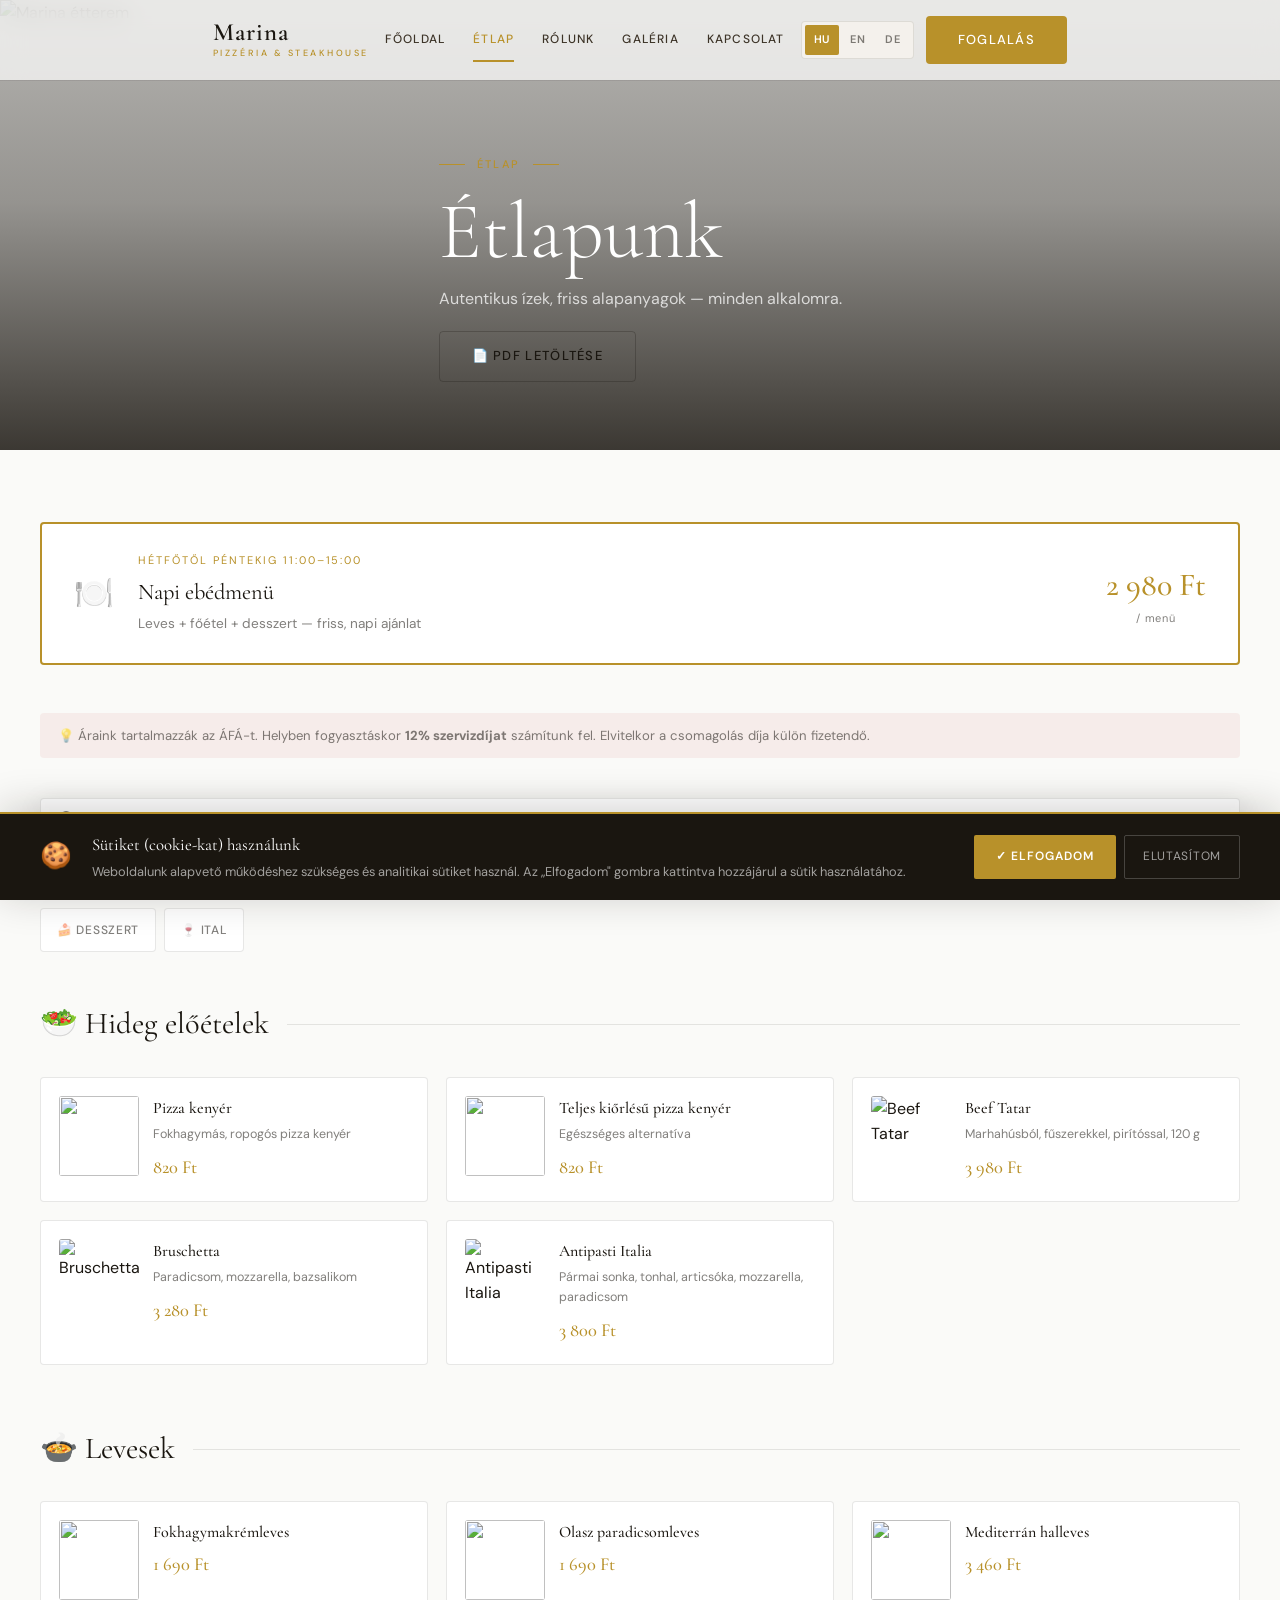
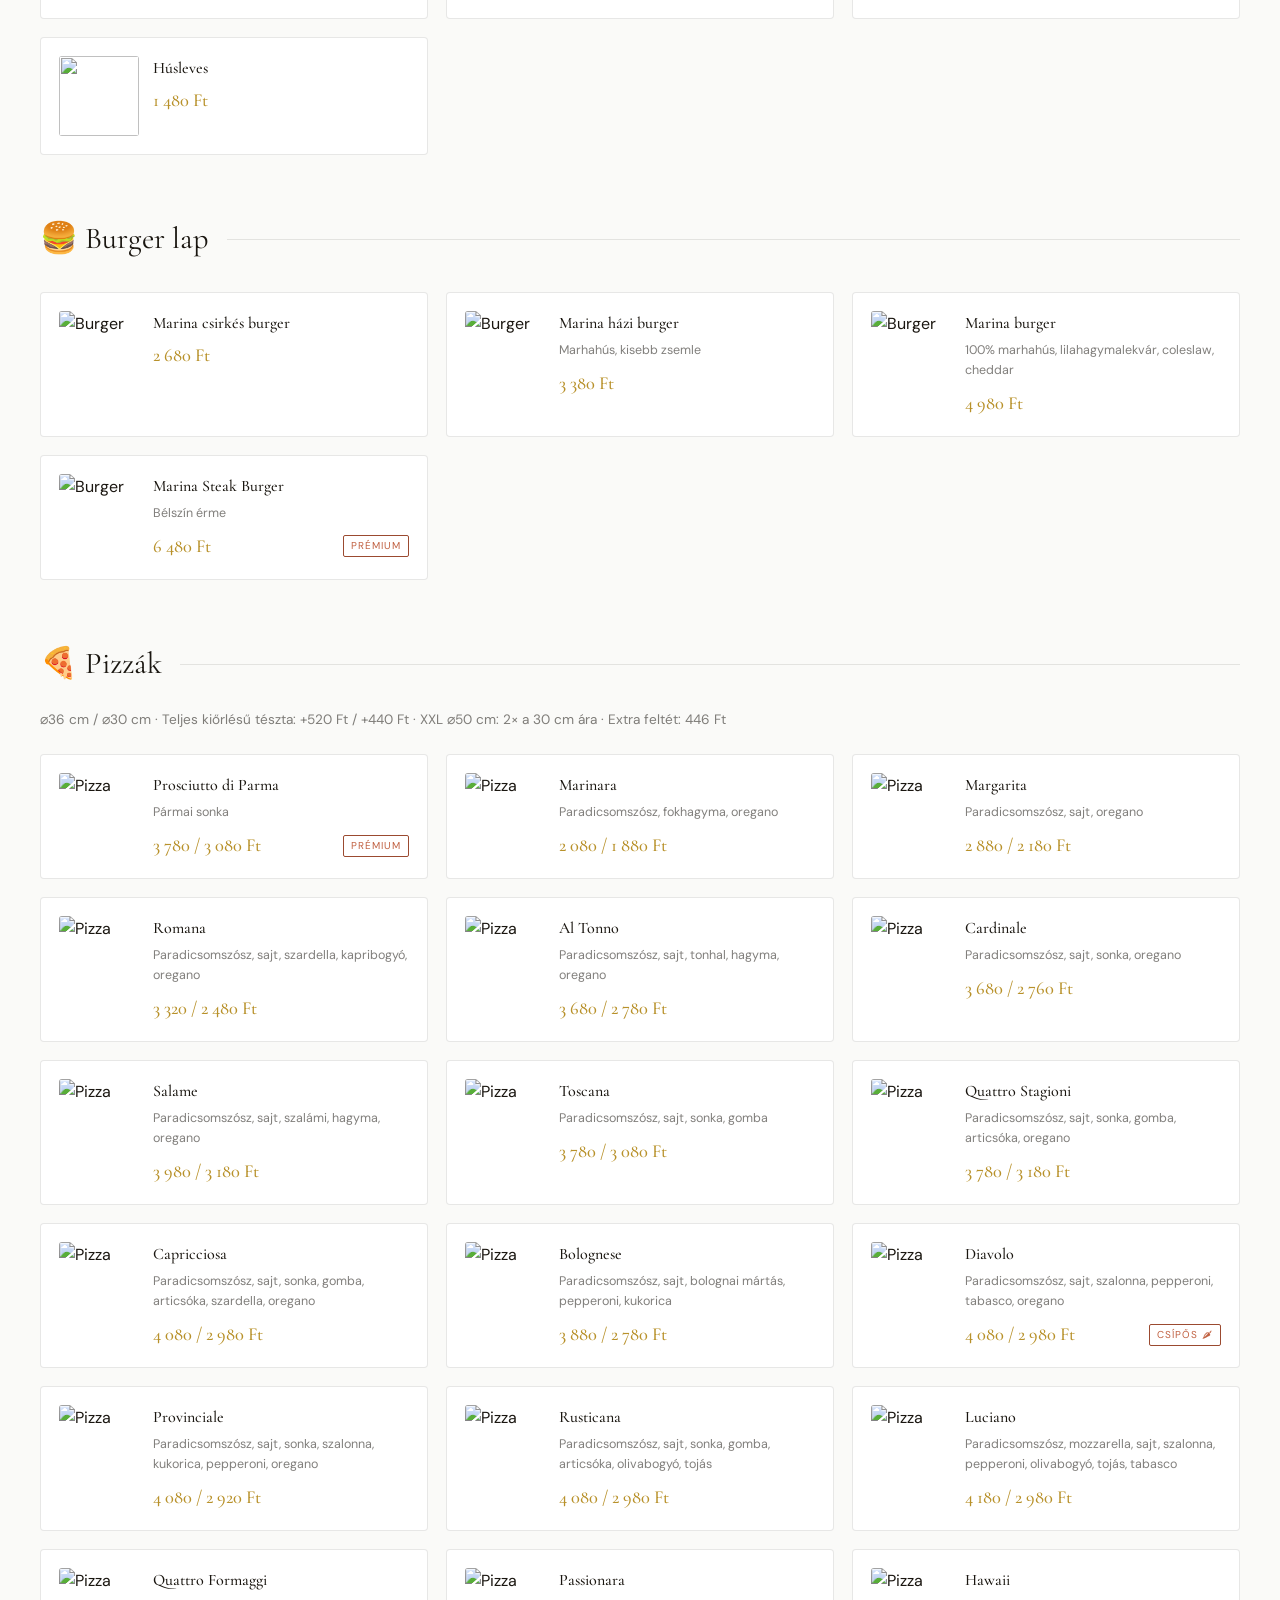
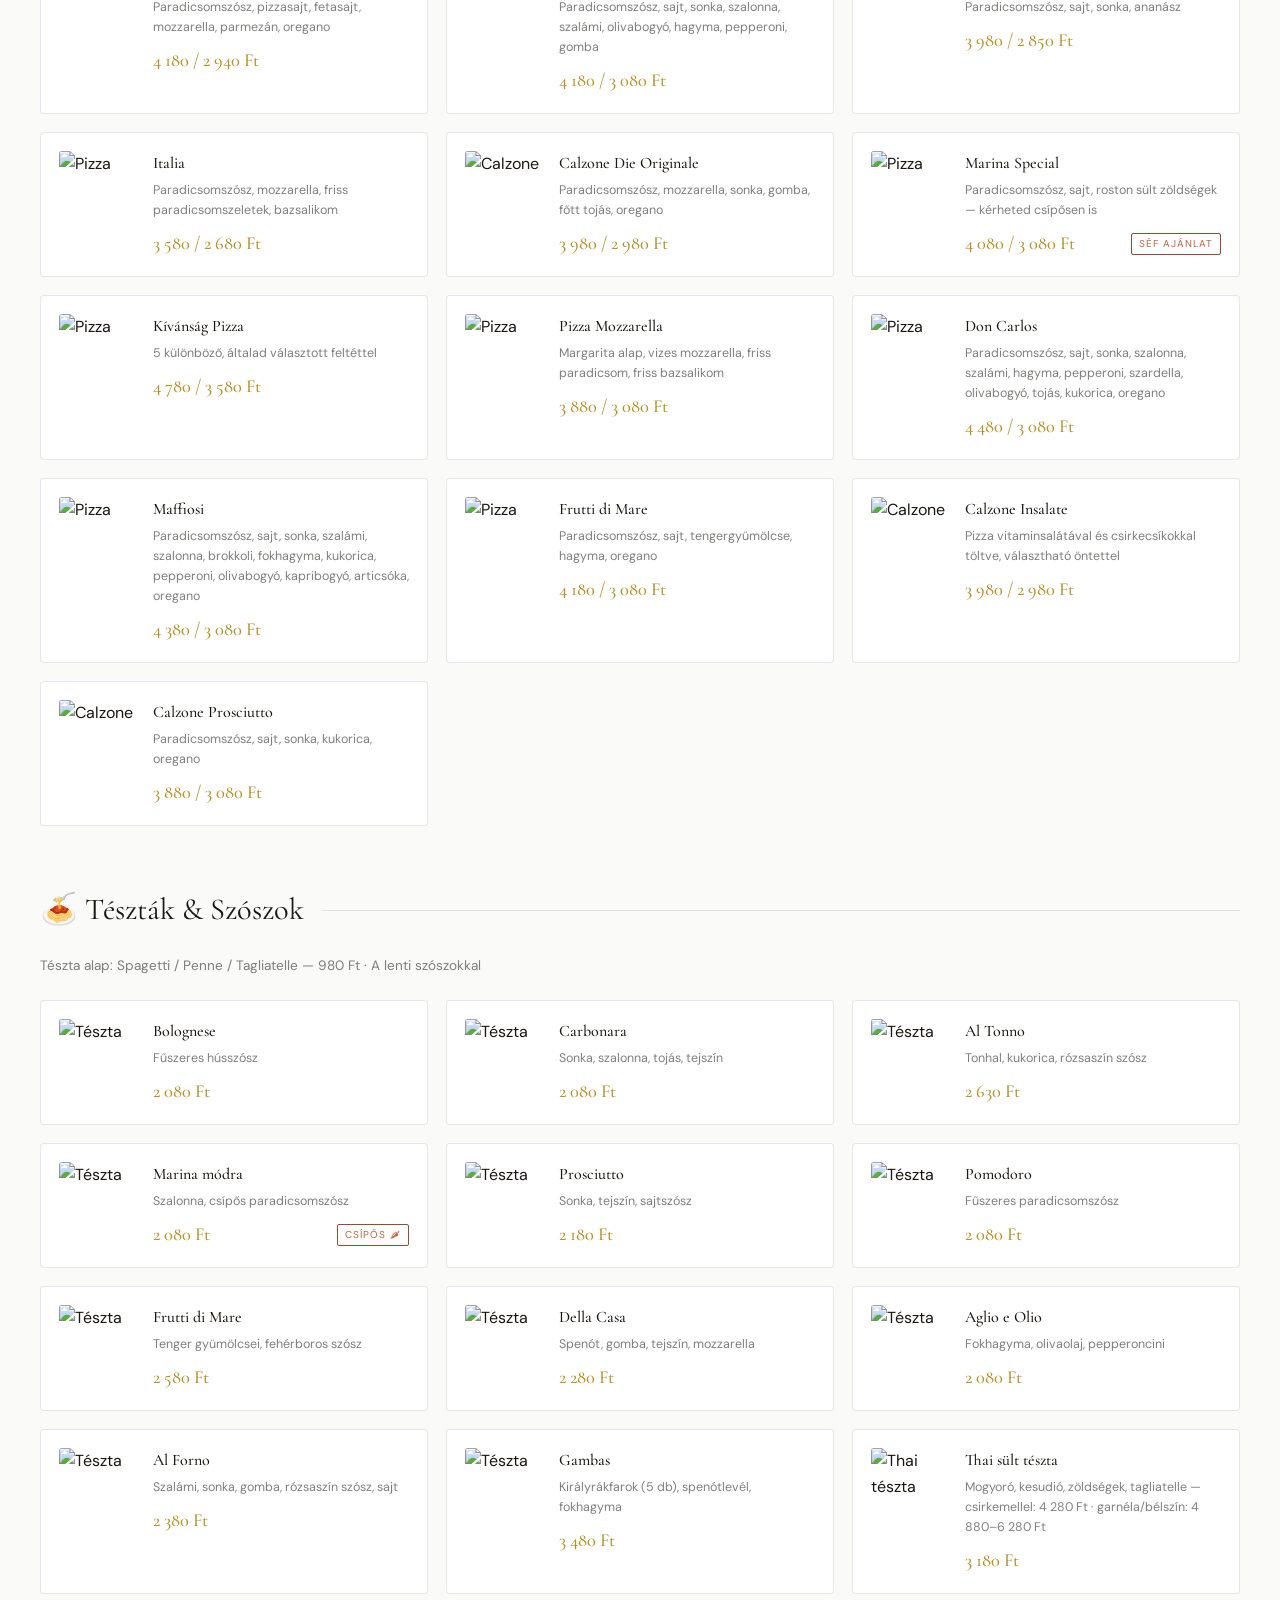
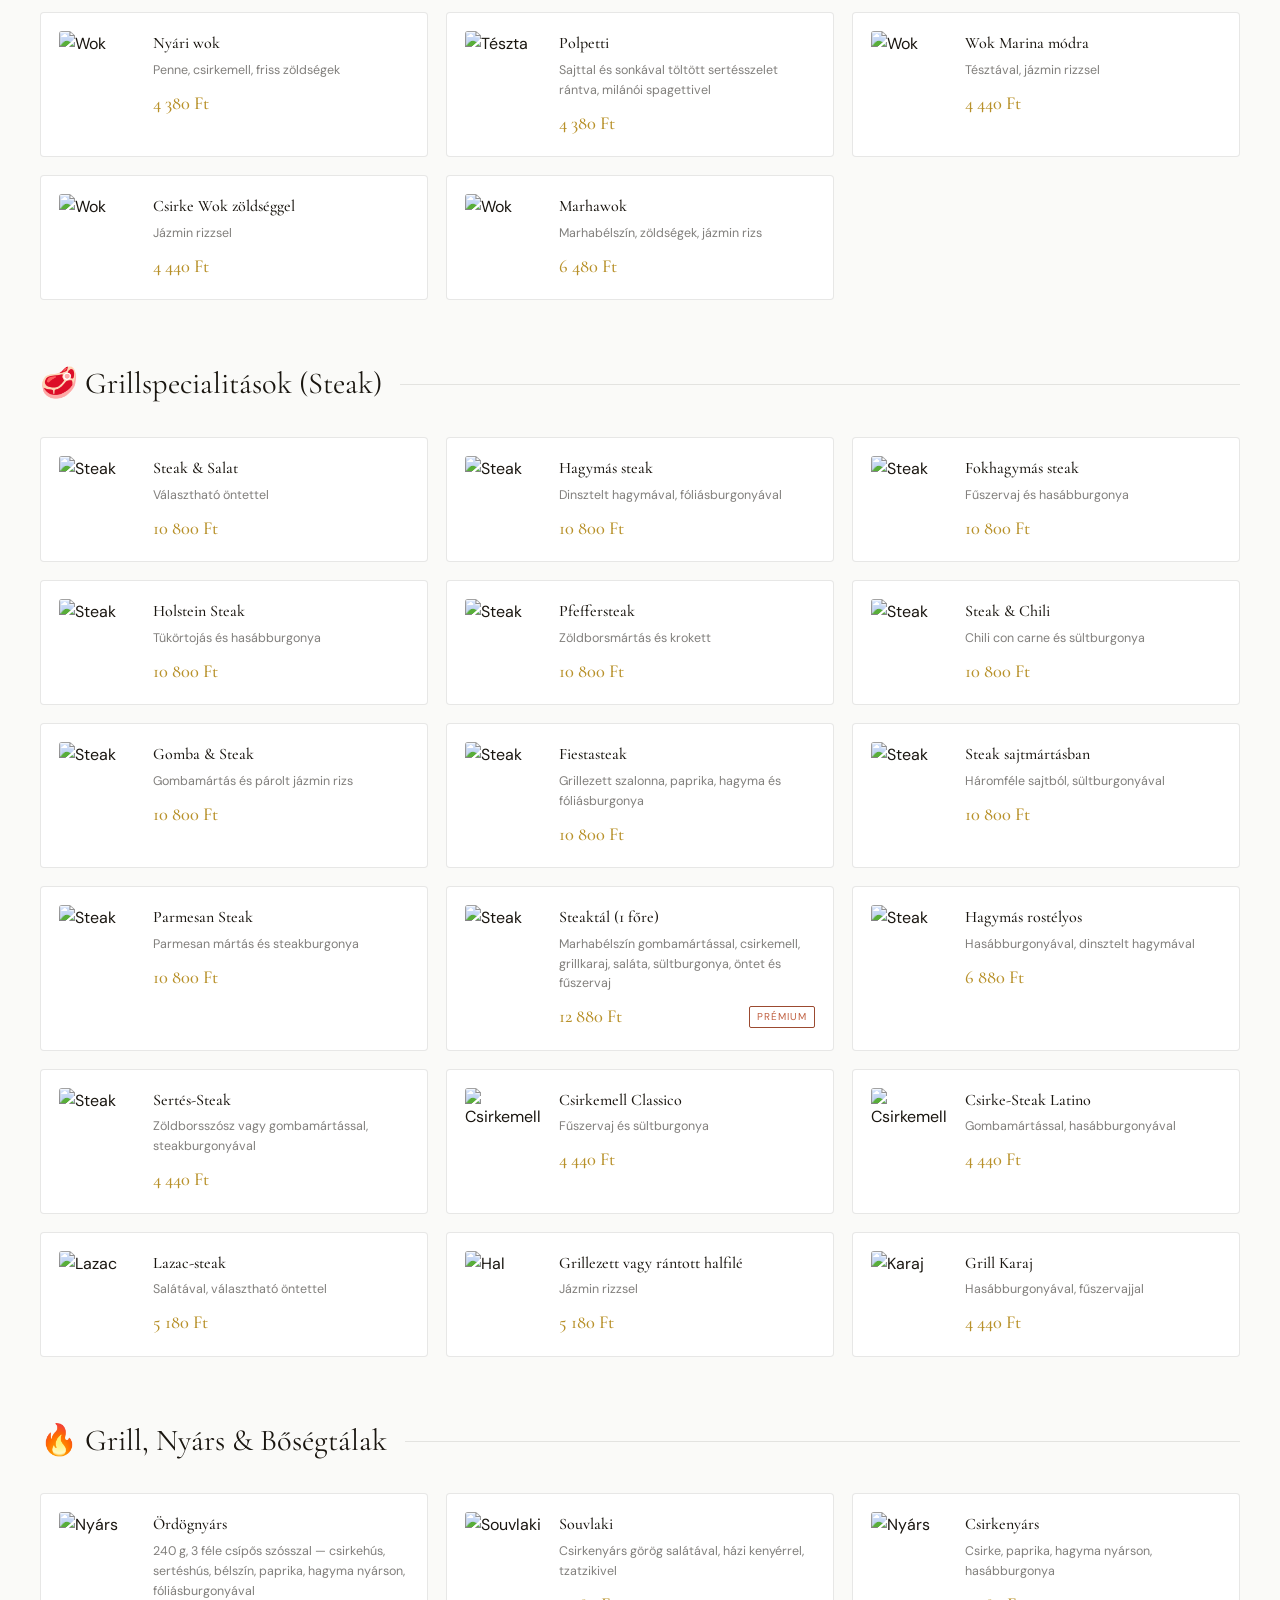
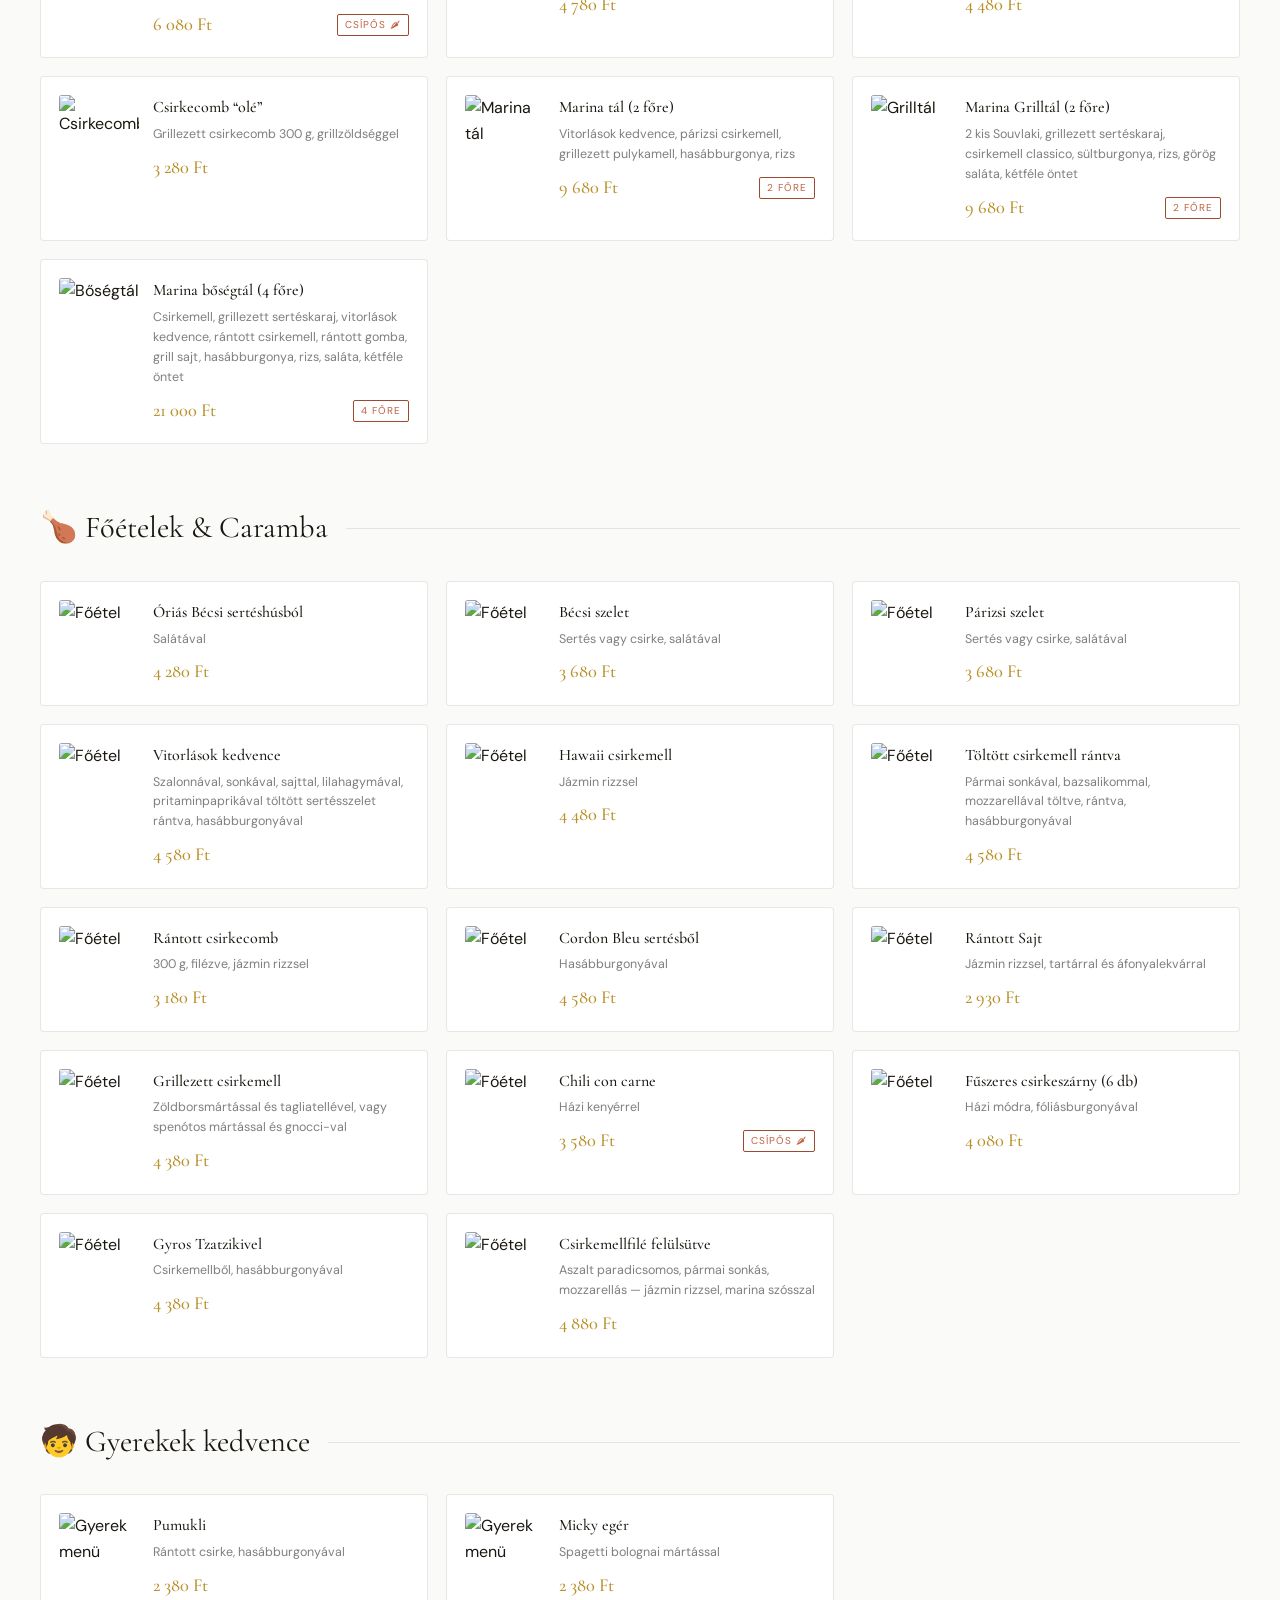
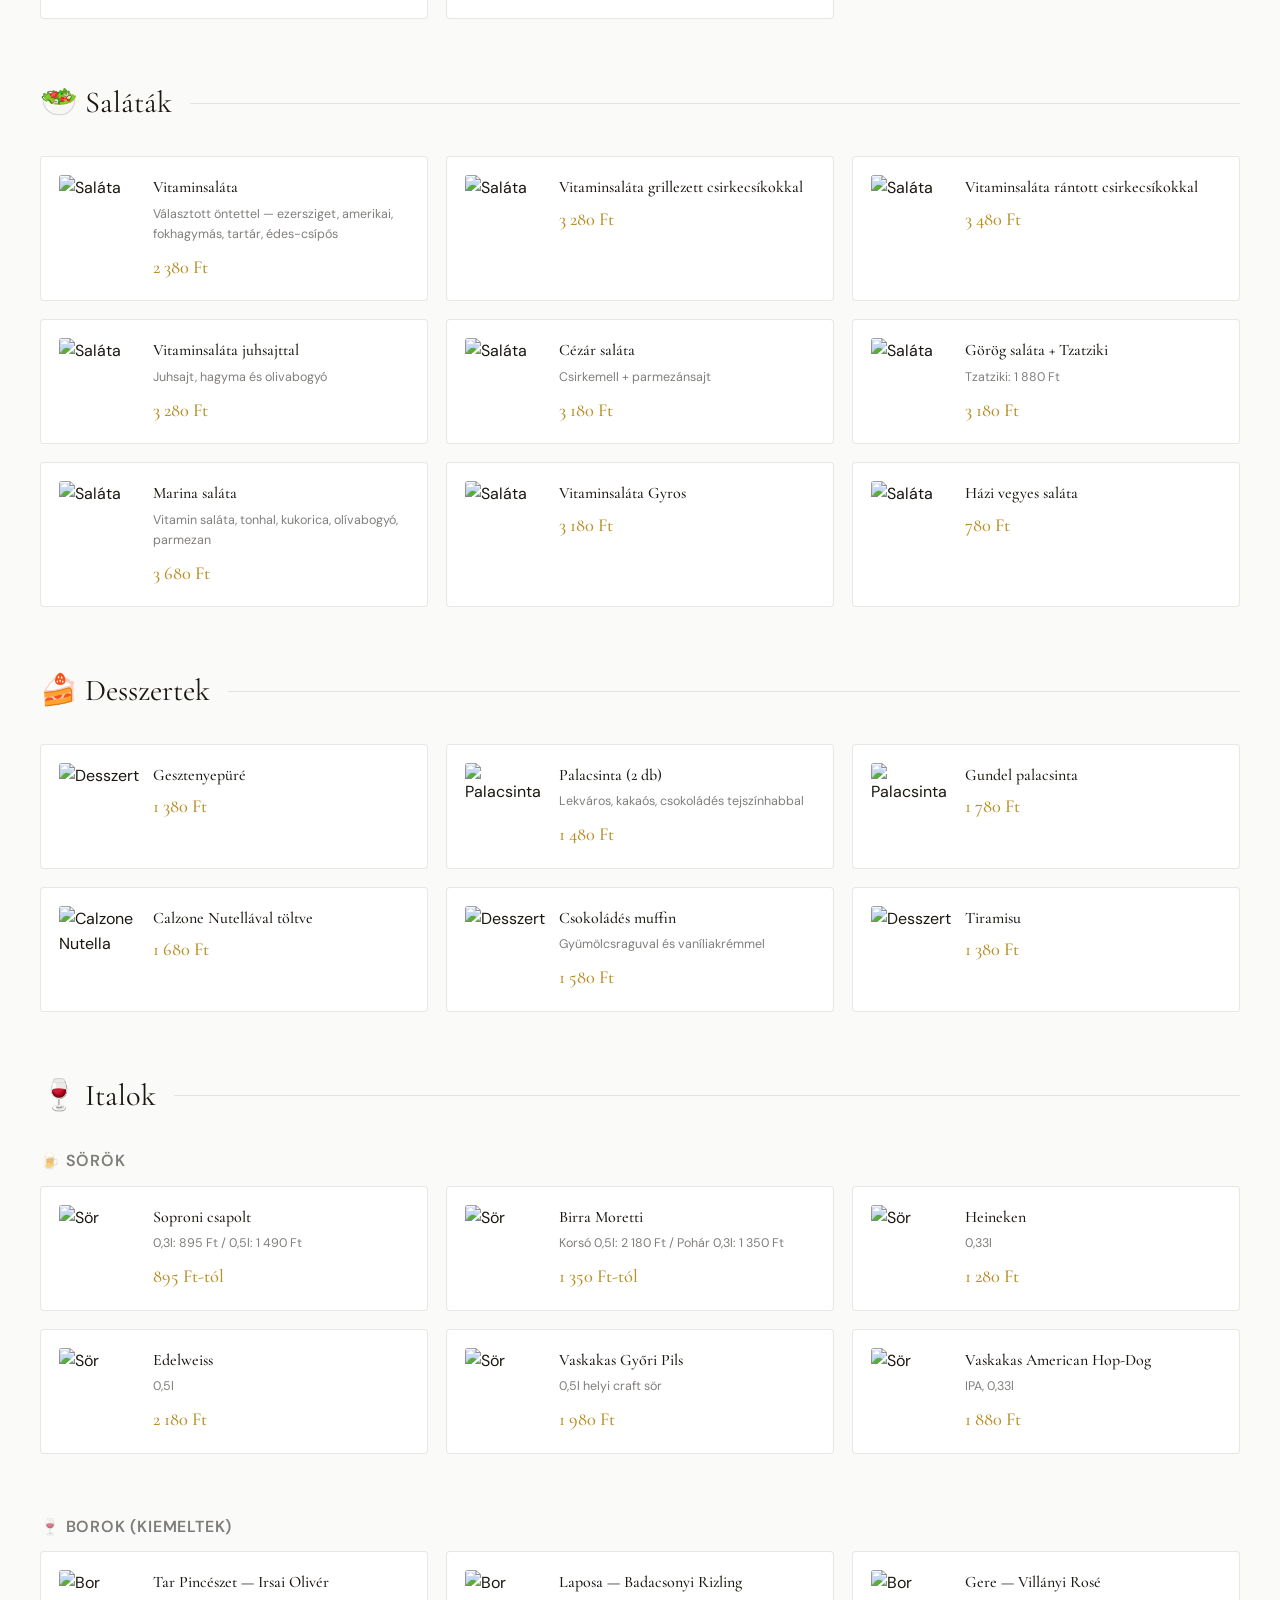
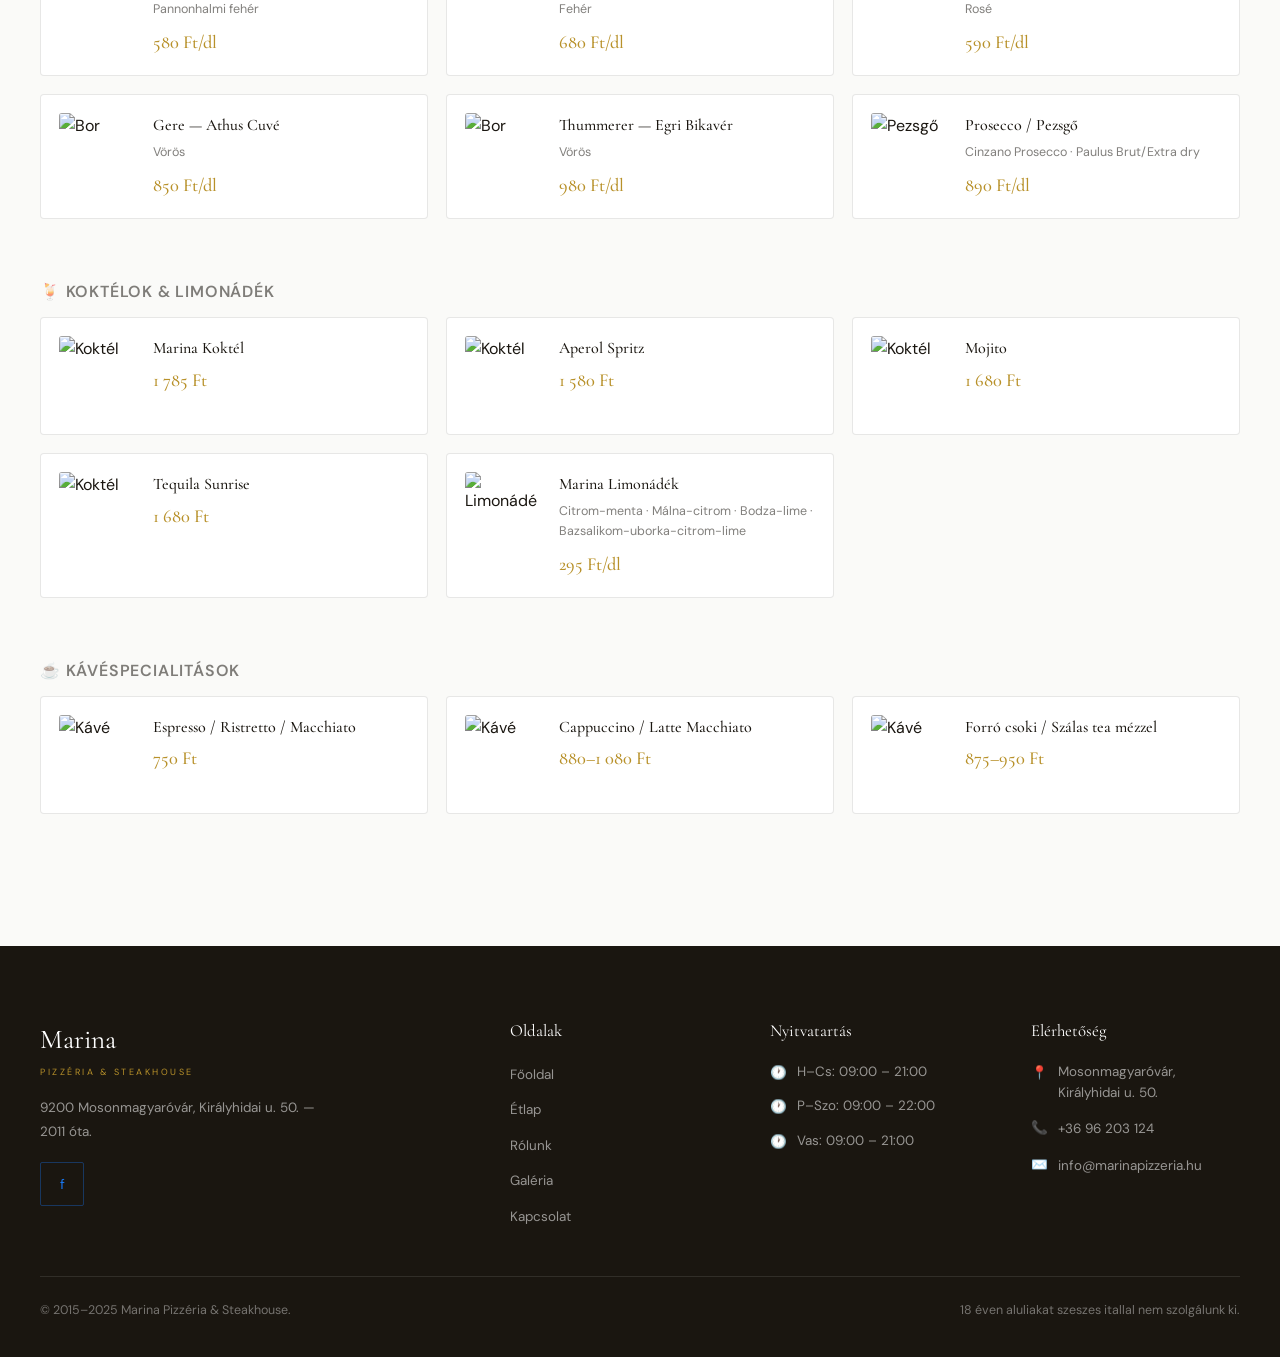
==== commit efbcd7b4: "Add files via upload" ====
--- a/etlap.html
+++ b/etlap.html
@@ -41,24 +41,25 @@
 
 <main id="main">
 <section class="page-hero">
-  <div class="page-hero__bg"><img src="https://www.marinapizzeria.hu/img/gallery/galeria-marina-2019-02-26-13-33-33.jpg" alt="" width="1600" height="900" loading="eager"/></div>
+  <div class="page-hero__bg"><img src="https://www.marinapizzeria.hu/img/gallery/galeria-marina-2019-02-26-13-33-33.jpg" alt="Marina étterem" width="1600" height="900" loading="eager"/></div>
   <div class="container"><div class="page-hero__content">
-    <div class="label" data-i18n="nav_menu">Étlap</div>
+    <div class="label">Étlap</div>
     <h1 class="page-hero__title">Étlapunk</h1>
     <p class="page-hero__sub">Autentikus ízek, friss alapanyagok — minden alkalomra.</p>
+    <a href="https://www.marinapizzeria.hu/img/etlap.pdf" class="btn btn-outline" target="_blank" rel="noopener" style="margin-top:20px;">📄 PDF letöltése</a>
   </div></div>
 </section>
 
 <div class="menu-page">
   <div class="container">
 
-    <!-- Napi menü -->
+    <!-- Napi menü banner -->
     <div style="background:var(--surface);border:2px solid var(--gold);border-radius:var(--radius);padding:28px 32px;margin-bottom:48px;display:flex;align-items:center;gap:24px;flex-wrap:wrap;" class="reveal">
       <div style="font-size:2rem;">🍽️</div>
       <div>
         <div style="font-size:11px;letter-spacing:0.18em;text-transform:uppercase;color:var(--gold);margin-bottom:4px;">Hétfőtől péntekig 11:00–15:00</div>
         <div style="font-family:var(--font-display);font-size:1.4rem;color:var(--ink);">Napi ebédmenü</div>
-        <div style="font-size:0.85rem;color:var(--ink-dim);margin-top:4px;">Leves + főétel + desszert — hideg/meleg előételekből, levesekből, főételekből választhat</div>
+        <div style="font-size:0.85rem;color:var(--ink-dim);margin-top:4px;">Leves + főétel + desszert — friss, napi ajánlat</div>
       </div>
       <div style="margin-left:auto;text-align:center;">
         <div style="font-family:var(--font-display);font-size:2rem;color:var(--gold);font-weight:500;">2 980 Ft</div>
@@ -66,20 +67,26 @@
       </div>
     </div>
 
-    <!-- Controls -->
+    <!-- Megjegyzés az árakhoz -->
+    <div style="background:rgba(192,57,43,0.07);border-left:3px solid var(--brand);border-radius:4px;padding:12px 18px;margin-bottom:40px;font-size:0.82rem;color:var(--ink-dim);" class="reveal">
+      💡 Áraink tartalmazzák az ÁFÁ-t. Helyben fogyasztáskor <strong>12% szervizdíjat</strong> számítunk fel. Elvitelkor a csomagolás díja külön fizetendő.
+    </div>
+
+    <!-- Keresés + szűrő -->
     <div class="menu-controls reveal">
       <div class="menu-search">
         <span class="menu-search-icon">🔍</span>
-        <input type="search" id="menuSearch" placeholder="Keresés az étlapon..." autocomplete="off" aria-label="Keresés"/>
+        <input type="search" id="menuSearch" placeholder="Keresés az étlapon..." autocomplete="off" aria-label="Keresés" data-i18n-placeholder="mp_search"/>
       </div>
       <div class="menu-cats">
         <button class="menu-cat active" data-cat="all">🍽 Összes</button>
         <button class="menu-cat" data-cat="eloetel">🥗 Előétel</button>
         <button class="menu-cat" data-cat="leves">🍲 Leves</button>
+        <button class="menu-cat" data-cat="burger">🍔 Burger</button>
         <button class="menu-cat" data-cat="pizza">🍕 Pizza</button>
         <button class="menu-cat" data-cat="pasta">🍝 Tészta</button>
         <button class="menu-cat" data-cat="steak">🥩 Steak</button>
-        <button class="menu-cat" data-cat="grill">🔥 Grill</button>
+        <button class="menu-cat" data-cat="grill">🔥 Grill & Nyárs</button>
         <button class="menu-cat" data-cat="foetes">🍗 Főétel</button>
         <button class="menu-cat" data-cat="salata">🥗 Saláta</button>
         <button class="menu-cat" data-cat="desszert">🍰 Desszert</button>
@@ -87,147 +94,244 @@
       </div>
     </div>
 
-    <!-- ELŐÉTELEK -->
+    <!-- ══ HIDEG ELŐÉTELEK ══ -->
     <div class="menu-section" id="sec-eloetel">
       <h2 class="menu-section-title reveal">🥗 Hideg előételek</h2>
       <div class="menu-grid">
-        <div class="menu-item reveal" data-cat="eloetel" data-name="pizza kenyér"><img class="menu-item__img" src="https://www.marinapizzeria.hu/img/gallery/galeria-bruscetta-2022-03-18-14-52-57.jpg" alt="" width="80" height="80" loading="lazy"/><div class="menu-item__body"><div class="menu-item__name">Pizza kenyér</div><div class="menu-item__desc">Fokhagymás, ropogós pizza kenyér</div><div class="menu-item__footer"><span class="menu-item__price">820 Ft</span></div></div></div>
-        <div class="menu-item reveal" data-cat="eloetel" data-name="teljes kiőrlésű pizza kenyér"><img class="menu-item__img" src="https://www.marinapizzeria.hu/img/gallery/galeria-bruscetta-2022-03-18-14-52-57.jpg" alt="" width="80" height="80" loading="lazy"/><div class="menu-item__body"><div class="menu-item__name">Teljes kiőrlésű pizza kenyér</div><div class="menu-item__desc">Egészséges alternatíva</div><div class="menu-item__footer"><span class="menu-item__price">820 Ft</span></div></div></div>
-        <div class="menu-item reveal" data-cat="eloetel" data-name="beef tatar"><img class="menu-item__img" src="https://www.marinapizzeria.hu/img/gallery/galeria-tatar-2022-03-18-14-52-34.jpg" alt="" width="80" height="80" loading="lazy"/><div class="menu-item__body"><div class="menu-item__name">Beef Tatar (marhahúsból)</div><div class="menu-item__desc">Marhahús fűszerekkel, pirítóssal, 120g</div><div class="menu-item__footer"><span class="menu-item__price">3 980 Ft</span></div></div></div>
-        <div class="menu-item reveal" data-cat="eloetel" data-name="bruschetta"><img class="menu-item__img" src="https://www.marinapizzeria.hu/img/gallery/galeria-bruscetta-2022-03-18-14-52-57.jpg" alt="" width="80" height="80" loading="lazy"/><div class="menu-item__body"><div class="menu-item__name">Bruschetta</div><div class="menu-item__desc">Paradicsom, mozzarella, bazsalikom</div><div class="menu-item__footer"><span class="menu-item__price">3 280 Ft</span></div></div></div>
-        <div class="menu-item reveal" data-cat="eloetel" data-name="antipasti italia"><img class="menu-item__img" src="https://www.marinapizzeria.hu/img/gallery/galeria-bruscetta-2022-03-18-14-52-57.jpg" alt="" width="80" height="80" loading="lazy"/><div class="menu-item__body"><div class="menu-item__name">Antipasti Italia</div><div class="menu-item__desc">Pármai sonka, tonhal, articsóka, mozzarella, paradicsom</div><div class="menu-item__footer"><span class="menu-item__price">3 800 Ft</span></div></div></div>
-      </div>
-    </div>
-
-    <!-- LEVESEK -->
+        <div class="menu-item reveal" data-cat="eloetel" data-name="pizza kenyér"><img class="menu-item__img" src="https://www.marinapizzeria.hu/img/gallery/galeria-antipasti-itali-2022-03-18-15-27-01.jpg" alt="" width="80" height="80" loading="lazy"/><div class="menu-item__body"><div class="menu-item__name">Pizza kenyér</div><div class="menu-item__desc">Fokhagymás, ropogós pizza kenyér</div><div class="menu-item__footer"><span class="menu-item__price">820 Ft</span></div></div></div>
+        <div class="menu-item reveal" data-cat="eloetel" data-name="teljes kiőrlésű pizza kenyér"><img class="menu-item__img" src="https://www.marinapizzeria.hu/img/gallery/galeria-antipasti-itali-2022-03-18-15-27-01.jpg" alt="" width="80" height="80" loading="lazy"/><div class="menu-item__body"><div class="menu-item__name">Teljes kiőrlésű pizza kenyér</div><div class="menu-item__desc">Egészséges alternatíva</div><div class="menu-item__footer"><span class="menu-item__price">820 Ft</span></div></div></div>
+        <div class="menu-item reveal" data-cat="eloetel" data-name="beef tatar marhahús"><img class="menu-item__img" src="https://www.marinapizzeria.hu/img/gallery/galeria-tatar-2022-03-18-14-52-34.jpg" alt="Beef Tatar" width="80" height="80" loading="lazy"/><div class="menu-item__body"><div class="menu-item__name">Beef Tatar</div><div class="menu-item__desc">Marhahúsból, fűszerekkel, pirítóssal, 120 g</div><div class="menu-item__footer"><span class="menu-item__price">3 980 Ft</span></div></div></div>
+        <div class="menu-item reveal" data-cat="eloetel" data-name="bruschetta paradicsom mozzarella"><img class="menu-item__img" src="https://www.marinapizzeria.hu/img/gallery/galeria-bruscetta-2022-03-18-14-52-57.jpg" alt="Bruschetta" width="80" height="80" loading="lazy"/><div class="menu-item__body"><div class="menu-item__name">Bruschetta</div><div class="menu-item__desc">Paradicsom, mozzarella, bazsalikom</div><div class="menu-item__footer"><span class="menu-item__price">3 280 Ft</span></div></div></div>
+        <div class="menu-item reveal" data-cat="eloetel" data-name="antipasti italia pármai sonka tonhal"><img class="menu-item__img" src="https://www.marinapizzeria.hu/img/gallery/galeria-antipasti-itali-2022-03-18-15-27-01.jpg" alt="Antipasti Italia" width="80" height="80" loading="lazy"/><div class="menu-item__body"><div class="menu-item__name">Antipasti Italia</div><div class="menu-item__desc">Pármai sonka, tonhal, articsóka, mozzarella, paradicsom</div><div class="menu-item__footer"><span class="menu-item__price">3 800 Ft</span></div></div></div>
+      </div>
+    </div>
+
+    <!-- ══ LEVESEK ══ -->
     <div class="menu-section" id="sec-leves">
       <h2 class="menu-section-title reveal">🍲 Levesek</h2>
       <div class="menu-grid">
         <div class="menu-item reveal" data-cat="leves" data-name="fokhagymakrémleves"><img class="menu-item__img" src="https://www.marinapizzeria.hu/img/gallery/galeria-vitamin-salata-2022-03-18-15-05-29.jpg" alt="" width="80" height="80" loading="lazy"/><div class="menu-item__body"><div class="menu-item__name">Fokhagymakrémleves</div><div class="menu-item__footer"><span class="menu-item__price">1 690 Ft</span></div></div></div>
-        <div class="menu-item reveal" data-cat="leves" data-name="olasz paradicsomleves"><img class="menu-item__img" src="https://www.marinapizzeria.hu/img/gallery/galeria-vitamin-salata-2022-03-18-15-05-29.jpg" alt="" width="80" height="80" loading="lazy"/><div class="menu-item__body"><div class="menu-item__name">Olasz paradicsomleves</div><div class="menu-item__footer"><span class="menu-item__price">–</span></div></div></div>
+        <div class="menu-item reveal" data-cat="leves" data-name="olasz paradicsomleves"><img class="menu-item__img" src="https://www.marinapizzeria.hu/img/gallery/galeria-vitamin-salata-2022-03-18-15-05-29.jpg" alt="" width="80" height="80" loading="lazy"/><div class="menu-item__body"><div class="menu-item__name">Olasz paradicsomleves</div><div class="menu-item__footer"><span class="menu-item__price">1 690 Ft</span></div></div></div>
         <div class="menu-item reveal" data-cat="leves" data-name="mediterrán halleves"><img class="menu-item__img" src="https://www.marinapizzeria.hu/img/gallery/galeria-vitamin-salata-2022-03-18-15-05-29.jpg" alt="" width="80" height="80" loading="lazy"/><div class="menu-item__body"><div class="menu-item__name">Mediterrán halleves</div><div class="menu-item__footer"><span class="menu-item__price">3 460 Ft</span></div></div></div>
         <div class="menu-item reveal" data-cat="leves" data-name="húsleves"><img class="menu-item__img" src="https://www.marinapizzeria.hu/img/gallery/galeria-vitamin-salata-2022-03-18-15-05-29.jpg" alt="" width="80" height="80" loading="lazy"/><div class="menu-item__body"><div class="menu-item__name">Húsleves</div><div class="menu-item__footer"><span class="menu-item__price">1 480 Ft</span></div></div></div>
       </div>
     </div>
 
-    <!-- PIZZÁK -->
+    <!-- ══ BURGER ══ -->
+    <div class="menu-section" id="sec-burger">
+      <h2 class="menu-section-title reveal">🍔 Burger lap</h2>
+      <div class="menu-grid">
+        <div class="menu-item reveal" data-cat="burger" data-name="marina csirkés burger"><img class="menu-item__img" src="https://www.marinapizzeria.hu/img/gallery/galeria-vitorlasok-kedvence-2022-03-18-15-11-58.jpg" alt="Burger" width="80" height="80" loading="lazy"/><div class="menu-item__body"><div class="menu-item__name">Marina csirkés burger</div><div class="menu-item__footer"><span class="menu-item__price">2 680 Ft</span></div></div></div>
+        <div class="menu-item reveal" data-cat="burger" data-name="marina házi burger marhahús zsemle"><img class="menu-item__img" src="https://www.marinapizzeria.hu/img/gallery/galeria-vitorlasok-kedvence-2022-03-18-15-11-58.jpg" alt="Burger" width="80" height="80" loading="lazy"/><div class="menu-item__body"><div class="menu-item__name">Marina házi burger</div><div class="menu-item__desc">Marhahús, kisebb zsemle</div><div class="menu-item__footer"><span class="menu-item__price">3 380 Ft</span></div></div></div>
+        <div class="menu-item reveal" data-cat="burger" data-name="marina burger 100% marhahús lilahagymalekvár coleslaw cheddar"><img class="menu-item__img" src="https://www.marinapizzeria.hu/img/gallery/galeria-vitorlasok-kedvence-2022-03-18-15-11-58.jpg" alt="Burger" width="80" height="80" loading="lazy"/><div class="menu-item__body"><div class="menu-item__name">Marina burger</div><div class="menu-item__desc">100% marhahús, lilahagymalekvár, coleslaw, cheddar</div><div class="menu-item__footer"><span class="menu-item__price">4 980 Ft</span></div></div></div>
+        <div class="menu-item reveal" data-cat="burger" data-name="marina steak burger bélszín"><img class="menu-item__img" src="https://www.marinapizzeria.hu/img/gallery/galeria-vitorlasok-kedvence-2022-03-18-15-11-58.jpg" alt="Burger" width="80" height="80" loading="lazy"/><div class="menu-item__body"><div class="menu-item__name">Marina Steak Burger</div><div class="menu-item__desc">Bélszín érme</div><div class="menu-item__footer"><span class="menu-item__price">6 480 Ft</span><span class="menu-item__tag">Prémium</span></div></div></div>
+      </div>
+    </div>
+
+    <!-- ══ PIZZÁK ══ -->
     <div class="menu-section" id="sec-pizza">
       <h2 class="menu-section-title reveal">🍕 Pizzák</h2>
-      <p style="color:var(--ink-dim);font-size:0.85rem;margin-bottom:24px;">⌀30 cm / ⌀36 cm / ⌀50 cm (XXL = 30cm ár × 2) · Teljes kiőrlésű tészta: +440 Ft · Extra feltét: +446 Ft</p>
-      <div class="menu-grid">
-        <div class="menu-item reveal" data-cat="pizza" data-name="marinara pizza"><img class="menu-item__img" src="https://www.marinapizzeria.hu/img/gallery/galeria-calzone-nutella-2023-06-28-21-25-47.jpg" alt="" width="80" height="80" loading="lazy"/><div class="menu-item__body"><div class="menu-item__name">Marinara</div><div class="menu-item__desc">Paradicsomszósz, fokhagyma, oregano</div><div class="menu-item__footer"><span class="menu-item__price">–</span></div></div></div>
-        <div class="menu-item reveal" data-cat="pizza" data-name="margarita pizza"><img class="menu-item__img" src="https://www.marinapizzeria.hu/img/gallery/galeria-calzone-nutella-2023-06-28-21-25-47.jpg" alt="" width="80" height="80" loading="lazy"/><div class="menu-item__body"><div class="menu-item__name">Margarita</div><div class="menu-item__desc">Paradicsomszósz, sajt, oregano</div><div class="menu-item__footer"><span class="menu-item__price">2 880 Ft</span></div></div></div>
-        <div class="menu-item reveal" data-cat="pizza" data-name="marina special pizza"><img class="menu-item__img" src="https://www.marinapizzeria.hu/img/gallery/galeria-calzone-nutella-2023-06-28-21-25-47.jpg" alt="" width="80" height="80" loading="lazy"/><div class="menu-item__body"><div class="menu-item__name">Marina Special</div><div class="menu-item__desc">Paradicsomszósz, sajt, roston sült zöldségek — kérheted csípősen is</div><div class="menu-item__footer"><span class="menu-item__price">–</span><span class="menu-item__tag">Séf ajánlat</span></div></div></div>
-        <div class="menu-item reveal" data-cat="pizza" data-name="diavolo pizza csípős"><img class="menu-item__img" src="https://www.marinapizzeria.hu/img/gallery/galeria-calzone-nutella-2023-06-28-21-25-47.jpg" alt="" width="80" height="80" loading="lazy"/><div class="menu-item__body"><div class="menu-item__name">Diavolo</div><div class="menu-item__desc">Paradicsomszósz, sajt, szalonna, pepperoni, tabasco, oregano</div><div class="menu-item__footer"><span class="menu-item__price">–</span><span class="menu-item__tag">Csípős 🌶</span></div></div></div>
-        <div class="menu-item reveal" data-cat="pizza" data-name="quattro formaggi pizza"><img class="menu-item__img" src="https://www.marinapizzeria.hu/img/gallery/galeria-calzone-nutella-2023-06-28-21-25-47.jpg" alt="" width="80" height="80" loading="lazy"/><div class="menu-item__body"><div class="menu-item__name">Quattro Formaggi</div><div class="menu-item__desc">Paradicsomszósz, pizzasajt, fetasajt, mozzarella, parmezán, oregano</div><div class="menu-item__footer"><span class="menu-item__price">2 940 Ft</span></div></div></div>
-        <div class="menu-item reveal" data-cat="pizza" data-name="luciano pizza"><img class="menu-item__img" src="https://www.marinapizzeria.hu/img/gallery/galeria-calzone-nutella-2023-06-28-21-25-47.jpg" alt="" width="80" height="80" loading="lazy"/><div class="menu-item__body"><div class="menu-item__name">Luciano</div><div class="menu-item__desc">Paradicsomszósz, mozzarella, sajt, szalonna, pepperoni, olivabogyó, tojás, tabasco</div><div class="menu-item__footer"><span class="menu-item__price">4 180 Ft</span></div></div></div>
-        <div class="menu-item reveal" data-cat="pizza" data-name="hawaii pizza"><img class="menu-item__img" src="https://www.marinapizzeria.hu/img/gallery/galeria-calzone-nutella-2023-06-28-21-25-47.jpg" alt="" width="80" height="80" loading="lazy"/><div class="menu-item__body"><div class="menu-item__name">Hawaii</div><div class="menu-item__desc">Paradicsomszósz, sajt, sonka, ananász</div><div class="menu-item__footer"><span class="menu-item__price">2 850 Ft</span></div></div></div>
-        <div class="menu-item reveal" data-cat="pizza" data-name="prosciutto di parma pizza"><img class="menu-item__img" src="https://www.marinapizzeria.hu/img/gallery/galeria-calzone-nutella-2023-06-28-21-25-47.jpg" alt="" width="80" height="80" loading="lazy"/><div class="menu-item__body"><div class="menu-item__name">Pizza Prosciutto di Parma</div><div class="menu-item__desc">⌀36: 3 780 Ft / ⌀30: 3 080 Ft</div><div class="menu-item__footer"><span class="menu-item__price">3 780 Ft</span><span class="menu-item__tag">Prémium</span></div></div></div>
-        <div class="menu-item reveal" data-cat="pizza" data-name="calzone pizza töltött"><img class="menu-item__img" src="https://www.marinapizzeria.hu/img/gallery/galeria-calzone-nutella-2023-06-28-21-25-47.jpg" alt="" width="80" height="80" loading="lazy"/><div class="menu-item__body"><div class="menu-item__name">Calzone Die Originale</div><div class="menu-item__desc">Paradicsomszósz, mozzarella, sonka, gomba, főtt tojás, oregano</div><div class="menu-item__footer"><span class="menu-item__price">–</span></div></div></div>
-        <div class="menu-item reveal" data-cat="pizza" data-name="kívánság pizza feltét"><img class="menu-item__img" src="https://www.marinapizzeria.hu/img/gallery/galeria-calzone-nutella-2023-06-28-21-25-47.jpg" alt="" width="80" height="80" loading="lazy"/><div class="menu-item__body"><div class="menu-item__name">Kívánság Pizza</div><div class="menu-item__desc">5 különböző, általad választott feltéttel</div><div class="menu-item__footer"><span class="menu-item__price">–</span></div></div></div>
-      </div>
-    </div>
-
-    <!-- TÉSZTÁK -->
+      <p class="menu-section-note reveal" style="margin:-8px 0 24px;font-size:0.85rem;color:var(--ink-dim);">⌀36 cm / ⌀30 cm · Teljes kiőrlésű tészta: +520 Ft / +440 Ft · XXL ⌀50 cm: 2× a 30 cm ára · Extra feltét: 446 Ft</p>
+      <div class="menu-grid">
+        <div class="menu-item reveal" data-cat="pizza" data-name="pizza prosciutto di parma"><img class="menu-item__img" src="https://www.marinapizzeria.hu/img/gallery/galeria-calzone-nutella-2023-06-28-21-25-47.jpg" alt="Pizza" width="80" height="80" loading="lazy"/><div class="menu-item__body"><div class="menu-item__name">Prosciutto di Parma</div><div class="menu-item__desc">Pármai sonka</div><div class="menu-item__footer"><span class="menu-item__price">3 780 / 3 080 Ft</span><span class="menu-item__tag">Prémium</span></div></div></div>
+        <div class="menu-item reveal" data-cat="pizza" data-name="marinara pizza paradicsomszósz fokhagyma oregano"><img class="menu-item__img" src="https://www.marinapizzeria.hu/img/gallery/galeria-calzone-nutella-2023-06-28-21-25-47.jpg" alt="Pizza" width="80" height="80" loading="lazy"/><div class="menu-item__body"><div class="menu-item__name">Marinara</div><div class="menu-item__desc">Paradicsomszósz, fokhagyma, oregano</div><div class="menu-item__footer"><span class="menu-item__price">2 080 / 1 880 Ft</span></div></div></div>
+        <div class="menu-item reveal" data-cat="pizza" data-name="margarita pizza paradicsomszósz sajt oregano"><img class="menu-item__img" src="https://www.marinapizzeria.hu/img/gallery/galeria-calzone-nutella-2023-06-28-21-25-47.jpg" alt="Pizza" width="80" height="80" loading="lazy"/><div class="menu-item__body"><div class="menu-item__name">Margarita</div><div class="menu-item__desc">Paradicsomszósz, sajt, oregano</div><div class="menu-item__footer"><span class="menu-item__price">2 880 / 2 180 Ft</span></div></div></div>
+        <div class="menu-item reveal" data-cat="pizza" data-name="romana pizza szardella kapribogyó"><img class="menu-item__img" src="https://www.marinapizzeria.hu/img/gallery/galeria-calzone-nutella-2023-06-28-21-25-47.jpg" alt="Pizza" width="80" height="80" loading="lazy"/><div class="menu-item__body"><div class="menu-item__name">Romana</div><div class="menu-item__desc">Paradicsomszósz, sajt, szardella, kapribogyó, oregano</div><div class="menu-item__footer"><span class="menu-item__price">3 320 / 2 480 Ft</span></div></div></div>
+        <div class="menu-item reveal" data-cat="pizza" data-name="al tonno pizza tonhal hagyma"><img class="menu-item__img" src="https://www.marinapizzeria.hu/img/gallery/galeria-calzone-nutella-2023-06-28-21-25-47.jpg" alt="Pizza" width="80" height="80" loading="lazy"/><div class="menu-item__body"><div class="menu-item__name">Al Tonno</div><div class="menu-item__desc">Paradicsomszósz, sajt, tonhal, hagyma, oregano</div><div class="menu-item__footer"><span class="menu-item__price">3 680 / 2 780 Ft</span></div></div></div>
+        <div class="menu-item reveal" data-cat="pizza" data-name="cardinale pizza sonka"><img class="menu-item__img" src="https://www.marinapizzeria.hu/img/gallery/galeria-calzone-nutella-2023-06-28-21-25-47.jpg" alt="Pizza" width="80" height="80" loading="lazy"/><div class="menu-item__body"><div class="menu-item__name">Cardinale</div><div class="menu-item__desc">Paradicsomszósz, sajt, sonka, oregano</div><div class="menu-item__footer"><span class="menu-item__price">3 680 / 2 760 Ft</span></div></div></div>
+        <div class="menu-item reveal" data-cat="pizza" data-name="salame pizza szalámi hagyma"><img class="menu-item__img" src="https://www.marinapizzeria.hu/img/gallery/galeria-calzone-nutella-2023-06-28-21-25-47.jpg" alt="Pizza" width="80" height="80" loading="lazy"/><div class="menu-item__body"><div class="menu-item__name">Salame</div><div class="menu-item__desc">Paradicsomszósz, sajt, szalámi, hagyma, oregano</div><div class="menu-item__footer"><span class="menu-item__price">3 980 / 3 180 Ft</span></div></div></div>
+        <div class="menu-item reveal" data-cat="pizza" data-name="toscana pizza sonka gomba"><img class="menu-item__img" src="https://www.marinapizzeria.hu/img/gallery/galeria-calzone-nutella-2023-06-28-21-25-47.jpg" alt="Pizza" width="80" height="80" loading="lazy"/><div class="menu-item__body"><div class="menu-item__name">Toscana</div><div class="menu-item__desc">Paradicsomszósz, sajt, sonka, gomba</div><div class="menu-item__footer"><span class="menu-item__price">3 780 / 3 080 Ft</span></div></div></div>
+        <div class="menu-item reveal" data-cat="pizza" data-name="quattro stagioni pizza sonka gomba articsóka"><img class="menu-item__img" src="https://www.marinapizzeria.hu/img/gallery/galeria-calzone-nutella-2023-06-28-21-25-47.jpg" alt="Pizza" width="80" height="80" loading="lazy"/><div class="menu-item__body"><div class="menu-item__name">Quattro Stagioni</div><div class="menu-item__desc">Paradicsomszósz, sajt, sonka, gomba, articsóka, oregano</div><div class="menu-item__footer"><span class="menu-item__price">3 780 / 3 180 Ft</span></div></div></div>
+        <div class="menu-item reveal" data-cat="pizza" data-name="capricciosa pizza sonka gomba articsóka szardella"><img class="menu-item__img" src="https://www.marinapizzeria.hu/img/gallery/galeria-calzone-nutella-2023-06-28-21-25-47.jpg" alt="Pizza" width="80" height="80" loading="lazy"/><div class="menu-item__body"><div class="menu-item__name">Capricciosa</div><div class="menu-item__desc">Paradicsomszósz, sajt, sonka, gomba, articsóka, szardella, oregano</div><div class="menu-item__footer"><span class="menu-item__price">4 080 / 2 980 Ft</span></div></div></div>
+        <div class="menu-item reveal" data-cat="pizza" data-name="bolognese pizza bolognai mártás pepperoni kukorica"><img class="menu-item__img" src="https://www.marinapizzeria.hu/img/gallery/galeria-calzone-nutella-2023-06-28-21-25-47.jpg" alt="Pizza" width="80" height="80" loading="lazy"/><div class="menu-item__body"><div class="menu-item__name">Bolognese</div><div class="menu-item__desc">Paradicsomszósz, sajt, bolognai mártás, pepperoni, kukorica</div><div class="menu-item__footer"><span class="menu-item__price">3 880 / 2 780 Ft</span></div></div></div>
+        <div class="menu-item reveal" data-cat="pizza" data-name="diavolo pizza szalonna pepperoni tabasco csípős"><img class="menu-item__img" src="https://www.marinapizzeria.hu/img/gallery/galeria-calzone-nutella-2023-06-28-21-25-47.jpg" alt="Pizza" width="80" height="80" loading="lazy"/><div class="menu-item__body"><div class="menu-item__name">Diavolo</div><div class="menu-item__desc">Paradicsomszósz, sajt, szalonna, pepperoni, tabasco, oregano</div><div class="menu-item__footer"><span class="menu-item__price">4 080 / 2 980 Ft</span><span class="menu-item__tag">Csípős 🌶</span></div></div></div>
+        <div class="menu-item reveal" data-cat="pizza" data-name="provinciale pizza sonka szalonna kukorica pepperoni"><img class="menu-item__img" src="https://www.marinapizzeria.hu/img/gallery/galeria-calzone-nutella-2023-06-28-21-25-47.jpg" alt="Pizza" width="80" height="80" loading="lazy"/><div class="menu-item__body"><div class="menu-item__name">Provinciale</div><div class="menu-item__desc">Paradicsomszósz, sajt, sonka, szalonna, kukorica, pepperoni, oregano</div><div class="menu-item__footer"><span class="menu-item__price">4 080 / 2 920 Ft</span></div></div></div>
+        <div class="menu-item reveal" data-cat="pizza" data-name="rusticana pizza olivabogyó tojás"><img class="menu-item__img" src="https://www.marinapizzeria.hu/img/gallery/galeria-calzone-nutella-2023-06-28-21-25-47.jpg" alt="Pizza" width="80" height="80" loading="lazy"/><div class="menu-item__body"><div class="menu-item__name">Rusticana</div><div class="menu-item__desc">Paradicsomszósz, sajt, sonka, gomba, articsóka, olivabogyó, tojás</div><div class="menu-item__footer"><span class="menu-item__price">4 080 / 2 980 Ft</span></div></div></div>
+        <div class="menu-item reveal" data-cat="pizza" data-name="luciano pizza mozzarella szalonna pepperoni olivabogyó tabasco"><img class="menu-item__img" src="https://www.marinapizzeria.hu/img/gallery/galeria-calzone-nutella-2023-06-28-21-25-47.jpg" alt="Pizza" width="80" height="80" loading="lazy"/><div class="menu-item__body"><div class="menu-item__name">Luciano</div><div class="menu-item__desc">Paradicsomszósz, mozzarella, sajt, szalonna, pepperoni, olivabogyó, tojás, tabasco</div><div class="menu-item__footer"><span class="menu-item__price">4 180 / 2 980 Ft</span></div></div></div>
+        <div class="menu-item reveal" data-cat="pizza" data-name="quattro formaggi pizza fetasajt mozzarella parmezán"><img class="menu-item__img" src="https://www.marinapizzeria.hu/img/gallery/galeria-calzone-nutella-2023-06-28-21-25-47.jpg" alt="Pizza" width="80" height="80" loading="lazy"/><div class="menu-item__body"><div class="menu-item__name">Quattro Formaggi</div><div class="menu-item__desc">Paradicsomszósz, pizzasajt, fetasajt, mozzarella, parmezán, oregano</div><div class="menu-item__footer"><span class="menu-item__price">4 180 / 2 940 Ft</span></div></div></div>
+        <div class="menu-item reveal" data-cat="pizza" data-name="passionara pizza sonka szalonna szalámi olivabogyó hagyma pepperoni gomba"><img class="menu-item__img" src="https://www.marinapizzeria.hu/img/gallery/galeria-calzone-nutella-2023-06-28-21-25-47.jpg" alt="Pizza" width="80" height="80" loading="lazy"/><div class="menu-item__body"><div class="menu-item__name">Passionara</div><div class="menu-item__desc">Paradicsomszósz, sajt, sonka, szalonna, szalámi, olivabogyó, hagyma, pepperoni, gomba</div><div class="menu-item__footer"><span class="menu-item__price">4 180 / 3 080 Ft</span></div></div></div>
+        <div class="menu-item reveal" data-cat="pizza" data-name="hawaii pizza sonka ananász"><img class="menu-item__img" src="https://www.marinapizzeria.hu/img/gallery/galeria-calzone-nutella-2023-06-28-21-25-47.jpg" alt="Pizza" width="80" height="80" loading="lazy"/><div class="menu-item__body"><div class="menu-item__name">Hawaii</div><div class="menu-item__desc">Paradicsomszósz, sajt, sonka, ananász</div><div class="menu-item__footer"><span class="menu-item__price">3 980 / 2 850 Ft</span></div></div></div>
+        <div class="menu-item reveal" data-cat="pizza" data-name="italia pizza mozzarella friss paradicsom bazsalikom"><img class="menu-item__img" src="https://www.marinapizzeria.hu/img/gallery/galeria-calzone-nutella-2023-06-28-21-25-47.jpg" alt="Pizza" width="80" height="80" loading="lazy"/><div class="menu-item__body"><div class="menu-item__name">Italia</div><div class="menu-item__desc">Paradicsomszósz, mozzarella, friss paradicsomszeletek, bazsalikom</div><div class="menu-item__footer"><span class="menu-item__price">3 580 / 2 680 Ft</span></div></div></div>
+        <div class="menu-item reveal" data-cat="pizza" data-name="calzone die originale töltött sonka gomba tojás"><img class="menu-item__img" src="https://www.marinapizzeria.hu/img/gallery/galeria-calzone-nutella-2023-06-28-21-25-47.jpg" alt="Calzone" width="80" height="80" loading="lazy"/><div class="menu-item__body"><div class="menu-item__name">Calzone Die Originale</div><div class="menu-item__desc">Paradicsomszósz, mozzarella, sonka, gomba, főtt tojás, oregano</div><div class="menu-item__footer"><span class="menu-item__price">3 980 / 2 980 Ft</span></div></div></div>
+        <div class="menu-item reveal" data-cat="pizza" data-name="marina special pizza roston sült zöldségek csípős"><img class="menu-item__img" src="https://www.marinapizzeria.hu/img/gallery/galeria-calzone-nutella-2023-06-28-21-25-47.jpg" alt="Pizza" width="80" height="80" loading="lazy"/><div class="menu-item__body"><div class="menu-item__name">Marina Special</div><div class="menu-item__desc">Paradicsomszósz, sajt, roston sült zöldségek — kérheted csípősen is</div><div class="menu-item__footer"><span class="menu-item__price">4 080 / 3 080 Ft</span><span class="menu-item__tag">Séf ajánlat</span></div></div></div>
+        <div class="menu-item reveal" data-cat="pizza" data-name="kívánság pizza 5 feltét saját választás"><img class="menu-item__img" src="https://www.marinapizzeria.hu/img/gallery/galeria-calzone-nutella-2023-06-28-21-25-47.jpg" alt="Pizza" width="80" height="80" loading="lazy"/><div class="menu-item__body"><div class="menu-item__name">Kívánság Pizza</div><div class="menu-item__desc">5 különböző, általad választott feltéttel</div><div class="menu-item__footer"><span class="menu-item__price">4 780 / 3 580 Ft</span></div></div></div>
+        <div class="menu-item reveal" data-cat="pizza" data-name="pizza mozzarella friss vizes mozzarella bazsalikom"><img class="menu-item__img" src="https://www.marinapizzeria.hu/img/gallery/galeria-calzone-nutella-2023-06-28-21-25-47.jpg" alt="Pizza" width="80" height="80" loading="lazy"/><div class="menu-item__body"><div class="menu-item__name">Pizza Mozzarella</div><div class="menu-item__desc">Margarita alap, vizes mozzarella, friss paradicsom, friss bazsalikom</div><div class="menu-item__footer"><span class="menu-item__price">3 880 / 3 080 Ft</span></div></div></div>
+        <div class="menu-item reveal" data-cat="pizza" data-name="don carlos pizza sonka szalonna szalámi hagyma szardella olivabogyó tojás kukorica"><img class="menu-item__img" src="https://www.marinapizzeria.hu/img/gallery/galeria-calzone-nutella-2023-06-28-21-25-47.jpg" alt="Pizza" width="80" height="80" loading="lazy"/><div class="menu-item__body"><div class="menu-item__name">Don Carlos</div><div class="menu-item__desc">Paradicsomszósz, sajt, sonka, szalonna, szalámi, hagyma, pepperoni, szardella, olivabogyó, tojás, kukorica, oregano</div><div class="menu-item__footer"><span class="menu-item__price">4 480 / 3 080 Ft</span></div></div></div>
+        <div class="menu-item reveal" data-cat="pizza" data-name="maffiosi pizza sonka szalámi szalonna brokkoli fokhagyma kukorica pepperoni olivabogyó"><img class="menu-item__img" src="https://www.marinapizzeria.hu/img/gallery/galeria-calzone-nutella-2023-06-28-21-25-47.jpg" alt="Pizza" width="80" height="80" loading="lazy"/><div class="menu-item__body"><div class="menu-item__name">Maffiosi</div><div class="menu-item__desc">Paradicsomszósz, sajt, sonka, szalámi, szalonna, brokkoli, fokhagyma, kukorica, pepperoni, olivabogyó, kapribogyó, articsóka, oregano</div><div class="menu-item__footer"><span class="menu-item__price">4 380 / 3 080 Ft</span></div></div></div>
+        <div class="menu-item reveal" data-cat="pizza" data-name="frutti di mare pizza tenger gyümölcsei hagyma"><img class="menu-item__img" src="https://www.marinapizzeria.hu/img/gallery/galeria-calzone-nutella-2023-06-28-21-25-47.jpg" alt="Pizza" width="80" height="80" loading="lazy"/><div class="menu-item__body"><div class="menu-item__name">Frutti di Mare</div><div class="menu-item__desc">Paradicsomszósz, sajt, tengergyümölcse, hagyma, oregano</div><div class="menu-item__footer"><span class="menu-item__price">4 180 / 3 080 Ft</span></div></div></div>
+        <div class="menu-item reveal" data-cat="pizza" data-name="calzone insalate vitaminsaláta csirkecsíkok"><img class="menu-item__img" src="https://www.marinapizzeria.hu/img/gallery/galeria-calzone-nutella-2023-06-28-21-25-47.jpg" alt="Calzone" width="80" height="80" loading="lazy"/><div class="menu-item__body"><div class="menu-item__name">Calzone Insalate</div><div class="menu-item__desc">Pizza vitaminsalátával és csirkecsíkokkal töltve, választható öntettel</div><div class="menu-item__footer"><span class="menu-item__price">3 980 / 2 980 Ft</span></div></div></div>
+        <div class="menu-item reveal" data-cat="pizza" data-name="calzone prosciutto sonka kukorica"><img class="menu-item__img" src="https://www.marinapizzeria.hu/img/gallery/galeria-calzone-nutella-2023-06-28-21-25-47.jpg" alt="Calzone" width="80" height="80" loading="lazy"/><div class="menu-item__body"><div class="menu-item__name">Calzone Prosciutto</div><div class="menu-item__desc">Paradicsomszósz, sajt, sonka, kukorica, oregano</div><div class="menu-item__footer"><span class="menu-item__price">3 880 / 3 080 Ft</span></div></div></div>
+      </div>
+    </div>
+
+    <!-- ══ TÉSZTÁK / SZÓSZOK ══ -->
     <div class="menu-section" id="sec-pasta">
-      <h2 class="menu-section-title reveal">🍝 Tészták</h2>
-      <p style="color:var(--ink-dim);font-size:0.85rem;margin-bottom:24px;">Spagetti / Penne / Tagliatelle · Szószok különválasztva is rendelhetők</p>
-      <div class="menu-grid">
-        <div class="menu-item reveal" data-cat="pasta" data-name="bolognese tészta"><img class="menu-item__img" src="https://www.marinapizzeria.hu/img/gallery/galeria-penne-carbonara-2022-03-18-15-21-00.jpg" alt="" width="80" height="80" loading="lazy"/><div class="menu-item__body"><div class="menu-item__name">Bolognese</div><div class="menu-item__desc">Fűszeres hússzósz</div><div class="menu-item__footer"><span class="menu-item__price">2 080 Ft</span></div></div></div>
-        <div class="menu-item reveal" data-cat="pasta" data-name="carbonara tészta"><img class="menu-item__img" src="https://www.marinapizzeria.hu/img/gallery/galeria-penne-carbonara-2022-03-18-15-21-00.jpg" alt="" width="80" height="80" loading="lazy"/><div class="menu-item__body"><div class="menu-item__name">Carbonara</div><div class="menu-item__desc">Sonka, szalonna, tojás, tejszín</div><div class="menu-item__footer"><span class="menu-item__price">–</span></div></div></div>
-        <div class="menu-item reveal" data-cat="pasta" data-name="al tonno tészta tonhal"><img class="menu-item__img" src="https://www.marinapizzeria.hu/img/gallery/galeria-penne-carbonara-2022-03-18-15-21-00.jpg" alt="" width="80" height="80" loading="lazy"/><div class="menu-item__body"><div class="menu-item__name">Al Tonno</div><div class="menu-item__desc">Tonhal, kukorica, rózsaszín szósz</div><div class="menu-item__footer"><span class="menu-item__price">2 630 Ft</span></div></div></div>
-        <div class="menu-item reveal" data-cat="pasta" data-name="marina módra tészta csípős"><img class="menu-item__img" src="https://www.marinapizzeria.hu/img/gallery/galeria-penne-carbonara-2022-03-18-15-21-00.jpg" alt="" width="80" height="80" loading="lazy"/><div class="menu-item__body"><div class="menu-item__name">Marina módra</div><div class="menu-item__desc">Szalonna, csípős paradicsomszósz</div><div class="menu-item__footer"><span class="menu-item__price">–</span><span class="menu-item__tag">Csípős 🌶</span></div></div></div>
-        <div class="menu-item reveal" data-cat="pasta" data-name="frutti di mare tenger gyümölcsei"><img class="menu-item__img" src="https://www.marinapizzeria.hu/img/gallery/galeria-penne-carbonara-2022-03-18-15-21-00.jpg" alt="" width="80" height="80" loading="lazy"/><div class="menu-item__body"><div class="menu-item__name">Frutti di Mare</div><div class="menu-item__desc">Tenger gyümölcsei, fehérboros szósz</div><div class="menu-item__footer"><span class="menu-item__price">2 580 Ft</span></div></div></div>
-        <div class="menu-item reveal" data-cat="pasta" data-name="gambas garnéla rák tészta"><img class="menu-item__img" src="https://www.marinapizzeria.hu/img/gallery/galeria-penne-carbonara-2022-03-18-15-21-00.jpg" alt="" width="80" height="80" loading="lazy"/><div class="menu-item__body"><div class="menu-item__name">Gambas</div><div class="menu-item__desc">Királyrákfarok (5db), spenótlevél, fokhagyma</div><div class="menu-item__footer"><span class="menu-item__price">3 480 Ft</span></div></div></div>
-        <div class="menu-item reveal" data-cat="pasta" data-name="thai sült tészta wok"><img class="menu-item__img" src="https://www.marinapizzeria.hu/img/gallery/galeria-penne-carbonara-2022-03-18-15-21-00.jpg" alt="" width="80" height="80" loading="lazy"/><div class="menu-item__body"><div class="menu-item__name">Thai sült tészta</div><div class="menu-item__desc">Mogyoró, kesudió, zöldségek, tagliatelle — csirkemellel: 4 280 Ft, garnéla/bélszín: 4 880–6 280 Ft</div><div class="menu-item__footer"><span class="menu-item__price">3 180 Ft</span></div></div></div>
-      </div>
-    </div>
-
-    <!-- STEAKEK -->
+      <h2 class="menu-section-title reveal">🍝 Tészták & Szószok</h2>
+      <p class="menu-section-note reveal" style="margin:-8px 0 24px;font-size:0.85rem;color:var(--ink-dim);">Tészta alap: Spagetti / Penne / Tagliatelle — 980 Ft · A lenti szószokkal</p>
+      <div class="menu-grid">
+        <div class="menu-item reveal" data-cat="pasta" data-name="bolognese tészta fűszeres hússzósz"><img class="menu-item__img" src="https://www.marinapizzeria.hu/img/gallery/galeria-penne-carbonara-2022-03-18-15-21-00.jpg" alt="Tészta" width="80" height="80" loading="lazy"/><div class="menu-item__body"><div class="menu-item__name">Bolognese</div><div class="menu-item__desc">Fűszeres hússzósz</div><div class="menu-item__footer"><span class="menu-item__price">2 080 Ft</span></div></div></div>
+        <div class="menu-item reveal" data-cat="pasta" data-name="carbonara tészta sonka szalonna tojás tejszín"><img class="menu-item__img" src="https://www.marinapizzeria.hu/img/gallery/galeria-penne-carbonara-2022-03-18-15-21-00.jpg" alt="Tészta" width="80" height="80" loading="lazy"/><div class="menu-item__body"><div class="menu-item__name">Carbonara</div><div class="menu-item__desc">Sonka, szalonna, tojás, tejszín</div><div class="menu-item__footer"><span class="menu-item__price">2 080 Ft</span></div></div></div>
+        <div class="menu-item reveal" data-cat="pasta" data-name="al tonno tészta tonhal kukorica rózsaszín szósz"><img class="menu-item__img" src="https://www.marinapizzeria.hu/img/gallery/galeria-penne-carbonara-2022-03-18-15-21-00.jpg" alt="Tészta" width="80" height="80" loading="lazy"/><div class="menu-item__body"><div class="menu-item__name">Al Tonno</div><div class="menu-item__desc">Tonhal, kukorica, rózsaszín szósz</div><div class="menu-item__footer"><span class="menu-item__price">2 630 Ft</span></div></div></div>
+        <div class="menu-item reveal" data-cat="pasta" data-name="marina módra tészta szalonna csípős paradicsomszósz"><img class="menu-item__img" src="https://www.marinapizzeria.hu/img/gallery/galeria-penne-carbonara-2022-03-18-15-21-00.jpg" alt="Tészta" width="80" height="80" loading="lazy"/><div class="menu-item__body"><div class="menu-item__name">Marina módra</div><div class="menu-item__desc">Szalonna, csípős paradicsomszósz</div><div class="menu-item__footer"><span class="menu-item__price">2 080 Ft</span><span class="menu-item__tag">Csípős 🌶</span></div></div></div>
+        <div class="menu-item reveal" data-cat="pasta" data-name="prosciutto tészta sonka tejszín sajtszósz"><img class="menu-item__img" src="https://www.marinapizzeria.hu/img/gallery/galeria-penne-carbonara-2022-03-18-15-21-00.jpg" alt="Tészta" width="80" height="80" loading="lazy"/><div class="menu-item__body"><div class="menu-item__name">Prosciutto</div><div class="menu-item__desc">Sonka, tejszín, sajtszósz</div><div class="menu-item__footer"><span class="menu-item__price">2 180 Ft</span></div></div></div>
+        <div class="menu-item reveal" data-cat="pasta" data-name="pomodoro tészta fűszeres paradicsomszósz"><img class="menu-item__img" src="https://www.marinapizzeria.hu/img/gallery/galeria-penne-carbonara-2022-03-18-15-21-00.jpg" alt="Tészta" width="80" height="80" loading="lazy"/><div class="menu-item__body"><div class="menu-item__name">Pomodoro</div><div class="menu-item__desc">Fűszeres paradicsomszósz</div><div class="menu-item__footer"><span class="menu-item__price">2 080 Ft</span></div></div></div>
+        <div class="menu-item reveal" data-cat="pasta" data-name="frutti di mare tészta tenger gyümölcsei fehérboros szósz"><img class="menu-item__img" src="https://www.marinapizzeria.hu/img/gallery/galeria-penne-carbonara-2022-03-18-15-21-00.jpg" alt="Tészta" width="80" height="80" loading="lazy"/><div class="menu-item__body"><div class="menu-item__name">Frutti di Mare</div><div class="menu-item__desc">Tenger gyümölcsei, fehérboros szósz</div><div class="menu-item__footer"><span class="menu-item__price">2 580 Ft</span></div></div></div>
+        <div class="menu-item reveal" data-cat="pasta" data-name="della casa tészta spenót gomba tejszín mozzarella"><img class="menu-item__img" src="https://www.marinapizzeria.hu/img/gallery/galeria-penne-carbonara-2022-03-18-15-21-00.jpg" alt="Tészta" width="80" height="80" loading="lazy"/><div class="menu-item__body"><div class="menu-item__name">Della Casa</div><div class="menu-item__desc">Spenót, gomba, tejszín, mozzarella</div><div class="menu-item__footer"><span class="menu-item__price">2 280 Ft</span></div></div></div>
+        <div class="menu-item reveal" data-cat="pasta" data-name="aglio e olio tészta fokhagyma olivaolaj pepperoncini"><img class="menu-item__img" src="https://www.marinapizzeria.hu/img/gallery/galeria-penne-carbonara-2022-03-18-15-21-00.jpg" alt="Tészta" width="80" height="80" loading="lazy"/><div class="menu-item__body"><div class="menu-item__name">Aglio e Olio</div><div class="menu-item__desc">Fokhagyma, olivaolaj, pepperoncini</div><div class="menu-item__footer"><span class="menu-item__price">2 080 Ft</span></div></div></div>
+        <div class="menu-item reveal" data-cat="pasta" data-name="al forno tészta szalámi sonka gomba sajt"><img class="menu-item__img" src="https://www.marinapizzeria.hu/img/gallery/galeria-penne-carbonara-2022-03-18-15-21-00.jpg" alt="Tészta" width="80" height="80" loading="lazy"/><div class="menu-item__body"><div class="menu-item__name">Al Forno</div><div class="menu-item__desc">Szalámi, sonka, gomba, rózsaszín szósz, sajt</div><div class="menu-item__footer"><span class="menu-item__price">2 380 Ft</span></div></div></div>
+        <div class="menu-item reveal" data-cat="pasta" data-name="gambas tészta királyrákfarok spenót fokhagyma"><img class="menu-item__img" src="https://www.marinapizzeria.hu/img/gallery/galeria-penne-carbonara-2022-03-18-15-21-00.jpg" alt="Tészta" width="80" height="80" loading="lazy"/><div class="menu-item__body"><div class="menu-item__name">Gambas</div><div class="menu-item__desc">Királyrákfarok (5 db), spenótlevél, fokhagyma</div><div class="menu-item__footer"><span class="menu-item__price">3 480 Ft</span></div></div></div>
+        <div class="menu-item reveal" data-cat="pasta" data-name="thai sült tészta wok mogyoró kesudió zöldségek tagliatelle"><img class="menu-item__img" src="https://www.marinapizzeria.hu/img/gallery/galeria-thai-sultteszta-2022-03-18-14-54-33.jpg" alt="Thai tészta" width="80" height="80" loading="lazy"/><div class="menu-item__body"><div class="menu-item__name">Thai sült tészta</div><div class="menu-item__desc">Mogyoró, kesudió, zöldségek, tagliatelle — csirkemellel: 4 280 Ft · garnéla/bélszín: 4 880–6 280 Ft</div><div class="menu-item__footer"><span class="menu-item__price">3 180 Ft</span></div></div></div>
+        <div class="menu-item reveal" data-cat="pasta" data-name="nyári wok penne csirkemell friss zöldségek"><img class="menu-item__img" src="https://www.marinapizzeria.hu/img/gallery/galeria-thai-sultteszta-2022-03-18-14-54-33.jpg" alt="Wok" width="80" height="80" loading="lazy"/><div class="menu-item__body"><div class="menu-item__name">Nyári wok</div><div class="menu-item__desc">Penne, csirkemell, friss zöldségek</div><div class="menu-item__footer"><span class="menu-item__price">4 380 Ft</span></div></div></div>
+        <div class="menu-item reveal" data-cat="pasta" data-name="polpetti sertésszelet sajttal sonkával milánói spagetti"><img class="menu-item__img" src="https://www.marinapizzeria.hu/img/gallery/galeria-penne-carbonara-2022-03-18-15-21-00.jpg" alt="Tészta" width="80" height="80" loading="lazy"/><div class="menu-item__body"><div class="menu-item__name">Polpetti</div><div class="menu-item__desc">Sajttal és sonkával töltött sertésszelet rántva, milánói spagettivel</div><div class="menu-item__footer"><span class="menu-item__price">4 380 Ft</span></div></div></div>
+        <div class="menu-item reveal" data-cat="pasta" data-name="wok marina módra jázmin rizs marhabélszín"><img class="menu-item__img" src="https://www.marinapizzeria.hu/img/gallery/galeria-thai-sultteszta-2022-03-18-14-54-33.jpg" alt="Wok" width="80" height="80" loading="lazy"/><div class="menu-item__body"><div class="menu-item__name">Wok Marina módra</div><div class="menu-item__desc">Tésztával, jázmin rizzsel</div><div class="menu-item__footer"><span class="menu-item__price">4 440 Ft</span></div></div></div>
+        <div class="menu-item reveal" data-cat="pasta" data-name="csirke wok zöldséggel jázmin rizs"><img class="menu-item__img" src="https://www.marinapizzeria.hu/img/gallery/galeria-thai-sultteszta-2022-03-18-14-54-33.jpg" alt="Wok" width="80" height="80" loading="lazy"/><div class="menu-item__body"><div class="menu-item__name">Csirke Wok zöldséggel</div><div class="menu-item__desc">Jázmin rizzsel</div><div class="menu-item__footer"><span class="menu-item__price">4 440 Ft</span></div></div></div>
+        <div class="menu-item reveal" data-cat="pasta" data-name="marhawok marhabélszín zöldségek jázmin rizs"><img class="menu-item__img" src="https://www.marinapizzeria.hu/img/gallery/galeria-thai-sultteszta-2022-03-18-14-54-33.jpg" alt="Wok" width="80" height="80" loading="lazy"/><div class="menu-item__body"><div class="menu-item__name">Marhawok</div><div class="menu-item__desc">Marhabélszín, zöldségek, jázmin rizs</div><div class="menu-item__footer"><span class="menu-item__price">6 480 Ft</span></div></div></div>
+      </div>
+    </div>
+
+    <!-- ══ STEAK ══ -->
     <div class="menu-section" id="sec-steak">
-      <h2 class="menu-section-title reveal">🥩 Steak ételek</h2>
-      <div class="menu-grid">
-        <div class="menu-item reveal" data-cat="steak" data-name="hagymás steak"><img class="menu-item__img" src="https://www.marinapizzeria.hu/img/gallery/galeria-grillsteak-2022-03-18-15-23-38.jpg" alt="" width="80" height="80" loading="lazy"/><div class="menu-item__body"><div class="menu-item__name">Hagymás steak</div><div class="menu-item__desc">Dinsztelt hagymával, fóliásburgonyával</div><div class="menu-item__footer"><span class="menu-item__price">–</span></div></div></div>
-        <div class="menu-item reveal" data-cat="steak" data-name="fokhagymás steak"><img class="menu-item__img" src="https://www.marinapizzeria.hu/img/gallery/galeria-grillsteak-2022-03-18-15-23-38.jpg" alt="" width="80" height="80" loading="lazy"/><div class="menu-item__body"><div class="menu-item__name">Fokhagymás steak</div><div class="menu-item__desc">Fűszervaj és hasábburgonya</div><div class="menu-item__footer"><span class="menu-item__price">–</span></div></div></div>
-        <div class="menu-item reveal" data-cat="steak" data-name="pfeffersteak zöldbors"><img class="menu-item__img" src="https://www.marinapizzeria.hu/img/gallery/galeria-grillsteak-2022-03-18-15-23-38.jpg" alt="" width="80" height="80" loading="lazy"/><div class="menu-item__body"><div class="menu-item__name">Pfeffersteak</div><div class="menu-item__desc">Zöldborsmártás és krokett</div><div class="menu-item__footer"><span class="menu-item__price">–</span></div></div></div>
-        <div class="menu-item reveal" data-cat="steak" data-name="steak sajtmártásban"><img class="menu-item__img" src="https://www.marinapizzeria.hu/img/gallery/galeria-grillsteak-2022-03-18-15-23-38.jpg" alt="" width="80" height="80" loading="lazy"/><div class="menu-item__body"><div class="menu-item__name">Steak sajtmártásban</div><div class="menu-item__desc">Féle sajtból, sültburgonyával</div><div class="menu-item__footer"><span class="menu-item__price">–</span></div></div></div>
-        <div class="menu-item reveal" data-cat="steak" data-name="steaktál 1 fő marhabélszín"><img class="menu-item__img" src="https://www.marinapizzeria.hu/img/gallery/galeria-grillsteak-2022-03-18-15-23-38.jpg" alt="" width="80" height="80" loading="lazy"/><div class="menu-item__body"><div class="menu-item__name">Steaktál (1 főre)</div><div class="menu-item__desc">Marhabélszín gombamártás, csirkemell, grillkaraj, saláta, sültburgonya, öntet és fűszervaj</div><div class="menu-item__footer"><span class="menu-item__price">12 880 Ft</span><span class="menu-item__tag">Bestseller</span></div></div></div>
-        <div class="menu-item reveal" data-cat="steak" data-name="steak salat marha"><img class="menu-item__img" src="https://www.marinapizzeria.hu/img/gallery/galeria-grillsteak-2022-03-18-15-23-38.jpg" alt="" width="80" height="80" loading="lazy"/><div class="menu-item__body"><div class="menu-item__name">Steak &amp; Salat</div><div class="menu-item__desc">Választható öntettel</div><div class="menu-item__footer"><span class="menu-item__price">10 800 Ft</span></div></div></div>
-        <div class="menu-item reveal" data-cat="steak" data-name="lazac steak hal"><img class="menu-item__img" src="https://www.marinapizzeria.hu/img/gallery/galeria-grillsteak-2022-03-18-15-23-38.jpg" alt="" width="80" height="80" loading="lazy"/><div class="menu-item__body"><div class="menu-item__name">Lazac-steak</div><div class="menu-item__desc">Salátával, választható öntettel</div><div class="menu-item__footer"><span class="menu-item__price">5 180 Ft</span></div></div></div>
-        <div class="menu-item reveal" data-cat="steak" data-name="hagymás rostélyos"><img class="menu-item__img" src="https://www.marinapizzeria.hu/img/gallery/galeria-grillsteak-2022-03-18-15-23-38.jpg" alt="" width="80" height="80" loading="lazy"/><div class="menu-item__body"><div class="menu-item__name">Hagymás rostélyos</div><div class="menu-item__desc">Hasábburgonyával, dinsztelt hagymával</div><div class="menu-item__footer"><span class="menu-item__price">6 880 Ft</span></div></div></div>
-      </div>
-    </div>
-
-    <!-- GRILL -->
+      <h2 class="menu-section-title reveal">🥩 Grillspecialitások (Steak)</h2>
+      <div class="menu-grid">
+        <div class="menu-item reveal" data-cat="steak" data-name="steak salat öntettel"><img class="menu-item__img" src="https://www.marinapizzeria.hu/img/gallery/galeria-grillsteak-2022-03-18-15-23-38.jpg" alt="Steak" width="80" height="80" loading="lazy"/><div class="menu-item__body"><div class="menu-item__name">Steak &amp; Salat</div><div class="menu-item__desc">Választható öntettel</div><div class="menu-item__footer"><span class="menu-item__price">10 800 Ft</span></div></div></div>
+        <div class="menu-item reveal" data-cat="steak" data-name="hagymás steak dinsztelt hagyma fóliásburgonya"><img class="menu-item__img" src="https://www.marinapizzeria.hu/img/gallery/galeria-grillsteak-2022-03-18-15-23-38.jpg" alt="Steak" width="80" height="80" loading="lazy"/><div class="menu-item__body"><div class="menu-item__name">Hagymás steak</div><div class="menu-item__desc">Dinsztelt hagymával, fóliásburgonyával</div><div class="menu-item__footer"><span class="menu-item__price">10 800 Ft</span></div></div></div>
+        <div class="menu-item reveal" data-cat="steak" data-name="fokhagymás steak fűszervaj hasábburgonya"><img class="menu-item__img" src="https://www.marinapizzeria.hu/img/gallery/galeria-grillsteak-2022-03-18-15-23-38.jpg" alt="Steak" width="80" height="80" loading="lazy"/><div class="menu-item__body"><div class="menu-item__name">Fokhagymás steak</div><div class="menu-item__desc">Fűszervaj és hasábburgonya</div><div class="menu-item__footer"><span class="menu-item__price">10 800 Ft</span></div></div></div>
+        <div class="menu-item reveal" data-cat="steak" data-name="holstein steak tükörtojás hasábburgonya"><img class="menu-item__img" src="https://www.marinapizzeria.hu/img/gallery/galeria-grillsteak-2022-03-18-15-23-38.jpg" alt="Steak" width="80" height="80" loading="lazy"/><div class="menu-item__body"><div class="menu-item__name">Holstein Steak</div><div class="menu-item__desc">Tükörtojás és hasábburgonya</div><div class="menu-item__footer"><span class="menu-item__price">10 800 Ft</span></div></div></div>
+        <div class="menu-item reveal" data-cat="steak" data-name="pfeffersteak zöldbors mártás krokett"><img class="menu-item__img" src="https://www.marinapizzeria.hu/img/gallery/galeria-grillsteak-2022-03-18-15-23-38.jpg" alt="Steak" width="80" height="80" loading="lazy"/><div class="menu-item__body"><div class="menu-item__name">Pfeffersteak</div><div class="menu-item__desc">Zöldborsmártás és krokett</div><div class="menu-item__footer"><span class="menu-item__price">10 800 Ft</span></div></div></div>
+        <div class="menu-item reveal" data-cat="steak" data-name="steak chili con carne sültburgonya"><img class="menu-item__img" src="https://www.marinapizzeria.hu/img/gallery/galeria-grillsteak-2022-03-18-15-23-38.jpg" alt="Steak" width="80" height="80" loading="lazy"/><div class="menu-item__body"><div class="menu-item__name">Steak &amp; Chili</div><div class="menu-item__desc">Chili con carne és sültburgonya</div><div class="menu-item__footer"><span class="menu-item__price">10 800 Ft</span></div></div></div>
+        <div class="menu-item reveal" data-cat="steak" data-name="gomba steak gombamártás párolt rizs"><img class="menu-item__img" src="https://www.marinapizzeria.hu/img/gallery/galeria-grillsteak-2022-03-18-15-23-38.jpg" alt="Steak" width="80" height="80" loading="lazy"/><div class="menu-item__body"><div class="menu-item__name">Gomba &amp; Steak</div><div class="menu-item__desc">Gombamártás és párolt jázmin rizs</div><div class="menu-item__footer"><span class="menu-item__price">10 800 Ft</span></div></div></div>
+        <div class="menu-item reveal" data-cat="steak" data-name="fiestasteak grillezett szalonna paprika hagyma fóliásburgonya"><img class="menu-item__img" src="https://www.marinapizzeria.hu/img/gallery/galeria-grillsteak-2022-03-18-15-23-38.jpg" alt="Steak" width="80" height="80" loading="lazy"/><div class="menu-item__body"><div class="menu-item__name">Fiestasteak</div><div class="menu-item__desc">Grillezett szalonna, paprika, hagyma és fóliásburgonya</div><div class="menu-item__footer"><span class="menu-item__price">10 800 Ft</span></div></div></div>
+        <div class="menu-item reveal" data-cat="steak" data-name="steak sajtmártásban sültburgonya"><img class="menu-item__img" src="https://www.marinapizzeria.hu/img/gallery/galeria-grillsteak-2022-03-18-15-23-38.jpg" alt="Steak" width="80" height="80" loading="lazy"/><div class="menu-item__body"><div class="menu-item__name">Steak sajtmártásban</div><div class="menu-item__desc">Háromféle sajtból, sültburgonyával</div><div class="menu-item__footer"><span class="menu-item__price">10 800 Ft</span></div></div></div>
+        <div class="menu-item reveal" data-cat="steak" data-name="parmesan steak parmesan mártás steakburgonya"><img class="menu-item__img" src="https://www.marinapizzeria.hu/img/gallery/galeria-grillsteak-2022-03-18-15-23-38.jpg" alt="Steak" width="80" height="80" loading="lazy"/><div class="menu-item__body"><div class="menu-item__name">Parmesan Steak</div><div class="menu-item__desc">Parmesan mártás és steakburgonya</div><div class="menu-item__footer"><span class="menu-item__price">10 800 Ft</span></div></div></div>
+        <div class="menu-item reveal" data-cat="steak" data-name="steaktál 1 főre marhabélszín gombamártás csirkemell grillkaraj"><img class="menu-item__img" src="https://www.marinapizzeria.hu/img/gallery/galeria-grillsteak-2022-03-18-15-23-38.jpg" alt="Steak" width="80" height="80" loading="lazy"/><div class="menu-item__body"><div class="menu-item__name">Steaktál (1 főre)</div><div class="menu-item__desc">Marhabélszín gombamártással, csirkemell, grillkaraj, saláta, sültburgonya, öntet és fűszervaj</div><div class="menu-item__footer"><span class="menu-item__price">12 880 Ft</span><span class="menu-item__tag">Prémium</span></div></div></div>
+        <div class="menu-item reveal" data-cat="steak" data-name="hagymás rostélyos hasábburgonya dinsztelt hagyma"><img class="menu-item__img" src="https://www.marinapizzeria.hu/img/gallery/galeria-grillsteak-2022-03-18-15-23-38.jpg" alt="Steak" width="80" height="80" loading="lazy"/><div class="menu-item__body"><div class="menu-item__name">Hagymás rostélyos</div><div class="menu-item__desc">Hasábburgonyával, dinsztelt hagymával</div><div class="menu-item__footer"><span class="menu-item__price">6 880 Ft</span></div></div></div>
+        <div class="menu-item reveal" data-cat="steak" data-name="sertés steak zöldborsszósz gombamártás"><img class="menu-item__img" src="https://www.marinapizzeria.hu/img/gallery/galeria-grillsteak-2022-03-18-15-23-38.jpg" alt="Steak" width="80" height="80" loading="lazy"/><div class="menu-item__body"><div class="menu-item__name">Sertés-Steak</div><div class="menu-item__desc">Zöldborsszósz vagy gombamártással, steakburgonyával</div><div class="menu-item__footer"><span class="menu-item__price">4 440 Ft</span></div></div></div>
+        <div class="menu-item reveal" data-cat="steak" data-name="csirkemell classico fűszervaj sültburgonya"><img class="menu-item__img" src="https://www.marinapizzeria.hu/img/gallery/galeria-csirkemell-classico-2022-03-18-15-25-16.jpg" alt="Csirkemell" width="80" height="80" loading="lazy"/><div class="menu-item__body"><div class="menu-item__name">Csirkemell Classico</div><div class="menu-item__desc">Fűszervaj és sültburgonya</div><div class="menu-item__footer"><span class="menu-item__price">4 440 Ft</span></div></div></div>
+        <div class="menu-item reveal" data-cat="steak" data-name="csirke steak latino gombamártás hasábburgonya"><img class="menu-item__img" src="https://www.marinapizzeria.hu/img/gallery/galeria-csirkemell-classico-2022-03-18-15-25-16.jpg" alt="Csirkemell" width="80" height="80" loading="lazy"/><div class="menu-item__body"><div class="menu-item__name">Csirke-Steak Latino</div><div class="menu-item__desc">Gombamártással, hasábburgonyával</div><div class="menu-item__footer"><span class="menu-item__price">4 440 Ft</span></div></div></div>
+        <div class="menu-item reveal" data-cat="steak" data-name="lazac steak saláta öntet"><img class="menu-item__img" src="https://www.marinapizzeria.hu/img/gallery/galeria-grillezett-lazacfile-2022-03-18-15-20-33.jpg" alt="Lazac" width="80" height="80" loading="lazy"/><div class="menu-item__body"><div class="menu-item__name">Lazac-steak</div><div class="menu-item__desc">Salátával, választható öntettel</div><div class="menu-item__footer"><span class="menu-item__price">5 180 Ft</span></div></div></div>
+        <div class="menu-item reveal" data-cat="steak" data-name="grillezett rántott halfilé jázmin rizs"><img class="menu-item__img" src="https://www.marinapizzeria.hu/img/gallery/galeria-grillezett-lazacfile-2022-03-18-15-20-33.jpg" alt="Hal" width="80" height="80" loading="lazy"/><div class="menu-item__body"><div class="menu-item__name">Grillezett vagy rántott halfilé</div><div class="menu-item__desc">Jázmin rizzsel</div><div class="menu-item__footer"><span class="menu-item__price">5 180 Ft</span></div></div></div>
+        <div class="menu-item reveal" data-cat="steak" data-name="grill karaj hasábburgonya fűszervaj"><img class="menu-item__img" src="https://www.marinapizzeria.hu/img/gallery/galeria-csirkemell-classico-2022-03-18-15-25-16.jpg" alt="Karaj" width="80" height="80" loading="lazy"/><div class="menu-item__body"><div class="menu-item__name">Grill Karaj</div><div class="menu-item__desc">Hasábburgonyával, fűszervajjal</div><div class="menu-item__footer"><span class="menu-item__price">4 440 Ft</span></div></div></div>
+      </div>
+    </div>
+
+    <!-- ══ GRILL & NYÁRS ══ -->
     <div class="menu-section" id="sec-grill">
-      <h2 class="menu-section-title reveal">🔥 Grill &amp; Nyárs specialitások</h2>
-      <div class="menu-grid">
-        <div class="menu-item reveal" data-cat="grill" data-name="ördögnyárs csípős"><img class="menu-item__img" src="https://www.marinapizzeria.hu/img/gallery/galeria-csirknyars-2022-03-18-15-16-10.jpg" alt="" width="80" height="80" loading="lazy"/><div class="menu-item__body"><div class="menu-item__name">Ördögnyárs</div><div class="menu-item__desc">240g, 3 féle csípős szósszal, csirkehús, sertéshús, bélszín, paprika, hagyma nyárson, fóliás burgonya</div><div class="menu-item__footer"><span class="menu-item__price">6 080 Ft</span><span class="menu-item__tag">Csípős 🌶</span></div></div></div>
-        <div class="menu-item reveal" data-cat="grill" data-name="souvlaki görög nyárs"><img class="menu-item__img" src="https://www.marinapizzeria.hu/img/gallery/galeria-csirknyars-2022-03-18-15-16-10.jpg" alt="" width="80" height="80" loading="lazy"/><div class="menu-item__body"><div class="menu-item__name">Souvlaki</div><div class="menu-item__desc">Csirkenyárs görög salátával, házi kenyérrel, tzatzikivel</div><div class="menu-item__footer"><span class="menu-item__price">4 780 Ft</span></div></div></div>
-        <div class="menu-item reveal" data-cat="grill" data-name="csirkenyárs grill paprika hagyma"><img class="menu-item__img" src="https://www.marinapizzeria.hu/img/gallery/galeria-csirknyars-2022-03-18-15-16-10.jpg" alt="" width="80" height="80" loading="lazy"/><div class="menu-item__body"><div class="menu-item__name">Csirkenyárs</div><div class="menu-item__desc">Csirke, paprika, hagyma nyárson, hasábburgonya</div><div class="menu-item__footer"><span class="menu-item__price">–</span></div></div></div>
-        <div class="menu-item reveal" data-cat="grill" data-name="marina tál 2 főre"><img class="menu-item__img" src="https://www.marinapizzeria.hu/img/gallery/galeria-csirknyars-2022-03-18-15-16-10.jpg" alt="" width="80" height="80" loading="lazy"/><div class="menu-item__body"><div class="menu-item__name">Marina tál (2 főre)</div><div class="menu-item__desc">Vitorlások kedvence, párizsi csirkemell, grillezett pulykamell, hasábburgonya, rizs</div><div class="menu-item__footer"><span class="menu-item__price">9 680 Ft</span></div></div></div>
-        <div class="menu-item reveal" data-cat="grill" data-name="marina grilltál 2 főre"><img class="menu-item__img" src="https://www.marinapizzeria.hu/img/gallery/galeria-csirknyars-2022-03-18-15-16-10.jpg" alt="" width="80" height="80" loading="lazy"/><div class="menu-item__body"><div class="menu-item__name">Marina Grilltál (2 főre)</div><div class="menu-item__desc">2 kis Souvlaki, grillezett sertéskaraj, csirkemell classico, sültburgonya, rizs, görög saláta, kétféle öntet</div><div class="menu-item__footer"><span class="menu-item__price">–</span></div></div></div>
-        <div class="menu-item reveal" data-cat="grill" data-name="marina bőségtál 4 főre"><img class="menu-item__img" src="https://www.marinapizzeria.hu/img/gallery/galeria-csirknyars-2022-03-18-15-16-10.jpg" alt="" width="80" height="80" loading="lazy"/><div class="menu-item__body"><div class="menu-item__name">Marina bőségtál (4 főre)</div><div class="menu-item__desc">Csirkemell, grillezett sertéskaraj, vitorlások kedvence, rántott csirkemell, rántott gomba, grill sajt, hasábburgonya, rizs, saláta, kétféle öntet</div><div class="menu-item__footer"><span class="menu-item__price">21 000 Ft</span><span class="menu-item__tag">Csoport</span></div></div></div>
-      </div>
-    </div>
-
-    <!-- FŐÉTELEK -->
+      <h2 class="menu-section-title reveal">🔥 Grill, Nyárs &amp; Bőségtálak</h2>
+      <div class="menu-grid">
+        <div class="menu-item reveal" data-cat="grill" data-name="ördögnyárs csípős csirkehús sertéshús bélszín paprika hagyma fóliásburgonya"><img class="menu-item__img" src="https://www.marinapizzeria.hu/img/gallery/galeria-souvlaki-2022-03-18-15-18-05.jpg" alt="Nyárs" width="80" height="80" loading="lazy"/><div class="menu-item__body"><div class="menu-item__name">Ördögnyárs</div><div class="menu-item__desc">240 g, 3 féle csípős szósszal — csirkehús, sertéshús, bélszín, paprika, hagyma nyárson, fóliásburgonyával</div><div class="menu-item__footer"><span class="menu-item__price">6 080 Ft</span><span class="menu-item__tag">Csípős 🌶</span></div></div></div>
+        <div class="menu-item reveal" data-cat="grill" data-name="souvlaki csirkenyárs görög saláta házi kenyér tzatziki"><img class="menu-item__img" src="https://www.marinapizzeria.hu/img/gallery/galeria-souvlaki-2022-03-18-15-18-05.jpg" alt="Souvlaki" width="80" height="80" loading="lazy"/><div class="menu-item__body"><div class="menu-item__name">Souvlaki</div><div class="menu-item__desc">Csirkenyárs görög salátával, házi kenyérrel, tzatzikivel</div><div class="menu-item__footer"><span class="menu-item__price">4 780 Ft</span></div></div></div>
+        <div class="menu-item reveal" data-cat="grill" data-name="csirkenyárs paprika hagyma hasábburgonya"><img class="menu-item__img" src="https://www.marinapizzeria.hu/img/gallery/galeria-souvlaki-2022-03-18-15-18-05.jpg" alt="Nyárs" width="80" height="80" loading="lazy"/><div class="menu-item__body"><div class="menu-item__name">Csirkenyárs</div><div class="menu-item__desc">Csirke, paprika, hagyma nyárson, hasábburgonya</div><div class="menu-item__footer"><span class="menu-item__price">4 480 Ft</span></div></div></div>
+        <div class="menu-item reveal" data-cat="grill" data-name="csirkecomb olé grillzöldség"><img class="menu-item__img" src="https://www.marinapizzeria.hu/img/gallery/galeria-csirkemell-classico-2022-03-18-15-25-16.jpg" alt="Csirkecomb" width="80" height="80" loading="lazy"/><div class="menu-item__body"><div class="menu-item__name">Csirkecomb &ldquo;olé&rdquo;</div><div class="menu-item__desc">Grillezett csirkecomb 300 g, grillzöldséggel</div><div class="menu-item__footer"><span class="menu-item__price">3 280 Ft</span></div></div></div>
+        <div class="menu-item reveal" data-cat="grill" data-name="marina tál 2 főre vitorlások kedvence párizsi csirkemell grillezett pulykamell"><img class="menu-item__img" src="https://www.marinapizzeria.hu/img/gallery/galeria-marinatal-2-fore-2022-03-18-15-27-28.jpg" alt="Marina tál" width="80" height="80" loading="lazy"/><div class="menu-item__body"><div class="menu-item__name">Marina tál (2 főre)</div><div class="menu-item__desc">Vitorlások kedvence, párizsi csirkemell, grillezett pulykamell, hasábburgonya, rizs</div><div class="menu-item__footer"><span class="menu-item__price">9 680 Ft</span><span class="menu-item__tag">2 főre</span></div></div></div>
+        <div class="menu-item reveal" data-cat="grill" data-name="marina grilltál 2 főre souvlaki grillezett sertéskaraj csirkemell görög saláta"><img class="menu-item__img" src="https://www.marinapizzeria.hu/img/gallery/galeria-marinatal-2-fore-2022-03-18-15-27-28.jpg" alt="Grilltál" width="80" height="80" loading="lazy"/><div class="menu-item__body"><div class="menu-item__name">Marina Grilltál (2 főre)</div><div class="menu-item__desc">2 kis Souvlaki, grillezett sertéskaraj, csirkemell classico, sültburgonya, rizs, görög saláta, kétféle öntet</div><div class="menu-item__footer"><span class="menu-item__price">9 680 Ft</span><span class="menu-item__tag">2 főre</span></div></div></div>
+        <div class="menu-item reveal" data-cat="grill" data-name="marina bőségtál 4 főre csirkemell grillezett sertéskaraj rántott gomba grill sajt"><img class="menu-item__img" src="https://www.marinapizzeria.hu/img/gallery/galeria-marinatal-2-fore-2022-03-18-15-27-28.jpg" alt="Bőségtál" width="80" height="80" loading="lazy"/><div class="menu-item__body"><div class="menu-item__name">Marina bőségtál (4 főre)</div><div class="menu-item__desc">Csirkemell, grillezett sertéskaraj, vitorlások kedvence, rántott csirkemell, rántott gomba, grill sajt, hasábburgonya, rizs, saláta, kétféle öntet</div><div class="menu-item__footer"><span class="menu-item__price">21 000 Ft</span><span class="menu-item__tag">4 főre</span></div></div></div>
+      </div>
+    </div>
+
+    <!-- ══ FŐÉTELEK ══ -->
     <div class="menu-section" id="sec-foetes">
-      <h2 class="menu-section-title reveal">🍗 Főételek</h2>
-      <div class="menu-grid">
-        <div class="menu-item reveal" data-cat="foetes" data-name="vitorlások kedvence rántott sertés"><img class="menu-item__img" src="https://www.marinapizzeria.hu/img/gallery/galeria-csirkemell-classico-2022-03-18-15-25-16.jpg" alt="" width="80" height="80" loading="lazy"/><div class="menu-item__body"><div class="menu-item__name">Vitorlások kedvence</div><div class="menu-item__desc">Szalonnával, sonkával, sajttal, lilahagymával, pritaminpaprikával töltött sertésszelet rántva, hasábburgonyával</div><div class="menu-item__footer"><span class="menu-item__price">4 580 Ft</span></div></div></div>
-        <div class="menu-item reveal" data-cat="foetes" data-name="hawaii csirkemell rizs"><img class="menu-item__img" src="https://www.marinapizzeria.hu/img/gallery/galeria-csirkemell-classico-2022-03-18-15-25-16.jpg" alt="" width="80" height="80" loading="lazy"/><div class="menu-item__body"><div class="menu-item__name">Hawaii csirkemell</div><div class="menu-item__desc">Jázmin rizzsel</div><div class="menu-item__footer"><span class="menu-item__price">4 480 Ft</span></div></div></div>
-        <div class="menu-item reveal" data-cat="foetes" data-name="cordon bleu sertés hasáb"><img class="menu-item__img" src="https://www.marinapizzeria.hu/img/gallery/galeria-csirkemell-classico-2022-03-18-15-25-16.jpg" alt="" width="80" height="80" loading="lazy"/><div class="menu-item__body"><div class="menu-item__name">Cordon Bleu sertésből</div><div class="menu-item__desc">Hasábburgonyával</div><div class="menu-item__footer"><span class="menu-item__price">–</span></div></div></div>
-        <div class="menu-item reveal" data-cat="foetes" data-name="rántott sajt rizs tartár"><img class="menu-item__img" src="https://www.marinapizzeria.hu/img/gallery/galeria-csirkemell-classico-2022-03-18-15-25-16.jpg" alt="" width="80" height="80" loading="lazy"/><div class="menu-item__body"><div class="menu-item__name">Rántott Sajt</div><div class="menu-item__desc">Jázmin rizzsel, tartárral és áfonyalekvárral</div><div class="menu-item__footer"><span class="menu-item__price">2 930 Ft</span></div></div></div>
-        <div class="menu-item reveal" data-cat="foetes" data-name="chili con carne házi kenyér"><img class="menu-item__img" src="https://www.marinapizzeria.hu/img/gallery/galeria-csirkemell-classico-2022-03-18-15-25-16.jpg" alt="" width="80" height="80" loading="lazy"/><div class="menu-item__body"><div class="menu-item__name">Chili con carne</div><div class="menu-item__desc">Házi kenyérrel</div><div class="menu-item__footer"><span class="menu-item__price">3 580 Ft</span><span class="menu-item__tag">Csípős 🌶</span></div></div></div>
-        <div class="menu-item reveal" data-cat="foetes" data-name="fűszeres csirkeszárny házi módra foliás burgonya"><img class="menu-item__img" src="https://www.marinapizzeria.hu/img/gallery/galeria-csirkemell-classico-2022-03-18-15-25-16.jpg" alt="" width="80" height="80" loading="lazy"/><div class="menu-item__body"><div class="menu-item__name">Fűszeres csirkeszárny (6db)</div><div class="menu-item__desc">Házi módra, fóliásburgonyával</div><div class="menu-item__footer"><span class="menu-item__price">4 080 Ft</span></div></div></div>
-        <div class="menu-item reveal" data-cat="foetes" data-name="gyros tzatziki csirkemell hasáb"><img class="menu-item__img" src="https://www.marinapizzeria.hu/img/gallery/galeria-csirkemell-classico-2022-03-18-15-25-16.jpg" alt="" width="80" height="80" loading="lazy"/><div class="menu-item__body"><div class="menu-item__name">Gyros Tzatzikivel</div><div class="menu-item__desc">Csirkemellből, hasábburgonyával</div><div class="menu-item__footer"><span class="menu-item__price">–</span></div></div></div>
-        <div class="menu-item reveal" data-cat="foetes" data-name="burger marina csirke marha"><img class="menu-item__img" src="https://www.marinapizzeria.hu/img/gallery/galeria-vitorlasok-kedvence-2022-03-18-15-11-58.jpg" alt="" width="80" height="80" loading="lazy"/><div class="menu-item__body"><div class="menu-item__name">Marina burger</div><div class="menu-item__desc">100% marhahús, lilahagymalekvár, coleslaw, cheddar</div><div class="menu-item__footer"><span class="menu-item__price">4 980 Ft</span></div></div></div>
-        <div class="menu-item reveal" data-cat="foetes" data-name="marina steak burger bélszín"><img class="menu-item__img" src="https://www.marinapizzeria.hu/img/gallery/galeria-vitorlasok-kedvence-2022-03-18-15-11-58.jpg" alt="" width="80" height="80" loading="lazy"/><div class="menu-item__body"><div class="menu-item__name">Marina Steak Burger</div><div class="menu-item__desc">Bélszín érme</div><div class="menu-item__footer"><span class="menu-item__price">6 480 Ft</span><span class="menu-item__tag">Prémium</span></div></div></div>
-      </div>
-    </div>
-
-    <!-- SALÁTÁK -->
+      <h2 class="menu-section-title reveal">🍗 Főételek &amp; Caramba</h2>
+      <div class="menu-grid">
+        <div class="menu-item reveal" data-cat="foetes" data-name="óriás bécsi sertés saláta"><img class="menu-item__img" src="https://www.marinapizzeria.hu/img/gallery/galeria-csirkemell-classico-2022-03-18-15-25-16.jpg" alt="Főétel" width="80" height="80" loading="lazy"/><div class="menu-item__body"><div class="menu-item__name">Óriás Bécsi sertéshúsból</div><div class="menu-item__desc">Salátával</div><div class="menu-item__footer"><span class="menu-item__price">4 280 Ft</span></div></div></div>
+        <div class="menu-item reveal" data-cat="foetes" data-name="bécsi szelet sertés csirke saláta"><img class="menu-item__img" src="https://www.marinapizzeria.hu/img/gallery/galeria-csirkemell-classico-2022-03-18-15-25-16.jpg" alt="Főétel" width="80" height="80" loading="lazy"/><div class="menu-item__body"><div class="menu-item__name">Bécsi szelet</div><div class="menu-item__desc">Sertés vagy csirke, salátával</div><div class="menu-item__footer"><span class="menu-item__price">3 680 Ft</span></div></div></div>
+        <div class="menu-item reveal" data-cat="foetes" data-name="párizsi szelet sertés csirke saláta"><img class="menu-item__img" src="https://www.marinapizzeria.hu/img/gallery/galeria-csirkemell-classico-2022-03-18-15-25-16.jpg" alt="Főétel" width="80" height="80" loading="lazy"/><div class="menu-item__body"><div class="menu-item__name">Párizsi szelet</div><div class="menu-item__desc">Sertés vagy csirke, salátával</div><div class="menu-item__footer"><span class="menu-item__price">3 680 Ft</span></div></div></div>
+        <div class="menu-item reveal" data-cat="foetes" data-name="vitorlások kedvence szalonna sonka sajt lilahagyma pritaminpaprika sertésszelet rántva hasábburgonya"><img class="menu-item__img" src="https://www.marinapizzeria.hu/img/gallery/galeria-csirkemell-classico-2022-03-18-15-25-16.jpg" alt="Főétel" width="80" height="80" loading="lazy"/><div class="menu-item__body"><div class="menu-item__name">Vitorlások kedvence</div><div class="menu-item__desc">Szalonnával, sonkával, sajttal, lilahagymával, pritaminpaprikával töltött sertésszelet rántva, hasábburgonyával</div><div class="menu-item__footer"><span class="menu-item__price">4 580 Ft</span></div></div></div>
+        <div class="menu-item reveal" data-cat="foetes" data-name="hawaii csirkemell jázmin rizs"><img class="menu-item__img" src="https://www.marinapizzeria.hu/img/gallery/galeria-csirkemell-classico-2022-03-18-15-25-16.jpg" alt="Főétel" width="80" height="80" loading="lazy"/><div class="menu-item__body"><div class="menu-item__name">Hawaii csirkemell</div><div class="menu-item__desc">Jázmin rizzsel</div><div class="menu-item__footer"><span class="menu-item__price">4 480 Ft</span></div></div></div>
+        <div class="menu-item reveal" data-cat="foetes" data-name="töltött csirkemell pármai sonka bazsalikom mozzarella rántva hasábburgonya"><img class="menu-item__img" src="https://www.marinapizzeria.hu/img/gallery/galeria-csirkemell-classico-2022-03-18-15-25-16.jpg" alt="Főétel" width="80" height="80" loading="lazy"/><div class="menu-item__body"><div class="menu-item__name">Töltött csirkemell rántva</div><div class="menu-item__desc">Pármai sonkával, bazsalikommal, mozzarellával töltve, rántva, hasábburgonyával</div><div class="menu-item__footer"><span class="menu-item__price">4 580 Ft</span></div></div></div>
+        <div class="menu-item reveal" data-cat="foetes" data-name="rántott csirkecomb rizs filézve"><img class="menu-item__img" src="https://www.marinapizzeria.hu/img/gallery/galeria-csirkemell-classico-2022-03-18-15-25-16.jpg" alt="Főétel" width="80" height="80" loading="lazy"/><div class="menu-item__body"><div class="menu-item__name">Rántott csirkecomb</div><div class="menu-item__desc">300 g, filézve, jázmin rizzsel</div><div class="menu-item__footer"><span class="menu-item__price">3 180 Ft</span></div></div></div>
+        <div class="menu-item reveal" data-cat="foetes" data-name="cordon bleu sertés hasábburgonya"><img class="menu-item__img" src="https://www.marinapizzeria.hu/img/gallery/galeria-csirkemell-classico-2022-03-18-15-25-16.jpg" alt="Főétel" width="80" height="80" loading="lazy"/><div class="menu-item__body"><div class="menu-item__name">Cordon Bleu sertésből</div><div class="menu-item__desc">Hasábburgonyával</div><div class="menu-item__footer"><span class="menu-item__price">4 580 Ft</span></div></div></div>
+        <div class="menu-item reveal" data-cat="foetes" data-name="rántott sajt jázmin rizs tartár áfonyalekvár"><img class="menu-item__img" src="https://www.marinapizzeria.hu/img/gallery/galeria-csirkemell-classico-2022-03-18-15-25-16.jpg" alt="Főétel" width="80" height="80" loading="lazy"/><div class="menu-item__body"><div class="menu-item__name">Rántott Sajt</div><div class="menu-item__desc">Jázmin rizzsel, tartárral és áfonyalekvárral</div><div class="menu-item__footer"><span class="menu-item__price">2 930 Ft</span></div></div></div>
+        <div class="menu-item reveal" data-cat="foetes" data-name="grillezett csirkemell zöldborsmártás tagliatelle spenótos mártás gnocchi"><img class="menu-item__img" src="https://www.marinapizzeria.hu/img/gallery/galeria-csirkemell-classico-2022-03-18-15-25-16.jpg" alt="Főétel" width="80" height="80" loading="lazy"/><div class="menu-item__body"><div class="menu-item__name">Grillezett csirkemell</div><div class="menu-item__desc">Zöldborsmártással és tagliatellével, vagy spenótos mártással és gnocci-val</div><div class="menu-item__footer"><span class="menu-item__price">4 380 Ft</span></div></div></div>
+        <div class="menu-item reveal" data-cat="foetes" data-name="chili con carne házi kenyér csípős"><img class="menu-item__img" src="https://www.marinapizzeria.hu/img/gallery/galeria-csirkemell-classico-2022-03-18-15-25-16.jpg" alt="Főétel" width="80" height="80" loading="lazy"/><div class="menu-item__body"><div class="menu-item__name">Chili con carne</div><div class="menu-item__desc">Házi kenyérrel</div><div class="menu-item__footer"><span class="menu-item__price">3 580 Ft</span><span class="menu-item__tag">Csípős 🌶</span></div></div></div>
+        <div class="menu-item reveal" data-cat="foetes" data-name="fűszeres csirkeszárny 6db házi módra fóliásburgonya"><img class="menu-item__img" src="https://www.marinapizzeria.hu/img/gallery/galeria-csirkemell-classico-2022-03-18-15-25-16.jpg" alt="Főétel" width="80" height="80" loading="lazy"/><div class="menu-item__body"><div class="menu-item__name">Fűszeres csirkeszárny (6 db)</div><div class="menu-item__desc">Házi módra, fóliásburgonyával</div><div class="menu-item__footer"><span class="menu-item__price">4 080 Ft</span></div></div></div>
+        <div class="menu-item reveal" data-cat="foetes" data-name="gyros tzatziki csirkemellből hasábburgonya"><img class="menu-item__img" src="https://www.marinapizzeria.hu/img/gallery/galeria-csirkemell-classico-2022-03-18-15-25-16.jpg" alt="Főétel" width="80" height="80" loading="lazy"/><div class="menu-item__body"><div class="menu-item__name">Gyros Tzatzikivel</div><div class="menu-item__desc">Csirkemellből, hasábburgonyával</div><div class="menu-item__footer"><span class="menu-item__price">4 380 Ft</span></div></div></div>
+        <div class="menu-item reveal" data-cat="foetes" data-name="aszalt paradicsomos pármai sonkás mozzarellás csirkemellfilé jázmin rizs marina szósz"><img class="menu-item__img" src="https://www.marinapizzeria.hu/img/gallery/galeria-csirkemell-classico-2022-03-18-15-25-16.jpg" alt="Főétel" width="80" height="80" loading="lazy"/><div class="menu-item__body"><div class="menu-item__name">Csirkemellfilé felülsütve</div><div class="menu-item__desc">Aszalt paradicsomos, pármai sonkás, mozzarellás — jázmin rizzsel, marina szósszal</div><div class="menu-item__footer"><span class="menu-item__price">4 880 Ft</span></div></div></div>
+      </div>
+    </div>
+
+    <!-- ══ GYEREKEKNEK ══ -->
+    <div class="menu-section" id="sec-gyerek">
+      <h2 class="menu-section-title reveal">🧒 Gyerekek kedvence</h2>
+      <div class="menu-grid">
+        <div class="menu-item reveal" data-cat="foetes" data-name="pumukli rántott csirke hasábburgonya gyerek"><img class="menu-item__img" src="https://www.marinapizzeria.hu/img/gallery/galeria-csirkemell-classico-2022-03-18-15-25-16.jpg" alt="Gyerek menü" width="80" height="80" loading="lazy"/><div class="menu-item__body"><div class="menu-item__name">Pumukli</div><div class="menu-item__desc">Rántott csirke, hasábburgonyával</div><div class="menu-item__footer"><span class="menu-item__price">2 380 Ft</span></div></div></div>
+        <div class="menu-item reveal" data-cat="foetes" data-name="micky egér spagetti bolognai mártás gyerek"><img class="menu-item__img" src="https://www.marinapizzeria.hu/img/gallery/galeria-penne-carbonara-2022-03-18-15-21-00.jpg" alt="Gyerek menü" width="80" height="80" loading="lazy"/><div class="menu-item__body"><div class="menu-item__name">Micky egér</div><div class="menu-item__desc">Spagetti bolognai mártással</div><div class="menu-item__footer"><span class="menu-item__price">2 380 Ft</span></div></div></div>
+      </div>
+    </div>
+
+    <!-- ══ SALÁTÁK ══ -->
     <div class="menu-section" id="sec-salata">
-      <h2 class="menu-section-title reveal">🥗 Saláták &amp; Öntetek</h2>
-      <div class="menu-grid">
-        <div class="menu-item reveal" data-cat="salata" data-name="vitaminsaláta"><img class="menu-item__img" src="https://www.marinapizzeria.hu/img/gallery/galeria-vitamin-salata-2022-03-18-15-05-29.jpg" alt="" width="80" height="80" loading="lazy"/><div class="menu-item__body"><div class="menu-item__name">Vitaminsaláta</div><div class="menu-item__desc">Választott öntettel — ezersziget, amerikai, fokhagymás, tartár, édes-csípős</div><div class="menu-item__footer"><span class="menu-item__price">–</span></div></div></div>
-        <div class="menu-item reveal" data-cat="salata" data-name="cézár saláta csirkemell parmezán"><img class="menu-item__img" src="https://www.marinapizzeria.hu/img/gallery/galeria-vitamin-salata-2022-03-18-15-05-29.jpg" alt="" width="80" height="80" loading="lazy"/><div class="menu-item__body"><div class="menu-item__name">Cézár saláta</div><div class="menu-item__desc">Csirkemell + parmezánsajt</div><div class="menu-item__footer"><span class="menu-item__price">–</span></div></div></div>
-        <div class="menu-item reveal" data-cat="salata" data-name="görög saláta tzatziki"><img class="menu-item__img" src="https://www.marinapizzeria.hu/img/gallery/galeria-vitamin-salata-2022-03-18-15-05-29.jpg" alt="" width="80" height="80" loading="lazy"/><div class="menu-item__body"><div class="menu-item__name">Görög saláta + Tzatziki</div><div class="menu-item__desc">Tzatziki: 1 880 Ft</div><div class="menu-item__footer"><span class="menu-item__price">–</span></div></div></div>
-        <div class="menu-item reveal" data-cat="salata" data-name="marina saláta tonhal kukorica olíva"><img class="menu-item__img" src="https://www.marinapizzeria.hu/img/gallery/galeria-vitamin-salata-2022-03-18-15-05-29.jpg" alt="" width="80" height="80" loading="lazy"/><div class="menu-item__body"><div class="menu-item__name">Marina saláta</div><div class="menu-item__desc">Vitamin saláta, tonhal, kukorica, olívabogyó, parmezan</div><div class="menu-item__footer"><span class="menu-item__price">3 680 Ft</span></div></div></div>
-      </div>
-    </div>
-
-    <!-- DESSZERTEK -->
+      <h2 class="menu-section-title reveal">🥗 Saláták</h2>
+      <div class="menu-grid">
+        <div class="menu-item reveal" data-cat="salata" data-name="vitaminsaláta öntet ezersziget fokhagymás tartár édes csípős"><img class="menu-item__img" src="https://www.marinapizzeria.hu/img/gallery/galeria-vitamin-salata-2022-03-18-15-05-29.jpg" alt="Saláta" width="80" height="80" loading="lazy"/><div class="menu-item__body"><div class="menu-item__name">Vitaminsaláta</div><div class="menu-item__desc">Választott öntettel — ezersziget, amerikai, fokhagymás, tartár, édes-csípős</div><div class="menu-item__footer"><span class="menu-item__price">2 380 Ft</span></div></div></div>
+        <div class="menu-item reveal" data-cat="salata" data-name="vitaminsaláta grillezett csirkecsíkok"><img class="menu-item__img" src="https://www.marinapizzeria.hu/img/gallery/galeria-vitamin-salata-2022-03-18-15-05-29.jpg" alt="Saláta" width="80" height="80" loading="lazy"/><div class="menu-item__body"><div class="menu-item__name">Vitaminsaláta grillezett csirkecsíkokkal</div><div class="menu-item__footer"><span class="menu-item__price">3 280 Ft</span></div></div></div>
+        <div class="menu-item reveal" data-cat="salata" data-name="vitaminsaláta rántott csirkecsíkok"><img class="menu-item__img" src="https://www.marinapizzeria.hu/img/gallery/galeria-vitamin-salata-2022-03-18-15-05-29.jpg" alt="Saláta" width="80" height="80" loading="lazy"/><div class="menu-item__body"><div class="menu-item__name">Vitaminsaláta rántott csirkecsíkokkal</div><div class="menu-item__footer"><span class="menu-item__price">3 480 Ft</span></div></div></div>
+        <div class="menu-item reveal" data-cat="salata" data-name="vitaminsaláta juhsajt hagyma olivabogyó"><img class="menu-item__img" src="https://www.marinapizzeria.hu/img/gallery/galeria-vitamin-salata-2022-03-18-15-05-29.jpg" alt="Saláta" width="80" height="80" loading="lazy"/><div class="menu-item__body"><div class="menu-item__name">Vitaminsaláta juhsajttal</div><div class="menu-item__desc">Juhsajt, hagyma és olivabogyó</div><div class="menu-item__footer"><span class="menu-item__price">3 280 Ft</span></div></div></div>
+        <div class="menu-item reveal" data-cat="salata" data-name="cézár saláta csirkemell parmezánsajt"><img class="menu-item__img" src="https://www.marinapizzeria.hu/img/gallery/galeria-vitamin-salata-2022-03-18-15-05-29.jpg" alt="Saláta" width="80" height="80" loading="lazy"/><div class="menu-item__body"><div class="menu-item__name">Cézár saláta</div><div class="menu-item__desc">Csirkemell + parmezánsajt</div><div class="menu-item__footer"><span class="menu-item__price">3 180 Ft</span></div></div></div>
+        <div class="menu-item reveal" data-cat="salata" data-name="görög saláta tzatziki"><img class="menu-item__img" src="https://www.marinapizzeria.hu/img/gallery/galeria-vitamin-salata-2022-03-18-15-05-29.jpg" alt="Saláta" width="80" height="80" loading="lazy"/><div class="menu-item__body"><div class="menu-item__name">Görög saláta + Tzatziki</div><div class="menu-item__desc">Tzatziki: 1 880 Ft</div><div class="menu-item__footer"><span class="menu-item__price">3 180 Ft</span></div></div></div>
+        <div class="menu-item reveal" data-cat="salata" data-name="marina saláta tonhal kukorica olivabogyó parmezán"><img class="menu-item__img" src="https://www.marinapizzeria.hu/img/gallery/galeria-vitamin-salata-2022-03-18-15-05-29.jpg" alt="Saláta" width="80" height="80" loading="lazy"/><div class="menu-item__body"><div class="menu-item__name">Marina saláta</div><div class="menu-item__desc">Vitamin saláta, tonhal, kukorica, olívabogyó, parmezan</div><div class="menu-item__footer"><span class="menu-item__price">3 680 Ft</span></div></div></div>
+        <div class="menu-item reveal" data-cat="salata" data-name="vitaminsaláta gyros csirkemell"><img class="menu-item__img" src="https://www.marinapizzeria.hu/img/gallery/galeria-vitamin-salata-2022-03-18-15-05-29.jpg" alt="Saláta" width="80" height="80" loading="lazy"/><div class="menu-item__body"><div class="menu-item__name">Vitaminsaláta Gyros</div><div class="menu-item__footer"><span class="menu-item__price">3 180 Ft</span></div></div></div>
+        <div class="menu-item reveal" data-cat="salata" data-name="házi vegyes saláta"><img class="menu-item__img" src="https://www.marinapizzeria.hu/img/gallery/galeria-vitamin-salata-2022-03-18-15-05-29.jpg" alt="Saláta" width="80" height="80" loading="lazy"/><div class="menu-item__body"><div class="menu-item__name">Házi vegyes saláta</div><div class="menu-item__footer"><span class="menu-item__price">780 Ft</span></div></div></div>
+      </div>
+    </div>
+
+    <!-- ══ DESSZERTEK ══ -->
     <div class="menu-section" id="sec-desszert">
       <h2 class="menu-section-title reveal">🍰 Desszertek</h2>
       <div class="menu-grid">
-        <div class="menu-item reveal" data-cat="desszert" data-name="tiramisu desszert"><img class="menu-item__img" src="https://www.marinapizzeria.hu/img/gallery/galeria-gundel-palacsinta-2022-03-18-15-13-54.jpg" alt="" width="80" height="80" loading="lazy"/><div class="menu-item__body"><div class="menu-item__name">Tiramisu</div><div class="menu-item__footer"><span class="menu-item__price">–</span></div></div></div>
-        <div class="menu-item reveal" data-cat="desszert" data-name="gesztenyepüré desszert"><img class="menu-item__img" src="https://www.marinapizzeria.hu/img/gallery/galeria-lekvaros-palacsinta-2022-03-18-15-14-19.jpg" alt="" width="80" height="80" loading="lazy"/><div class="menu-item__body"><div class="menu-item__name">Gesztenyepüré</div><div class="menu-item__footer"><span class="menu-item__price">1 380 Ft</span></div></div></div>
-        <div class="menu-item reveal" data-cat="desszert" data-name="palacsinta lekvár kakaó csokoládé"><img class="menu-item__img" src="https://www.marinapizzeria.hu/img/gallery/galeria-lekvaros-palacsinta-2022-03-18-15-14-19.jpg" alt="" width="80" height="80" loading="lazy"/><div class="menu-item__body"><div class="menu-item__name">Palacsinta (2db)</div><div class="menu-item__desc">Lekváros, kakaós, csokoládés tejszínhabbal</div><div class="menu-item__footer"><span class="menu-item__price">–</span></div></div></div>
-        <div class="menu-item reveal" data-cat="desszert" data-name="gundel palacsinta"><img class="menu-item__img" src="https://www.marinapizzeria.hu/img/gallery/galeria-lekvaros-palacsinta-2022-03-18-15-14-19.jpg" alt="" width="80" height="80" loading="lazy"/><div class="menu-item__body"><div class="menu-item__name">Gundel palacsinta</div><div class="menu-item__footer"><span class="menu-item__price">1 780 Ft</span></div></div></div>
-        <div class="menu-item reveal" data-cat="desszert" data-name="calzone nutella töltött"><img class="menu-item__img" src="https://www.marinapizzeria.hu/img/gallery/galeria-csokis-muffin-2022-03-18-15-13-19.jpg" alt="" width="80" height="80" loading="lazy"/><div class="menu-item__body"><div class="menu-item__name">Calzone Nutellával töltve</div><div class="menu-item__footer"><span class="menu-item__price">1 680 Ft</span></div></div></div>
-        <div class="menu-item reveal" data-cat="desszert" data-name="csokoládés muffin gyümölcs vanília"><img class="menu-item__img" src="https://www.marinapizzeria.hu/img/gallery/galeria-csokis-muffin-2022-03-18-15-13-19.jpg" alt="" width="80" height="80" loading="lazy"/><div class="menu-item__body"><div class="menu-item__name">Csokoládés muffin</div><div class="menu-item__desc">Gyümölcsraguval és vaníliakrémmel</div><div class="menu-item__footer"><span class="menu-item__price">1 580 Ft</span></div></div></div>
-      </div>
-    </div>
-
-    <!-- ITALOK -->
+        <div class="menu-item reveal" data-cat="desszert" data-name="gesztenyepüré desszert"><img class="menu-item__img" src="https://www.marinapizzeria.hu/img/gallery/galeria-csokis-muffin-2022-03-18-15-13-19.jpg" alt="Desszert" width="80" height="80" loading="lazy"/><div class="menu-item__body"><div class="menu-item__name">Gesztenyepüré</div><div class="menu-item__footer"><span class="menu-item__price">1 380 Ft</span></div></div></div>
+        <div class="menu-item reveal" data-cat="desszert" data-name="palacsinta lekváros kakaós csokoládés tejszínhab"><img class="menu-item__img" src="https://www.marinapizzeria.hu/img/gallery/galeria-gundel-palacsinta-2022-03-18-15-13-54.jpg" alt="Palacsinta" width="80" height="80" loading="lazy"/><div class="menu-item__body"><div class="menu-item__name">Palacsinta (2 db)</div><div class="menu-item__desc">Lekváros, kakaós, csokoládés tejszínhabbal</div><div class="menu-item__footer"><span class="menu-item__price">1 480 Ft</span></div></div></div>
+        <div class="menu-item reveal" data-cat="desszert" data-name="gundel palacsinta"><img class="menu-item__img" src="https://www.marinapizzeria.hu/img/gallery/galeria-gundel-palacsinta-2022-03-18-15-13-54.jpg" alt="Palacsinta" width="80" height="80" loading="lazy"/><div class="menu-item__body"><div class="menu-item__name">Gundel palacsinta</div><div class="menu-item__footer"><span class="menu-item__price">1 780 Ft</span></div></div></div>
+        <div class="menu-item reveal" data-cat="desszert" data-name="calzone nutella töltött desszert"><img class="menu-item__img" src="https://www.marinapizzeria.hu/img/gallery/galeria-calzone-nutella-2023-06-28-21-25-47.jpg" alt="Calzone Nutella" width="80" height="80" loading="lazy"/><div class="menu-item__body"><div class="menu-item__name">Calzone Nutellával töltve</div><div class="menu-item__footer"><span class="menu-item__price">1 680 Ft</span></div></div></div>
+        <div class="menu-item reveal" data-cat="desszert" data-name="csokoládés muffin gyümölcsragu vaníliakrém"><img class="menu-item__img" src="https://www.marinapizzeria.hu/img/gallery/galeria-csokis-muffin-2022-03-18-15-13-19.jpg" alt="Desszert" width="80" height="80" loading="lazy"/><div class="menu-item__body"><div class="menu-item__name">Csokoládés muffin</div><div class="menu-item__desc">Gyümölcsraguval és vaníliakrémmel</div><div class="menu-item__footer"><span class="menu-item__price">1 580 Ft</span></div></div></div>
+        <div class="menu-item reveal" data-cat="desszert" data-name="tiramisu desszert olasz"><img class="menu-item__img" src="https://www.marinapizzeria.hu/img/gallery/galeria-csokis-muffin-2022-03-18-15-13-19.jpg" alt="Desszert" width="80" height="80" loading="lazy"/><div class="menu-item__body"><div class="menu-item__name">Tiramisu</div><div class="menu-item__footer"><span class="menu-item__price">1 380 Ft</span></div></div></div>
+      </div>
+    </div>
+
+    <!-- ══ ITALOK ══ -->
     <div class="menu-section" id="sec-ital">
       <h2 class="menu-section-title reveal">🍷 Italok</h2>
-      <div class="menu-grid">
-        <div class="menu-item reveal" data-cat="ital" data-name="soproni csapolt sör"><img class="menu-item__img" src="https://www.marinapizzeria.hu/img/gallery/galeria-marina-salata-2022-03-18-14-53-57.jpg" alt="" width="80" height="80" loading="lazy"/><div class="menu-item__body"><div class="menu-item__name">Soproni csapolt</div><div class="menu-item__desc">0,3l: 895 Ft / 0,5l: 1 490 Ft</div><div class="menu-item__footer"><span class="menu-item__price">895 Ft</span></div></div></div>
-        <div class="menu-item reveal" data-cat="ital" data-name="birra moretti olasz sör"><img class="menu-item__img" src="https://www.marinapizzeria.hu/img/gallery/galeria-marina-salata-2022-03-18-14-53-57.jpg" alt="" width="80" height="80" loading="lazy"/><div class="menu-item__body"><div class="menu-item__name">Birra Moretti</div><div class="menu-item__desc">Korsó 0,5l: 1 980 Ft / Pohár 0,3l: 1 350 Ft</div><div class="menu-item__footer"><span class="menu-item__price">1 350 Ft</span></div></div></div>
-        <div class="menu-item reveal" data-cat="ital" data-name="bor fehér vörös rosé pohár"><img class="menu-item__img" src="https://www.marinapizzeria.hu/img/gallery/galeria-marina-salata-2022-03-18-14-53-57.jpg" alt="" width="80" height="80" loading="lazy"/><div class="menu-item__body"><div class="menu-item__name">Borok (pohár)</div><div class="menu-item__desc">Fehér, rosé, vörös — 580 Ft-tól / pohár. Teljes borlap az étteremben!</div><div class="menu-item__footer"><span class="menu-item__price">580 Ft/dl-től</span></div></div></div>
-        <div class="menu-item reveal" data-cat="ital" data-name="marina koktél aperol mojito"><img class="menu-item__img" src="https://www.marinapizzeria.hu/img/gallery/galeria-forro-malna-vaniliaval-2022-03-18-15-12-53.jpg" alt="" width="80" height="80" loading="lazy"/><div class="menu-item__body"><div class="menu-item__name">Koktélok</div><div class="menu-item__desc">Marina Koktél 1 785 Ft · Aperol Spritz · Mojito · Tequila Sunrise</div><div class="menu-item__footer"><span class="menu-item__price">1 785 Ft-tól</span></div></div></div>
-        <div class="menu-item reveal" data-cat="ital" data-name="espresso kávé cappuccino latte"><img class="menu-item__img" src="https://www.marinapizzeria.hu/img/gallery/galeria-csokis-muffin-2022-03-18-15-13-19.jpg" alt="" width="80" height="80" loading="lazy"/><div class="menu-item__body"><div class="menu-item__name">Kávéspecialitások</div><div class="menu-item__desc">Espresso, cappuccino, latte macchiato, ristretto, forró csoki, szálas tea</div><div class="menu-item__footer"><span class="menu-item__price">750 Ft-tól</span></div></div></div>
-        <div class="menu-item reveal" data-cat="ital" data-name="limonádé citrom málna bodza uborka"><img class="menu-item__img" src="https://www.marinapizzeria.hu/img/gallery/galeria-forro-malna-vaniliaval-2022-03-18-15-12-53.jpg" alt="" width="80" height="80" loading="lazy"/><div class="menu-item__body"><div class="menu-item__name">Marina Limonádék (1dl)</div><div class="menu-item__desc">Citrom-menta · Málna-citrom · Bodza-lime · Bazsalikom-uborka-citrom-lime</div><div class="menu-item__footer"><span class="menu-item__price">295 Ft/dl</span></div></div></div>
-      </div>
-    </div>
-
-    <div class="menu-note reveal">
-      <strong style="color:var(--ink);">Fontos tudnivalók:</strong> Helyben fogyasztáskor az árak tartalmazzák az ÁFÁ-t és 12% szervízdíjat. Elvitelre és kiszállítva az árak tartalmazzák az ÁFÁ-t, de a csomagolás díját nem. 18 éven aluliakat szeszes itallal nem szolgálunk ki. Kérjük, jelezze ételérzékenységét!<br/><br/>
-      <strong style="color:var(--gold);">Jó ételt az étvágyhoz! 🍕</strong>
-    </div>
+
+      <!-- Sörök -->
+      <h3 class="menu-subsection-title reveal" style="font-size:1rem;color:var(--ink-dim);margin:24px 0 12px;font-weight:600;letter-spacing:0.05em;text-transform:uppercase;">🍺 Sörök</h3>
+      <div class="menu-grid">
+        <div class="menu-item reveal" data-cat="ital" data-name="soproni csapolt sör"><img class="menu-item__img" src="https://www.marinapizzeria.hu/img/gallery/galeria-marina-salata-2022-03-18-14-53-57.jpg" alt="Sör" width="80" height="80" loading="lazy"/><div class="menu-item__body"><div class="menu-item__name">Soproni csapolt</div><div class="menu-item__desc">0,3l: 895 Ft / 0,5l: 1 490 Ft</div><div class="menu-item__footer"><span class="menu-item__price">895 Ft-tól</span></div></div></div>
+        <div class="menu-item reveal" data-cat="ital" data-name="birra moretti olasz sör"><img class="menu-item__img" src="https://www.marinapizzeria.hu/img/gallery/galeria-marina-salata-2022-03-18-14-53-57.jpg" alt="Sör" width="80" height="80" loading="lazy"/><div class="menu-item__body"><div class="menu-item__name">Birra Moretti</div><div class="menu-item__desc">Korsó 0,5l: 2 180 Ft / Pohár 0,3l: 1 350 Ft</div><div class="menu-item__footer"><span class="menu-item__price">1 350 Ft-tól</span></div></div></div>
+        <div class="menu-item reveal" data-cat="ital" data-name="heineken sör üveges"><img class="menu-item__img" src="https://www.marinapizzeria.hu/img/gallery/galeria-marina-salata-2022-03-18-14-53-57.jpg" alt="Sör" width="80" height="80" loading="lazy"/><div class="menu-item__body"><div class="menu-item__name">Heineken</div><div class="menu-item__desc">0,33l</div><div class="menu-item__footer"><span class="menu-item__price">1 280 Ft</span></div></div></div>
+        <div class="menu-item reveal" data-cat="ital" data-name="edelweiss búzasör"><img class="menu-item__img" src="https://www.marinapizzeria.hu/img/gallery/galeria-marina-salata-2022-03-18-14-53-57.jpg" alt="Sör" width="80" height="80" loading="lazy"/><div class="menu-item__body"><div class="menu-item__name">Edelweiss</div><div class="menu-item__desc">0,5l</div><div class="menu-item__footer"><span class="menu-item__price">2 180 Ft</span></div></div></div>
+        <div class="menu-item reveal" data-cat="ital" data-name="vaskakas győri pils craftbeer"><img class="menu-item__img" src="https://www.marinapizzeria.hu/img/gallery/galeria-marina-salata-2022-03-18-14-53-57.jpg" alt="Sör" width="80" height="80" loading="lazy"/><div class="menu-item__body"><div class="menu-item__name">Vaskakas Győri Pils</div><div class="menu-item__desc">0,5l helyi craft sör</div><div class="menu-item__footer"><span class="menu-item__price">1 980 Ft</span></div></div></div>
+        <div class="menu-item reveal" data-cat="ital" data-name="vaskakas american hop-dog IPA craftbeer"><img class="menu-item__img" src="https://www.marinapizzeria.hu/img/gallery/galeria-marina-salata-2022-03-18-14-53-57.jpg" alt="Sör" width="80" height="80" loading="lazy"/><div class="menu-item__body"><div class="menu-item__name">Vaskakas American Hop-Dog</div><div class="menu-item__desc">IPA, 0,33l</div><div class="menu-item__footer"><span class="menu-item__price">1 880 Ft</span></div></div></div>
+      </div>
+
+      <!-- Borok -->
+      <h3 class="menu-subsection-title reveal" style="font-size:1rem;color:var(--ink-dim);margin:32px 0 12px;font-weight:600;letter-spacing:0.05em;text-transform:uppercase;">🍷 Borok (kiemeltek)</h3>
+      <div class="menu-grid">
+        <div class="menu-item reveal" data-cat="ital" data-name="fehérbor irsai olivér pannonhalmi"><img class="menu-item__img" src="https://www.marinapizzeria.hu/img/gallery/galeria-marina-salata-2022-03-18-14-53-57.jpg" alt="Bor" width="80" height="80" loading="lazy"/><div class="menu-item__body"><div class="menu-item__name">Tar Pincészet — Irsai Olivér</div><div class="menu-item__desc">Pannonhalmi fehér</div><div class="menu-item__footer"><span class="menu-item__price">580 Ft/dl</span></div></div></div>
+        <div class="menu-item reveal" data-cat="ital" data-name="fehérbor rizling badacsonyi"><img class="menu-item__img" src="https://www.marinapizzeria.hu/img/gallery/galeria-marina-salata-2022-03-18-14-53-57.jpg" alt="Bor" width="80" height="80" loading="lazy"/><div class="menu-item__body"><div class="menu-item__name">Laposa — Badacsonyi Rizling</div><div class="menu-item__desc">Fehér</div><div class="menu-item__footer"><span class="menu-item__price">680 Ft/dl</span></div></div></div>
+        <div class="menu-item reveal" data-cat="ital" data-name="rosé bor gere villányi"><img class="menu-item__img" src="https://www.marinapizzeria.hu/img/gallery/galeria-marina-salata-2022-03-18-14-53-57.jpg" alt="Bor" width="80" height="80" loading="lazy"/><div class="menu-item__body"><div class="menu-item__name">Gere — Villányi Rosé</div><div class="menu-item__desc">Rosé</div><div class="menu-item__footer"><span class="menu-item__price">590 Ft/dl</span></div></div></div>
+        <div class="menu-item reveal" data-cat="ital" data-name="vörösbor gere athus cuvé"><img class="menu-item__img" src="https://www.marinapizzeria.hu/img/gallery/galeria-marina-salata-2022-03-18-14-53-57.jpg" alt="Bor" width="80" height="80" loading="lazy"/><div class="menu-item__body"><div class="menu-item__name">Gere — Athus Cuvé</div><div class="menu-item__desc">Vörös</div><div class="menu-item__footer"><span class="menu-item__price">850 Ft/dl</span></div></div></div>
+        <div class="menu-item reveal" data-cat="ital" data-name="vörösbor bikaver eger thummerer"><img class="menu-item__img" src="https://www.marinapizzeria.hu/img/gallery/galeria-marina-salata-2022-03-18-14-53-57.jpg" alt="Bor" width="80" height="80" loading="lazy"/><div class="menu-item__body"><div class="menu-item__name">Thummerer — Egri Bikavér</div><div class="menu-item__desc">Vörös</div><div class="menu-item__footer"><span class="menu-item__price">980 Ft/dl</span></div></div></div>
+        <div class="menu-item reveal" data-cat="ital" data-name="prosecco pezsgő cinzano paulus brut"><img class="menu-item__img" src="https://www.marinapizzeria.hu/img/gallery/galeria-marina-salata-2022-03-18-14-53-57.jpg" alt="Pezsgő" width="80" height="80" loading="lazy"/><div class="menu-item__body"><div class="menu-item__name">Prosecco / Pezsgő</div><div class="menu-item__desc">Cinzano Prosecco · Paulus Brut/Extra dry</div><div class="menu-item__footer"><span class="menu-item__price">890 Ft/dl</span></div></div></div>
+      </div>
+
+      <!-- Koktélok & Limonádék -->
+      <h3 class="menu-subsection-title reveal" style="font-size:1rem;color:var(--ink-dim);margin:32px 0 12px;font-weight:600;letter-spacing:0.05em;text-transform:uppercase;">🍹 Koktélok &amp; Limonádék</h3>
+      <div class="menu-grid">
+        <div class="menu-item reveal" data-cat="ital" data-name="marina koktél házi koktél"><img class="menu-item__img" src="https://www.marinapizzeria.hu/img/gallery/galeria-forro-malna-vaniliaval-2022-03-18-15-12-53.jpg" alt="Koktél" width="80" height="80" loading="lazy"/><div class="menu-item__body"><div class="menu-item__name">Marina Koktél</div><div class="menu-item__footer"><span class="menu-item__price">1 785 Ft</span></div></div></div>
+        <div class="menu-item reveal" data-cat="ital" data-name="aperol spritz koktél"><img class="menu-item__img" src="https://www.marinapizzeria.hu/img/gallery/galeria-forro-malna-vaniliaval-2022-03-18-15-12-53.jpg" alt="Koktél" width="80" height="80" loading="lazy"/><div class="menu-item__body"><div class="menu-item__name">Aperol Spritz</div><div class="menu-item__footer"><span class="menu-item__price">1 580 Ft</span></div></div></div>
+        <div class="menu-item reveal" data-cat="ital" data-name="mojito koktél"><img class="menu-item__img" src="https://www.marinapizzeria.hu/img/gallery/galeria-forro-malna-vaniliaval-2022-03-18-15-12-53.jpg" alt="Koktél" width="80" height="80" loading="lazy"/><div class="menu-item__body"><div class="menu-item__name">Mojito</div><div class="menu-item__footer"><span class="menu-item__price">1 680 Ft</span></div></div></div>
+        <div class="menu-item reveal" data-cat="ital" data-name="tequila sunrise koktél"><img class="menu-item__img" src="https://www.marinapizzeria.hu/img/gallery/galeria-forro-malna-vaniliaval-2022-03-18-15-12-53.jpg" alt="Koktél" width="80" height="80" loading="lazy"/><div class="menu-item__body"><div class="menu-item__name">Tequila Sunrise</div><div class="menu-item__footer"><span class="menu-item__price">1 680 Ft</span></div></div></div>
+        <div class="menu-item reveal" data-cat="ital" data-name="limonádé citrom menta málna bodza lime bazsalikom uborka"><img class="menu-item__img" src="https://www.marinapizzeria.hu/img/gallery/galeria-forro-malna-vaniliaval-2022-03-18-15-12-53.jpg" alt="Limonádé" width="80" height="80" loading="lazy"/><div class="menu-item__body"><div class="menu-item__name">Marina Limonádék</div><div class="menu-item__desc">Citrom-menta · Málna-citrom · Bodza-lime · Bazsalikom-uborka-citrom-lime</div><div class="menu-item__footer"><span class="menu-item__price">295 Ft/dl</span></div></div></div>
+      </div>
+
+      <!-- Kávék -->
+      <h3 class="menu-subsection-title reveal" style="font-size:1rem;color:var(--ink-dim);margin:32px 0 12px;font-weight:600;letter-spacing:0.05em;text-transform:uppercase;">☕ Kávéspecialitások</h3>
+      <div class="menu-grid">
+        <div class="menu-item reveal" data-cat="ital" data-name="espresso ristretto presszó kávé"><img class="menu-item__img" src="https://www.marinapizzeria.hu/img/gallery/galeria-csokis-muffin-2022-03-18-15-13-19.jpg" alt="Kávé" width="80" height="80" loading="lazy"/><div class="menu-item__body"><div class="menu-item__name">Espresso / Ristretto / Macchiato</div><div class="menu-item__footer"><span class="menu-item__price">750 Ft</span></div></div></div>
+        <div class="menu-item reveal" data-cat="ital" data-name="cappuccino latte macchiato coffee latte doppio kávé"><img class="menu-item__img" src="https://www.marinapizzeria.hu/img/gallery/galeria-csokis-muffin-2022-03-18-15-13-19.jpg" alt="Kávé" width="80" height="80" loading="lazy"/><div class="menu-item__body"><div class="menu-item__name">Cappuccino / Latte Macchiato</div><div class="menu-item__footer"><span class="menu-item__price">880–1 080 Ft</span></div></div></div>
+        <div class="menu-item reveal" data-cat="ital" data-name="forró csoki tea méz szálas"><img class="menu-item__img" src="https://www.marinapizzeria.hu/img/gallery/galeria-csokis-muffin-2022-03-18-15-13-19.jpg" alt="Kávé" width="80" height="80" loading="lazy"/><div class="menu-item__body"><div class="menu-item__name">Forró csoki / Szálas tea mézzel</div><div class="menu-item__footer"><span class="menu-item__price">875–950 Ft</span></div></div></div>
+      </div>
+    </div>
+
   </div>
 </div>
 </main>
@@ -235,9 +339,9 @@
 <footer class="footer" role="contentinfo">
   <div class="container">
     <div class="footer__grid">
-      <div><div class="footer__brand-name">Marina</div><div class="footer__brand-sub">Pizzéria &amp; Steakhouse</div><p class="footer__brand-text">9200 Mosonmagyaróvár, Királyhidai u. 50. — 2011 óta.</p><div class="footer__social"><a href="https://www.facebook.com/share/1BSnPin1i3/?mibextid=wwXIfr" class="footer__social-link" target="_blank" rel="noopener" style="color:#1877F2;border-color:rgba(24,119,242,0.35);">f</a></div></div>
+      <div><div class="footer__brand-name">Marina</div><div class="footer__brand-sub">Pizzéria &amp; Steakhouse</div><p class="footer__brand-text">9200 Mosonmagyaróvár, Királyhidai u. 50. — 2011 óta.</p><div class="footer__social"><a href="https://www.facebook.com/marinapizzeria" class="footer__social-link" target="_blank" rel="noopener" style="color:#1877F2;border-color:rgba(24,119,242,0.35);">f</a></div></div>
       <div><div class="footer__col-title" data-i18n="foot_pages">Oldalak</div><ul class="footer__links"><li><a href="index.html" class="footer__link">Főoldal</a></li><li><a href="etlap.html" class="footer__link">Étlap</a></li><li><a href="rolunk.html" class="footer__link">Rólunk</a></li><li><a href="galeria.html" class="footer__link">Galéria</a></li><li><a href="kapcsolat.html" class="footer__link">Kapcsolat</a></li></ul></div>
-      <div><div class="footer__col-title">Nyitvatartás</div><div class="footer__info"><div class="footer__info-item"><span class="footer__info-icon">🕐</span><span>H–Cs: 11:00 – 21:00</span></div><div class="footer__info-item"><span class="footer__info-icon">🕐</span><span>P–Szo: 11:00 – 22:00</span></div><div class="footer__info-item"><span class="footer__info-icon">🕐</span><span>Vas: 11:00 – 21:00</span></div></div></div>
+      <div><div class="footer__col-title">Nyitvatartás</div><div class="footer__info"><div class="footer__info-item"><span class="footer__info-icon">🕐</span><span>H–Cs: 09:00 – 21:00</span></div><div class="footer__info-item"><span class="footer__info-icon">🕐</span><span>P–Szo: 09:00 – 22:00</span></div><div class="footer__info-item"><span class="footer__info-icon">🕐</span><span>Vas: 09:00 – 21:00</span></div></div></div>
       <div><div class="footer__col-title">Elérhetőség</div><div class="footer__info"><div class="footer__info-item"><span class="footer__info-icon">📍</span><span>Mosonmagyaróvár,<br/>Királyhidai u. 50.</span></div><div class="footer__info-item"><span class="footer__info-icon">📞</span><a href="tel:+36962031124" class="footer__link">+36 96 203 124</a></div><div class="footer__info-item"><span class="footer__info-icon">✉️</span><a href="mailto:info@marinapizzeria.hu" class="footer__link">info@marinapizzeria.hu</a></div></div></div>
     </div>
     <div class="footer__bottom"><span>© 2015–2025 Marina Pizzéria &amp; Steakhouse.</span><span>18 éven aluliakat szeszes itallal nem szolgálunk ki.</span></div>
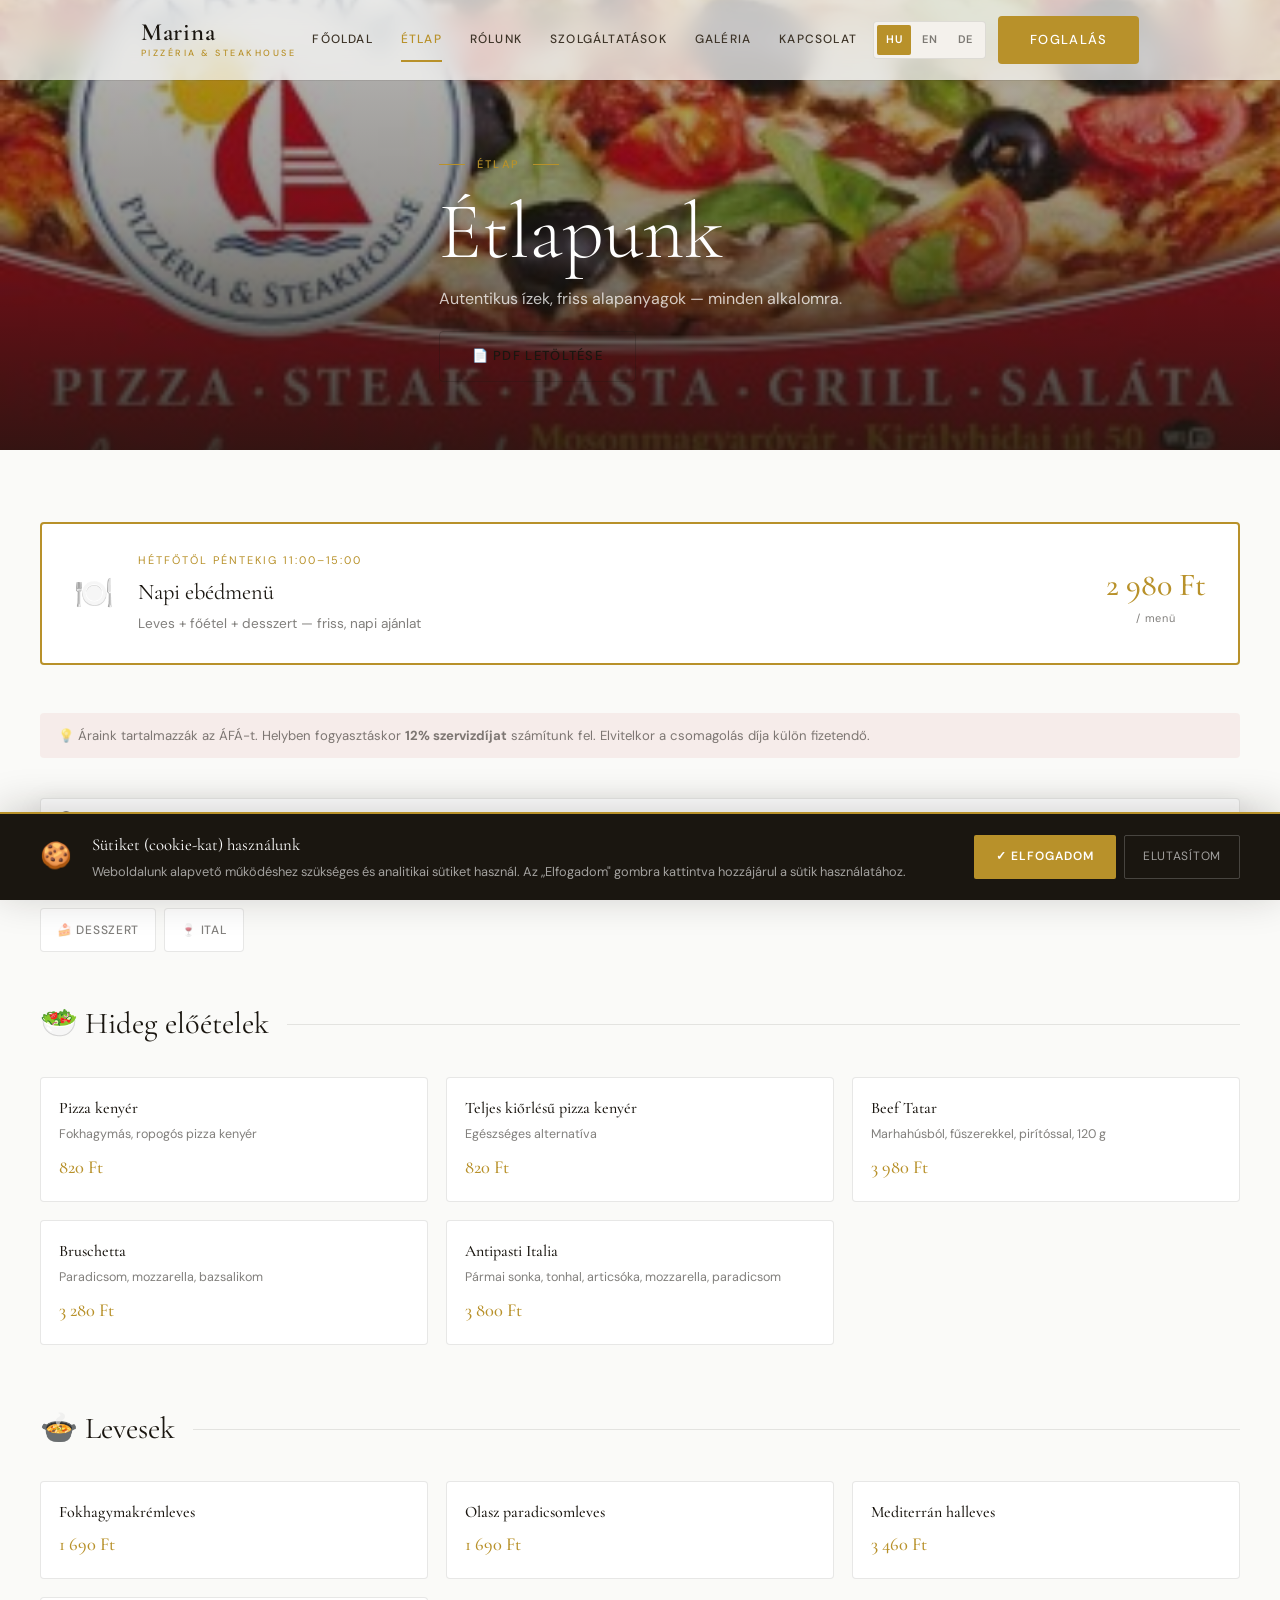
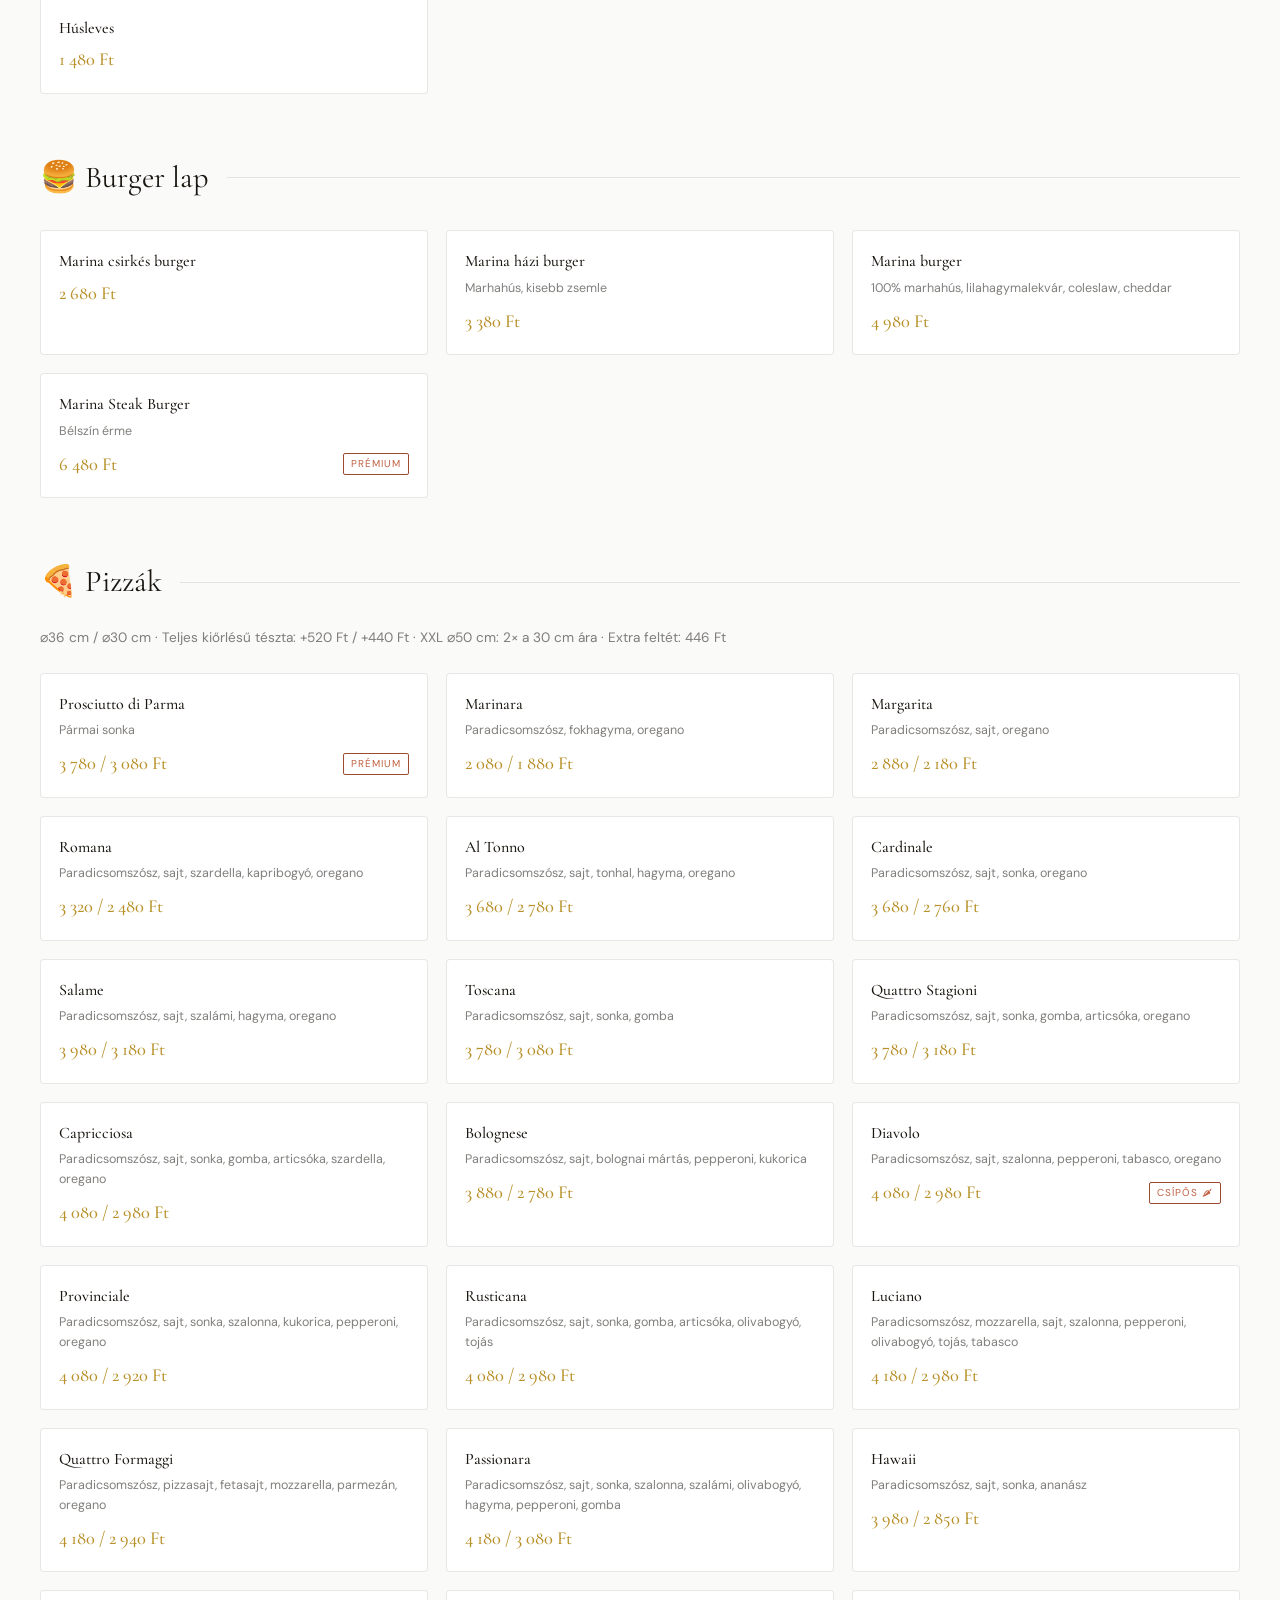
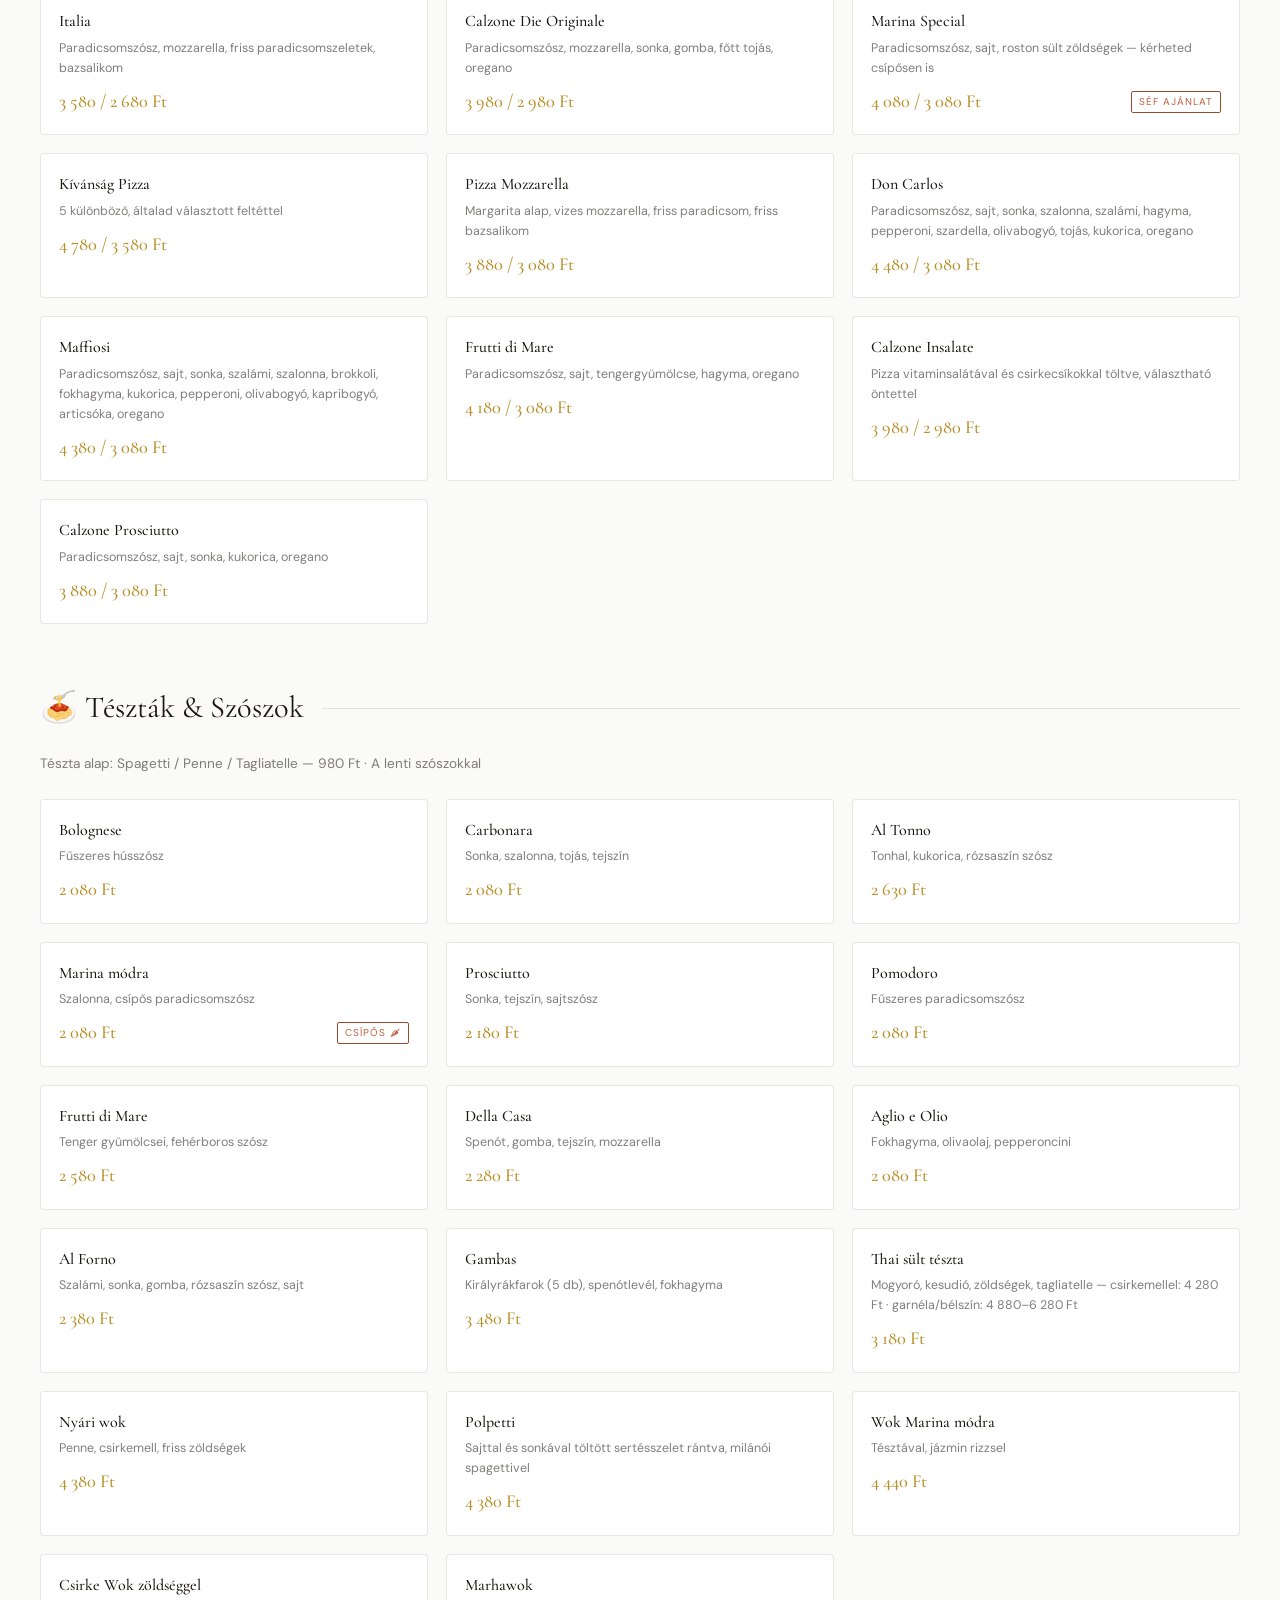
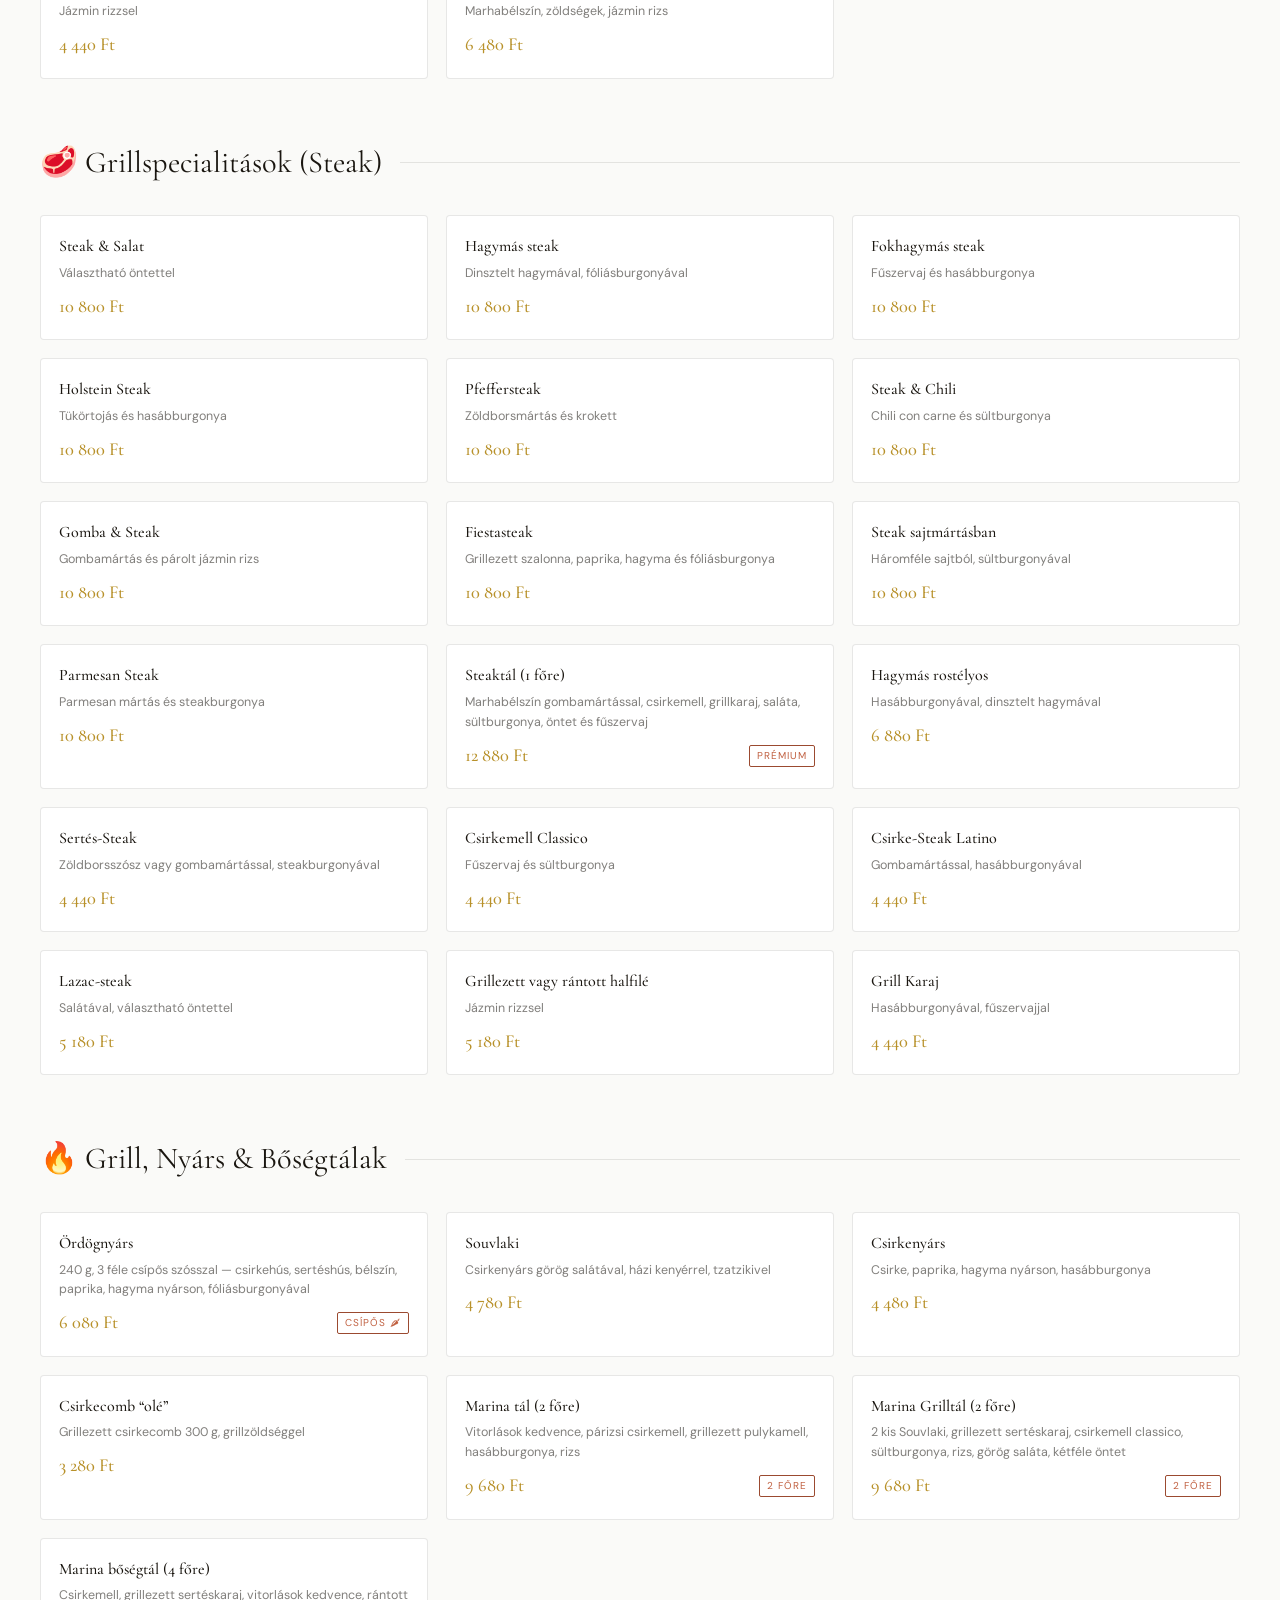
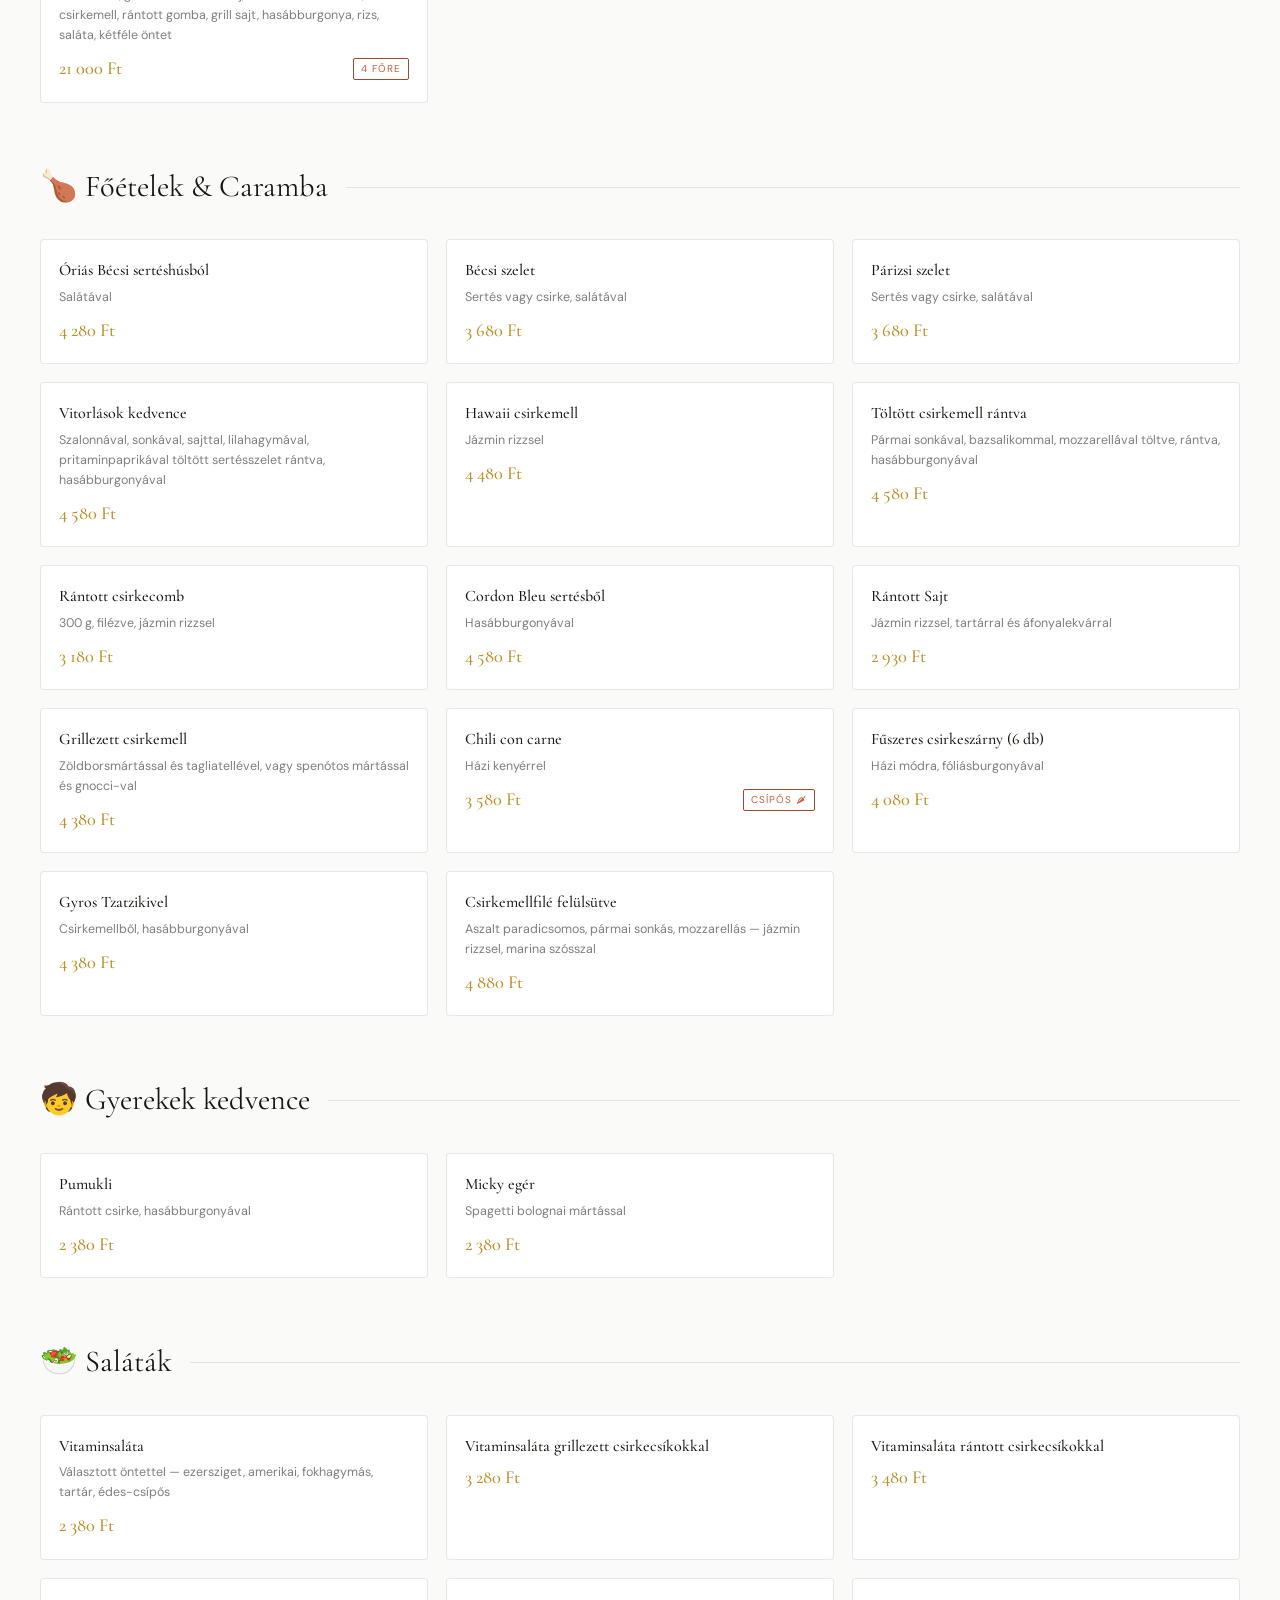
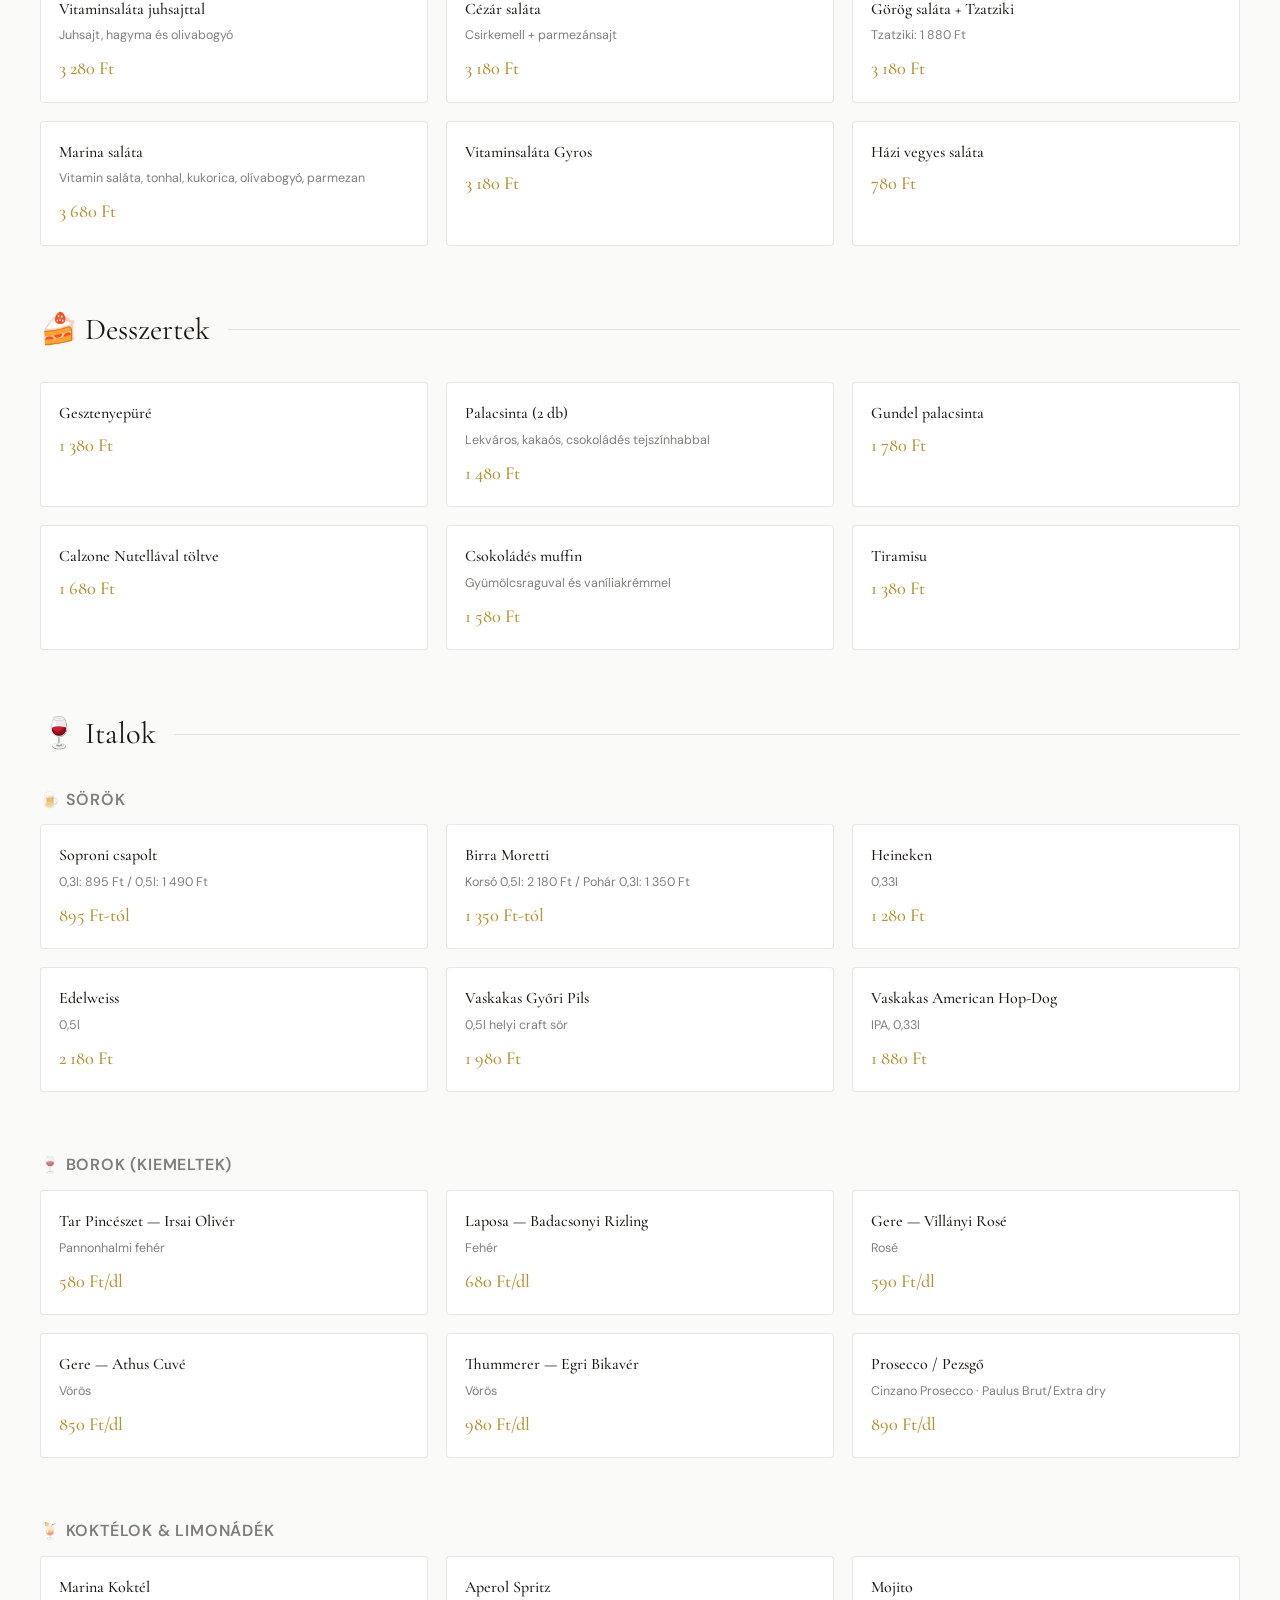
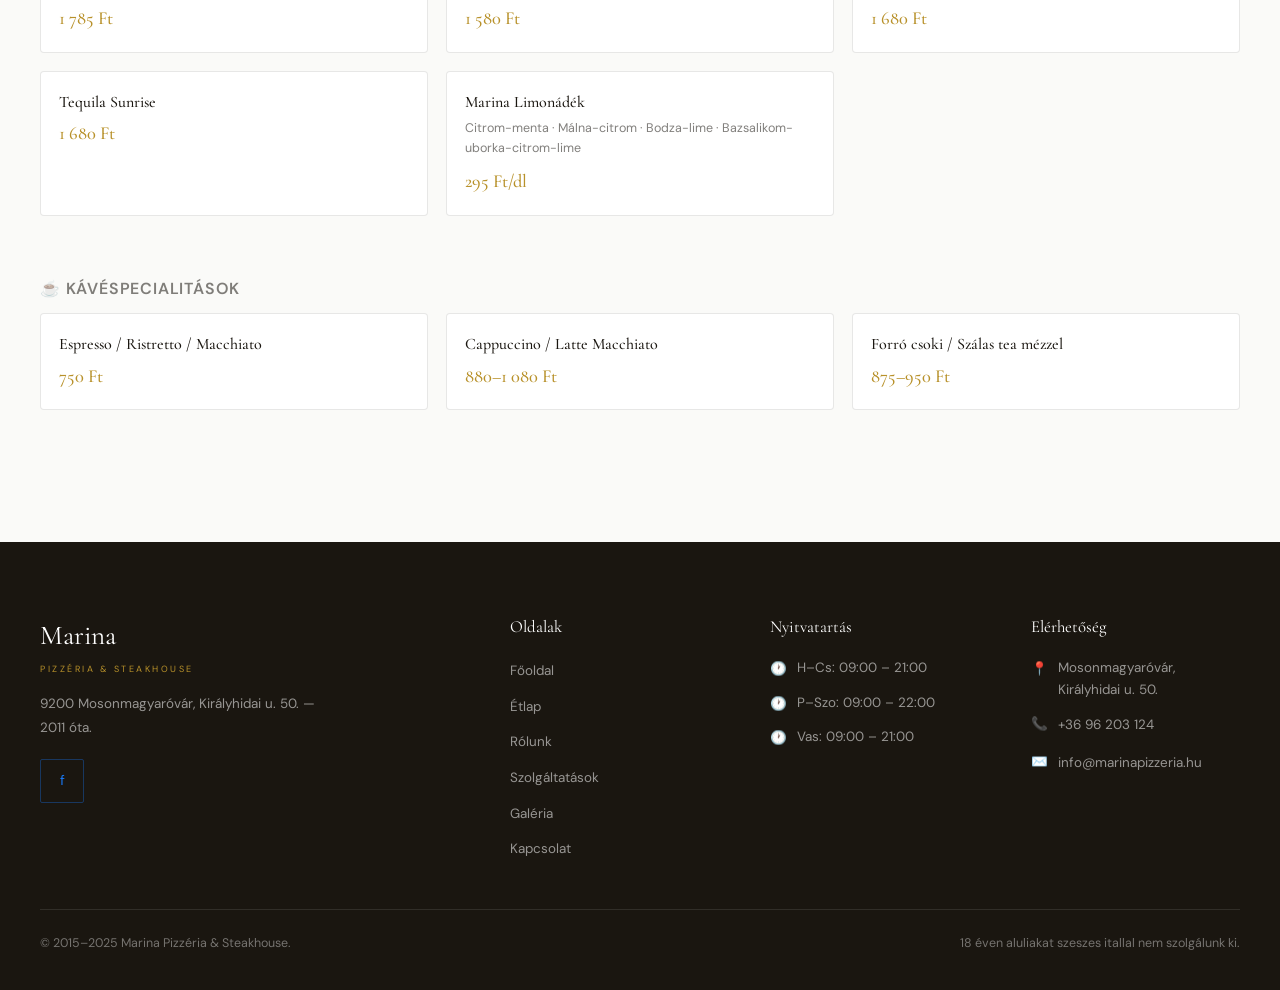
==== commit 3407b7ed: "Add files via upload" ====
--- a/etlap.html
+++ b/etlap.html
@@ -19,7 +19,7 @@
       <li><a href="index.html" class="nav__link" data-i18n="nav_home">Főoldal</a></li>
       <li><a href="etlap.html" class="nav__link active" aria-current="page" data-i18n="nav_menu">Étlap</a></li>
       <li><a href="rolunk.html" class="nav__link" data-i18n="nav_about">Rólunk</a></li>
-      <li><a href="galeria.html" class="nav__link" data-i18n="nav_gallery">Galéria</a></li>
+      <li><a href="szolgaltatasok.html" class="nav__link">Szolgáltatások</a></li><li><a href="galeria.html" class="nav__link" data-i18n="nav_gallery">Galéria</a></li>
       <li><a href="kapcsolat.html" class="nav__link" data-i18n="nav_contact">Kapcsolat</a></li>
     </ul>
     <div class="nav__cta">
@@ -33,7 +33,7 @@
   <a href="index.html" class="nav__mobile-link" data-i18n="nav_home">Főoldal</a>
   <a href="etlap.html" class="nav__mobile-link" data-i18n="nav_menu">Étlap</a>
   <a href="rolunk.html" class="nav__mobile-link" data-i18n="nav_about">Rólunk</a>
-  <a href="galeria.html" class="nav__mobile-link" data-i18n="nav_gallery">Galéria</a>
+  <a href="szolgaltatasok.html" class="nav__mobile-link">Szolgáltatások</a><a href="galeria.html" class="nav__mobile-link" data-i18n="nav_gallery">Galéria</a>
   <a href="kapcsolat.html" class="nav__mobile-link" data-i18n="nav_contact">Kapcsolat</a>
   <a href="tel:+36962031124" class="btn btn-gold" style="margin-top:24px;justify-content:center;">📞 Foglalás</a>
   <div class="lang-switcher" style="margin-top:24px;"><button class="lang-btn active" data-lang="hu">HU</button><button class="lang-btn" data-lang="en">EN</button><button class="lang-btn" data-lang="de">DE</button></div>
@@ -41,7 +41,7 @@
 
 <main id="main">
 <section class="page-hero">
-  <div class="page-hero__bg"><img src="https://www.marinapizzeria.hu/img/gallery/galeria-marina-2019-02-26-13-33-33.jpg" alt="Marina étterem" width="1600" height="900" loading="eager"/></div>
+  <div class="page-hero__bg"><img src="assets/img/gallery/galeria-marina-2019-02-26-13-33-33.jpg" alt="Marina étterem" width="1600" height="900" loading="eager"/></div>
   <div class="container"><div class="page-hero__content">
     <div class="label">Étlap</div>
     <h1 class="page-hero__title">Étlapunk</h1>
@@ -98,11 +98,11 @@
     <div class="menu-section" id="sec-eloetel">
       <h2 class="menu-section-title reveal">🥗 Hideg előételek</h2>
       <div class="menu-grid">
-        <div class="menu-item reveal" data-cat="eloetel" data-name="pizza kenyér"><img class="menu-item__img" src="https://www.marinapizzeria.hu/img/gallery/galeria-antipasti-itali-2022-03-18-15-27-01.jpg" alt="" width="80" height="80" loading="lazy"/><div class="menu-item__body"><div class="menu-item__name">Pizza kenyér</div><div class="menu-item__desc">Fokhagymás, ropogós pizza kenyér</div><div class="menu-item__footer"><span class="menu-item__price">820 Ft</span></div></div></div>
-        <div class="menu-item reveal" data-cat="eloetel" data-name="teljes kiőrlésű pizza kenyér"><img class="menu-item__img" src="https://www.marinapizzeria.hu/img/gallery/galeria-antipasti-itali-2022-03-18-15-27-01.jpg" alt="" width="80" height="80" loading="lazy"/><div class="menu-item__body"><div class="menu-item__name">Teljes kiőrlésű pizza kenyér</div><div class="menu-item__desc">Egészséges alternatíva</div><div class="menu-item__footer"><span class="menu-item__price">820 Ft</span></div></div></div>
-        <div class="menu-item reveal" data-cat="eloetel" data-name="beef tatar marhahús"><img class="menu-item__img" src="https://www.marinapizzeria.hu/img/gallery/galeria-tatar-2022-03-18-14-52-34.jpg" alt="Beef Tatar" width="80" height="80" loading="lazy"/><div class="menu-item__body"><div class="menu-item__name">Beef Tatar</div><div class="menu-item__desc">Marhahúsból, fűszerekkel, pirítóssal, 120 g</div><div class="menu-item__footer"><span class="menu-item__price">3 980 Ft</span></div></div></div>
-        <div class="menu-item reveal" data-cat="eloetel" data-name="bruschetta paradicsom mozzarella"><img class="menu-item__img" src="https://www.marinapizzeria.hu/img/gallery/galeria-bruscetta-2022-03-18-14-52-57.jpg" alt="Bruschetta" width="80" height="80" loading="lazy"/><div class="menu-item__body"><div class="menu-item__name">Bruschetta</div><div class="menu-item__desc">Paradicsom, mozzarella, bazsalikom</div><div class="menu-item__footer"><span class="menu-item__price">3 280 Ft</span></div></div></div>
-        <div class="menu-item reveal" data-cat="eloetel" data-name="antipasti italia pármai sonka tonhal"><img class="menu-item__img" src="https://www.marinapizzeria.hu/img/gallery/galeria-antipasti-itali-2022-03-18-15-27-01.jpg" alt="Antipasti Italia" width="80" height="80" loading="lazy"/><div class="menu-item__body"><div class="menu-item__name">Antipasti Italia</div><div class="menu-item__desc">Pármai sonka, tonhal, articsóka, mozzarella, paradicsom</div><div class="menu-item__footer"><span class="menu-item__price">3 800 Ft</span></div></div></div>
+        <div class="menu-item reveal" data-cat="eloetel" data-name="pizza kenyér"><div class="menu-item__body"><div class="menu-item__name">Pizza kenyér</div><div class="menu-item__desc">Fokhagymás, ropogós pizza kenyér</div><div class="menu-item__footer"><span class="menu-item__price">820 Ft</span></div></div></div>
+        <div class="menu-item reveal" data-cat="eloetel" data-name="teljes kiőrlésű pizza kenyér"><div class="menu-item__body"><div class="menu-item__name">Teljes kiőrlésű pizza kenyér</div><div class="menu-item__desc">Egészséges alternatíva</div><div class="menu-item__footer"><span class="menu-item__price">820 Ft</span></div></div></div>
+        <div class="menu-item reveal" data-cat="eloetel" data-name="beef tatar marhahús"><div class="menu-item__body"><div class="menu-item__name">Beef Tatar</div><div class="menu-item__desc">Marhahúsból, fűszerekkel, pirítóssal, 120 g</div><div class="menu-item__footer"><span class="menu-item__price">3 980 Ft</span></div></div></div>
+        <div class="menu-item reveal" data-cat="eloetel" data-name="bruschetta paradicsom mozzarella"><div class="menu-item__body"><div class="menu-item__name">Bruschetta</div><div class="menu-item__desc">Paradicsom, mozzarella, bazsalikom</div><div class="menu-item__footer"><span class="menu-item__price">3 280 Ft</span></div></div></div>
+        <div class="menu-item reveal" data-cat="eloetel" data-name="antipasti italia pármai sonka tonhal"><div class="menu-item__body"><div class="menu-item__name">Antipasti Italia</div><div class="menu-item__desc">Pármai sonka, tonhal, articsóka, mozzarella, paradicsom</div><div class="menu-item__footer"><span class="menu-item__price">3 800 Ft</span></div></div></div>
       </div>
     </div>
 
@@ -110,10 +110,10 @@
     <div class="menu-section" id="sec-leves">
       <h2 class="menu-section-title reveal">🍲 Levesek</h2>
       <div class="menu-grid">
-        <div class="menu-item reveal" data-cat="leves" data-name="fokhagymakrémleves"><img class="menu-item__img" src="https://www.marinapizzeria.hu/img/gallery/galeria-vitamin-salata-2022-03-18-15-05-29.jpg" alt="" width="80" height="80" loading="lazy"/><div class="menu-item__body"><div class="menu-item__name">Fokhagymakrémleves</div><div class="menu-item__footer"><span class="menu-item__price">1 690 Ft</span></div></div></div>
-        <div class="menu-item reveal" data-cat="leves" data-name="olasz paradicsomleves"><img class="menu-item__img" src="https://www.marinapizzeria.hu/img/gallery/galeria-vitamin-salata-2022-03-18-15-05-29.jpg" alt="" width="80" height="80" loading="lazy"/><div class="menu-item__body"><div class="menu-item__name">Olasz paradicsomleves</div><div class="menu-item__footer"><span class="menu-item__price">1 690 Ft</span></div></div></div>
-        <div class="menu-item reveal" data-cat="leves" data-name="mediterrán halleves"><img class="menu-item__img" src="https://www.marinapizzeria.hu/img/gallery/galeria-vitamin-salata-2022-03-18-15-05-29.jpg" alt="" width="80" height="80" loading="lazy"/><div class="menu-item__body"><div class="menu-item__name">Mediterrán halleves</div><div class="menu-item__footer"><span class="menu-item__price">3 460 Ft</span></div></div></div>
-        <div class="menu-item reveal" data-cat="leves" data-name="húsleves"><img class="menu-item__img" src="https://www.marinapizzeria.hu/img/gallery/galeria-vitamin-salata-2022-03-18-15-05-29.jpg" alt="" width="80" height="80" loading="lazy"/><div class="menu-item__body"><div class="menu-item__name">Húsleves</div><div class="menu-item__footer"><span class="menu-item__price">1 480 Ft</span></div></div></div>
+        <div class="menu-item reveal" data-cat="leves" data-name="fokhagymakrémleves"><div class="menu-item__body"><div class="menu-item__name">Fokhagymakrémleves</div><div class="menu-item__footer"><span class="menu-item__price">1 690 Ft</span></div></div></div>
+        <div class="menu-item reveal" data-cat="leves" data-name="olasz paradicsomleves"><div class="menu-item__body"><div class="menu-item__name">Olasz paradicsomleves</div><div class="menu-item__footer"><span class="menu-item__price">1 690 Ft</span></div></div></div>
+        <div class="menu-item reveal" data-cat="leves" data-name="mediterrán halleves"><div class="menu-item__body"><div class="menu-item__name">Mediterrán halleves</div><div class="menu-item__footer"><span class="menu-item__price">3 460 Ft</span></div></div></div>
+        <div class="menu-item reveal" data-cat="leves" data-name="húsleves"><div class="menu-item__body"><div class="menu-item__name">Húsleves</div><div class="menu-item__footer"><span class="menu-item__price">1 480 Ft</span></div></div></div>
       </div>
     </div>
 
@@ -121,10 +121,10 @@
     <div class="menu-section" id="sec-burger">
       <h2 class="menu-section-title reveal">🍔 Burger lap</h2>
       <div class="menu-grid">
-        <div class="menu-item reveal" data-cat="burger" data-name="marina csirkés burger"><img class="menu-item__img" src="https://www.marinapizzeria.hu/img/gallery/galeria-vitorlasok-kedvence-2022-03-18-15-11-58.jpg" alt="Burger" width="80" height="80" loading="lazy"/><div class="menu-item__body"><div class="menu-item__name">Marina csirkés burger</div><div class="menu-item__footer"><span class="menu-item__price">2 680 Ft</span></div></div></div>
-        <div class="menu-item reveal" data-cat="burger" data-name="marina házi burger marhahús zsemle"><img class="menu-item__img" src="https://www.marinapizzeria.hu/img/gallery/galeria-vitorlasok-kedvence-2022-03-18-15-11-58.jpg" alt="Burger" width="80" height="80" loading="lazy"/><div class="menu-item__body"><div class="menu-item__name">Marina házi burger</div><div class="menu-item__desc">Marhahús, kisebb zsemle</div><div class="menu-item__footer"><span class="menu-item__price">3 380 Ft</span></div></div></div>
-        <div class="menu-item reveal" data-cat="burger" data-name="marina burger 100% marhahús lilahagymalekvár coleslaw cheddar"><img class="menu-item__img" src="https://www.marinapizzeria.hu/img/gallery/galeria-vitorlasok-kedvence-2022-03-18-15-11-58.jpg" alt="Burger" width="80" height="80" loading="lazy"/><div class="menu-item__body"><div class="menu-item__name">Marina burger</div><div class="menu-item__desc">100% marhahús, lilahagymalekvár, coleslaw, cheddar</div><div class="menu-item__footer"><span class="menu-item__price">4 980 Ft</span></div></div></div>
-        <div class="menu-item reveal" data-cat="burger" data-name="marina steak burger bélszín"><img class="menu-item__img" src="https://www.marinapizzeria.hu/img/gallery/galeria-vitorlasok-kedvence-2022-03-18-15-11-58.jpg" alt="Burger" width="80" height="80" loading="lazy"/><div class="menu-item__body"><div class="menu-item__name">Marina Steak Burger</div><div class="menu-item__desc">Bélszín érme</div><div class="menu-item__footer"><span class="menu-item__price">6 480 Ft</span><span class="menu-item__tag">Prémium</span></div></div></div>
+        <div class="menu-item reveal" data-cat="burger" data-name="marina csirkés burger"><div class="menu-item__body"><div class="menu-item__name">Marina csirkés burger</div><div class="menu-item__footer"><span class="menu-item__price">2 680 Ft</span></div></div></div>
+        <div class="menu-item reveal" data-cat="burger" data-name="marina házi burger marhahús zsemle"><div class="menu-item__body"><div class="menu-item__name">Marina házi burger</div><div class="menu-item__desc">Marhahús, kisebb zsemle</div><div class="menu-item__footer"><span class="menu-item__price">3 380 Ft</span></div></div></div>
+        <div class="menu-item reveal" data-cat="burger" data-name="marina burger 100% marhahús lilahagymalekvár coleslaw cheddar"><div class="menu-item__body"><div class="menu-item__name">Marina burger</div><div class="menu-item__desc">100% marhahús, lilahagymalekvár, coleslaw, cheddar</div><div class="menu-item__footer"><span class="menu-item__price">4 980 Ft</span></div></div></div>
+        <div class="menu-item reveal" data-cat="burger" data-name="marina steak burger bélszín"><div class="menu-item__body"><div class="menu-item__name">Marina Steak Burger</div><div class="menu-item__desc">Bélszín érme</div><div class="menu-item__footer"><span class="menu-item__price">6 480 Ft</span><span class="menu-item__tag">Prémium</span></div></div></div>
       </div>
     </div>
 
@@ -133,34 +133,34 @@
       <h2 class="menu-section-title reveal">🍕 Pizzák</h2>
       <p class="menu-section-note reveal" style="margin:-8px 0 24px;font-size:0.85rem;color:var(--ink-dim);">⌀36 cm / ⌀30 cm · Teljes kiőrlésű tészta: +520 Ft / +440 Ft · XXL ⌀50 cm: 2× a 30 cm ára · Extra feltét: 446 Ft</p>
       <div class="menu-grid">
-        <div class="menu-item reveal" data-cat="pizza" data-name="pizza prosciutto di parma"><img class="menu-item__img" src="https://www.marinapizzeria.hu/img/gallery/galeria-calzone-nutella-2023-06-28-21-25-47.jpg" alt="Pizza" width="80" height="80" loading="lazy"/><div class="menu-item__body"><div class="menu-item__name">Prosciutto di Parma</div><div class="menu-item__desc">Pármai sonka</div><div class="menu-item__footer"><span class="menu-item__price">3 780 / 3 080 Ft</span><span class="menu-item__tag">Prémium</span></div></div></div>
-        <div class="menu-item reveal" data-cat="pizza" data-name="marinara pizza paradicsomszósz fokhagyma oregano"><img class="menu-item__img" src="https://www.marinapizzeria.hu/img/gallery/galeria-calzone-nutella-2023-06-28-21-25-47.jpg" alt="Pizza" width="80" height="80" loading="lazy"/><div class="menu-item__body"><div class="menu-item__name">Marinara</div><div class="menu-item__desc">Paradicsomszósz, fokhagyma, oregano</div><div class="menu-item__footer"><span class="menu-item__price">2 080 / 1 880 Ft</span></div></div></div>
-        <div class="menu-item reveal" data-cat="pizza" data-name="margarita pizza paradicsomszósz sajt oregano"><img class="menu-item__img" src="https://www.marinapizzeria.hu/img/gallery/galeria-calzone-nutella-2023-06-28-21-25-47.jpg" alt="Pizza" width="80" height="80" loading="lazy"/><div class="menu-item__body"><div class="menu-item__name">Margarita</div><div class="menu-item__desc">Paradicsomszósz, sajt, oregano</div><div class="menu-item__footer"><span class="menu-item__price">2 880 / 2 180 Ft</span></div></div></div>
-        <div class="menu-item reveal" data-cat="pizza" data-name="romana pizza szardella kapribogyó"><img class="menu-item__img" src="https://www.marinapizzeria.hu/img/gallery/galeria-calzone-nutella-2023-06-28-21-25-47.jpg" alt="Pizza" width="80" height="80" loading="lazy"/><div class="menu-item__body"><div class="menu-item__name">Romana</div><div class="menu-item__desc">Paradicsomszósz, sajt, szardella, kapribogyó, oregano</div><div class="menu-item__footer"><span class="menu-item__price">3 320 / 2 480 Ft</span></div></div></div>
-        <div class="menu-item reveal" data-cat="pizza" data-name="al tonno pizza tonhal hagyma"><img class="menu-item__img" src="https://www.marinapizzeria.hu/img/gallery/galeria-calzone-nutella-2023-06-28-21-25-47.jpg" alt="Pizza" width="80" height="80" loading="lazy"/><div class="menu-item__body"><div class="menu-item__name">Al Tonno</div><div class="menu-item__desc">Paradicsomszósz, sajt, tonhal, hagyma, oregano</div><div class="menu-item__footer"><span class="menu-item__price">3 680 / 2 780 Ft</span></div></div></div>
-        <div class="menu-item reveal" data-cat="pizza" data-name="cardinale pizza sonka"><img class="menu-item__img" src="https://www.marinapizzeria.hu/img/gallery/galeria-calzone-nutella-2023-06-28-21-25-47.jpg" alt="Pizza" width="80" height="80" loading="lazy"/><div class="menu-item__body"><div class="menu-item__name">Cardinale</div><div class="menu-item__desc">Paradicsomszósz, sajt, sonka, oregano</div><div class="menu-item__footer"><span class="menu-item__price">3 680 / 2 760 Ft</span></div></div></div>
-        <div class="menu-item reveal" data-cat="pizza" data-name="salame pizza szalámi hagyma"><img class="menu-item__img" src="https://www.marinapizzeria.hu/img/gallery/galeria-calzone-nutella-2023-06-28-21-25-47.jpg" alt="Pizza" width="80" height="80" loading="lazy"/><div class="menu-item__body"><div class="menu-item__name">Salame</div><div class="menu-item__desc">Paradicsomszósz, sajt, szalámi, hagyma, oregano</div><div class="menu-item__footer"><span class="menu-item__price">3 980 / 3 180 Ft</span></div></div></div>
-        <div class="menu-item reveal" data-cat="pizza" data-name="toscana pizza sonka gomba"><img class="menu-item__img" src="https://www.marinapizzeria.hu/img/gallery/galeria-calzone-nutella-2023-06-28-21-25-47.jpg" alt="Pizza" width="80" height="80" loading="lazy"/><div class="menu-item__body"><div class="menu-item__name">Toscana</div><div class="menu-item__desc">Paradicsomszósz, sajt, sonka, gomba</div><div class="menu-item__footer"><span class="menu-item__price">3 780 / 3 080 Ft</span></div></div></div>
-        <div class="menu-item reveal" data-cat="pizza" data-name="quattro stagioni pizza sonka gomba articsóka"><img class="menu-item__img" src="https://www.marinapizzeria.hu/img/gallery/galeria-calzone-nutella-2023-06-28-21-25-47.jpg" alt="Pizza" width="80" height="80" loading="lazy"/><div class="menu-item__body"><div class="menu-item__name">Quattro Stagioni</div><div class="menu-item__desc">Paradicsomszósz, sajt, sonka, gomba, articsóka, oregano</div><div class="menu-item__footer"><span class="menu-item__price">3 780 / 3 180 Ft</span></div></div></div>
-        <div class="menu-item reveal" data-cat="pizza" data-name="capricciosa pizza sonka gomba articsóka szardella"><img class="menu-item__img" src="https://www.marinapizzeria.hu/img/gallery/galeria-calzone-nutella-2023-06-28-21-25-47.jpg" alt="Pizza" width="80" height="80" loading="lazy"/><div class="menu-item__body"><div class="menu-item__name">Capricciosa</div><div class="menu-item__desc">Paradicsomszósz, sajt, sonka, gomba, articsóka, szardella, oregano</div><div class="menu-item__footer"><span class="menu-item__price">4 080 / 2 980 Ft</span></div></div></div>
-        <div class="menu-item reveal" data-cat="pizza" data-name="bolognese pizza bolognai mártás pepperoni kukorica"><img class="menu-item__img" src="https://www.marinapizzeria.hu/img/gallery/galeria-calzone-nutella-2023-06-28-21-25-47.jpg" alt="Pizza" width="80" height="80" loading="lazy"/><div class="menu-item__body"><div class="menu-item__name">Bolognese</div><div class="menu-item__desc">Paradicsomszósz, sajt, bolognai mártás, pepperoni, kukorica</div><div class="menu-item__footer"><span class="menu-item__price">3 880 / 2 780 Ft</span></div></div></div>
-        <div class="menu-item reveal" data-cat="pizza" data-name="diavolo pizza szalonna pepperoni tabasco csípős"><img class="menu-item__img" src="https://www.marinapizzeria.hu/img/gallery/galeria-calzone-nutella-2023-06-28-21-25-47.jpg" alt="Pizza" width="80" height="80" loading="lazy"/><div class="menu-item__body"><div class="menu-item__name">Diavolo</div><div class="menu-item__desc">Paradicsomszósz, sajt, szalonna, pepperoni, tabasco, oregano</div><div class="menu-item__footer"><span class="menu-item__price">4 080 / 2 980 Ft</span><span class="menu-item__tag">Csípős 🌶</span></div></div></div>
-        <div class="menu-item reveal" data-cat="pizza" data-name="provinciale pizza sonka szalonna kukorica pepperoni"><img class="menu-item__img" src="https://www.marinapizzeria.hu/img/gallery/galeria-calzone-nutella-2023-06-28-21-25-47.jpg" alt="Pizza" width="80" height="80" loading="lazy"/><div class="menu-item__body"><div class="menu-item__name">Provinciale</div><div class="menu-item__desc">Paradicsomszósz, sajt, sonka, szalonna, kukorica, pepperoni, oregano</div><div class="menu-item__footer"><span class="menu-item__price">4 080 / 2 920 Ft</span></div></div></div>
-        <div class="menu-item reveal" data-cat="pizza" data-name="rusticana pizza olivabogyó tojás"><img class="menu-item__img" src="https://www.marinapizzeria.hu/img/gallery/galeria-calzone-nutella-2023-06-28-21-25-47.jpg" alt="Pizza" width="80" height="80" loading="lazy"/><div class="menu-item__body"><div class="menu-item__name">Rusticana</div><div class="menu-item__desc">Paradicsomszósz, sajt, sonka, gomba, articsóka, olivabogyó, tojás</div><div class="menu-item__footer"><span class="menu-item__price">4 080 / 2 980 Ft</span></div></div></div>
-        <div class="menu-item reveal" data-cat="pizza" data-name="luciano pizza mozzarella szalonna pepperoni olivabogyó tabasco"><img class="menu-item__img" src="https://www.marinapizzeria.hu/img/gallery/galeria-calzone-nutella-2023-06-28-21-25-47.jpg" alt="Pizza" width="80" height="80" loading="lazy"/><div class="menu-item__body"><div class="menu-item__name">Luciano</div><div class="menu-item__desc">Paradicsomszósz, mozzarella, sajt, szalonna, pepperoni, olivabogyó, tojás, tabasco</div><div class="menu-item__footer"><span class="menu-item__price">4 180 / 2 980 Ft</span></div></div></div>
-        <div class="menu-item reveal" data-cat="pizza" data-name="quattro formaggi pizza fetasajt mozzarella parmezán"><img class="menu-item__img" src="https://www.marinapizzeria.hu/img/gallery/galeria-calzone-nutella-2023-06-28-21-25-47.jpg" alt="Pizza" width="80" height="80" loading="lazy"/><div class="menu-item__body"><div class="menu-item__name">Quattro Formaggi</div><div class="menu-item__desc">Paradicsomszósz, pizzasajt, fetasajt, mozzarella, parmezán, oregano</div><div class="menu-item__footer"><span class="menu-item__price">4 180 / 2 940 Ft</span></div></div></div>
-        <div class="menu-item reveal" data-cat="pizza" data-name="passionara pizza sonka szalonna szalámi olivabogyó hagyma pepperoni gomba"><img class="menu-item__img" src="https://www.marinapizzeria.hu/img/gallery/galeria-calzone-nutella-2023-06-28-21-25-47.jpg" alt="Pizza" width="80" height="80" loading="lazy"/><div class="menu-item__body"><div class="menu-item__name">Passionara</div><div class="menu-item__desc">Paradicsomszósz, sajt, sonka, szalonna, szalámi, olivabogyó, hagyma, pepperoni, gomba</div><div class="menu-item__footer"><span class="menu-item__price">4 180 / 3 080 Ft</span></div></div></div>
-        <div class="menu-item reveal" data-cat="pizza" data-name="hawaii pizza sonka ananász"><img class="menu-item__img" src="https://www.marinapizzeria.hu/img/gallery/galeria-calzone-nutella-2023-06-28-21-25-47.jpg" alt="Pizza" width="80" height="80" loading="lazy"/><div class="menu-item__body"><div class="menu-item__name">Hawaii</div><div class="menu-item__desc">Paradicsomszósz, sajt, sonka, ananász</div><div class="menu-item__footer"><span class="menu-item__price">3 980 / 2 850 Ft</span></div></div></div>
-        <div class="menu-item reveal" data-cat="pizza" data-name="italia pizza mozzarella friss paradicsom bazsalikom"><img class="menu-item__img" src="https://www.marinapizzeria.hu/img/gallery/galeria-calzone-nutella-2023-06-28-21-25-47.jpg" alt="Pizza" width="80" height="80" loading="lazy"/><div class="menu-item__body"><div class="menu-item__name">Italia</div><div class="menu-item__desc">Paradicsomszósz, mozzarella, friss paradicsomszeletek, bazsalikom</div><div class="menu-item__footer"><span class="menu-item__price">3 580 / 2 680 Ft</span></div></div></div>
-        <div class="menu-item reveal" data-cat="pizza" data-name="calzone die originale töltött sonka gomba tojás"><img class="menu-item__img" src="https://www.marinapizzeria.hu/img/gallery/galeria-calzone-nutella-2023-06-28-21-25-47.jpg" alt="Calzone" width="80" height="80" loading="lazy"/><div class="menu-item__body"><div class="menu-item__name">Calzone Die Originale</div><div class="menu-item__desc">Paradicsomszósz, mozzarella, sonka, gomba, főtt tojás, oregano</div><div class="menu-item__footer"><span class="menu-item__price">3 980 / 2 980 Ft</span></div></div></div>
-        <div class="menu-item reveal" data-cat="pizza" data-name="marina special pizza roston sült zöldségek csípős"><img class="menu-item__img" src="https://www.marinapizzeria.hu/img/gallery/galeria-calzone-nutella-2023-06-28-21-25-47.jpg" alt="Pizza" width="80" height="80" loading="lazy"/><div class="menu-item__body"><div class="menu-item__name">Marina Special</div><div class="menu-item__desc">Paradicsomszósz, sajt, roston sült zöldségek — kérheted csípősen is</div><div class="menu-item__footer"><span class="menu-item__price">4 080 / 3 080 Ft</span><span class="menu-item__tag">Séf ajánlat</span></div></div></div>
-        <div class="menu-item reveal" data-cat="pizza" data-name="kívánság pizza 5 feltét saját választás"><img class="menu-item__img" src="https://www.marinapizzeria.hu/img/gallery/galeria-calzone-nutella-2023-06-28-21-25-47.jpg" alt="Pizza" width="80" height="80" loading="lazy"/><div class="menu-item__body"><div class="menu-item__name">Kívánság Pizza</div><div class="menu-item__desc">5 különböző, általad választott feltéttel</div><div class="menu-item__footer"><span class="menu-item__price">4 780 / 3 580 Ft</span></div></div></div>
-        <div class="menu-item reveal" data-cat="pizza" data-name="pizza mozzarella friss vizes mozzarella bazsalikom"><img class="menu-item__img" src="https://www.marinapizzeria.hu/img/gallery/galeria-calzone-nutella-2023-06-28-21-25-47.jpg" alt="Pizza" width="80" height="80" loading="lazy"/><div class="menu-item__body"><div class="menu-item__name">Pizza Mozzarella</div><div class="menu-item__desc">Margarita alap, vizes mozzarella, friss paradicsom, friss bazsalikom</div><div class="menu-item__footer"><span class="menu-item__price">3 880 / 3 080 Ft</span></div></div></div>
-        <div class="menu-item reveal" data-cat="pizza" data-name="don carlos pizza sonka szalonna szalámi hagyma szardella olivabogyó tojás kukorica"><img class="menu-item__img" src="https://www.marinapizzeria.hu/img/gallery/galeria-calzone-nutella-2023-06-28-21-25-47.jpg" alt="Pizza" width="80" height="80" loading="lazy"/><div class="menu-item__body"><div class="menu-item__name">Don Carlos</div><div class="menu-item__desc">Paradicsomszósz, sajt, sonka, szalonna, szalámi, hagyma, pepperoni, szardella, olivabogyó, tojás, kukorica, oregano</div><div class="menu-item__footer"><span class="menu-item__price">4 480 / 3 080 Ft</span></div></div></div>
-        <div class="menu-item reveal" data-cat="pizza" data-name="maffiosi pizza sonka szalámi szalonna brokkoli fokhagyma kukorica pepperoni olivabogyó"><img class="menu-item__img" src="https://www.marinapizzeria.hu/img/gallery/galeria-calzone-nutella-2023-06-28-21-25-47.jpg" alt="Pizza" width="80" height="80" loading="lazy"/><div class="menu-item__body"><div class="menu-item__name">Maffiosi</div><div class="menu-item__desc">Paradicsomszósz, sajt, sonka, szalámi, szalonna, brokkoli, fokhagyma, kukorica, pepperoni, olivabogyó, kapribogyó, articsóka, oregano</div><div class="menu-item__footer"><span class="menu-item__price">4 380 / 3 080 Ft</span></div></div></div>
-        <div class="menu-item reveal" data-cat="pizza" data-name="frutti di mare pizza tenger gyümölcsei hagyma"><img class="menu-item__img" src="https://www.marinapizzeria.hu/img/gallery/galeria-calzone-nutella-2023-06-28-21-25-47.jpg" alt="Pizza" width="80" height="80" loading="lazy"/><div class="menu-item__body"><div class="menu-item__name">Frutti di Mare</div><div class="menu-item__desc">Paradicsomszósz, sajt, tengergyümölcse, hagyma, oregano</div><div class="menu-item__footer"><span class="menu-item__price">4 180 / 3 080 Ft</span></div></div></div>
-        <div class="menu-item reveal" data-cat="pizza" data-name="calzone insalate vitaminsaláta csirkecsíkok"><img class="menu-item__img" src="https://www.marinapizzeria.hu/img/gallery/galeria-calzone-nutella-2023-06-28-21-25-47.jpg" alt="Calzone" width="80" height="80" loading="lazy"/><div class="menu-item__body"><div class="menu-item__name">Calzone Insalate</div><div class="menu-item__desc">Pizza vitaminsalátával és csirkecsíkokkal töltve, választható öntettel</div><div class="menu-item__footer"><span class="menu-item__price">3 980 / 2 980 Ft</span></div></div></div>
-        <div class="menu-item reveal" data-cat="pizza" data-name="calzone prosciutto sonka kukorica"><img class="menu-item__img" src="https://www.marinapizzeria.hu/img/gallery/galeria-calzone-nutella-2023-06-28-21-25-47.jpg" alt="Calzone" width="80" height="80" loading="lazy"/><div class="menu-item__body"><div class="menu-item__name">Calzone Prosciutto</div><div class="menu-item__desc">Paradicsomszósz, sajt, sonka, kukorica, oregano</div><div class="menu-item__footer"><span class="menu-item__price">3 880 / 3 080 Ft</span></div></div></div>
+        <div class="menu-item reveal" data-cat="pizza" data-name="pizza prosciutto di parma"><div class="menu-item__body"><div class="menu-item__name">Prosciutto di Parma</div><div class="menu-item__desc">Pármai sonka</div><div class="menu-item__footer"><span class="menu-item__price">3 780 / 3 080 Ft</span><span class="menu-item__tag">Prémium</span></div></div></div>
+        <div class="menu-item reveal" data-cat="pizza" data-name="marinara pizza paradicsomszósz fokhagyma oregano"><div class="menu-item__body"><div class="menu-item__name">Marinara</div><div class="menu-item__desc">Paradicsomszósz, fokhagyma, oregano</div><div class="menu-item__footer"><span class="menu-item__price">2 080 / 1 880 Ft</span></div></div></div>
+        <div class="menu-item reveal" data-cat="pizza" data-name="margarita pizza paradicsomszósz sajt oregano"><div class="menu-item__body"><div class="menu-item__name">Margarita</div><div class="menu-item__desc">Paradicsomszósz, sajt, oregano</div><div class="menu-item__footer"><span class="menu-item__price">2 880 / 2 180 Ft</span></div></div></div>
+        <div class="menu-item reveal" data-cat="pizza" data-name="romana pizza szardella kapribogyó"><div class="menu-item__body"><div class="menu-item__name">Romana</div><div class="menu-item__desc">Paradicsomszósz, sajt, szardella, kapribogyó, oregano</div><div class="menu-item__footer"><span class="menu-item__price">3 320 / 2 480 Ft</span></div></div></div>
+        <div class="menu-item reveal" data-cat="pizza" data-name="al tonno pizza tonhal hagyma"><div class="menu-item__body"><div class="menu-item__name">Al Tonno</div><div class="menu-item__desc">Paradicsomszósz, sajt, tonhal, hagyma, oregano</div><div class="menu-item__footer"><span class="menu-item__price">3 680 / 2 780 Ft</span></div></div></div>
+        <div class="menu-item reveal" data-cat="pizza" data-name="cardinale pizza sonka"><div class="menu-item__body"><div class="menu-item__name">Cardinale</div><div class="menu-item__desc">Paradicsomszósz, sajt, sonka, oregano</div><div class="menu-item__footer"><span class="menu-item__price">3 680 / 2 760 Ft</span></div></div></div>
+        <div class="menu-item reveal" data-cat="pizza" data-name="salame pizza szalámi hagyma"><div class="menu-item__body"><div class="menu-item__name">Salame</div><div class="menu-item__desc">Paradicsomszósz, sajt, szalámi, hagyma, oregano</div><div class="menu-item__footer"><span class="menu-item__price">3 980 / 3 180 Ft</span></div></div></div>
+        <div class="menu-item reveal" data-cat="pizza" data-name="toscana pizza sonka gomba"><div class="menu-item__body"><div class="menu-item__name">Toscana</div><div class="menu-item__desc">Paradicsomszósz, sajt, sonka, gomba</div><div class="menu-item__footer"><span class="menu-item__price">3 780 / 3 080 Ft</span></div></div></div>
+        <div class="menu-item reveal" data-cat="pizza" data-name="quattro stagioni pizza sonka gomba articsóka"><div class="menu-item__body"><div class="menu-item__name">Quattro Stagioni</div><div class="menu-item__desc">Paradicsomszósz, sajt, sonka, gomba, articsóka, oregano</div><div class="menu-item__footer"><span class="menu-item__price">3 780 / 3 180 Ft</span></div></div></div>
+        <div class="menu-item reveal" data-cat="pizza" data-name="capricciosa pizza sonka gomba articsóka szardella"><div class="menu-item__body"><div class="menu-item__name">Capricciosa</div><div class="menu-item__desc">Paradicsomszósz, sajt, sonka, gomba, articsóka, szardella, oregano</div><div class="menu-item__footer"><span class="menu-item__price">4 080 / 2 980 Ft</span></div></div></div>
+        <div class="menu-item reveal" data-cat="pizza" data-name="bolognese pizza bolognai mártás pepperoni kukorica"><div class="menu-item__body"><div class="menu-item__name">Bolognese</div><div class="menu-item__desc">Paradicsomszósz, sajt, bolognai mártás, pepperoni, kukorica</div><div class="menu-item__footer"><span class="menu-item__price">3 880 / 2 780 Ft</span></div></div></div>
+        <div class="menu-item reveal" data-cat="pizza" data-name="diavolo pizza szalonna pepperoni tabasco csípős"><div class="menu-item__body"><div class="menu-item__name">Diavolo</div><div class="menu-item__desc">Paradicsomszósz, sajt, szalonna, pepperoni, tabasco, oregano</div><div class="menu-item__footer"><span class="menu-item__price">4 080 / 2 980 Ft</span><span class="menu-item__tag">Csípős 🌶</span></div></div></div>
+        <div class="menu-item reveal" data-cat="pizza" data-name="provinciale pizza sonka szalonna kukorica pepperoni"><div class="menu-item__body"><div class="menu-item__name">Provinciale</div><div class="menu-item__desc">Paradicsomszósz, sajt, sonka, szalonna, kukorica, pepperoni, oregano</div><div class="menu-item__footer"><span class="menu-item__price">4 080 / 2 920 Ft</span></div></div></div>
+        <div class="menu-item reveal" data-cat="pizza" data-name="rusticana pizza olivabogyó tojás"><div class="menu-item__body"><div class="menu-item__name">Rusticana</div><div class="menu-item__desc">Paradicsomszósz, sajt, sonka, gomba, articsóka, olivabogyó, tojás</div><div class="menu-item__footer"><span class="menu-item__price">4 080 / 2 980 Ft</span></div></div></div>
+        <div class="menu-item reveal" data-cat="pizza" data-name="luciano pizza mozzarella szalonna pepperoni olivabogyó tabasco"><div class="menu-item__body"><div class="menu-item__name">Luciano</div><div class="menu-item__desc">Paradicsomszósz, mozzarella, sajt, szalonna, pepperoni, olivabogyó, tojás, tabasco</div><div class="menu-item__footer"><span class="menu-item__price">4 180 / 2 980 Ft</span></div></div></div>
+        <div class="menu-item reveal" data-cat="pizza" data-name="quattro formaggi pizza fetasajt mozzarella parmezán"><div class="menu-item__body"><div class="menu-item__name">Quattro Formaggi</div><div class="menu-item__desc">Paradicsomszósz, pizzasajt, fetasajt, mozzarella, parmezán, oregano</div><div class="menu-item__footer"><span class="menu-item__price">4 180 / 2 940 Ft</span></div></div></div>
+        <div class="menu-item reveal" data-cat="pizza" data-name="passionara pizza sonka szalonna szalámi olivabogyó hagyma pepperoni gomba"><div class="menu-item__body"><div class="menu-item__name">Passionara</div><div class="menu-item__desc">Paradicsomszósz, sajt, sonka, szalonna, szalámi, olivabogyó, hagyma, pepperoni, gomba</div><div class="menu-item__footer"><span class="menu-item__price">4 180 / 3 080 Ft</span></div></div></div>
+        <div class="menu-item reveal" data-cat="pizza" data-name="hawaii pizza sonka ananász"><div class="menu-item__body"><div class="menu-item__name">Hawaii</div><div class="menu-item__desc">Paradicsomszósz, sajt, sonka, ananász</div><div class="menu-item__footer"><span class="menu-item__price">3 980 / 2 850 Ft</span></div></div></div>
+        <div class="menu-item reveal" data-cat="pizza" data-name="italia pizza mozzarella friss paradicsom bazsalikom"><div class="menu-item__body"><div class="menu-item__name">Italia</div><div class="menu-item__desc">Paradicsomszósz, mozzarella, friss paradicsomszeletek, bazsalikom</div><div class="menu-item__footer"><span class="menu-item__price">3 580 / 2 680 Ft</span></div></div></div>
+        <div class="menu-item reveal" data-cat="pizza" data-name="calzone die originale töltött sonka gomba tojás"><div class="menu-item__body"><div class="menu-item__name">Calzone Die Originale</div><div class="menu-item__desc">Paradicsomszósz, mozzarella, sonka, gomba, főtt tojás, oregano</div><div class="menu-item__footer"><span class="menu-item__price">3 980 / 2 980 Ft</span></div></div></div>
+        <div class="menu-item reveal" data-cat="pizza" data-name="marina special pizza roston sült zöldségek csípős"><div class="menu-item__body"><div class="menu-item__name">Marina Special</div><div class="menu-item__desc">Paradicsomszósz, sajt, roston sült zöldségek — kérheted csípősen is</div><div class="menu-item__footer"><span class="menu-item__price">4 080 / 3 080 Ft</span><span class="menu-item__tag">Séf ajánlat</span></div></div></div>
+        <div class="menu-item reveal" data-cat="pizza" data-name="kívánság pizza 5 feltét saját választás"><div class="menu-item__body"><div class="menu-item__name">Kívánság Pizza</div><div class="menu-item__desc">5 különböző, általad választott feltéttel</div><div class="menu-item__footer"><span class="menu-item__price">4 780 / 3 580 Ft</span></div></div></div>
+        <div class="menu-item reveal" data-cat="pizza" data-name="pizza mozzarella friss vizes mozzarella bazsalikom"><div class="menu-item__body"><div class="menu-item__name">Pizza Mozzarella</div><div class="menu-item__desc">Margarita alap, vizes mozzarella, friss paradicsom, friss bazsalikom</div><div class="menu-item__footer"><span class="menu-item__price">3 880 / 3 080 Ft</span></div></div></div>
+        <div class="menu-item reveal" data-cat="pizza" data-name="don carlos pizza sonka szalonna szalámi hagyma szardella olivabogyó tojás kukorica"><div class="menu-item__body"><div class="menu-item__name">Don Carlos</div><div class="menu-item__desc">Paradicsomszósz, sajt, sonka, szalonna, szalámi, hagyma, pepperoni, szardella, olivabogyó, tojás, kukorica, oregano</div><div class="menu-item__footer"><span class="menu-item__price">4 480 / 3 080 Ft</span></div></div></div>
+        <div class="menu-item reveal" data-cat="pizza" data-name="maffiosi pizza sonka szalámi szalonna brokkoli fokhagyma kukorica pepperoni olivabogyó"><div class="menu-item__body"><div class="menu-item__name">Maffiosi</div><div class="menu-item__desc">Paradicsomszósz, sajt, sonka, szalámi, szalonna, brokkoli, fokhagyma, kukorica, pepperoni, olivabogyó, kapribogyó, articsóka, oregano</div><div class="menu-item__footer"><span class="menu-item__price">4 380 / 3 080 Ft</span></div></div></div>
+        <div class="menu-item reveal" data-cat="pizza" data-name="frutti di mare pizza tenger gyümölcsei hagyma"><div class="menu-item__body"><div class="menu-item__name">Frutti di Mare</div><div class="menu-item__desc">Paradicsomszósz, sajt, tengergyümölcse, hagyma, oregano</div><div class="menu-item__footer"><span class="menu-item__price">4 180 / 3 080 Ft</span></div></div></div>
+        <div class="menu-item reveal" data-cat="pizza" data-name="calzone insalate vitaminsaláta csirkecsíkok"><div class="menu-item__body"><div class="menu-item__name">Calzone Insalate</div><div class="menu-item__desc">Pizza vitaminsalátával és csirkecsíkokkal töltve, választható öntettel</div><div class="menu-item__footer"><span class="menu-item__price">3 980 / 2 980 Ft</span></div></div></div>
+        <div class="menu-item reveal" data-cat="pizza" data-name="calzone prosciutto sonka kukorica"><div class="menu-item__body"><div class="menu-item__name">Calzone Prosciutto</div><div class="menu-item__desc">Paradicsomszósz, sajt, sonka, kukorica, oregano</div><div class="menu-item__footer"><span class="menu-item__price">3 880 / 3 080 Ft</span></div></div></div>
       </div>
     </div>
 
@@ -169,23 +169,23 @@
       <h2 class="menu-section-title reveal">🍝 Tészták & Szószok</h2>
       <p class="menu-section-note reveal" style="margin:-8px 0 24px;font-size:0.85rem;color:var(--ink-dim);">Tészta alap: Spagetti / Penne / Tagliatelle — 980 Ft · A lenti szószokkal</p>
       <div class="menu-grid">
-        <div class="menu-item reveal" data-cat="pasta" data-name="bolognese tészta fűszeres hússzósz"><img class="menu-item__img" src="https://www.marinapizzeria.hu/img/gallery/galeria-penne-carbonara-2022-03-18-15-21-00.jpg" alt="Tészta" width="80" height="80" loading="lazy"/><div class="menu-item__body"><div class="menu-item__name">Bolognese</div><div class="menu-item__desc">Fűszeres hússzósz</div><div class="menu-item__footer"><span class="menu-item__price">2 080 Ft</span></div></div></div>
-        <div class="menu-item reveal" data-cat="pasta" data-name="carbonara tészta sonka szalonna tojás tejszín"><img class="menu-item__img" src="https://www.marinapizzeria.hu/img/gallery/galeria-penne-carbonara-2022-03-18-15-21-00.jpg" alt="Tészta" width="80" height="80" loading="lazy"/><div class="menu-item__body"><div class="menu-item__name">Carbonara</div><div class="menu-item__desc">Sonka, szalonna, tojás, tejszín</div><div class="menu-item__footer"><span class="menu-item__price">2 080 Ft</span></div></div></div>
-        <div class="menu-item reveal" data-cat="pasta" data-name="al tonno tészta tonhal kukorica rózsaszín szósz"><img class="menu-item__img" src="https://www.marinapizzeria.hu/img/gallery/galeria-penne-carbonara-2022-03-18-15-21-00.jpg" alt="Tészta" width="80" height="80" loading="lazy"/><div class="menu-item__body"><div class="menu-item__name">Al Tonno</div><div class="menu-item__desc">Tonhal, kukorica, rózsaszín szósz</div><div class="menu-item__footer"><span class="menu-item__price">2 630 Ft</span></div></div></div>
-        <div class="menu-item reveal" data-cat="pasta" data-name="marina módra tészta szalonna csípős paradicsomszósz"><img class="menu-item__img" src="https://www.marinapizzeria.hu/img/gallery/galeria-penne-carbonara-2022-03-18-15-21-00.jpg" alt="Tészta" width="80" height="80" loading="lazy"/><div class="menu-item__body"><div class="menu-item__name">Marina módra</div><div class="menu-item__desc">Szalonna, csípős paradicsomszósz</div><div class="menu-item__footer"><span class="menu-item__price">2 080 Ft</span><span class="menu-item__tag">Csípős 🌶</span></div></div></div>
-        <div class="menu-item reveal" data-cat="pasta" data-name="prosciutto tészta sonka tejszín sajtszósz"><img class="menu-item__img" src="https://www.marinapizzeria.hu/img/gallery/galeria-penne-carbonara-2022-03-18-15-21-00.jpg" alt="Tészta" width="80" height="80" loading="lazy"/><div class="menu-item__body"><div class="menu-item__name">Prosciutto</div><div class="menu-item__desc">Sonka, tejszín, sajtszósz</div><div class="menu-item__footer"><span class="menu-item__price">2 180 Ft</span></div></div></div>
-        <div class="menu-item reveal" data-cat="pasta" data-name="pomodoro tészta fűszeres paradicsomszósz"><img class="menu-item__img" src="https://www.marinapizzeria.hu/img/gallery/galeria-penne-carbonara-2022-03-18-15-21-00.jpg" alt="Tészta" width="80" height="80" loading="lazy"/><div class="menu-item__body"><div class="menu-item__name">Pomodoro</div><div class="menu-item__desc">Fűszeres paradicsomszósz</div><div class="menu-item__footer"><span class="menu-item__price">2 080 Ft</span></div></div></div>
-        <div class="menu-item reveal" data-cat="pasta" data-name="frutti di mare tészta tenger gyümölcsei fehérboros szósz"><img class="menu-item__img" src="https://www.marinapizzeria.hu/img/gallery/galeria-penne-carbonara-2022-03-18-15-21-00.jpg" alt="Tészta" width="80" height="80" loading="lazy"/><div class="menu-item__body"><div class="menu-item__name">Frutti di Mare</div><div class="menu-item__desc">Tenger gyümölcsei, fehérboros szósz</div><div class="menu-item__footer"><span class="menu-item__price">2 580 Ft</span></div></div></div>
-        <div class="menu-item reveal" data-cat="pasta" data-name="della casa tészta spenót gomba tejszín mozzarella"><img class="menu-item__img" src="https://www.marinapizzeria.hu/img/gallery/galeria-penne-carbonara-2022-03-18-15-21-00.jpg" alt="Tészta" width="80" height="80" loading="lazy"/><div class="menu-item__body"><div class="menu-item__name">Della Casa</div><div class="menu-item__desc">Spenót, gomba, tejszín, mozzarella</div><div class="menu-item__footer"><span class="menu-item__price">2 280 Ft</span></div></div></div>
-        <div class="menu-item reveal" data-cat="pasta" data-name="aglio e olio tészta fokhagyma olivaolaj pepperoncini"><img class="menu-item__img" src="https://www.marinapizzeria.hu/img/gallery/galeria-penne-carbonara-2022-03-18-15-21-00.jpg" alt="Tészta" width="80" height="80" loading="lazy"/><div class="menu-item__body"><div class="menu-item__name">Aglio e Olio</div><div class="menu-item__desc">Fokhagyma, olivaolaj, pepperoncini</div><div class="menu-item__footer"><span class="menu-item__price">2 080 Ft</span></div></div></div>
-        <div class="menu-item reveal" data-cat="pasta" data-name="al forno tészta szalámi sonka gomba sajt"><img class="menu-item__img" src="https://www.marinapizzeria.hu/img/gallery/galeria-penne-carbonara-2022-03-18-15-21-00.jpg" alt="Tészta" width="80" height="80" loading="lazy"/><div class="menu-item__body"><div class="menu-item__name">Al Forno</div><div class="menu-item__desc">Szalámi, sonka, gomba, rózsaszín szósz, sajt</div><div class="menu-item__footer"><span class="menu-item__price">2 380 Ft</span></div></div></div>
-        <div class="menu-item reveal" data-cat="pasta" data-name="gambas tészta királyrákfarok spenót fokhagyma"><img class="menu-item__img" src="https://www.marinapizzeria.hu/img/gallery/galeria-penne-carbonara-2022-03-18-15-21-00.jpg" alt="Tészta" width="80" height="80" loading="lazy"/><div class="menu-item__body"><div class="menu-item__name">Gambas</div><div class="menu-item__desc">Királyrákfarok (5 db), spenótlevél, fokhagyma</div><div class="menu-item__footer"><span class="menu-item__price">3 480 Ft</span></div></div></div>
-        <div class="menu-item reveal" data-cat="pasta" data-name="thai sült tészta wok mogyoró kesudió zöldségek tagliatelle"><img class="menu-item__img" src="https://www.marinapizzeria.hu/img/gallery/galeria-thai-sultteszta-2022-03-18-14-54-33.jpg" alt="Thai tészta" width="80" height="80" loading="lazy"/><div class="menu-item__body"><div class="menu-item__name">Thai sült tészta</div><div class="menu-item__desc">Mogyoró, kesudió, zöldségek, tagliatelle — csirkemellel: 4 280 Ft · garnéla/bélszín: 4 880–6 280 Ft</div><div class="menu-item__footer"><span class="menu-item__price">3 180 Ft</span></div></div></div>
-        <div class="menu-item reveal" data-cat="pasta" data-name="nyári wok penne csirkemell friss zöldségek"><img class="menu-item__img" src="https://www.marinapizzeria.hu/img/gallery/galeria-thai-sultteszta-2022-03-18-14-54-33.jpg" alt="Wok" width="80" height="80" loading="lazy"/><div class="menu-item__body"><div class="menu-item__name">Nyári wok</div><div class="menu-item__desc">Penne, csirkemell, friss zöldségek</div><div class="menu-item__footer"><span class="menu-item__price">4 380 Ft</span></div></div></div>
-        <div class="menu-item reveal" data-cat="pasta" data-name="polpetti sertésszelet sajttal sonkával milánói spagetti"><img class="menu-item__img" src="https://www.marinapizzeria.hu/img/gallery/galeria-penne-carbonara-2022-03-18-15-21-00.jpg" alt="Tészta" width="80" height="80" loading="lazy"/><div class="menu-item__body"><div class="menu-item__name">Polpetti</div><div class="menu-item__desc">Sajttal és sonkával töltött sertésszelet rántva, milánói spagettivel</div><div class="menu-item__footer"><span class="menu-item__price">4 380 Ft</span></div></div></div>
-        <div class="menu-item reveal" data-cat="pasta" data-name="wok marina módra jázmin rizs marhabélszín"><img class="menu-item__img" src="https://www.marinapizzeria.hu/img/gallery/galeria-thai-sultteszta-2022-03-18-14-54-33.jpg" alt="Wok" width="80" height="80" loading="lazy"/><div class="menu-item__body"><div class="menu-item__name">Wok Marina módra</div><div class="menu-item__desc">Tésztával, jázmin rizzsel</div><div class="menu-item__footer"><span class="menu-item__price">4 440 Ft</span></div></div></div>
-        <div class="menu-item reveal" data-cat="pasta" data-name="csirke wok zöldséggel jázmin rizs"><img class="menu-item__img" src="https://www.marinapizzeria.hu/img/gallery/galeria-thai-sultteszta-2022-03-18-14-54-33.jpg" alt="Wok" width="80" height="80" loading="lazy"/><div class="menu-item__body"><div class="menu-item__name">Csirke Wok zöldséggel</div><div class="menu-item__desc">Jázmin rizzsel</div><div class="menu-item__footer"><span class="menu-item__price">4 440 Ft</span></div></div></div>
-        <div class="menu-item reveal" data-cat="pasta" data-name="marhawok marhabélszín zöldségek jázmin rizs"><img class="menu-item__img" src="https://www.marinapizzeria.hu/img/gallery/galeria-thai-sultteszta-2022-03-18-14-54-33.jpg" alt="Wok" width="80" height="80" loading="lazy"/><div class="menu-item__body"><div class="menu-item__name">Marhawok</div><div class="menu-item__desc">Marhabélszín, zöldségek, jázmin rizs</div><div class="menu-item__footer"><span class="menu-item__price">6 480 Ft</span></div></div></div>
+        <div class="menu-item reveal" data-cat="pasta" data-name="bolognese tészta fűszeres hússzósz"><div class="menu-item__body"><div class="menu-item__name">Bolognese</div><div class="menu-item__desc">Fűszeres hússzósz</div><div class="menu-item__footer"><span class="menu-item__price">2 080 Ft</span></div></div></div>
+        <div class="menu-item reveal" data-cat="pasta" data-name="carbonara tészta sonka szalonna tojás tejszín"><div class="menu-item__body"><div class="menu-item__name">Carbonara</div><div class="menu-item__desc">Sonka, szalonna, tojás, tejszín</div><div class="menu-item__footer"><span class="menu-item__price">2 080 Ft</span></div></div></div>
+        <div class="menu-item reveal" data-cat="pasta" data-name="al tonno tészta tonhal kukorica rózsaszín szósz"><div class="menu-item__body"><div class="menu-item__name">Al Tonno</div><div class="menu-item__desc">Tonhal, kukorica, rózsaszín szósz</div><div class="menu-item__footer"><span class="menu-item__price">2 630 Ft</span></div></div></div>
+        <div class="menu-item reveal" data-cat="pasta" data-name="marina módra tészta szalonna csípős paradicsomszósz"><div class="menu-item__body"><div class="menu-item__name">Marina módra</div><div class="menu-item__desc">Szalonna, csípős paradicsomszósz</div><div class="menu-item__footer"><span class="menu-item__price">2 080 Ft</span><span class="menu-item__tag">Csípős 🌶</span></div></div></div>
+        <div class="menu-item reveal" data-cat="pasta" data-name="prosciutto tészta sonka tejszín sajtszósz"><div class="menu-item__body"><div class="menu-item__name">Prosciutto</div><div class="menu-item__desc">Sonka, tejszín, sajtszósz</div><div class="menu-item__footer"><span class="menu-item__price">2 180 Ft</span></div></div></div>
+        <div class="menu-item reveal" data-cat="pasta" data-name="pomodoro tészta fűszeres paradicsomszósz"><div class="menu-item__body"><div class="menu-item__name">Pomodoro</div><div class="menu-item__desc">Fűszeres paradicsomszósz</div><div class="menu-item__footer"><span class="menu-item__price">2 080 Ft</span></div></div></div>
+        <div class="menu-item reveal" data-cat="pasta" data-name="frutti di mare tészta tenger gyümölcsei fehérboros szósz"><div class="menu-item__body"><div class="menu-item__name">Frutti di Mare</div><div class="menu-item__desc">Tenger gyümölcsei, fehérboros szósz</div><div class="menu-item__footer"><span class="menu-item__price">2 580 Ft</span></div></div></div>
+        <div class="menu-item reveal" data-cat="pasta" data-name="della casa tészta spenót gomba tejszín mozzarella"><div class="menu-item__body"><div class="menu-item__name">Della Casa</div><div class="menu-item__desc">Spenót, gomba, tejszín, mozzarella</div><div class="menu-item__footer"><span class="menu-item__price">2 280 Ft</span></div></div></div>
+        <div class="menu-item reveal" data-cat="pasta" data-name="aglio e olio tészta fokhagyma olivaolaj pepperoncini"><div class="menu-item__body"><div class="menu-item__name">Aglio e Olio</div><div class="menu-item__desc">Fokhagyma, olivaolaj, pepperoncini</div><div class="menu-item__footer"><span class="menu-item__price">2 080 Ft</span></div></div></div>
+        <div class="menu-item reveal" data-cat="pasta" data-name="al forno tészta szalámi sonka gomba sajt"><div class="menu-item__body"><div class="menu-item__name">Al Forno</div><div class="menu-item__desc">Szalámi, sonka, gomba, rózsaszín szósz, sajt</div><div class="menu-item__footer"><span class="menu-item__price">2 380 Ft</span></div></div></div>
+        <div class="menu-item reveal" data-cat="pasta" data-name="gambas tészta királyrákfarok spenót fokhagyma"><div class="menu-item__body"><div class="menu-item__name">Gambas</div><div class="menu-item__desc">Királyrákfarok (5 db), spenótlevél, fokhagyma</div><div class="menu-item__footer"><span class="menu-item__price">3 480 Ft</span></div></div></div>
+        <div class="menu-item reveal" data-cat="pasta" data-name="thai sült tészta wok mogyoró kesudió zöldségek tagliatelle"><div class="menu-item__body"><div class="menu-item__name">Thai sült tészta</div><div class="menu-item__desc">Mogyoró, kesudió, zöldségek, tagliatelle — csirkemellel: 4 280 Ft · garnéla/bélszín: 4 880–6 280 Ft</div><div class="menu-item__footer"><span class="menu-item__price">3 180 Ft</span></div></div></div>
+        <div class="menu-item reveal" data-cat="pasta" data-name="nyári wok penne csirkemell friss zöldségek"><div class="menu-item__body"><div class="menu-item__name">Nyári wok</div><div class="menu-item__desc">Penne, csirkemell, friss zöldségek</div><div class="menu-item__footer"><span class="menu-item__price">4 380 Ft</span></div></div></div>
+        <div class="menu-item reveal" data-cat="pasta" data-name="polpetti sertésszelet sajttal sonkával milánói spagetti"><div class="menu-item__body"><div class="menu-item__name">Polpetti</div><div class="menu-item__desc">Sajttal és sonkával töltött sertésszelet rántva, milánói spagettivel</div><div class="menu-item__footer"><span class="menu-item__price">4 380 Ft</span></div></div></div>
+        <div class="menu-item reveal" data-cat="pasta" data-name="wok marina módra jázmin rizs marhabélszín"><div class="menu-item__body"><div class="menu-item__name">Wok Marina módra</div><div class="menu-item__desc">Tésztával, jázmin rizzsel</div><div class="menu-item__footer"><span class="menu-item__price">4 440 Ft</span></div></div></div>
+        <div class="menu-item reveal" data-cat="pasta" data-name="csirke wok zöldséggel jázmin rizs"><div class="menu-item__body"><div class="menu-item__name">Csirke Wok zöldséggel</div><div class="menu-item__desc">Jázmin rizzsel</div><div class="menu-item__footer"><span class="menu-item__price">4 440 Ft</span></div></div></div>
+        <div class="menu-item reveal" data-cat="pasta" data-name="marhawok marhabélszín zöldségek jázmin rizs"><div class="menu-item__body"><div class="menu-item__name">Marhawok</div><div class="menu-item__desc">Marhabélszín, zöldségek, jázmin rizs</div><div class="menu-item__footer"><span class="menu-item__price">6 480 Ft</span></div></div></div>
       </div>
     </div>
 
@@ -193,24 +193,24 @@
     <div class="menu-section" id="sec-steak">
       <h2 class="menu-section-title reveal">🥩 Grillspecialitások (Steak)</h2>
       <div class="menu-grid">
-        <div class="menu-item reveal" data-cat="steak" data-name="steak salat öntettel"><img class="menu-item__img" src="https://www.marinapizzeria.hu/img/gallery/galeria-grillsteak-2022-03-18-15-23-38.jpg" alt="Steak" width="80" height="80" loading="lazy"/><div class="menu-item__body"><div class="menu-item__name">Steak &amp; Salat</div><div class="menu-item__desc">Választható öntettel</div><div class="menu-item__footer"><span class="menu-item__price">10 800 Ft</span></div></div></div>
-        <div class="menu-item reveal" data-cat="steak" data-name="hagymás steak dinsztelt hagyma fóliásburgonya"><img class="menu-item__img" src="https://www.marinapizzeria.hu/img/gallery/galeria-grillsteak-2022-03-18-15-23-38.jpg" alt="Steak" width="80" height="80" loading="lazy"/><div class="menu-item__body"><div class="menu-item__name">Hagymás steak</div><div class="menu-item__desc">Dinsztelt hagymával, fóliásburgonyával</div><div class="menu-item__footer"><span class="menu-item__price">10 800 Ft</span></div></div></div>
-        <div class="menu-item reveal" data-cat="steak" data-name="fokhagymás steak fűszervaj hasábburgonya"><img class="menu-item__img" src="https://www.marinapizzeria.hu/img/gallery/galeria-grillsteak-2022-03-18-15-23-38.jpg" alt="Steak" width="80" height="80" loading="lazy"/><div class="menu-item__body"><div class="menu-item__name">Fokhagymás steak</div><div class="menu-item__desc">Fűszervaj és hasábburgonya</div><div class="menu-item__footer"><span class="menu-item__price">10 800 Ft</span></div></div></div>
-        <div class="menu-item reveal" data-cat="steak" data-name="holstein steak tükörtojás hasábburgonya"><img class="menu-item__img" src="https://www.marinapizzeria.hu/img/gallery/galeria-grillsteak-2022-03-18-15-23-38.jpg" alt="Steak" width="80" height="80" loading="lazy"/><div class="menu-item__body"><div class="menu-item__name">Holstein Steak</div><div class="menu-item__desc">Tükörtojás és hasábburgonya</div><div class="menu-item__footer"><span class="menu-item__price">10 800 Ft</span></div></div></div>
-        <div class="menu-item reveal" data-cat="steak" data-name="pfeffersteak zöldbors mártás krokett"><img class="menu-item__img" src="https://www.marinapizzeria.hu/img/gallery/galeria-grillsteak-2022-03-18-15-23-38.jpg" alt="Steak" width="80" height="80" loading="lazy"/><div class="menu-item__body"><div class="menu-item__name">Pfeffersteak</div><div class="menu-item__desc">Zöldborsmártás és krokett</div><div class="menu-item__footer"><span class="menu-item__price">10 800 Ft</span></div></div></div>
-        <div class="menu-item reveal" data-cat="steak" data-name="steak chili con carne sültburgonya"><img class="menu-item__img" src="https://www.marinapizzeria.hu/img/gallery/galeria-grillsteak-2022-03-18-15-23-38.jpg" alt="Steak" width="80" height="80" loading="lazy"/><div class="menu-item__body"><div class="menu-item__name">Steak &amp; Chili</div><div class="menu-item__desc">Chili con carne és sültburgonya</div><div class="menu-item__footer"><span class="menu-item__price">10 800 Ft</span></div></div></div>
-        <div class="menu-item reveal" data-cat="steak" data-name="gomba steak gombamártás párolt rizs"><img class="menu-item__img" src="https://www.marinapizzeria.hu/img/gallery/galeria-grillsteak-2022-03-18-15-23-38.jpg" alt="Steak" width="80" height="80" loading="lazy"/><div class="menu-item__body"><div class="menu-item__name">Gomba &amp; Steak</div><div class="menu-item__desc">Gombamártás és párolt jázmin rizs</div><div class="menu-item__footer"><span class="menu-item__price">10 800 Ft</span></div></div></div>
-        <div class="menu-item reveal" data-cat="steak" data-name="fiestasteak grillezett szalonna paprika hagyma fóliásburgonya"><img class="menu-item__img" src="https://www.marinapizzeria.hu/img/gallery/galeria-grillsteak-2022-03-18-15-23-38.jpg" alt="Steak" width="80" height="80" loading="lazy"/><div class="menu-item__body"><div class="menu-item__name">Fiestasteak</div><div class="menu-item__desc">Grillezett szalonna, paprika, hagyma és fóliásburgonya</div><div class="menu-item__footer"><span class="menu-item__price">10 800 Ft</span></div></div></div>
-        <div class="menu-item reveal" data-cat="steak" data-name="steak sajtmártásban sültburgonya"><img class="menu-item__img" src="https://www.marinapizzeria.hu/img/gallery/galeria-grillsteak-2022-03-18-15-23-38.jpg" alt="Steak" width="80" height="80" loading="lazy"/><div class="menu-item__body"><div class="menu-item__name">Steak sajtmártásban</div><div class="menu-item__desc">Háromféle sajtból, sültburgonyával</div><div class="menu-item__footer"><span class="menu-item__price">10 800 Ft</span></div></div></div>
-        <div class="menu-item reveal" data-cat="steak" data-name="parmesan steak parmesan mártás steakburgonya"><img class="menu-item__img" src="https://www.marinapizzeria.hu/img/gallery/galeria-grillsteak-2022-03-18-15-23-38.jpg" alt="Steak" width="80" height="80" loading="lazy"/><div class="menu-item__body"><div class="menu-item__name">Parmesan Steak</div><div class="menu-item__desc">Parmesan mártás és steakburgonya</div><div class="menu-item__footer"><span class="menu-item__price">10 800 Ft</span></div></div></div>
-        <div class="menu-item reveal" data-cat="steak" data-name="steaktál 1 főre marhabélszín gombamártás csirkemell grillkaraj"><img class="menu-item__img" src="https://www.marinapizzeria.hu/img/gallery/galeria-grillsteak-2022-03-18-15-23-38.jpg" alt="Steak" width="80" height="80" loading="lazy"/><div class="menu-item__body"><div class="menu-item__name">Steaktál (1 főre)</div><div class="menu-item__desc">Marhabélszín gombamártással, csirkemell, grillkaraj, saláta, sültburgonya, öntet és fűszervaj</div><div class="menu-item__footer"><span class="menu-item__price">12 880 Ft</span><span class="menu-item__tag">Prémium</span></div></div></div>
-        <div class="menu-item reveal" data-cat="steak" data-name="hagymás rostélyos hasábburgonya dinsztelt hagyma"><img class="menu-item__img" src="https://www.marinapizzeria.hu/img/gallery/galeria-grillsteak-2022-03-18-15-23-38.jpg" alt="Steak" width="80" height="80" loading="lazy"/><div class="menu-item__body"><div class="menu-item__name">Hagymás rostélyos</div><div class="menu-item__desc">Hasábburgonyával, dinsztelt hagymával</div><div class="menu-item__footer"><span class="menu-item__price">6 880 Ft</span></div></div></div>
-        <div class="menu-item reveal" data-cat="steak" data-name="sertés steak zöldborsszósz gombamártás"><img class="menu-item__img" src="https://www.marinapizzeria.hu/img/gallery/galeria-grillsteak-2022-03-18-15-23-38.jpg" alt="Steak" width="80" height="80" loading="lazy"/><div class="menu-item__body"><div class="menu-item__name">Sertés-Steak</div><div class="menu-item__desc">Zöldborsszósz vagy gombamártással, steakburgonyával</div><div class="menu-item__footer"><span class="menu-item__price">4 440 Ft</span></div></div></div>
-        <div class="menu-item reveal" data-cat="steak" data-name="csirkemell classico fűszervaj sültburgonya"><img class="menu-item__img" src="https://www.marinapizzeria.hu/img/gallery/galeria-csirkemell-classico-2022-03-18-15-25-16.jpg" alt="Csirkemell" width="80" height="80" loading="lazy"/><div class="menu-item__body"><div class="menu-item__name">Csirkemell Classico</div><div class="menu-item__desc">Fűszervaj és sültburgonya</div><div class="menu-item__footer"><span class="menu-item__price">4 440 Ft</span></div></div></div>
-        <div class="menu-item reveal" data-cat="steak" data-name="csirke steak latino gombamártás hasábburgonya"><img class="menu-item__img" src="https://www.marinapizzeria.hu/img/gallery/galeria-csirkemell-classico-2022-03-18-15-25-16.jpg" alt="Csirkemell" width="80" height="80" loading="lazy"/><div class="menu-item__body"><div class="menu-item__name">Csirke-Steak Latino</div><div class="menu-item__desc">Gombamártással, hasábburgonyával</div><div class="menu-item__footer"><span class="menu-item__price">4 440 Ft</span></div></div></div>
-        <div class="menu-item reveal" data-cat="steak" data-name="lazac steak saláta öntet"><img class="menu-item__img" src="https://www.marinapizzeria.hu/img/gallery/galeria-grillezett-lazacfile-2022-03-18-15-20-33.jpg" alt="Lazac" width="80" height="80" loading="lazy"/><div class="menu-item__body"><div class="menu-item__name">Lazac-steak</div><div class="menu-item__desc">Salátával, választható öntettel</div><div class="menu-item__footer"><span class="menu-item__price">5 180 Ft</span></div></div></div>
-        <div class="menu-item reveal" data-cat="steak" data-name="grillezett rántott halfilé jázmin rizs"><img class="menu-item__img" src="https://www.marinapizzeria.hu/img/gallery/galeria-grillezett-lazacfile-2022-03-18-15-20-33.jpg" alt="Hal" width="80" height="80" loading="lazy"/><div class="menu-item__body"><div class="menu-item__name">Grillezett vagy rántott halfilé</div><div class="menu-item__desc">Jázmin rizzsel</div><div class="menu-item__footer"><span class="menu-item__price">5 180 Ft</span></div></div></div>
-        <div class="menu-item reveal" data-cat="steak" data-name="grill karaj hasábburgonya fűszervaj"><img class="menu-item__img" src="https://www.marinapizzeria.hu/img/gallery/galeria-csirkemell-classico-2022-03-18-15-25-16.jpg" alt="Karaj" width="80" height="80" loading="lazy"/><div class="menu-item__body"><div class="menu-item__name">Grill Karaj</div><div class="menu-item__desc">Hasábburgonyával, fűszervajjal</div><div class="menu-item__footer"><span class="menu-item__price">4 440 Ft</span></div></div></div>
+        <div class="menu-item reveal" data-cat="steak" data-name="steak salat öntettel"><div class="menu-item__body"><div class="menu-item__name">Steak &amp; Salat</div><div class="menu-item__desc">Választható öntettel</div><div class="menu-item__footer"><span class="menu-item__price">10 800 Ft</span></div></div></div>
+        <div class="menu-item reveal" data-cat="steak" data-name="hagymás steak dinsztelt hagyma fóliásburgonya"><div class="menu-item__body"><div class="menu-item__name">Hagymás steak</div><div class="menu-item__desc">Dinsztelt hagymával, fóliásburgonyával</div><div class="menu-item__footer"><span class="menu-item__price">10 800 Ft</span></div></div></div>
+        <div class="menu-item reveal" data-cat="steak" data-name="fokhagymás steak fűszervaj hasábburgonya"><div class="menu-item__body"><div class="menu-item__name">Fokhagymás steak</div><div class="menu-item__desc">Fűszervaj és hasábburgonya</div><div class="menu-item__footer"><span class="menu-item__price">10 800 Ft</span></div></div></div>
+        <div class="menu-item reveal" data-cat="steak" data-name="holstein steak tükörtojás hasábburgonya"><div class="menu-item__body"><div class="menu-item__name">Holstein Steak</div><div class="menu-item__desc">Tükörtojás és hasábburgonya</div><div class="menu-item__footer"><span class="menu-item__price">10 800 Ft</span></div></div></div>
+        <div class="menu-item reveal" data-cat="steak" data-name="pfeffersteak zöldbors mártás krokett"><div class="menu-item__body"><div class="menu-item__name">Pfeffersteak</div><div class="menu-item__desc">Zöldborsmártás és krokett</div><div class="menu-item__footer"><span class="menu-item__price">10 800 Ft</span></div></div></div>
+        <div class="menu-item reveal" data-cat="steak" data-name="steak chili con carne sültburgonya"><div class="menu-item__body"><div class="menu-item__name">Steak &amp; Chili</div><div class="menu-item__desc">Chili con carne és sültburgonya</div><div class="menu-item__footer"><span class="menu-item__price">10 800 Ft</span></div></div></div>
+        <div class="menu-item reveal" data-cat="steak" data-name="gomba steak gombamártás párolt rizs"><div class="menu-item__body"><div class="menu-item__name">Gomba &amp; Steak</div><div class="menu-item__desc">Gombamártás és párolt jázmin rizs</div><div class="menu-item__footer"><span class="menu-item__price">10 800 Ft</span></div></div></div>
+        <div class="menu-item reveal" data-cat="steak" data-name="fiestasteak grillezett szalonna paprika hagyma fóliásburgonya"><div class="menu-item__body"><div class="menu-item__name">Fiestasteak</div><div class="menu-item__desc">Grillezett szalonna, paprika, hagyma és fóliásburgonya</div><div class="menu-item__footer"><span class="menu-item__price">10 800 Ft</span></div></div></div>
+        <div class="menu-item reveal" data-cat="steak" data-name="steak sajtmártásban sültburgonya"><div class="menu-item__body"><div class="menu-item__name">Steak sajtmártásban</div><div class="menu-item__desc">Háromféle sajtból, sültburgonyával</div><div class="menu-item__footer"><span class="menu-item__price">10 800 Ft</span></div></div></div>
+        <div class="menu-item reveal" data-cat="steak" data-name="parmesan steak parmesan mártás steakburgonya"><div class="menu-item__body"><div class="menu-item__name">Parmesan Steak</div><div class="menu-item__desc">Parmesan mártás és steakburgonya</div><div class="menu-item__footer"><span class="menu-item__price">10 800 Ft</span></div></div></div>
+        <div class="menu-item reveal" data-cat="steak" data-name="steaktál 1 főre marhabélszín gombamártás csirkemell grillkaraj"><div class="menu-item__body"><div class="menu-item__name">Steaktál (1 főre)</div><div class="menu-item__desc">Marhabélszín gombamártással, csirkemell, grillkaraj, saláta, sültburgonya, öntet és fűszervaj</div><div class="menu-item__footer"><span class="menu-item__price">12 880 Ft</span><span class="menu-item__tag">Prémium</span></div></div></div>
+        <div class="menu-item reveal" data-cat="steak" data-name="hagymás rostélyos hasábburgonya dinsztelt hagyma"><div class="menu-item__body"><div class="menu-item__name">Hagymás rostélyos</div><div class="menu-item__desc">Hasábburgonyával, dinsztelt hagymával</div><div class="menu-item__footer"><span class="menu-item__price">6 880 Ft</span></div></div></div>
+        <div class="menu-item reveal" data-cat="steak" data-name="sertés steak zöldborsszósz gombamártás"><div class="menu-item__body"><div class="menu-item__name">Sertés-Steak</div><div class="menu-item__desc">Zöldborsszósz vagy gombamártással, steakburgonyával</div><div class="menu-item__footer"><span class="menu-item__price">4 440 Ft</span></div></div></div>
+        <div class="menu-item reveal" data-cat="steak" data-name="csirkemell classico fűszervaj sültburgonya"><div class="menu-item__body"><div class="menu-item__name">Csirkemell Classico</div><div class="menu-item__desc">Fűszervaj és sültburgonya</div><div class="menu-item__footer"><span class="menu-item__price">4 440 Ft</span></div></div></div>
+        <div class="menu-item reveal" data-cat="steak" data-name="csirke steak latino gombamártás hasábburgonya"><div class="menu-item__body"><div class="menu-item__name">Csirke-Steak Latino</div><div class="menu-item__desc">Gombamártással, hasábburgonyával</div><div class="menu-item__footer"><span class="menu-item__price">4 440 Ft</span></div></div></div>
+        <div class="menu-item reveal" data-cat="steak" data-name="lazac steak saláta öntet"><div class="menu-item__body"><div class="menu-item__name">Lazac-steak</div><div class="menu-item__desc">Salátával, választható öntettel</div><div class="menu-item__footer"><span class="menu-item__price">5 180 Ft</span></div></div></div>
+        <div class="menu-item reveal" data-cat="steak" data-name="grillezett rántott halfilé jázmin rizs"><div class="menu-item__body"><div class="menu-item__name">Grillezett vagy rántott halfilé</div><div class="menu-item__desc">Jázmin rizzsel</div><div class="menu-item__footer"><span class="menu-item__price">5 180 Ft</span></div></div></div>
+        <div class="menu-item reveal" data-cat="steak" data-name="grill karaj hasábburgonya fűszervaj"><div class="menu-item__body"><div class="menu-item__name">Grill Karaj</div><div class="menu-item__desc">Hasábburgonyával, fűszervajjal</div><div class="menu-item__footer"><span class="menu-item__price">4 440 Ft</span></div></div></div>
       </div>
     </div>
 
@@ -218,13 +218,13 @@
     <div class="menu-section" id="sec-grill">
       <h2 class="menu-section-title reveal">🔥 Grill, Nyárs &amp; Bőségtálak</h2>
       <div class="menu-grid">
-        <div class="menu-item reveal" data-cat="grill" data-name="ördögnyárs csípős csirkehús sertéshús bélszín paprika hagyma fóliásburgonya"><img class="menu-item__img" src="https://www.marinapizzeria.hu/img/gallery/galeria-souvlaki-2022-03-18-15-18-05.jpg" alt="Nyárs" width="80" height="80" loading="lazy"/><div class="menu-item__body"><div class="menu-item__name">Ördögnyárs</div><div class="menu-item__desc">240 g, 3 féle csípős szósszal — csirkehús, sertéshús, bélszín, paprika, hagyma nyárson, fóliásburgonyával</div><div class="menu-item__footer"><span class="menu-item__price">6 080 Ft</span><span class="menu-item__tag">Csípős 🌶</span></div></div></div>
-        <div class="menu-item reveal" data-cat="grill" data-name="souvlaki csirkenyárs görög saláta házi kenyér tzatziki"><img class="menu-item__img" src="https://www.marinapizzeria.hu/img/gallery/galeria-souvlaki-2022-03-18-15-18-05.jpg" alt="Souvlaki" width="80" height="80" loading="lazy"/><div class="menu-item__body"><div class="menu-item__name">Souvlaki</div><div class="menu-item__desc">Csirkenyárs görög salátával, házi kenyérrel, tzatzikivel</div><div class="menu-item__footer"><span class="menu-item__price">4 780 Ft</span></div></div></div>
-        <div class="menu-item reveal" data-cat="grill" data-name="csirkenyárs paprika hagyma hasábburgonya"><img class="menu-item__img" src="https://www.marinapizzeria.hu/img/gallery/galeria-souvlaki-2022-03-18-15-18-05.jpg" alt="Nyárs" width="80" height="80" loading="lazy"/><div class="menu-item__body"><div class="menu-item__name">Csirkenyárs</div><div class="menu-item__desc">Csirke, paprika, hagyma nyárson, hasábburgonya</div><div class="menu-item__footer"><span class="menu-item__price">4 480 Ft</span></div></div></div>
-        <div class="menu-item reveal" data-cat="grill" data-name="csirkecomb olé grillzöldség"><img class="menu-item__img" src="https://www.marinapizzeria.hu/img/gallery/galeria-csirkemell-classico-2022-03-18-15-25-16.jpg" alt="Csirkecomb" width="80" height="80" loading="lazy"/><div class="menu-item__body"><div class="menu-item__name">Csirkecomb &ldquo;olé&rdquo;</div><div class="menu-item__desc">Grillezett csirkecomb 300 g, grillzöldséggel</div><div class="menu-item__footer"><span class="menu-item__price">3 280 Ft</span></div></div></div>
-        <div class="menu-item reveal" data-cat="grill" data-name="marina tál 2 főre vitorlások kedvence párizsi csirkemell grillezett pulykamell"><img class="menu-item__img" src="https://www.marinapizzeria.hu/img/gallery/galeria-marinatal-2-fore-2022-03-18-15-27-28.jpg" alt="Marina tál" width="80" height="80" loading="lazy"/><div class="menu-item__body"><div class="menu-item__name">Marina tál (2 főre)</div><div class="menu-item__desc">Vitorlások kedvence, párizsi csirkemell, grillezett pulykamell, hasábburgonya, rizs</div><div class="menu-item__footer"><span class="menu-item__price">9 680 Ft</span><span class="menu-item__tag">2 főre</span></div></div></div>
-        <div class="menu-item reveal" data-cat="grill" data-name="marina grilltál 2 főre souvlaki grillezett sertéskaraj csirkemell görög saláta"><img class="menu-item__img" src="https://www.marinapizzeria.hu/img/gallery/galeria-marinatal-2-fore-2022-03-18-15-27-28.jpg" alt="Grilltál" width="80" height="80" loading="lazy"/><div class="menu-item__body"><div class="menu-item__name">Marina Grilltál (2 főre)</div><div class="menu-item__desc">2 kis Souvlaki, grillezett sertéskaraj, csirkemell classico, sültburgonya, rizs, görög saláta, kétféle öntet</div><div class="menu-item__footer"><span class="menu-item__price">9 680 Ft</span><span class="menu-item__tag">2 főre</span></div></div></div>
-        <div class="menu-item reveal" data-cat="grill" data-name="marina bőségtál 4 főre csirkemell grillezett sertéskaraj rántott gomba grill sajt"><img class="menu-item__img" src="https://www.marinapizzeria.hu/img/gallery/galeria-marinatal-2-fore-2022-03-18-15-27-28.jpg" alt="Bőségtál" width="80" height="80" loading="lazy"/><div class="menu-item__body"><div class="menu-item__name">Marina bőségtál (4 főre)</div><div class="menu-item__desc">Csirkemell, grillezett sertéskaraj, vitorlások kedvence, rántott csirkemell, rántott gomba, grill sajt, hasábburgonya, rizs, saláta, kétféle öntet</div><div class="menu-item__footer"><span class="menu-item__price">21 000 Ft</span><span class="menu-item__tag">4 főre</span></div></div></div>
+        <div class="menu-item reveal" data-cat="grill" data-name="ördögnyárs csípős csirkehús sertéshús bélszín paprika hagyma fóliásburgonya"><div class="menu-item__body"><div class="menu-item__name">Ördögnyárs</div><div class="menu-item__desc">240 g, 3 féle csípős szósszal — csirkehús, sertéshús, bélszín, paprika, hagyma nyárson, fóliásburgonyával</div><div class="menu-item__footer"><span class="menu-item__price">6 080 Ft</span><span class="menu-item__tag">Csípős 🌶</span></div></div></div>
+        <div class="menu-item reveal" data-cat="grill" data-name="souvlaki csirkenyárs görög saláta házi kenyér tzatziki"><div class="menu-item__body"><div class="menu-item__name">Souvlaki</div><div class="menu-item__desc">Csirkenyárs görög salátával, házi kenyérrel, tzatzikivel</div><div class="menu-item__footer"><span class="menu-item__price">4 780 Ft</span></div></div></div>
+        <div class="menu-item reveal" data-cat="grill" data-name="csirkenyárs paprika hagyma hasábburgonya"><div class="menu-item__body"><div class="menu-item__name">Csirkenyárs</div><div class="menu-item__desc">Csirke, paprika, hagyma nyárson, hasábburgonya</div><div class="menu-item__footer"><span class="menu-item__price">4 480 Ft</span></div></div></div>
+        <div class="menu-item reveal" data-cat="grill" data-name="csirkecomb olé grillzöldség"><div class="menu-item__body"><div class="menu-item__name">Csirkecomb &ldquo;olé&rdquo;</div><div class="menu-item__desc">Grillezett csirkecomb 300 g, grillzöldséggel</div><div class="menu-item__footer"><span class="menu-item__price">3 280 Ft</span></div></div></div>
+        <div class="menu-item reveal" data-cat="grill" data-name="marina tál 2 főre vitorlások kedvence párizsi csirkemell grillezett pulykamell"><div class="menu-item__body"><div class="menu-item__name">Marina tál (2 főre)</div><div class="menu-item__desc">Vitorlások kedvence, párizsi csirkemell, grillezett pulykamell, hasábburgonya, rizs</div><div class="menu-item__footer"><span class="menu-item__price">9 680 Ft</span><span class="menu-item__tag">2 főre</span></div></div></div>
+        <div class="menu-item reveal" data-cat="grill" data-name="marina grilltál 2 főre souvlaki grillezett sertéskaraj csirkemell görög saláta"><div class="menu-item__body"><div class="menu-item__name">Marina Grilltál (2 főre)</div><div class="menu-item__desc">2 kis Souvlaki, grillezett sertéskaraj, csirkemell classico, sültburgonya, rizs, görög saláta, kétféle öntet</div><div class="menu-item__footer"><span class="menu-item__price">9 680 Ft</span><span class="menu-item__tag">2 főre</span></div></div></div>
+        <div class="menu-item reveal" data-cat="grill" data-name="marina bőségtál 4 főre csirkemell grillezett sertéskaraj rántott gomba grill sajt"><div class="menu-item__body"><div class="menu-item__name">Marina bőségtál (4 főre)</div><div class="menu-item__desc">Csirkemell, grillezett sertéskaraj, vitorlások kedvence, rántott csirkemell, rántott gomba, grill sajt, hasábburgonya, rizs, saláta, kétféle öntet</div><div class="menu-item__footer"><span class="menu-item__price">21 000 Ft</span><span class="menu-item__tag">4 főre</span></div></div></div>
       </div>
     </div>
 
@@ -232,20 +232,20 @@
     <div class="menu-section" id="sec-foetes">
       <h2 class="menu-section-title reveal">🍗 Főételek &amp; Caramba</h2>
       <div class="menu-grid">
-        <div class="menu-item reveal" data-cat="foetes" data-name="óriás bécsi sertés saláta"><img class="menu-item__img" src="https://www.marinapizzeria.hu/img/gallery/galeria-csirkemell-classico-2022-03-18-15-25-16.jpg" alt="Főétel" width="80" height="80" loading="lazy"/><div class="menu-item__body"><div class="menu-item__name">Óriás Bécsi sertéshúsból</div><div class="menu-item__desc">Salátával</div><div class="menu-item__footer"><span class="menu-item__price">4 280 Ft</span></div></div></div>
-        <div class="menu-item reveal" data-cat="foetes" data-name="bécsi szelet sertés csirke saláta"><img class="menu-item__img" src="https://www.marinapizzeria.hu/img/gallery/galeria-csirkemell-classico-2022-03-18-15-25-16.jpg" alt="Főétel" width="80" height="80" loading="lazy"/><div class="menu-item__body"><div class="menu-item__name">Bécsi szelet</div><div class="menu-item__desc">Sertés vagy csirke, salátával</div><div class="menu-item__footer"><span class="menu-item__price">3 680 Ft</span></div></div></div>
-        <div class="menu-item reveal" data-cat="foetes" data-name="párizsi szelet sertés csirke saláta"><img class="menu-item__img" src="https://www.marinapizzeria.hu/img/gallery/galeria-csirkemell-classico-2022-03-18-15-25-16.jpg" alt="Főétel" width="80" height="80" loading="lazy"/><div class="menu-item__body"><div class="menu-item__name">Párizsi szelet</div><div class="menu-item__desc">Sertés vagy csirke, salátával</div><div class="menu-item__footer"><span class="menu-item__price">3 680 Ft</span></div></div></div>
-        <div class="menu-item reveal" data-cat="foetes" data-name="vitorlások kedvence szalonna sonka sajt lilahagyma pritaminpaprika sertésszelet rántva hasábburgonya"><img class="menu-item__img" src="https://www.marinapizzeria.hu/img/gallery/galeria-csirkemell-classico-2022-03-18-15-25-16.jpg" alt="Főétel" width="80" height="80" loading="lazy"/><div class="menu-item__body"><div class="menu-item__name">Vitorlások kedvence</div><div class="menu-item__desc">Szalonnával, sonkával, sajttal, lilahagymával, pritaminpaprikával töltött sertésszelet rántva, hasábburgonyával</div><div class="menu-item__footer"><span class="menu-item__price">4 580 Ft</span></div></div></div>
-        <div class="menu-item reveal" data-cat="foetes" data-name="hawaii csirkemell jázmin rizs"><img class="menu-item__img" src="https://www.marinapizzeria.hu/img/gallery/galeria-csirkemell-classico-2022-03-18-15-25-16.jpg" alt="Főétel" width="80" height="80" loading="lazy"/><div class="menu-item__body"><div class="menu-item__name">Hawaii csirkemell</div><div class="menu-item__desc">Jázmin rizzsel</div><div class="menu-item__footer"><span class="menu-item__price">4 480 Ft</span></div></div></div>
-        <div class="menu-item reveal" data-cat="foetes" data-name="töltött csirkemell pármai sonka bazsalikom mozzarella rántva hasábburgonya"><img class="menu-item__img" src="https://www.marinapizzeria.hu/img/gallery/galeria-csirkemell-classico-2022-03-18-15-25-16.jpg" alt="Főétel" width="80" height="80" loading="lazy"/><div class="menu-item__body"><div class="menu-item__name">Töltött csirkemell rántva</div><div class="menu-item__desc">Pármai sonkával, bazsalikommal, mozzarellával töltve, rántva, hasábburgonyával</div><div class="menu-item__footer"><span class="menu-item__price">4 580 Ft</span></div></div></div>
-        <div class="menu-item reveal" data-cat="foetes" data-name="rántott csirkecomb rizs filézve"><img class="menu-item__img" src="https://www.marinapizzeria.hu/img/gallery/galeria-csirkemell-classico-2022-03-18-15-25-16.jpg" alt="Főétel" width="80" height="80" loading="lazy"/><div class="menu-item__body"><div class="menu-item__name">Rántott csirkecomb</div><div class="menu-item__desc">300 g, filézve, jázmin rizzsel</div><div class="menu-item__footer"><span class="menu-item__price">3 180 Ft</span></div></div></div>
-        <div class="menu-item reveal" data-cat="foetes" data-name="cordon bleu sertés hasábburgonya"><img class="menu-item__img" src="https://www.marinapizzeria.hu/img/gallery/galeria-csirkemell-classico-2022-03-18-15-25-16.jpg" alt="Főétel" width="80" height="80" loading="lazy"/><div class="menu-item__body"><div class="menu-item__name">Cordon Bleu sertésből</div><div class="menu-item__desc">Hasábburgonyával</div><div class="menu-item__footer"><span class="menu-item__price">4 580 Ft</span></div></div></div>
-        <div class="menu-item reveal" data-cat="foetes" data-name="rántott sajt jázmin rizs tartár áfonyalekvár"><img class="menu-item__img" src="https://www.marinapizzeria.hu/img/gallery/galeria-csirkemell-classico-2022-03-18-15-25-16.jpg" alt="Főétel" width="80" height="80" loading="lazy"/><div class="menu-item__body"><div class="menu-item__name">Rántott Sajt</div><div class="menu-item__desc">Jázmin rizzsel, tartárral és áfonyalekvárral</div><div class="menu-item__footer"><span class="menu-item__price">2 930 Ft</span></div></div></div>
-        <div class="menu-item reveal" data-cat="foetes" data-name="grillezett csirkemell zöldborsmártás tagliatelle spenótos mártás gnocchi"><img class="menu-item__img" src="https://www.marinapizzeria.hu/img/gallery/galeria-csirkemell-classico-2022-03-18-15-25-16.jpg" alt="Főétel" width="80" height="80" loading="lazy"/><div class="menu-item__body"><div class="menu-item__name">Grillezett csirkemell</div><div class="menu-item__desc">Zöldborsmártással és tagliatellével, vagy spenótos mártással és gnocci-val</div><div class="menu-item__footer"><span class="menu-item__price">4 380 Ft</span></div></div></div>
-        <div class="menu-item reveal" data-cat="foetes" data-name="chili con carne házi kenyér csípős"><img class="menu-item__img" src="https://www.marinapizzeria.hu/img/gallery/galeria-csirkemell-classico-2022-03-18-15-25-16.jpg" alt="Főétel" width="80" height="80" loading="lazy"/><div class="menu-item__body"><div class="menu-item__name">Chili con carne</div><div class="menu-item__desc">Házi kenyérrel</div><div class="menu-item__footer"><span class="menu-item__price">3 580 Ft</span><span class="menu-item__tag">Csípős 🌶</span></div></div></div>
-        <div class="menu-item reveal" data-cat="foetes" data-name="fűszeres csirkeszárny 6db házi módra fóliásburgonya"><img class="menu-item__img" src="https://www.marinapizzeria.hu/img/gallery/galeria-csirkemell-classico-2022-03-18-15-25-16.jpg" alt="Főétel" width="80" height="80" loading="lazy"/><div class="menu-item__body"><div class="menu-item__name">Fűszeres csirkeszárny (6 db)</div><div class="menu-item__desc">Házi módra, fóliásburgonyával</div><div class="menu-item__footer"><span class="menu-item__price">4 080 Ft</span></div></div></div>
-        <div class="menu-item reveal" data-cat="foetes" data-name="gyros tzatziki csirkemellből hasábburgonya"><img class="menu-item__img" src="https://www.marinapizzeria.hu/img/gallery/galeria-csirkemell-classico-2022-03-18-15-25-16.jpg" alt="Főétel" width="80" height="80" loading="lazy"/><div class="menu-item__body"><div class="menu-item__name">Gyros Tzatzikivel</div><div class="menu-item__desc">Csirkemellből, hasábburgonyával</div><div class="menu-item__footer"><span class="menu-item__price">4 380 Ft</span></div></div></div>
-        <div class="menu-item reveal" data-cat="foetes" data-name="aszalt paradicsomos pármai sonkás mozzarellás csirkemellfilé jázmin rizs marina szósz"><img class="menu-item__img" src="https://www.marinapizzeria.hu/img/gallery/galeria-csirkemell-classico-2022-03-18-15-25-16.jpg" alt="Főétel" width="80" height="80" loading="lazy"/><div class="menu-item__body"><div class="menu-item__name">Csirkemellfilé felülsütve</div><div class="menu-item__desc">Aszalt paradicsomos, pármai sonkás, mozzarellás — jázmin rizzsel, marina szósszal</div><div class="menu-item__footer"><span class="menu-item__price">4 880 Ft</span></div></div></div>
+        <div class="menu-item reveal" data-cat="foetes" data-name="óriás bécsi sertés saláta"><div class="menu-item__body"><div class="menu-item__name">Óriás Bécsi sertéshúsból</div><div class="menu-item__desc">Salátával</div><div class="menu-item__footer"><span class="menu-item__price">4 280 Ft</span></div></div></div>
+        <div class="menu-item reveal" data-cat="foetes" data-name="bécsi szelet sertés csirke saláta"><div class="menu-item__body"><div class="menu-item__name">Bécsi szelet</div><div class="menu-item__desc">Sertés vagy csirke, salátával</div><div class="menu-item__footer"><span class="menu-item__price">3 680 Ft</span></div></div></div>
+        <div class="menu-item reveal" data-cat="foetes" data-name="párizsi szelet sertés csirke saláta"><div class="menu-item__body"><div class="menu-item__name">Párizsi szelet</div><div class="menu-item__desc">Sertés vagy csirke, salátával</div><div class="menu-item__footer"><span class="menu-item__price">3 680 Ft</span></div></div></div>
+        <div class="menu-item reveal" data-cat="foetes" data-name="vitorlások kedvence szalonna sonka sajt lilahagyma pritaminpaprika sertésszelet rántva hasábburgonya"><div class="menu-item__body"><div class="menu-item__name">Vitorlások kedvence</div><div class="menu-item__desc">Szalonnával, sonkával, sajttal, lilahagymával, pritaminpaprikával töltött sertésszelet rántva, hasábburgonyával</div><div class="menu-item__footer"><span class="menu-item__price">4 580 Ft</span></div></div></div>
+        <div class="menu-item reveal" data-cat="foetes" data-name="hawaii csirkemell jázmin rizs"><div class="menu-item__body"><div class="menu-item__name">Hawaii csirkemell</div><div class="menu-item__desc">Jázmin rizzsel</div><div class="menu-item__footer"><span class="menu-item__price">4 480 Ft</span></div></div></div>
+        <div class="menu-item reveal" data-cat="foetes" data-name="töltött csirkemell pármai sonka bazsalikom mozzarella rántva hasábburgonya"><div class="menu-item__body"><div class="menu-item__name">Töltött csirkemell rántva</div><div class="menu-item__desc">Pármai sonkával, bazsalikommal, mozzarellával töltve, rántva, hasábburgonyával</div><div class="menu-item__footer"><span class="menu-item__price">4 580 Ft</span></div></div></div>
+        <div class="menu-item reveal" data-cat="foetes" data-name="rántott csirkecomb rizs filézve"><div class="menu-item__body"><div class="menu-item__name">Rántott csirkecomb</div><div class="menu-item__desc">300 g, filézve, jázmin rizzsel</div><div class="menu-item__footer"><span class="menu-item__price">3 180 Ft</span></div></div></div>
+        <div class="menu-item reveal" data-cat="foetes" data-name="cordon bleu sertés hasábburgonya"><div class="menu-item__body"><div class="menu-item__name">Cordon Bleu sertésből</div><div class="menu-item__desc">Hasábburgonyával</div><div class="menu-item__footer"><span class="menu-item__price">4 580 Ft</span></div></div></div>
+        <div class="menu-item reveal" data-cat="foetes" data-name="rántott sajt jázmin rizs tartár áfonyalekvár"><div class="menu-item__body"><div class="menu-item__name">Rántott Sajt</div><div class="menu-item__desc">Jázmin rizzsel, tartárral és áfonyalekvárral</div><div class="menu-item__footer"><span class="menu-item__price">2 930 Ft</span></div></div></div>
+        <div class="menu-item reveal" data-cat="foetes" data-name="grillezett csirkemell zöldborsmártás tagliatelle spenótos mártás gnocchi"><div class="menu-item__body"><div class="menu-item__name">Grillezett csirkemell</div><div class="menu-item__desc">Zöldborsmártással és tagliatellével, vagy spenótos mártással és gnocci-val</div><div class="menu-item__footer"><span class="menu-item__price">4 380 Ft</span></div></div></div>
+        <div class="menu-item reveal" data-cat="foetes" data-name="chili con carne házi kenyér csípős"><div class="menu-item__body"><div class="menu-item__name">Chili con carne</div><div class="menu-item__desc">Házi kenyérrel</div><div class="menu-item__footer"><span class="menu-item__price">3 580 Ft</span><span class="menu-item__tag">Csípős 🌶</span></div></div></div>
+        <div class="menu-item reveal" data-cat="foetes" data-name="fűszeres csirkeszárny 6db házi módra fóliásburgonya"><div class="menu-item__body"><div class="menu-item__name">Fűszeres csirkeszárny (6 db)</div><div class="menu-item__desc">Házi módra, fóliásburgonyával</div><div class="menu-item__footer"><span class="menu-item__price">4 080 Ft</span></div></div></div>
+        <div class="menu-item reveal" data-cat="foetes" data-name="gyros tzatziki csirkemellből hasábburgonya"><div class="menu-item__body"><div class="menu-item__name">Gyros Tzatzikivel</div><div class="menu-item__desc">Csirkemellből, hasábburgonyával</div><div class="menu-item__footer"><span class="menu-item__price">4 380 Ft</span></div></div></div>
+        <div class="menu-item reveal" data-cat="foetes" data-name="aszalt paradicsomos pármai sonkás mozzarellás csirkemellfilé jázmin rizs marina szósz"><div class="menu-item__body"><div class="menu-item__name">Csirkemellfilé felülsütve</div><div class="menu-item__desc">Aszalt paradicsomos, pármai sonkás, mozzarellás — jázmin rizzsel, marina szósszal</div><div class="menu-item__footer"><span class="menu-item__price">4 880 Ft</span></div></div></div>
       </div>
     </div>
 
@@ -253,8 +253,8 @@
     <div class="menu-section" id="sec-gyerek">
       <h2 class="menu-section-title reveal">🧒 Gyerekek kedvence</h2>
       <div class="menu-grid">
-        <div class="menu-item reveal" data-cat="foetes" data-name="pumukli rántott csirke hasábburgonya gyerek"><img class="menu-item__img" src="https://www.marinapizzeria.hu/img/gallery/galeria-csirkemell-classico-2022-03-18-15-25-16.jpg" alt="Gyerek menü" width="80" height="80" loading="lazy"/><div class="menu-item__body"><div class="menu-item__name">Pumukli</div><div class="menu-item__desc">Rántott csirke, hasábburgonyával</div><div class="menu-item__footer"><span class="menu-item__price">2 380 Ft</span></div></div></div>
-        <div class="menu-item reveal" data-cat="foetes" data-name="micky egér spagetti bolognai mártás gyerek"><img class="menu-item__img" src="https://www.marinapizzeria.hu/img/gallery/galeria-penne-carbonara-2022-03-18-15-21-00.jpg" alt="Gyerek menü" width="80" height="80" loading="lazy"/><div class="menu-item__body"><div class="menu-item__name">Micky egér</div><div class="menu-item__desc">Spagetti bolognai mártással</div><div class="menu-item__footer"><span class="menu-item__price">2 380 Ft</span></div></div></div>
+        <div class="menu-item reveal" data-cat="foetes" data-name="pumukli rántott csirke hasábburgonya gyerek"><div class="menu-item__body"><div class="menu-item__name">Pumukli</div><div class="menu-item__desc">Rántott csirke, hasábburgonyával</div><div class="menu-item__footer"><span class="menu-item__price">2 380 Ft</span></div></div></div>
+        <div class="menu-item reveal" data-cat="foetes" data-name="micky egér spagetti bolognai mártás gyerek"><div class="menu-item__body"><div class="menu-item__name">Micky egér</div><div class="menu-item__desc">Spagetti bolognai mártással</div><div class="menu-item__footer"><span class="menu-item__price">2 380 Ft</span></div></div></div>
       </div>
     </div>
 
@@ -262,15 +262,15 @@
     <div class="menu-section" id="sec-salata">
       <h2 class="menu-section-title reveal">🥗 Saláták</h2>
       <div class="menu-grid">
-        <div class="menu-item reveal" data-cat="salata" data-name="vitaminsaláta öntet ezersziget fokhagymás tartár édes csípős"><img class="menu-item__img" src="https://www.marinapizzeria.hu/img/gallery/galeria-vitamin-salata-2022-03-18-15-05-29.jpg" alt="Saláta" width="80" height="80" loading="lazy"/><div class="menu-item__body"><div class="menu-item__name">Vitaminsaláta</div><div class="menu-item__desc">Választott öntettel — ezersziget, amerikai, fokhagymás, tartár, édes-csípős</div><div class="menu-item__footer"><span class="menu-item__price">2 380 Ft</span></div></div></div>
-        <div class="menu-item reveal" data-cat="salata" data-name="vitaminsaláta grillezett csirkecsíkok"><img class="menu-item__img" src="https://www.marinapizzeria.hu/img/gallery/galeria-vitamin-salata-2022-03-18-15-05-29.jpg" alt="Saláta" width="80" height="80" loading="lazy"/><div class="menu-item__body"><div class="menu-item__name">Vitaminsaláta grillezett csirkecsíkokkal</div><div class="menu-item__footer"><span class="menu-item__price">3 280 Ft</span></div></div></div>
-        <div class="menu-item reveal" data-cat="salata" data-name="vitaminsaláta rántott csirkecsíkok"><img class="menu-item__img" src="https://www.marinapizzeria.hu/img/gallery/galeria-vitamin-salata-2022-03-18-15-05-29.jpg" alt="Saláta" width="80" height="80" loading="lazy"/><div class="menu-item__body"><div class="menu-item__name">Vitaminsaláta rántott csirkecsíkokkal</div><div class="menu-item__footer"><span class="menu-item__price">3 480 Ft</span></div></div></div>
-        <div class="menu-item reveal" data-cat="salata" data-name="vitaminsaláta juhsajt hagyma olivabogyó"><img class="menu-item__img" src="https://www.marinapizzeria.hu/img/gallery/galeria-vitamin-salata-2022-03-18-15-05-29.jpg" alt="Saláta" width="80" height="80" loading="lazy"/><div class="menu-item__body"><div class="menu-item__name">Vitaminsaláta juhsajttal</div><div class="menu-item__desc">Juhsajt, hagyma és olivabogyó</div><div class="menu-item__footer"><span class="menu-item__price">3 280 Ft</span></div></div></div>
-        <div class="menu-item reveal" data-cat="salata" data-name="cézár saláta csirkemell parmezánsajt"><img class="menu-item__img" src="https://www.marinapizzeria.hu/img/gallery/galeria-vitamin-salata-2022-03-18-15-05-29.jpg" alt="Saláta" width="80" height="80" loading="lazy"/><div class="menu-item__body"><div class="menu-item__name">Cézár saláta</div><div class="menu-item__desc">Csirkemell + parmezánsajt</div><div class="menu-item__footer"><span class="menu-item__price">3 180 Ft</span></div></div></div>
-        <div class="menu-item reveal" data-cat="salata" data-name="görög saláta tzatziki"><img class="menu-item__img" src="https://www.marinapizzeria.hu/img/gallery/galeria-vitamin-salata-2022-03-18-15-05-29.jpg" alt="Saláta" width="80" height="80" loading="lazy"/><div class="menu-item__body"><div class="menu-item__name">Görög saláta + Tzatziki</div><div class="menu-item__desc">Tzatziki: 1 880 Ft</div><div class="menu-item__footer"><span class="menu-item__price">3 180 Ft</span></div></div></div>
-        <div class="menu-item reveal" data-cat="salata" data-name="marina saláta tonhal kukorica olivabogyó parmezán"><img class="menu-item__img" src="https://www.marinapizzeria.hu/img/gallery/galeria-vitamin-salata-2022-03-18-15-05-29.jpg" alt="Saláta" width="80" height="80" loading="lazy"/><div class="menu-item__body"><div class="menu-item__name">Marina saláta</div><div class="menu-item__desc">Vitamin saláta, tonhal, kukorica, olívabogyó, parmezan</div><div class="menu-item__footer"><span class="menu-item__price">3 680 Ft</span></div></div></div>
-        <div class="menu-item reveal" data-cat="salata" data-name="vitaminsaláta gyros csirkemell"><img class="menu-item__img" src="https://www.marinapizzeria.hu/img/gallery/galeria-vitamin-salata-2022-03-18-15-05-29.jpg" alt="Saláta" width="80" height="80" loading="lazy"/><div class="menu-item__body"><div class="menu-item__name">Vitaminsaláta Gyros</div><div class="menu-item__footer"><span class="menu-item__price">3 180 Ft</span></div></div></div>
-        <div class="menu-item reveal" data-cat="salata" data-name="házi vegyes saláta"><img class="menu-item__img" src="https://www.marinapizzeria.hu/img/gallery/galeria-vitamin-salata-2022-03-18-15-05-29.jpg" alt="Saláta" width="80" height="80" loading="lazy"/><div class="menu-item__body"><div class="menu-item__name">Házi vegyes saláta</div><div class="menu-item__footer"><span class="menu-item__price">780 Ft</span></div></div></div>
+        <div class="menu-item reveal" data-cat="salata" data-name="vitaminsaláta öntet ezersziget fokhagymás tartár édes csípős"><div class="menu-item__body"><div class="menu-item__name">Vitaminsaláta</div><div class="menu-item__desc">Választott öntettel — ezersziget, amerikai, fokhagymás, tartár, édes-csípős</div><div class="menu-item__footer"><span class="menu-item__price">2 380 Ft</span></div></div></div>
+        <div class="menu-item reveal" data-cat="salata" data-name="vitaminsaláta grillezett csirkecsíkok"><div class="menu-item__body"><div class="menu-item__name">Vitaminsaláta grillezett csirkecsíkokkal</div><div class="menu-item__footer"><span class="menu-item__price">3 280 Ft</span></div></div></div>
+        <div class="menu-item reveal" data-cat="salata" data-name="vitaminsaláta rántott csirkecsíkok"><div class="menu-item__body"><div class="menu-item__name">Vitaminsaláta rántott csirkecsíkokkal</div><div class="menu-item__footer"><span class="menu-item__price">3 480 Ft</span></div></div></div>
+        <div class="menu-item reveal" data-cat="salata" data-name="vitaminsaláta juhsajt hagyma olivabogyó"><div class="menu-item__body"><div class="menu-item__name">Vitaminsaláta juhsajttal</div><div class="menu-item__desc">Juhsajt, hagyma és olivabogyó</div><div class="menu-item__footer"><span class="menu-item__price">3 280 Ft</span></div></div></div>
+        <div class="menu-item reveal" data-cat="salata" data-name="cézár saláta csirkemell parmezánsajt"><div class="menu-item__body"><div class="menu-item__name">Cézár saláta</div><div class="menu-item__desc">Csirkemell + parmezánsajt</div><div class="menu-item__footer"><span class="menu-item__price">3 180 Ft</span></div></div></div>
+        <div class="menu-item reveal" data-cat="salata" data-name="görög saláta tzatziki"><div class="menu-item__body"><div class="menu-item__name">Görög saláta + Tzatziki</div><div class="menu-item__desc">Tzatziki: 1 880 Ft</div><div class="menu-item__footer"><span class="menu-item__price">3 180 Ft</span></div></div></div>
+        <div class="menu-item reveal" data-cat="salata" data-name="marina saláta tonhal kukorica olivabogyó parmezán"><div class="menu-item__body"><div class="menu-item__name">Marina saláta</div><div class="menu-item__desc">Vitamin saláta, tonhal, kukorica, olívabogyó, parmezan</div><div class="menu-item__footer"><span class="menu-item__price">3 680 Ft</span></div></div></div>
+        <div class="menu-item reveal" data-cat="salata" data-name="vitaminsaláta gyros csirkemell"><div class="menu-item__body"><div class="menu-item__name">Vitaminsaláta Gyros</div><div class="menu-item__footer"><span class="menu-item__price">3 180 Ft</span></div></div></div>
+        <div class="menu-item reveal" data-cat="salata" data-name="házi vegyes saláta"><div class="menu-item__body"><div class="menu-item__name">Házi vegyes saláta</div><div class="menu-item__footer"><span class="menu-item__price">780 Ft</span></div></div></div>
       </div>
     </div>
 
@@ -278,12 +278,12 @@
     <div class="menu-section" id="sec-desszert">
       <h2 class="menu-section-title reveal">🍰 Desszertek</h2>
       <div class="menu-grid">
-        <div class="menu-item reveal" data-cat="desszert" data-name="gesztenyepüré desszert"><img class="menu-item__img" src="https://www.marinapizzeria.hu/img/gallery/galeria-csokis-muffin-2022-03-18-15-13-19.jpg" alt="Desszert" width="80" height="80" loading="lazy"/><div class="menu-item__body"><div class="menu-item__name">Gesztenyepüré</div><div class="menu-item__footer"><span class="menu-item__price">1 380 Ft</span></div></div></div>
-        <div class="menu-item reveal" data-cat="desszert" data-name="palacsinta lekváros kakaós csokoládés tejszínhab"><img class="menu-item__img" src="https://www.marinapizzeria.hu/img/gallery/galeria-gundel-palacsinta-2022-03-18-15-13-54.jpg" alt="Palacsinta" width="80" height="80" loading="lazy"/><div class="menu-item__body"><div class="menu-item__name">Palacsinta (2 db)</div><div class="menu-item__desc">Lekváros, kakaós, csokoládés tejszínhabbal</div><div class="menu-item__footer"><span class="menu-item__price">1 480 Ft</span></div></div></div>
-        <div class="menu-item reveal" data-cat="desszert" data-name="gundel palacsinta"><img class="menu-item__img" src="https://www.marinapizzeria.hu/img/gallery/galeria-gundel-palacsinta-2022-03-18-15-13-54.jpg" alt="Palacsinta" width="80" height="80" loading="lazy"/><div class="menu-item__body"><div class="menu-item__name">Gundel palacsinta</div><div class="menu-item__footer"><span class="menu-item__price">1 780 Ft</span></div></div></div>
-        <div class="menu-item reveal" data-cat="desszert" data-name="calzone nutella töltött desszert"><img class="menu-item__img" src="https://www.marinapizzeria.hu/img/gallery/galeria-calzone-nutella-2023-06-28-21-25-47.jpg" alt="Calzone Nutella" width="80" height="80" loading="lazy"/><div class="menu-item__body"><div class="menu-item__name">Calzone Nutellával töltve</div><div class="menu-item__footer"><span class="menu-item__price">1 680 Ft</span></div></div></div>
-        <div class="menu-item reveal" data-cat="desszert" data-name="csokoládés muffin gyümölcsragu vaníliakrém"><img class="menu-item__img" src="https://www.marinapizzeria.hu/img/gallery/galeria-csokis-muffin-2022-03-18-15-13-19.jpg" alt="Desszert" width="80" height="80" loading="lazy"/><div class="menu-item__body"><div class="menu-item__name">Csokoládés muffin</div><div class="menu-item__desc">Gyümölcsraguval és vaníliakrémmel</div><div class="menu-item__footer"><span class="menu-item__price">1 580 Ft</span></div></div></div>
-        <div class="menu-item reveal" data-cat="desszert" data-name="tiramisu desszert olasz"><img class="menu-item__img" src="https://www.marinapizzeria.hu/img/gallery/galeria-csokis-muffin-2022-03-18-15-13-19.jpg" alt="Desszert" width="80" height="80" loading="lazy"/><div class="menu-item__body"><div class="menu-item__name">Tiramisu</div><div class="menu-item__footer"><span class="menu-item__price">1 380 Ft</span></div></div></div>
+        <div class="menu-item reveal" data-cat="desszert" data-name="gesztenyepüré desszert"><div class="menu-item__body"><div class="menu-item__name">Gesztenyepüré</div><div class="menu-item__footer"><span class="menu-item__price">1 380 Ft</span></div></div></div>
+        <div class="menu-item reveal" data-cat="desszert" data-name="palacsinta lekváros kakaós csokoládés tejszínhab"><div class="menu-item__body"><div class="menu-item__name">Palacsinta (2 db)</div><div class="menu-item__desc">Lekváros, kakaós, csokoládés tejszínhabbal</div><div class="menu-item__footer"><span class="menu-item__price">1 480 Ft</span></div></div></div>
+        <div class="menu-item reveal" data-cat="desszert" data-name="gundel palacsinta"><div class="menu-item__body"><div class="menu-item__name">Gundel palacsinta</div><div class="menu-item__footer"><span class="menu-item__price">1 780 Ft</span></div></div></div>
+        <div class="menu-item reveal" data-cat="desszert" data-name="calzone nutella töltött desszert"><div class="menu-item__body"><div class="menu-item__name">Calzone Nutellával töltve</div><div class="menu-item__footer"><span class="menu-item__price">1 680 Ft</span></div></div></div>
+        <div class="menu-item reveal" data-cat="desszert" data-name="csokoládés muffin gyümölcsragu vaníliakrém"><div class="menu-item__body"><div class="menu-item__name">Csokoládés muffin</div><div class="menu-item__desc">Gyümölcsraguval és vaníliakrémmel</div><div class="menu-item__footer"><span class="menu-item__price">1 580 Ft</span></div></div></div>
+        <div class="menu-item reveal" data-cat="desszert" data-name="tiramisu desszert olasz"><div class="menu-item__body"><div class="menu-item__name">Tiramisu</div><div class="menu-item__footer"><span class="menu-item__price">1 380 Ft</span></div></div></div>
       </div>
     </div>
 
@@ -294,41 +294,41 @@
       <!-- Sörök -->
       <h3 class="menu-subsection-title reveal" style="font-size:1rem;color:var(--ink-dim);margin:24px 0 12px;font-weight:600;letter-spacing:0.05em;text-transform:uppercase;">🍺 Sörök</h3>
       <div class="menu-grid">
-        <div class="menu-item reveal" data-cat="ital" data-name="soproni csapolt sör"><img class="menu-item__img" src="https://www.marinapizzeria.hu/img/gallery/galeria-marina-salata-2022-03-18-14-53-57.jpg" alt="Sör" width="80" height="80" loading="lazy"/><div class="menu-item__body"><div class="menu-item__name">Soproni csapolt</div><div class="menu-item__desc">0,3l: 895 Ft / 0,5l: 1 490 Ft</div><div class="menu-item__footer"><span class="menu-item__price">895 Ft-tól</span></div></div></div>
-        <div class="menu-item reveal" data-cat="ital" data-name="birra moretti olasz sör"><img class="menu-item__img" src="https://www.marinapizzeria.hu/img/gallery/galeria-marina-salata-2022-03-18-14-53-57.jpg" alt="Sör" width="80" height="80" loading="lazy"/><div class="menu-item__body"><div class="menu-item__name">Birra Moretti</div><div class="menu-item__desc">Korsó 0,5l: 2 180 Ft / Pohár 0,3l: 1 350 Ft</div><div class="menu-item__footer"><span class="menu-item__price">1 350 Ft-tól</span></div></div></div>
-        <div class="menu-item reveal" data-cat="ital" data-name="heineken sör üveges"><img class="menu-item__img" src="https://www.marinapizzeria.hu/img/gallery/galeria-marina-salata-2022-03-18-14-53-57.jpg" alt="Sör" width="80" height="80" loading="lazy"/><div class="menu-item__body"><div class="menu-item__name">Heineken</div><div class="menu-item__desc">0,33l</div><div class="menu-item__footer"><span class="menu-item__price">1 280 Ft</span></div></div></div>
-        <div class="menu-item reveal" data-cat="ital" data-name="edelweiss búzasör"><img class="menu-item__img" src="https://www.marinapizzeria.hu/img/gallery/galeria-marina-salata-2022-03-18-14-53-57.jpg" alt="Sör" width="80" height="80" loading="lazy"/><div class="menu-item__body"><div class="menu-item__name">Edelweiss</div><div class="menu-item__desc">0,5l</div><div class="menu-item__footer"><span class="menu-item__price">2 180 Ft</span></div></div></div>
-        <div class="menu-item reveal" data-cat="ital" data-name="vaskakas győri pils craftbeer"><img class="menu-item__img" src="https://www.marinapizzeria.hu/img/gallery/galeria-marina-salata-2022-03-18-14-53-57.jpg" alt="Sör" width="80" height="80" loading="lazy"/><div class="menu-item__body"><div class="menu-item__name">Vaskakas Győri Pils</div><div class="menu-item__desc">0,5l helyi craft sör</div><div class="menu-item__footer"><span class="menu-item__price">1 980 Ft</span></div></div></div>
-        <div class="menu-item reveal" data-cat="ital" data-name="vaskakas american hop-dog IPA craftbeer"><img class="menu-item__img" src="https://www.marinapizzeria.hu/img/gallery/galeria-marina-salata-2022-03-18-14-53-57.jpg" alt="Sör" width="80" height="80" loading="lazy"/><div class="menu-item__body"><div class="menu-item__name">Vaskakas American Hop-Dog</div><div class="menu-item__desc">IPA, 0,33l</div><div class="menu-item__footer"><span class="menu-item__price">1 880 Ft</span></div></div></div>
+        <div class="menu-item reveal" data-cat="ital" data-name="soproni csapolt sör"><div class="menu-item__body"><div class="menu-item__name">Soproni csapolt</div><div class="menu-item__desc">0,3l: 895 Ft / 0,5l: 1 490 Ft</div><div class="menu-item__footer"><span class="menu-item__price">895 Ft-tól</span></div></div></div>
+        <div class="menu-item reveal" data-cat="ital" data-name="birra moretti olasz sör"><div class="menu-item__body"><div class="menu-item__name">Birra Moretti</div><div class="menu-item__desc">Korsó 0,5l: 2 180 Ft / Pohár 0,3l: 1 350 Ft</div><div class="menu-item__footer"><span class="menu-item__price">1 350 Ft-tól</span></div></div></div>
+        <div class="menu-item reveal" data-cat="ital" data-name="heineken sör üveges"><div class="menu-item__body"><div class="menu-item__name">Heineken</div><div class="menu-item__desc">0,33l</div><div class="menu-item__footer"><span class="menu-item__price">1 280 Ft</span></div></div></div>
+        <div class="menu-item reveal" data-cat="ital" data-name="edelweiss búzasör"><div class="menu-item__body"><div class="menu-item__name">Edelweiss</div><div class="menu-item__desc">0,5l</div><div class="menu-item__footer"><span class="menu-item__price">2 180 Ft</span></div></div></div>
+        <div class="menu-item reveal" data-cat="ital" data-name="vaskakas győri pils craftbeer"><div class="menu-item__body"><div class="menu-item__name">Vaskakas Győri Pils</div><div class="menu-item__desc">0,5l helyi craft sör</div><div class="menu-item__footer"><span class="menu-item__price">1 980 Ft</span></div></div></div>
+        <div class="menu-item reveal" data-cat="ital" data-name="vaskakas american hop-dog IPA craftbeer"><div class="menu-item__body"><div class="menu-item__name">Vaskakas American Hop-Dog</div><div class="menu-item__desc">IPA, 0,33l</div><div class="menu-item__footer"><span class="menu-item__price">1 880 Ft</span></div></div></div>
       </div>
 
       <!-- Borok -->
       <h3 class="menu-subsection-title reveal" style="font-size:1rem;color:var(--ink-dim);margin:32px 0 12px;font-weight:600;letter-spacing:0.05em;text-transform:uppercase;">🍷 Borok (kiemeltek)</h3>
       <div class="menu-grid">
-        <div class="menu-item reveal" data-cat="ital" data-name="fehérbor irsai olivér pannonhalmi"><img class="menu-item__img" src="https://www.marinapizzeria.hu/img/gallery/galeria-marina-salata-2022-03-18-14-53-57.jpg" alt="Bor" width="80" height="80" loading="lazy"/><div class="menu-item__body"><div class="menu-item__name">Tar Pincészet — Irsai Olivér</div><div class="menu-item__desc">Pannonhalmi fehér</div><div class="menu-item__footer"><span class="menu-item__price">580 Ft/dl</span></div></div></div>
-        <div class="menu-item reveal" data-cat="ital" data-name="fehérbor rizling badacsonyi"><img class="menu-item__img" src="https://www.marinapizzeria.hu/img/gallery/galeria-marina-salata-2022-03-18-14-53-57.jpg" alt="Bor" width="80" height="80" loading="lazy"/><div class="menu-item__body"><div class="menu-item__name">Laposa — Badacsonyi Rizling</div><div class="menu-item__desc">Fehér</div><div class="menu-item__footer"><span class="menu-item__price">680 Ft/dl</span></div></div></div>
-        <div class="menu-item reveal" data-cat="ital" data-name="rosé bor gere villányi"><img class="menu-item__img" src="https://www.marinapizzeria.hu/img/gallery/galeria-marina-salata-2022-03-18-14-53-57.jpg" alt="Bor" width="80" height="80" loading="lazy"/><div class="menu-item__body"><div class="menu-item__name">Gere — Villányi Rosé</div><div class="menu-item__desc">Rosé</div><div class="menu-item__footer"><span class="menu-item__price">590 Ft/dl</span></div></div></div>
-        <div class="menu-item reveal" data-cat="ital" data-name="vörösbor gere athus cuvé"><img class="menu-item__img" src="https://www.marinapizzeria.hu/img/gallery/galeria-marina-salata-2022-03-18-14-53-57.jpg" alt="Bor" width="80" height="80" loading="lazy"/><div class="menu-item__body"><div class="menu-item__name">Gere — Athus Cuvé</div><div class="menu-item__desc">Vörös</div><div class="menu-item__footer"><span class="menu-item__price">850 Ft/dl</span></div></div></div>
-        <div class="menu-item reveal" data-cat="ital" data-name="vörösbor bikaver eger thummerer"><img class="menu-item__img" src="https://www.marinapizzeria.hu/img/gallery/galeria-marina-salata-2022-03-18-14-53-57.jpg" alt="Bor" width="80" height="80" loading="lazy"/><div class="menu-item__body"><div class="menu-item__name">Thummerer — Egri Bikavér</div><div class="menu-item__desc">Vörös</div><div class="menu-item__footer"><span class="menu-item__price">980 Ft/dl</span></div></div></div>
-        <div class="menu-item reveal" data-cat="ital" data-name="prosecco pezsgő cinzano paulus brut"><img class="menu-item__img" src="https://www.marinapizzeria.hu/img/gallery/galeria-marina-salata-2022-03-18-14-53-57.jpg" alt="Pezsgő" width="80" height="80" loading="lazy"/><div class="menu-item__body"><div class="menu-item__name">Prosecco / Pezsgő</div><div class="menu-item__desc">Cinzano Prosecco · Paulus Brut/Extra dry</div><div class="menu-item__footer"><span class="menu-item__price">890 Ft/dl</span></div></div></div>
+        <div class="menu-item reveal" data-cat="ital" data-name="fehérbor irsai olivér pannonhalmi"><div class="menu-item__body"><div class="menu-item__name">Tar Pincészet — Irsai Olivér</div><div class="menu-item__desc">Pannonhalmi fehér</div><div class="menu-item__footer"><span class="menu-item__price">580 Ft/dl</span></div></div></div>
+        <div class="menu-item reveal" data-cat="ital" data-name="fehérbor rizling badacsonyi"><div class="menu-item__body"><div class="menu-item__name">Laposa — Badacsonyi Rizling</div><div class="menu-item__desc">Fehér</div><div class="menu-item__footer"><span class="menu-item__price">680 Ft/dl</span></div></div></div>
+        <div class="menu-item reveal" data-cat="ital" data-name="rosé bor gere villányi"><div class="menu-item__body"><div class="menu-item__name">Gere — Villányi Rosé</div><div class="menu-item__desc">Rosé</div><div class="menu-item__footer"><span class="menu-item__price">590 Ft/dl</span></div></div></div>
+        <div class="menu-item reveal" data-cat="ital" data-name="vörösbor gere athus cuvé"><div class="menu-item__body"><div class="menu-item__name">Gere — Athus Cuvé</div><div class="menu-item__desc">Vörös</div><div class="menu-item__footer"><span class="menu-item__price">850 Ft/dl</span></div></div></div>
+        <div class="menu-item reveal" data-cat="ital" data-name="vörösbor bikaver eger thummerer"><div class="menu-item__body"><div class="menu-item__name">Thummerer — Egri Bikavér</div><div class="menu-item__desc">Vörös</div><div class="menu-item__footer"><span class="menu-item__price">980 Ft/dl</span></div></div></div>
+        <div class="menu-item reveal" data-cat="ital" data-name="prosecco pezsgő cinzano paulus brut"><div class="menu-item__body"><div class="menu-item__name">Prosecco / Pezsgő</div><div class="menu-item__desc">Cinzano Prosecco · Paulus Brut/Extra dry</div><div class="menu-item__footer"><span class="menu-item__price">890 Ft/dl</span></div></div></div>
       </div>
 
       <!-- Koktélok & Limonádék -->
       <h3 class="menu-subsection-title reveal" style="font-size:1rem;color:var(--ink-dim);margin:32px 0 12px;font-weight:600;letter-spacing:0.05em;text-transform:uppercase;">🍹 Koktélok &amp; Limonádék</h3>
       <div class="menu-grid">
-        <div class="menu-item reveal" data-cat="ital" data-name="marina koktél házi koktél"><img class="menu-item__img" src="https://www.marinapizzeria.hu/img/gallery/galeria-forro-malna-vaniliaval-2022-03-18-15-12-53.jpg" alt="Koktél" width="80" height="80" loading="lazy"/><div class="menu-item__body"><div class="menu-item__name">Marina Koktél</div><div class="menu-item__footer"><span class="menu-item__price">1 785 Ft</span></div></div></div>
-        <div class="menu-item reveal" data-cat="ital" data-name="aperol spritz koktél"><img class="menu-item__img" src="https://www.marinapizzeria.hu/img/gallery/galeria-forro-malna-vaniliaval-2022-03-18-15-12-53.jpg" alt="Koktél" width="80" height="80" loading="lazy"/><div class="menu-item__body"><div class="menu-item__name">Aperol Spritz</div><div class="menu-item__footer"><span class="menu-item__price">1 580 Ft</span></div></div></div>
-        <div class="menu-item reveal" data-cat="ital" data-name="mojito koktél"><img class="menu-item__img" src="https://www.marinapizzeria.hu/img/gallery/galeria-forro-malna-vaniliaval-2022-03-18-15-12-53.jpg" alt="Koktél" width="80" height="80" loading="lazy"/><div class="menu-item__body"><div class="menu-item__name">Mojito</div><div class="menu-item__footer"><span class="menu-item__price">1 680 Ft</span></div></div></div>
-        <div class="menu-item reveal" data-cat="ital" data-name="tequila sunrise koktél"><img class="menu-item__img" src="https://www.marinapizzeria.hu/img/gallery/galeria-forro-malna-vaniliaval-2022-03-18-15-12-53.jpg" alt="Koktél" width="80" height="80" loading="lazy"/><div class="menu-item__body"><div class="menu-item__name">Tequila Sunrise</div><div class="menu-item__footer"><span class="menu-item__price">1 680 Ft</span></div></div></div>
-        <div class="menu-item reveal" data-cat="ital" data-name="limonádé citrom menta málna bodza lime bazsalikom uborka"><img class="menu-item__img" src="https://www.marinapizzeria.hu/img/gallery/galeria-forro-malna-vaniliaval-2022-03-18-15-12-53.jpg" alt="Limonádé" width="80" height="80" loading="lazy"/><div class="menu-item__body"><div class="menu-item__name">Marina Limonádék</div><div class="menu-item__desc">Citrom-menta · Málna-citrom · Bodza-lime · Bazsalikom-uborka-citrom-lime</div><div class="menu-item__footer"><span class="menu-item__price">295 Ft/dl</span></div></div></div>
+        <div class="menu-item reveal" data-cat="ital" data-name="marina koktél házi koktél"><div class="menu-item__body"><div class="menu-item__name">Marina Koktél</div><div class="menu-item__footer"><span class="menu-item__price">1 785 Ft</span></div></div></div>
+        <div class="menu-item reveal" data-cat="ital" data-name="aperol spritz koktél"><div class="menu-item__body"><div class="menu-item__name">Aperol Spritz</div><div class="menu-item__footer"><span class="menu-item__price">1 580 Ft</span></div></div></div>
+        <div class="menu-item reveal" data-cat="ital" data-name="mojito koktél"><div class="menu-item__body"><div class="menu-item__name">Mojito</div><div class="menu-item__footer"><span class="menu-item__price">1 680 Ft</span></div></div></div>
+        <div class="menu-item reveal" data-cat="ital" data-name="tequila sunrise koktél"><div class="menu-item__body"><div class="menu-item__name">Tequila Sunrise</div><div class="menu-item__footer"><span class="menu-item__price">1 680 Ft</span></div></div></div>
+        <div class="menu-item reveal" data-cat="ital" data-name="limonádé citrom menta málna bodza lime bazsalikom uborka"><div class="menu-item__body"><div class="menu-item__name">Marina Limonádék</div><div class="menu-item__desc">Citrom-menta · Málna-citrom · Bodza-lime · Bazsalikom-uborka-citrom-lime</div><div class="menu-item__footer"><span class="menu-item__price">295 Ft/dl</span></div></div></div>
       </div>
 
       <!-- Kávék -->
       <h3 class="menu-subsection-title reveal" style="font-size:1rem;color:var(--ink-dim);margin:32px 0 12px;font-weight:600;letter-spacing:0.05em;text-transform:uppercase;">☕ Kávéspecialitások</h3>
       <div class="menu-grid">
-        <div class="menu-item reveal" data-cat="ital" data-name="espresso ristretto presszó kávé"><img class="menu-item__img" src="https://www.marinapizzeria.hu/img/gallery/galeria-csokis-muffin-2022-03-18-15-13-19.jpg" alt="Kávé" width="80" height="80" loading="lazy"/><div class="menu-item__body"><div class="menu-item__name">Espresso / Ristretto / Macchiato</div><div class="menu-item__footer"><span class="menu-item__price">750 Ft</span></div></div></div>
-        <div class="menu-item reveal" data-cat="ital" data-name="cappuccino latte macchiato coffee latte doppio kávé"><img class="menu-item__img" src="https://www.marinapizzeria.hu/img/gallery/galeria-csokis-muffin-2022-03-18-15-13-19.jpg" alt="Kávé" width="80" height="80" loading="lazy"/><div class="menu-item__body"><div class="menu-item__name">Cappuccino / Latte Macchiato</div><div class="menu-item__footer"><span class="menu-item__price">880–1 080 Ft</span></div></div></div>
-        <div class="menu-item reveal" data-cat="ital" data-name="forró csoki tea méz szálas"><img class="menu-item__img" src="https://www.marinapizzeria.hu/img/gallery/galeria-csokis-muffin-2022-03-18-15-13-19.jpg" alt="Kávé" width="80" height="80" loading="lazy"/><div class="menu-item__body"><div class="menu-item__name">Forró csoki / Szálas tea mézzel</div><div class="menu-item__footer"><span class="menu-item__price">875–950 Ft</span></div></div></div>
+        <div class="menu-item reveal" data-cat="ital" data-name="espresso ristretto presszó kávé"><div class="menu-item__body"><div class="menu-item__name">Espresso / Ristretto / Macchiato</div><div class="menu-item__footer"><span class="menu-item__price">750 Ft</span></div></div></div>
+        <div class="menu-item reveal" data-cat="ital" data-name="cappuccino latte macchiato coffee latte doppio kávé"><div class="menu-item__body"><div class="menu-item__name">Cappuccino / Latte Macchiato</div><div class="menu-item__footer"><span class="menu-item__price">880–1 080 Ft</span></div></div></div>
+        <div class="menu-item reveal" data-cat="ital" data-name="forró csoki tea méz szálas"><div class="menu-item__body"><div class="menu-item__name">Forró csoki / Szálas tea mézzel</div><div class="menu-item__footer"><span class="menu-item__price">875–950 Ft</span></div></div></div>
       </div>
     </div>
 
@@ -340,7 +340,7 @@
   <div class="container">
     <div class="footer__grid">
       <div><div class="footer__brand-name">Marina</div><div class="footer__brand-sub">Pizzéria &amp; Steakhouse</div><p class="footer__brand-text">9200 Mosonmagyaróvár, Királyhidai u. 50. — 2011 óta.</p><div class="footer__social"><a href="https://www.facebook.com/marinapizzeria" class="footer__social-link" target="_blank" rel="noopener" style="color:#1877F2;border-color:rgba(24,119,242,0.35);">f</a></div></div>
-      <div><div class="footer__col-title" data-i18n="foot_pages">Oldalak</div><ul class="footer__links"><li><a href="index.html" class="footer__link">Főoldal</a></li><li><a href="etlap.html" class="footer__link">Étlap</a></li><li><a href="rolunk.html" class="footer__link">Rólunk</a></li><li><a href="galeria.html" class="footer__link">Galéria</a></li><li><a href="kapcsolat.html" class="footer__link">Kapcsolat</a></li></ul></div>
+      <div><div class="footer__col-title" data-i18n="foot_pages">Oldalak</div><ul class="footer__links"><li><a href="index.html" class="footer__link">Főoldal</a></li><li><a href="etlap.html" class="footer__link">Étlap</a></li><li><a href="rolunk.html" class="footer__link">Rólunk</a></li><li><a href="szolgaltatasok.html" class="footer__link">Szolgáltatások</a></li><li><a href="galeria.html" class="footer__link">Galéria</a></li><li><a href="kapcsolat.html" class="footer__link">Kapcsolat</a></li></ul></div>
       <div><div class="footer__col-title">Nyitvatartás</div><div class="footer__info"><div class="footer__info-item"><span class="footer__info-icon">🕐</span><span>H–Cs: 09:00 – 21:00</span></div><div class="footer__info-item"><span class="footer__info-icon">🕐</span><span>P–Szo: 09:00 – 22:00</span></div><div class="footer__info-item"><span class="footer__info-icon">🕐</span><span>Vas: 09:00 – 21:00</span></div></div></div>
       <div><div class="footer__col-title">Elérhetőség</div><div class="footer__info"><div class="footer__info-item"><span class="footer__info-icon">📍</span><span>Mosonmagyaróvár,<br/>Királyhidai u. 50.</span></div><div class="footer__info-item"><span class="footer__info-icon">📞</span><a href="tel:+36962031124" class="footer__link">+36 96 203 124</a></div><div class="footer__info-item"><span class="footer__info-icon">✉️</span><a href="mailto:info@marinapizzeria.hu" class="footer__link">info@marinapizzeria.hu</a></div></div></div>
     </div>
